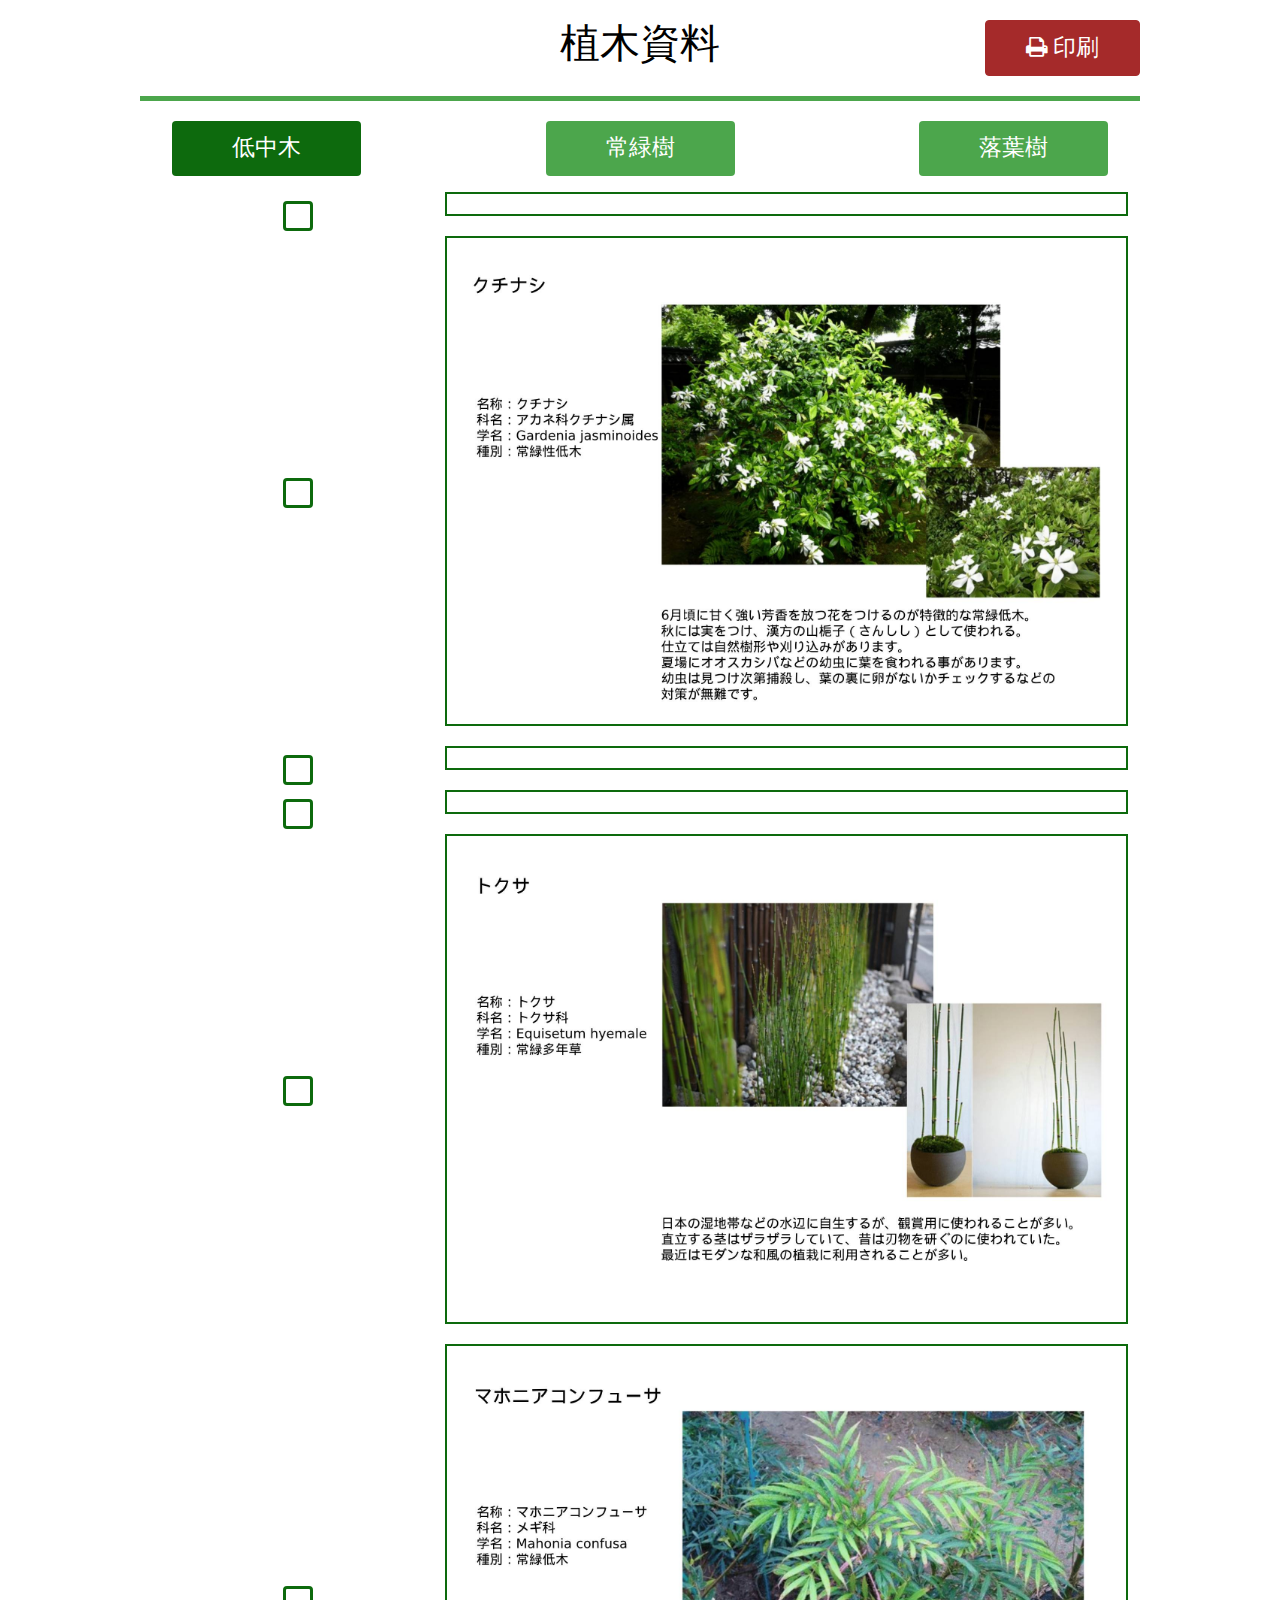
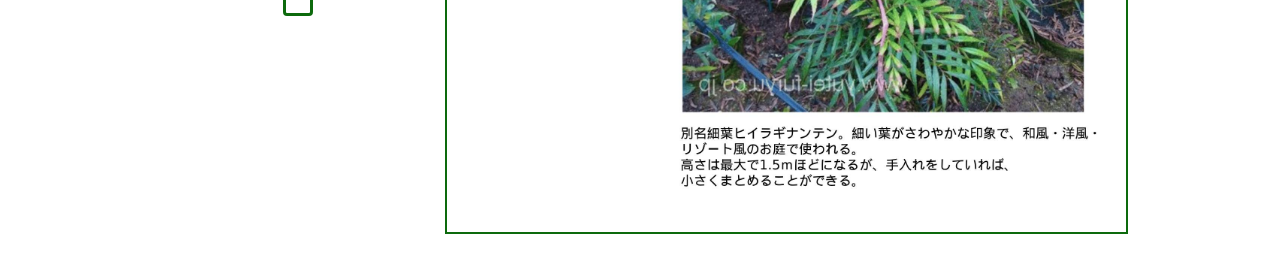
==== index.html @ 14c41dad "update" ====
<!DOCTYPE html>
<html lang="en">

<head>
    <meta charset="UTF-8">
    <meta http-equiv="X-UA-Compatible" content="IE=edge">
    <meta name="viewport" content="width=device-width, initial-scale=1.0">
    <title>Document</title>
    <link rel="stylesheet" href="./css/bootstrap.min.css">
    <link rel="stylesheet" href="./css/bootstrap.min.css.map">
    <link rel="stylesheet" href="./css/font-awesome/css/font-awesome.min.css">
    <link rel="stylesheet" href="./css/style.css">
    <link rel="stylesheet" href="./css/responsive.css">
</head>

<body>


    <header id="header">
        <div class="container">
            <div></div>
            <h1>植木資料</h1>
            <div class="wrap-button">
                <button class="btn btn-print"><i class="fa fa-print" aria-hidden="true"></i>
                    印刷</button>
            </div>

        </div>
    </header>
    <main id="main">
        <div class="container">
            <ul class="nav nav-pills mb-3" id="pills-tab" role="tablist">
                <li class="nav-item" role="presentation">
                    <button class="nav-link active" id="pills-home-tab" data-bs-toggle="pill" data-bs-target="#pills-home"
                        type="button" role="tab" aria-controls="pills-home" aria-selected="true">低中木</button>
                </li>
                <li class="nav-item" role="presentation">
                    <button class="nav-link" id="pills-profile-tab" data-bs-toggle="pill" data-bs-target="#pills-profile"
                        type="button" role="tab" aria-controls="pills-profile" aria-selected="false">常緑樹</button>
                </li>
                <li class="nav-item" role="presentation">
                    <button class="nav-link" id="pills-contact-tab" data-bs-toggle="pill" data-bs-target="#pills-contact"
                        type="button" role="tab" aria-controls="pills-contact" aria-selected="false">落葉樹</button>
                </li>
            </ul>
            <div class="tab-content" id="pills-tabContent">
                <div class="tab-pane fade show active" id="pills-home" role="tabpanel" aria-labelledby="pills-home-tab">
                    <div class="item-print">
                        <div class="checkbox-print">
                            <input class="form-check-input" type="checkbox" value="" id="">
                        </div>
                        <img src="./images/1/1.アジサイ・アナベル.jpg" alt="">
                    </div>
                    <div class="item-print">
                        <div class="checkbox-print">
                            <input class="form-check-input" type="checkbox" value="" id="">
                        </div>
                        <img src="./images/1/2.クチナシ.jpg" alt="">
                    </div>
                    <div class="item-print">
                        <div class="checkbox-print">
                            <input class="form-check-input" type="checkbox" value="" id="">
                        </div>
                        <img src="./images/1/3.タマシダ.jpg" alt="">
                    </div>
                    <div class="item-print">
                        <div class="checkbox-print">
                            <input class="form-check-input" type="checkbox" value="" id="">
                        </div>
                        <img src="./images/1/4.ドウダンツツジ.jpg" alt="">
                    </div>
                    <div class="item-print">
                        <div class="checkbox-print">
                            <input class="form-check-input" type="checkbox" value="" id="">
                        </div>
                        <img src="./images/1/5.トクサ.jpg" alt="">
                    </div>
                    <div class="item-print">
                        <div class="checkbox-print">
                            <input class="form-check-input" type="checkbox" value="" id="">
                        </div>
                        <img src="./images/1/6.マホニアコンフューサ.jpg" alt="">
                    </div>
                </div>
                <div class="tab-pane fade" id="pills-profile" role="tabpanel" aria-labelledby="pills-profile-tab">
                    <div class="item-print">
                        <div class="checkbox-print">
                            <input class="form-check-input" type="checkbox" value="" id="">
                        </div>
                        <img src="./images/2/1.イチゴノキ.jpg" alt="">
                    </div>
                    <div class="item-print">
                        <div class="checkbox-print">
                            <input class="form-check-input" type="checkbox" value="" id="">
                        </div>
                        <img src="./images/2/2.オリーブ.jpg" alt="">
                    </div>
                    <div class="item-print">
                        <div class="checkbox-print">
                            <input class="form-check-input" type="checkbox" value="" id="">
                        </div>
                        <img src="./images/2/3.カクレミノ.jpg" alt="">
                    </div>
                    <div class="item-print">
                        <div class="checkbox-print">
                            <input class="form-check-input" type="checkbox" value="" id="">
                        </div>
                        <img src="./images/2/4.カラタネオガタマ.jpg" alt="">
                    </div>
                    <div class="item-print">
                        <div class="checkbox-print">
                            <input class="form-check-input" type="checkbox" value="" id="">
                        </div>
                        <img src="./images/2/5.ギンバイカ.jpg" alt="">
                    </div>
                    <div class="item-print">
                        <div class="checkbox-print">
                            <input class="form-check-input" type="checkbox" value="" id="">
                        </div>
                        <img src="./images/2/6.キンモクセイ.jpg" alt="">
                    </div>
                    <div class="item-print">
                        <div class="checkbox-print">
                            <input class="form-check-input" type="checkbox" value="" id="">
                        </div>
                        <img src="./images/2/7.シマトネリコ.jpg" alt="">
                    </div>
                    <div class="item-print">
                        <div class="checkbox-print">
                            <input class="form-check-input" type="checkbox" value="" id="">
                        </div>
                        <img src="./images/2/8.シラカシ.jpg" alt="">
                    </div>
                    <div class="item-print">
                        <div class="checkbox-print">
                            <input class="form-check-input" type="checkbox" value="" id="">
                        </div>
                        <img src="./images/2/9.シルバープリペット.jpg" alt="">
                    </div>
                    <div class="item-print">
                        <div class="checkbox-print">
                            <input class="form-check-input" type="checkbox" value="" id="">
                        </div>
                        <img src="./images/2/10.ソヨゴ.jpg" alt="">
                    </div>
                    <div class="item-print">
                        <div class="checkbox-print">
                            <input class="form-check-input" type="checkbox" value="" id="">
                        </div>
                        <img src="./images/2/11.トキワマンサク.jpg" alt="">
                    </div>
                    <div class="item-print">
                        <div class="checkbox-print">
                            <input class="form-check-input" type="checkbox" value="" id="">
                        </div>
                        <img src="./images/2/12.ドドナエア.jpg" alt="">
                    </div>
                    <div class="item-print">
                        <div class="checkbox-print">
                            <input class="form-check-input" type="checkbox" value="" id="">
                        </div>
                        <img src="./images/2/13.フェイジョア.jpg" alt="">
                    </div>
                    <div class="item-print">
                        <div class="checkbox-print">
                            <input class="form-check-input" type="checkbox" value="" id="">
                        </div>
                        <img src="./images/2/14.ブラシノキ.jpg" alt="">
                    </div>
                    <div class="item-print">
                        <div class="checkbox-print">
                            <input class="form-check-input" type="checkbox" value="" id="">
                        </div>
                        <img src="./images/2/15.ヤマモモ.jpg" alt="">
                    </div>
                    <div class="item-print">
                        <div class="checkbox-print">
                            <input class="form-check-input" type="checkbox" value="" id="">
                        </div>
                        <img src="./images/2/16.ユーカリ.jpg" alt="">
                    </div>
                    <div class="item-print">
                        <div class="checkbox-print">
                            <input class="form-check-input" type="checkbox" value="" id="">
                        </div>
                        <img src="./images/2/17.大名竹.jpg" alt="">
                    </div>
                    <div class="item-print">
                        <div class="checkbox-print">
                            <input class="form-check-input" type="checkbox" value="" id="">
                        </div>
                        <img src="./images/2/18.常緑ヤマボウシ.jpg" alt="">
                    </div>
                </div>
                <div class="tab-pane fade" id="pills-contact" role="tabpanel" aria-labelledby="pills-contact-tab">
                    <div class="item-print">
                        <div class="checkbox-print">
                            <input class="form-check-input" type="checkbox" value="" id="">
                        </div>
                        <img src="./images/3/1.アオダモ.jpg" alt="">
                    </div>
                    <div class="item-print">
                        <div class="checkbox-print">
                            <input class="form-check-input" type="checkbox" value="" id="">
                        </div>
                        <img src="./images/3/2.アオハダ.jpg" alt="">
                    </div>
                    <div class="item-print">
                        <div class="checkbox-print">
                            <input class="form-check-input" type="checkbox" value="" id="">
                        </div>
                        <img src="./images/3/3.エゴノキ.jpg" alt="">
                    </div>
                    <div class="item-print">
                        <div class="checkbox-print">
                            <input class="form-check-input" type="checkbox" value="" id="">
                        </div>
                        <img src="./images/3/4.コハウチワカエデ.jpg" alt="">
                    </div>
                    <div class="item-print">
                        <div class="checkbox-print">
                            <input class="form-check-input" type="checkbox" value="" id="">
                        </div>
                        <img src="./images/3/5.サルスベリ.jpg" alt="">
                    </div>
                    <div class="item-print">
                        <div class="checkbox-print">
                            <input class="form-check-input" type="checkbox" value="" id="">
                        </div>
                        <img src="./images/3/6.ジューンベリー.jpg" alt="">
                    </div>
                    <div class="item-print">
                        <div class="checkbox-print">
                            <input class="form-check-input" type="checkbox" value="" id="">
                        </div>
                        <img src="./images/3/7.ハウチワカエデ.jpg" alt="">
                    </div>
                    <div class="item-print">
                        <div class="checkbox-print">
                            <input class="form-check-input" type="checkbox" value="" id="">
                        </div>
                        <img src="./images/3/8.ハナミズキ.jpg" alt="">
                    </div>
                    <div class="item-print">
                        <div class="checkbox-print">
                            <input class="form-check-input" type="checkbox" value="" id="">
                        </div>
                        <img src="./images/3/9.ヒメシャラ.jpg" alt="">
                    </div>
                    <div class="item-print">
                        <div class="checkbox-print">
                            <input class="form-check-input" type="checkbox" value="" id="">
                        </div>
                        <img src="./images/3/10.モミジ.jpg" alt="">
                    </div>
                </div>
            </div>
        </div>
    </main>


    <script src="./js/jquery-3.7.1.min.js"></script>
    <script src="./js/bootstrap.min.js"></script>
    <script src="./js/bootstrap.min.js.map"></script>
    <script src="./js/html2pdf.bundle.min.js"></script>
    <script src="./js/script.js"></script>
</body>

</html>
---- css/style.css ----
@font-face {
    font-family: NotoSans;
    src: url('./font/NotoSansJP-Regular.ttf');
}

@font-face {
    font-family: NotoSansBold;
    src: url('./font/NotoSansJP-Bold.ttf') ;
}



h3{font-family: NotoSansBold;}
/* defautl */
*{margin: 0; padding: 0;}
*,*::before, *::after{box-sizing: border-box;}
*:hover{transition: all .4s;}
.table td, .table th{vertical-align: middle}
p{margin-bottom: 0;}
a{color:var(--color-text); transition: all .4s; text-decoration: none;}
ul{list-style: none; margin-bottom: 0; }
img{max-width: 100%; }
body{
    position: relative;
    font-size: 16px;
    color: black;
    font-family: NotoSans;
    scroll-behavior: smooth;
    background-color: white;
    overflow-x: hidden;
}

#header{position: sticky ; top: 0; background-color: white;}
#header .container{border-bottom: 5px solid #008000b3; padding: 20px 0; position: relative;}
#header h1{text-align: center;}
#header .wrap-button{position: absolute; height: 100%; right: 0; top: 0; display: flex; align-items: center;}
#header button{font-size: 23px; background-color: brown; color:  white; padding: 10px 40px; border: 1px solid brown;  }
#header button:hover{background-color: white; color: brown;}

ul.nav{display: flex; justify-content: space-between; align-items: center; margin: 20px 20px;}
ul.nav li button{background-color: #008000b3 !important; padding: 10px 60px; font-size: 23px ; color: white;}
ul.nav li button:hover{color: white; background-color: #0d6a0d !important;}
.nav-pills .nav-link.active, .nav-pills .show>.nav-link{background-color: #0d6a0d !important;}

.item-print{display: flex; align-items: center; justify-content: space-between;}
.item-print .checkbox-print{width: 30%; text-align: center;}
.item-print .checkbox-print input{height: 30px; width: 30px; border: 3px solid #0d6a0d;}
.form-check-input:checked{background-color: #0d6a0d;}
.item-print img{border: 2px solid #0d6a0d; padding: 10px; width: 70%; margin-bottom: 20px;}

 .a4 .block:first-child{border-right: 2px solid grey; border-bottom: 2px solid grey;}
 .a4 .block:nth-child(2){border-bottom: 2px solid grey;}
 .a4 .block:nth-child(3){border-right: 2px solid grey;}
---- css/responsive.css ----
@media (min-width: 1200px) {
  .container, .container-lg, .container-md, .container-sm, .container-xl {
      max-width: 1000px;
  }
}
@media (max-width: 576px) {
    body{
        letter-spacing: 0px;
        font-size: 16px;
        /* background: url('../images/bg_mobile.png');
        background-size: contain;
    background-position-y: -10px;
    background-repeat: repeat-y; */
    }
    br.mobile{display: block;}
    #newsletter input{width: 80%;}
    .main-button{width: 75%; margin-top: 50px;}
    #header .logo{width: 40%; margin: 20px;}
    .menu{display: flex; align-items: center; margin-right: 20px;}
    .menu-pc{padding:  0 50px;}
    .menu-pc div > ul{padding-left: 0px;}
    .showmenu-pc{display: none;}
    .showmenu-mobile{display: block;}
    .vision-mobile{display: block;}
    .vision-pc{display: none;}
    #banner h1::before{width: 20px; height: 18px; left: -30px;}
    #banner h1::after{width: 20px; height: 18px; right: -30px; bottom: -5px;}
    #banner h1{font-size: 28px;}
    #banner .sub-title{font-size: 14px;}
    #banner h1 img:first-child{margin-top: -25px;}
    #banner h1 img:last-child{margin-bottom: -10px;}        
    .css-container{padding: 60px 20px; border-bottom: none; position: relative;}
    .css-container::before{content: ""; height: 1px; background-color: black; width: 80%; position: absolute; bottom: 0; left: calc(10%);}
    .css-container.has-title{padding: 55px 20px 60px 20px;}
    #description{ line-height: unset; font-size: 18px;}
    #description .css-container{padding: 60px 50px;}
    #description br{display: none;}
    .group-title{margin-bottom: 50px;}
    .group-title h3{font-size: 35px;}
    #news .new-item .content-new{display: flex; flex-direction: column;  width: 85%;}
    #news .list-new{padding: 0 ; }
    #service .list-service{margin-top: 0; margin-bottom: 50px;}
    #service .list-service .item-service  .img{width: 100%;}
    #service .list-service .item-service .content{width: 100%;}
    #service .list-service .item-service .img img{width: 100%;}
    #service .list-service .item-service{
        flex-direction: column-reverse;
    }
    #philosophy .our-mission .title-absolute{top: -55px;}
    #philosophy .our-mission .title-absolute h3{font-size: 20px;}
    #service .list-service .item-service .content{padding: 25px 20px;}
    #service .list-service .item-service:nth-child(2){
        flex-direction: column;
    }
    #service .list-service .item-service:first-child .content::before{
        top: -58px;
        left: 40px;
        border-left: 20px solid transparent;
      border-right: 20px solid transparent;
      border-bottom: 40px solid #F39C83;
    }
    #service .list-service .item-service:nth-child(2) .content::before{
        top: -58px;
        left: calc(50% - 20px);
        border-left: 20px solid transparent;
      border-right: 20px solid transparent;
      border-bottom: 40px solid #8ECBDA;
    }

    #service .list-service .item-service:nth-child(3) .content::before{
        top: -58px;
        right: 40px;
        left: unset;
        border-left: 20px solid transparent;
      border-right: 20px solid transparent;
      border-bottom: 40px solid #9999BD;
    }
    #service .list-service .item-service .content h4{font-size: 23px;}

    footer{padding: 50px 0 25px 0;}
    #news .new-item{margin-bottom: 20px;}
    #news .new-item .content-new p{font-size: 100%;}
    #news .new-item .content-new p:last-child{font-size: 17px;}
    #case-study .list-studies{justify-content: center;}
    #case-study .list-studies img{width: 31%;}
    #contact .content{margin-bottom: 50px; font-size: 19px;}
    #contact .css-container::before{display: none;}
    #philosophy .our-mission{margin: 50px 0; padding: 50px 0 30px 0;}
    footer p{margin-top: 50px; font-size: 13px;}
    footer img{margin-bottom: 20px;}
    footer a{font-size: 16px;}
    .effect{top: 0; height: 100%;}
    .effect .effect-item{height: 100vh;}
    .effect .effect-item img:first-child{top: 12%; height: 290px; width: 18%; left: -13px;}
    .effect .effect-item img:last-child{top: 11%; height: 350px; width: 22%;}
    .effect .effect-item img:nth-child(2){top: 32%;height: 320px; width: 25%; left: 15%;}
    .effect .effect-item img:nth-child(4) {top: 34%; height: 330px; width: 25%; right: 15%;}
    .effect .effect-item img:nth-child(3){top: 56%;height: 210px; width:  18%}
    .main-button{font-size: 17px;}
    #contact .main-button{width: 80%; font-size: 21px;}
    #philosophy .our-mission p{font-size: 19px;}
    #philosophy .our-mission p:last-child{font-size: 17px; margin-top: 15px;}
    #philosophy .content p:first-child{margin-bottom: 19px;}
    #philosophy .content p{text-align: justify; font-size: 19px;}
    #service .content p{font-size: 19px; line-height: 30px;}
    #newsletter input{font-size: 18px;}
    #service .content.text-center p{text-align: justify;}
    #service .content.text-center p br{display: none}
    .close-showmenu-mobile{
      display: block;
      position: absolute;
      top: 9px;
      right: 20px;
    }
    .closemenu-pc{display: none;}
    .div-menu{width: 100%;}
    .menu-pc .div-menu > ul > li{display: none; transform: translateX(-100%);}
    .menu-pc.show .div-menu > ul > li:nth-child(1){
      animation: fadeInLeft 0.3s ease 0.3s 1 forwards;
  }
  .menu-pc.show .div-menu > ul > li:nth-child(2){
      animation: fadeInLeft 0.3s ease 0.35s 1 forwards;
  }
  .menu-pc.show .div-menu > ul > li:nth-child(3){
      animation: fadeInLeft 0.3s ease 0.4s 1 forwards;
  }
  .menu-pc.show .div-menu > ul > li:nth-child(4){
      animation: fadeInLeft 0.3s ease 0.45s 1 forwards;
  }
  .menu-pc.show .div-menu > ul > li:nth-child(5){
      animation: fadeInLeft 0.3s ease 0.5s 1 forwards;
  }
  .menu-pc.show .div-menu > ul > li:nth-child(6){
    animation: fadeInLeft 0.3s ease 0.55s 1 forwards;
  }
  .menu-pc.show .div-menu > ul > li:nth-child(7){
      animation: fadeInLeft 0.3s ease 0.6s 1 forwards;
  }
  .menu-pc.show .div-menu > ul > li:nth-child(8){
    animation: fadeInLeft 0.3s ease 0.65s 1 forwards;
}
  
    
}
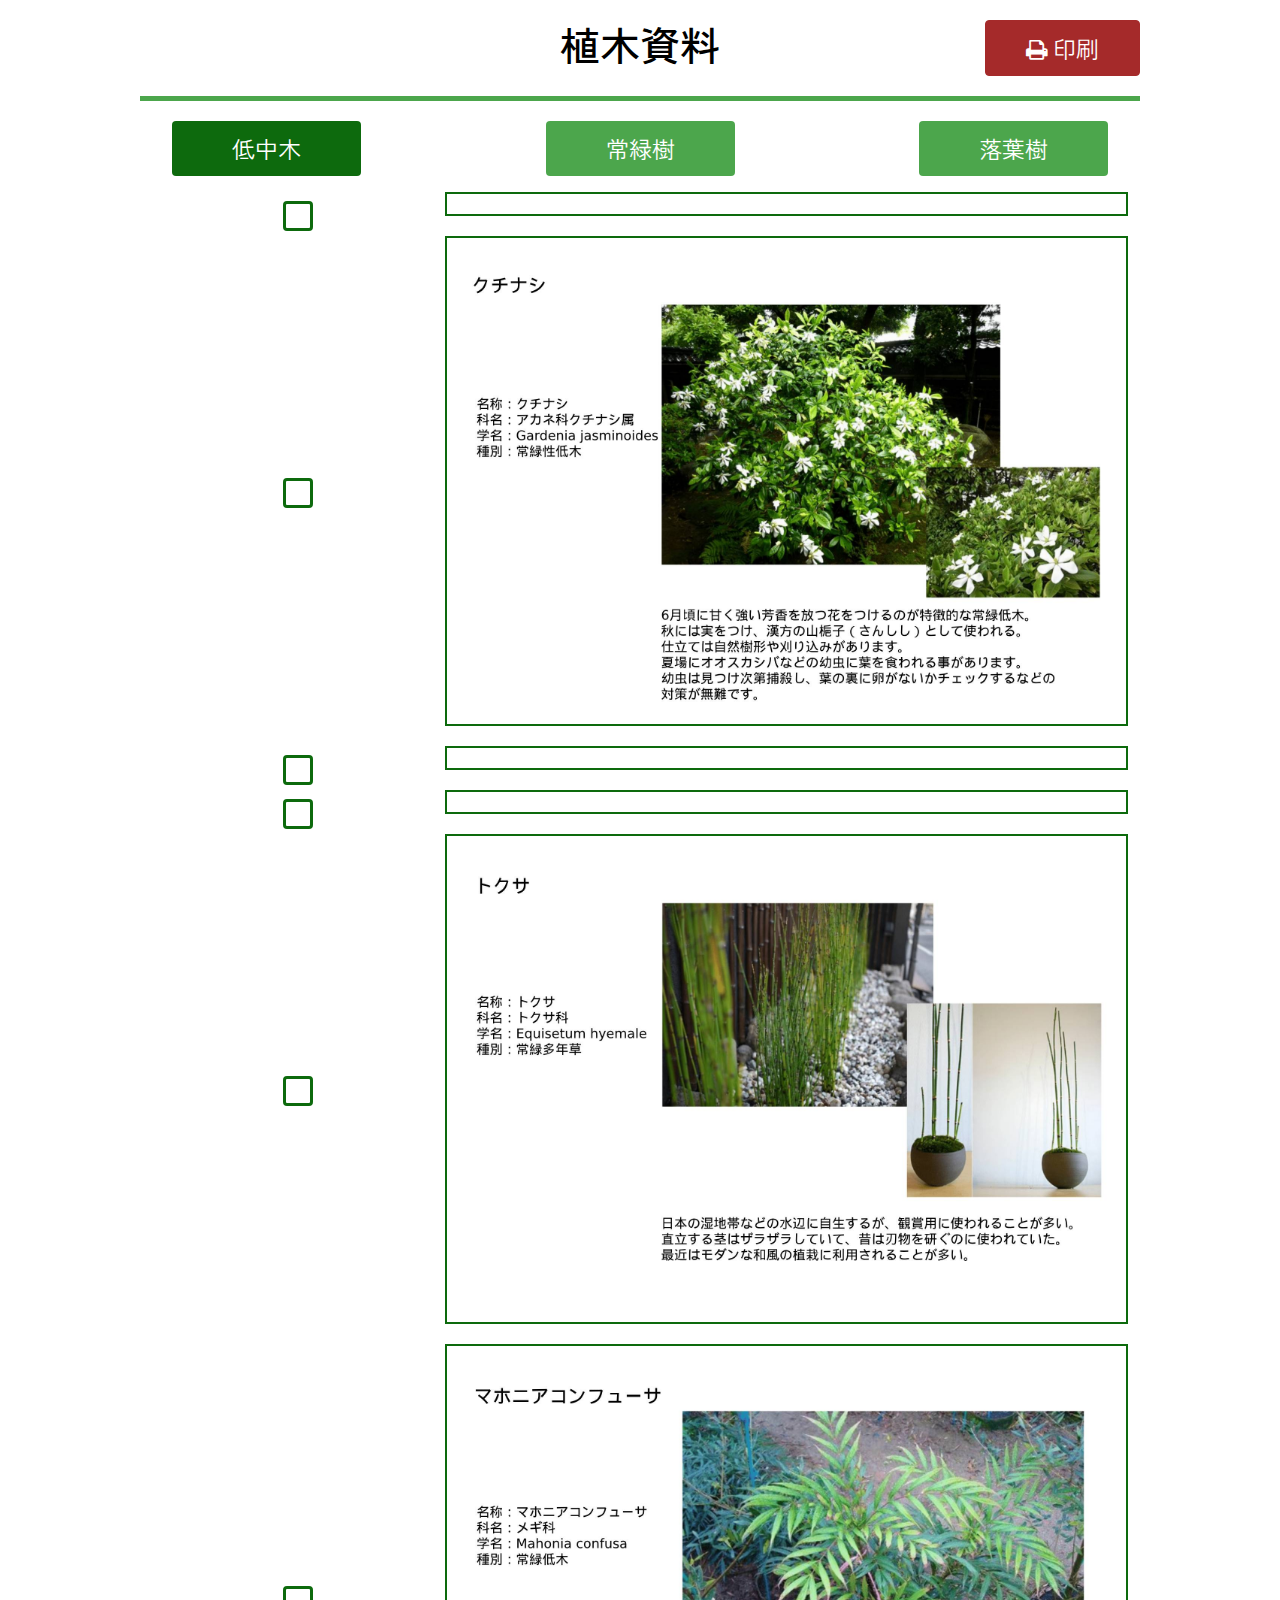
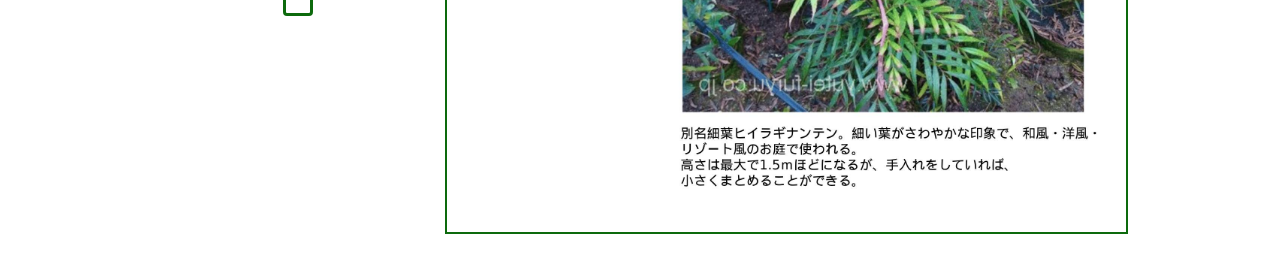
==== commit fb3b3d62: "update" ====
--- a/index.html
+++ b/index.html
@@ -6,6 +6,9 @@
     <meta http-equiv="X-UA-Compatible" content="IE=edge">
     <meta name="viewport" content="width=device-width, initial-scale=1.0">
     <title>Document</title>
+    <link rel="preconnect" href="https://fonts.googleapis.com">
+    <link rel="preconnect" href="https://fonts.gstatic.com" crossorigin>
+    <link href="https://fonts.googleapis.com/css2?family=Zen+Kaku+Gothic+New&display=swap" rel="stylesheet">
     <link rel="stylesheet" href="./css/bootstrap.min.css">
     <link rel="stylesheet" href="./css/bootstrap.min.css.map">
     <link rel="stylesheet" href="./css/font-awesome/css/font-awesome.min.css">
--- a/css/style.css
+++ b/css/style.css
@@ -1,17 +1,7 @@
-
-@font-face {
-    font-family: NotoSans;
-    src: url('./font/NotoSansJP-Regular.ttf');
-}
-
-@font-face {
-    font-family: NotoSansBold;
-    src: url('./font/NotoSansJP-Bold.ttf') ;
-}
 
 
 
-h3{font-family: NotoSansBold;}
+h3{font-family: "Zen Kaku Gothic New"; font-weight: bold}
 /* defautl */
 *{margin: 0; padding: 0;}
 *,*::before, *::after{box-sizing: border-box;}
@@ -25,7 +15,7 @@
     position: relative;
     font-size: 16px;
     color: black;
-    font-family: NotoSans;
+    font-family: "Zen Kaku Gothic New";
     scroll-behavior: smooth;
     background-color: white;
     overflow-x: hidden;
@@ -49,7 +39,10 @@
 .form-check-input:checked{background-color: #0d6a0d;}
 .item-print img{border: 2px solid #0d6a0d; padding: 10px; width: 70%; margin-bottom: 20px;}
 
- .a4 .block:first-child{border-right: 2px solid grey; border-bottom: 2px solid grey;}
- .a4 .block:nth-child(2){border-bottom: 2px solid grey;}
- .a4 .block:nth-child(3){border-right: 2px solid grey;}
+.a4.portrait .block:first-child, .a4.portrait .block:nth-child(3){border-right: 2px solid grey; border-bottom: 2px solid grey;}
+.a4.portrait .block:nth-child(2), .a4.portrait .block:nth-child(4){border-bottom: 2px solid grey;}
+.a4.portrait .block:nth-child(5){border-right: 2px solid grey;}
 
+.a4.landscape .block:first-child, .a4.landscape .block:nth-child(2){border-right: 2px solid grey; border-bottom: 2px solid grey;}
+.a4.landscape .block:nth-child(3){border-bottom: 2px solid grey;}
+.a4.landscape .block:nth-child(4),.a4.landscape .block:nth-child(5){border-right: 2px solid grey}
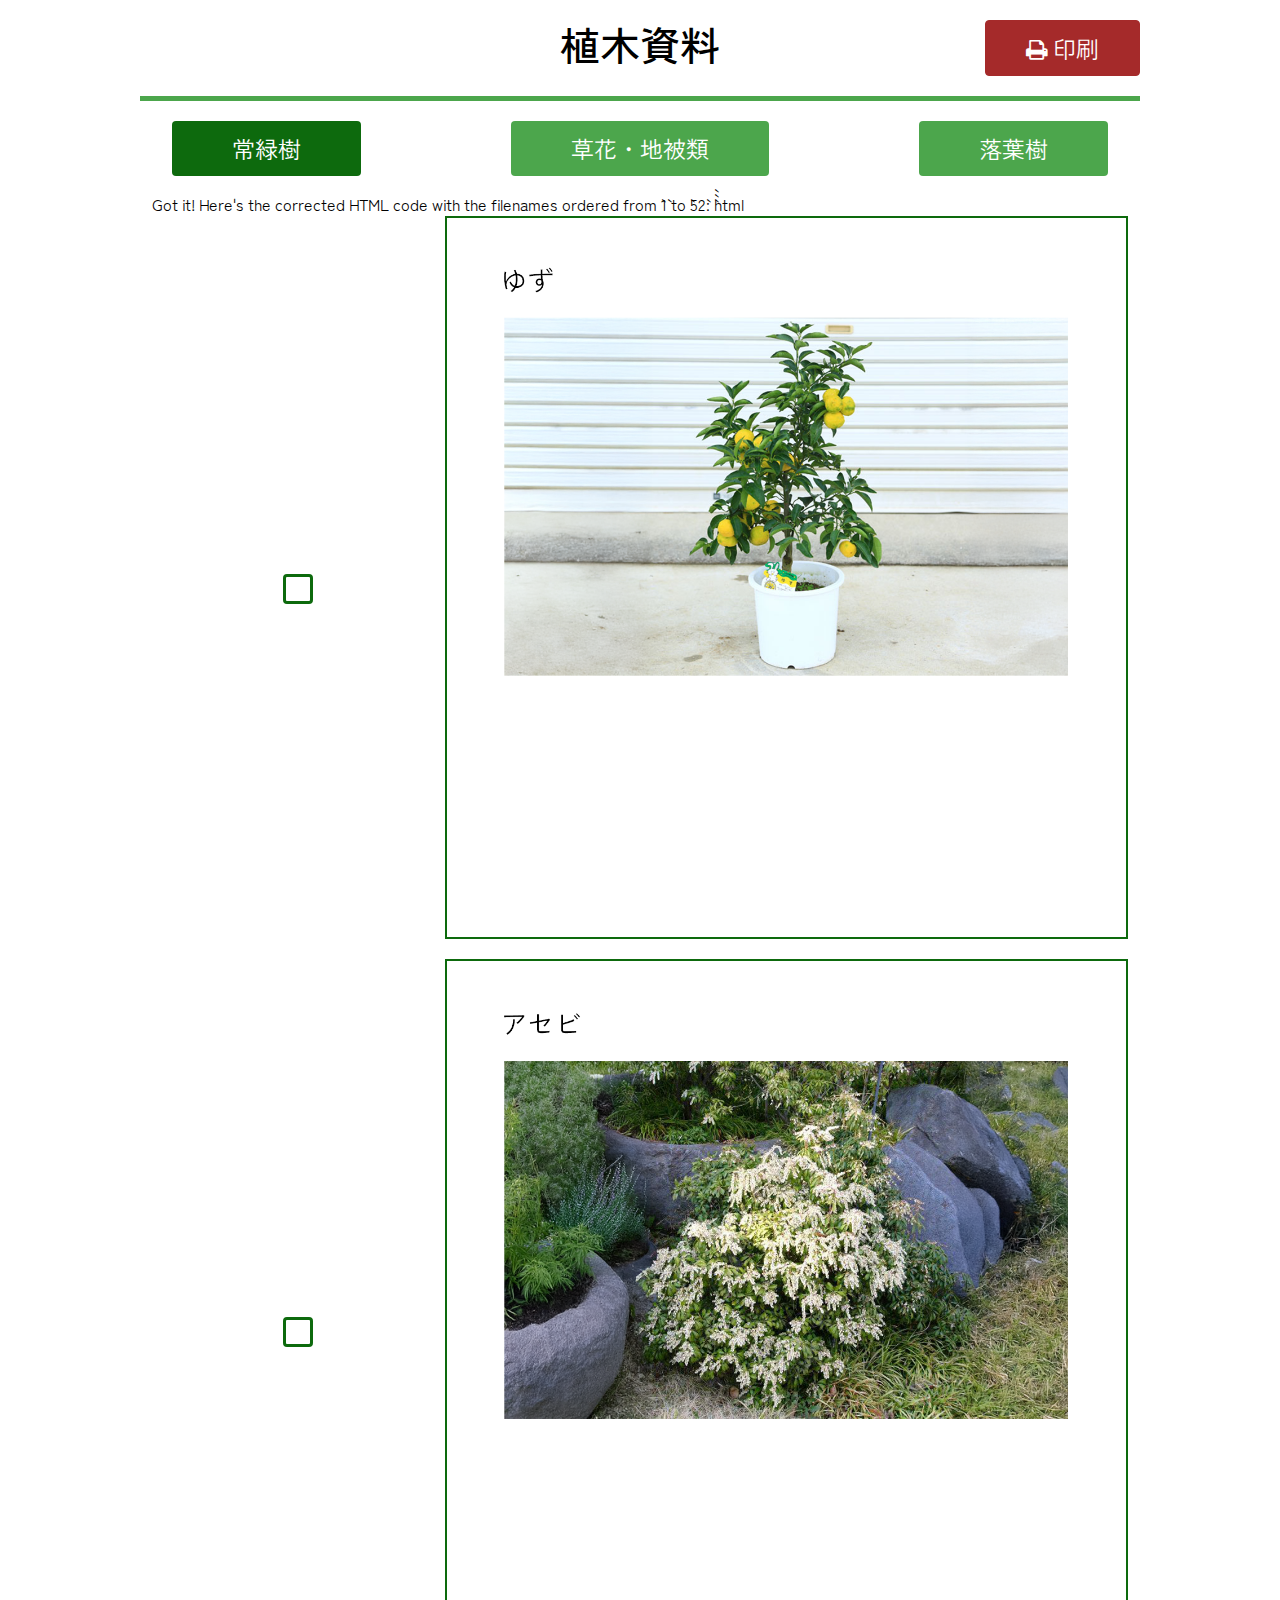
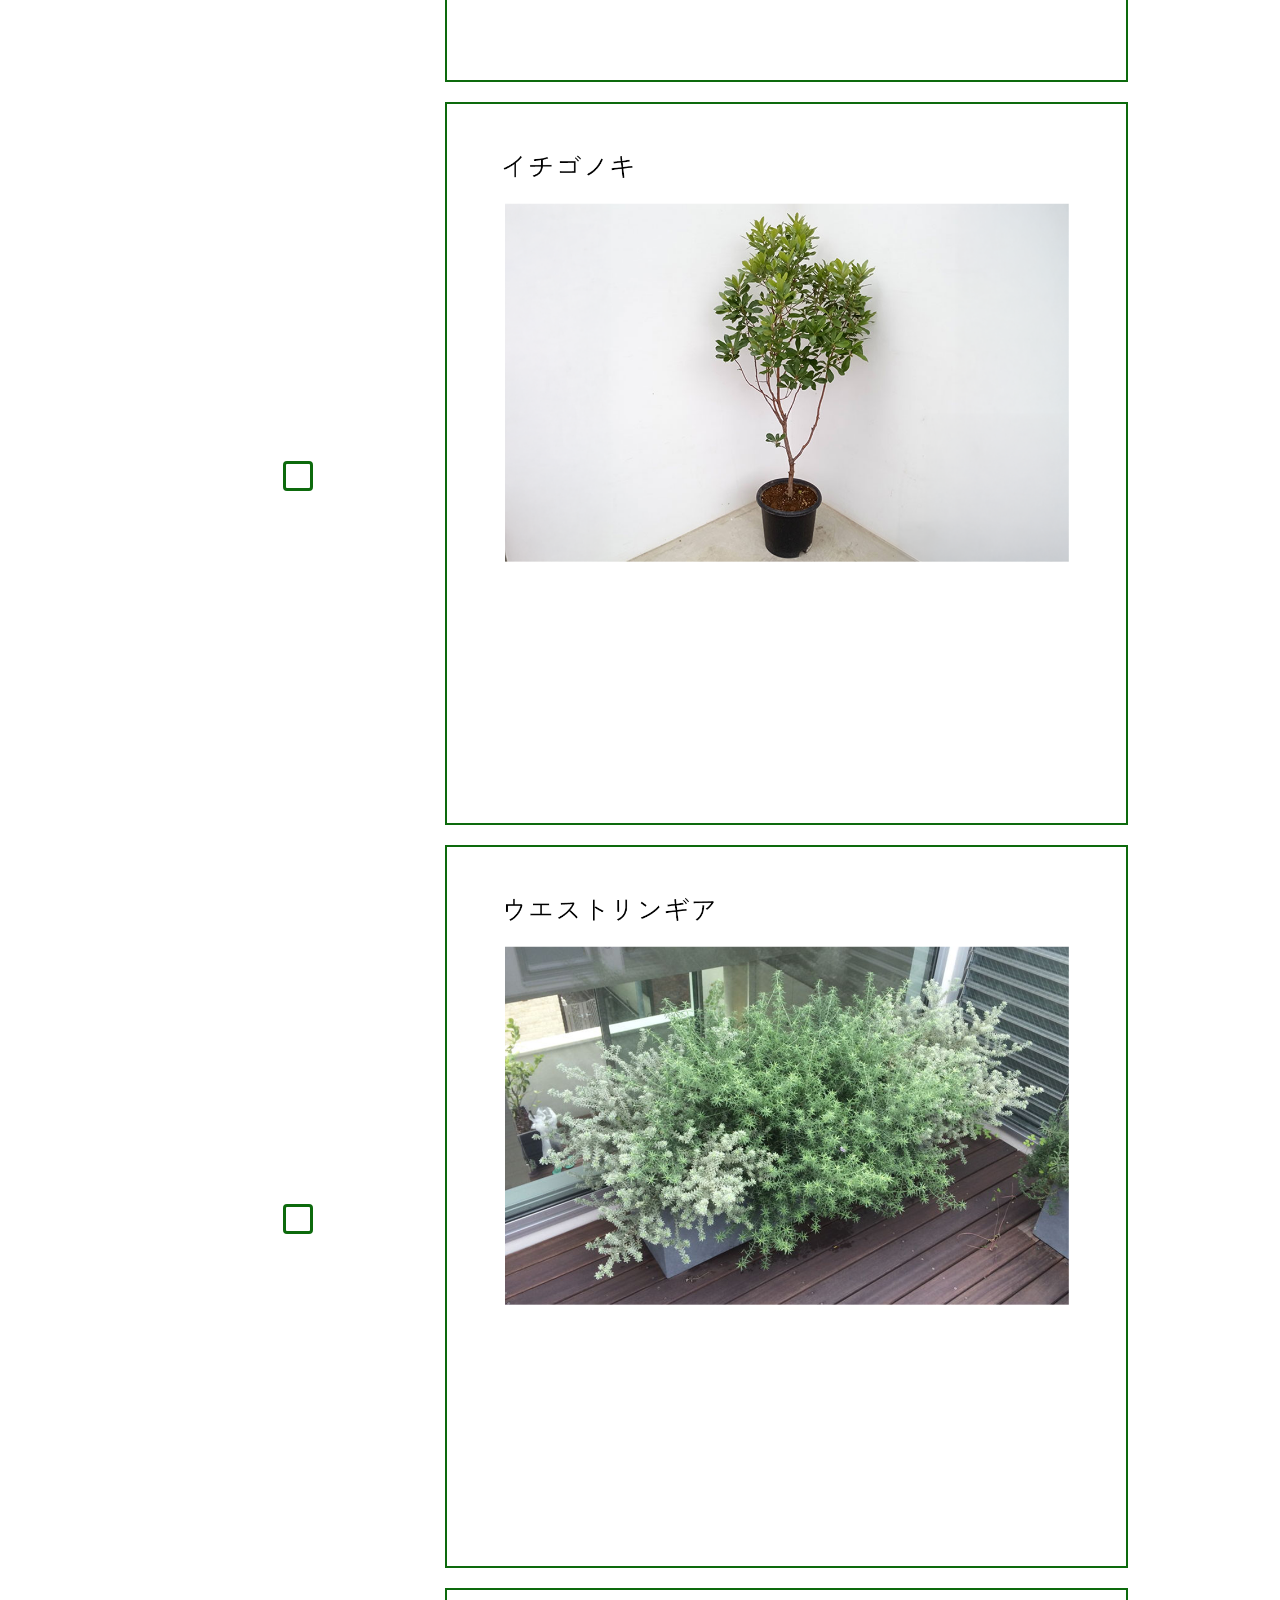
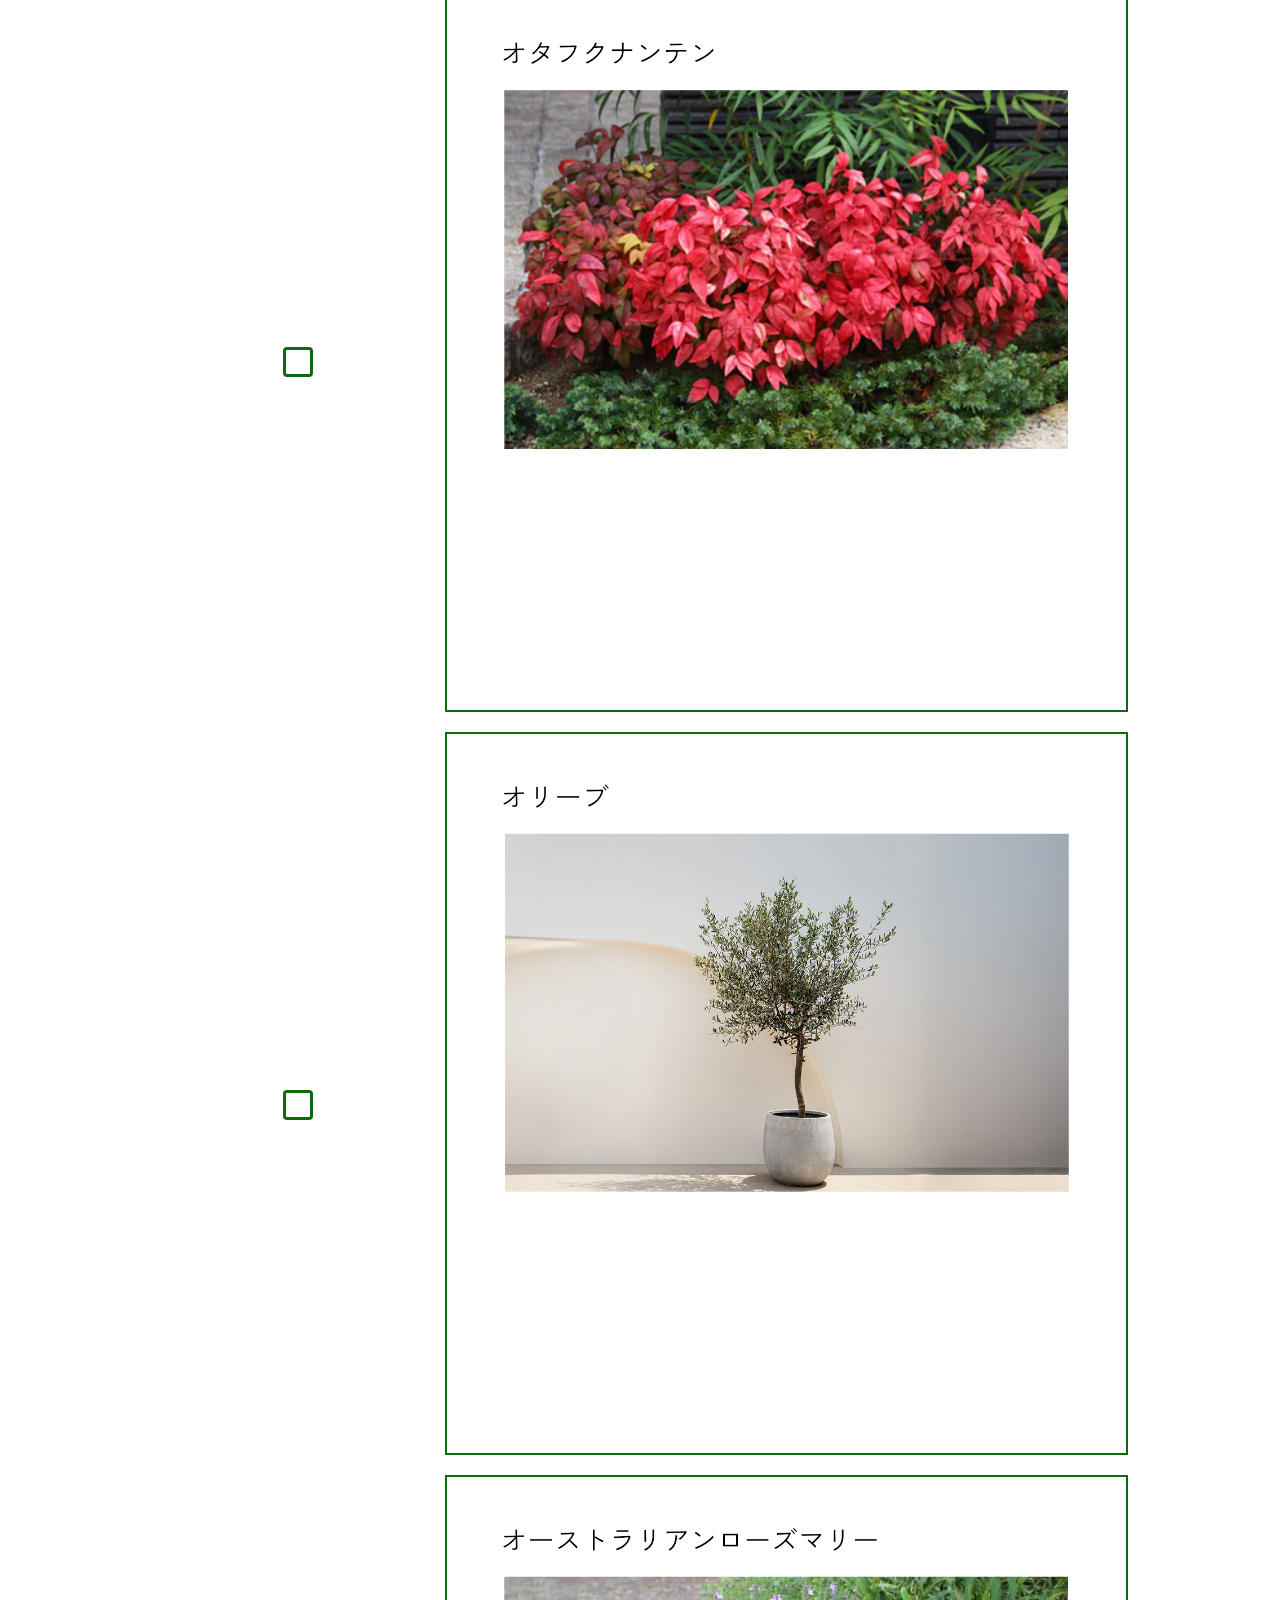
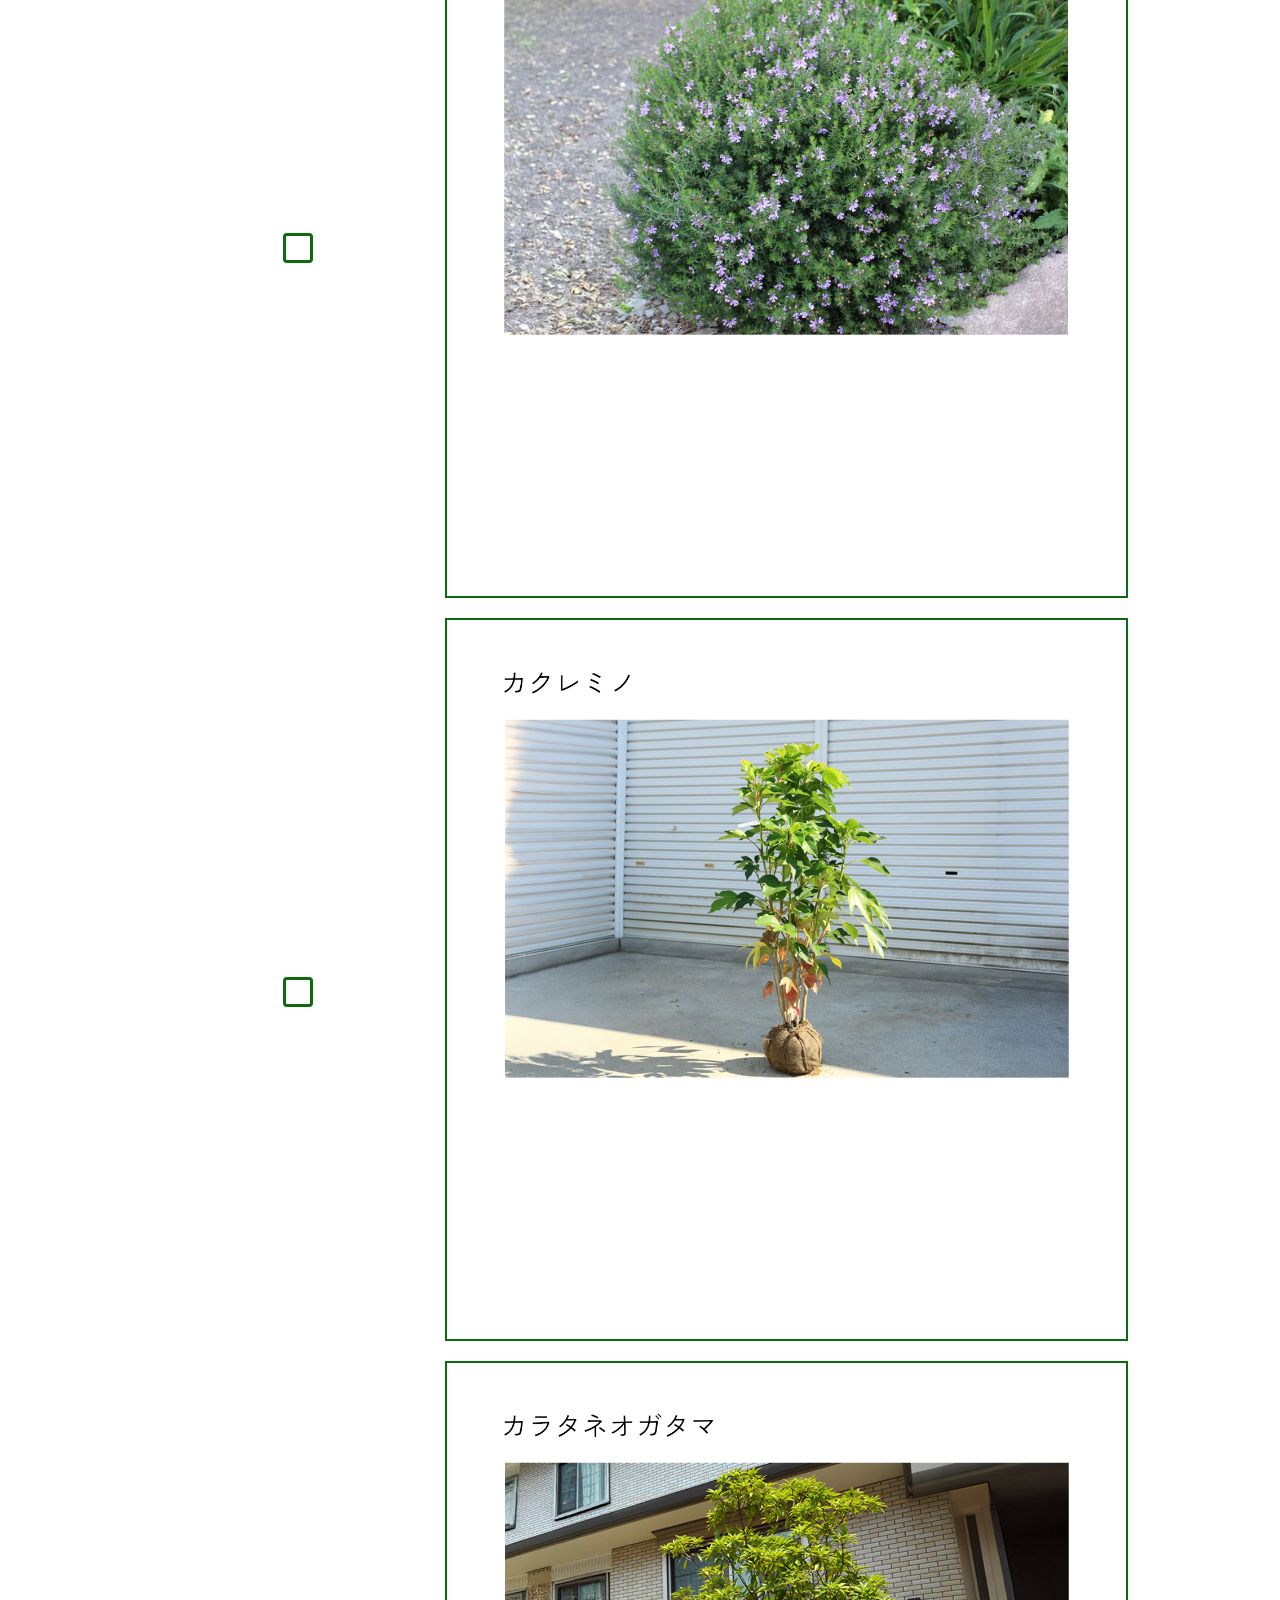
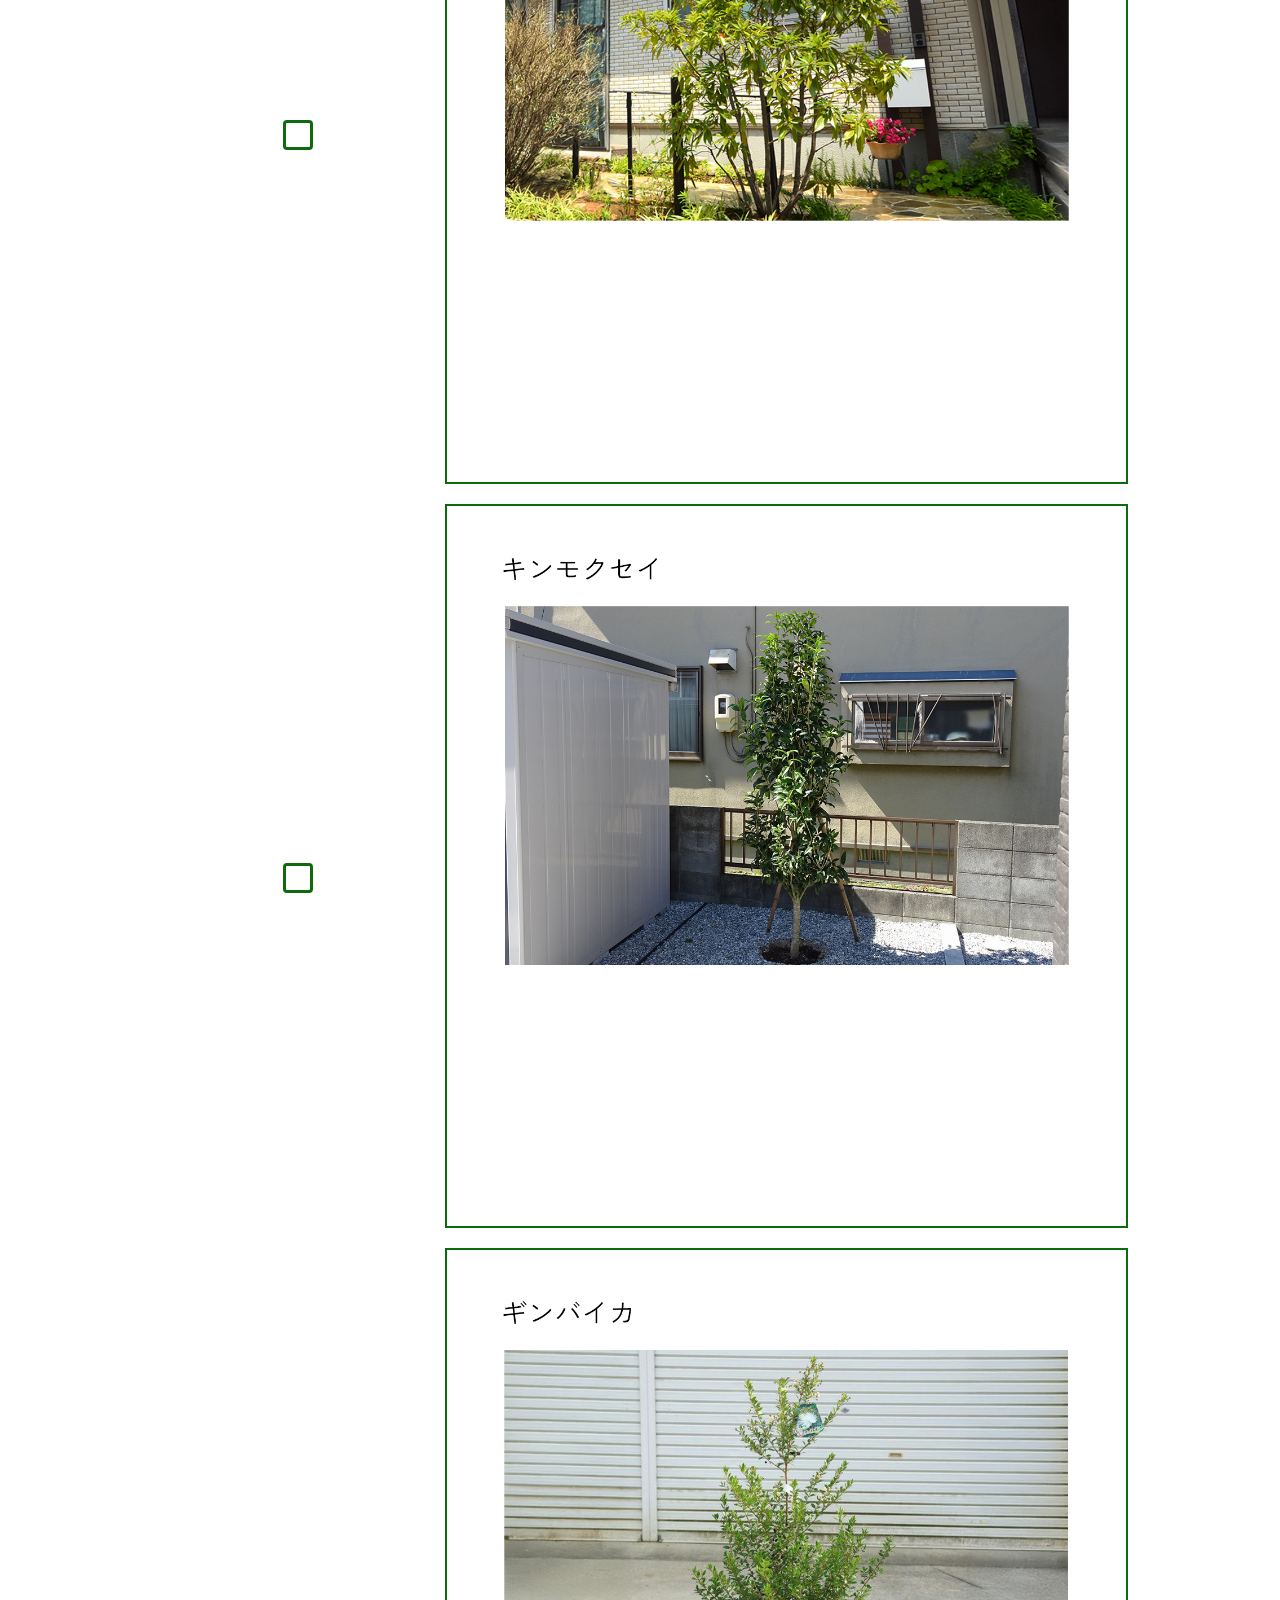
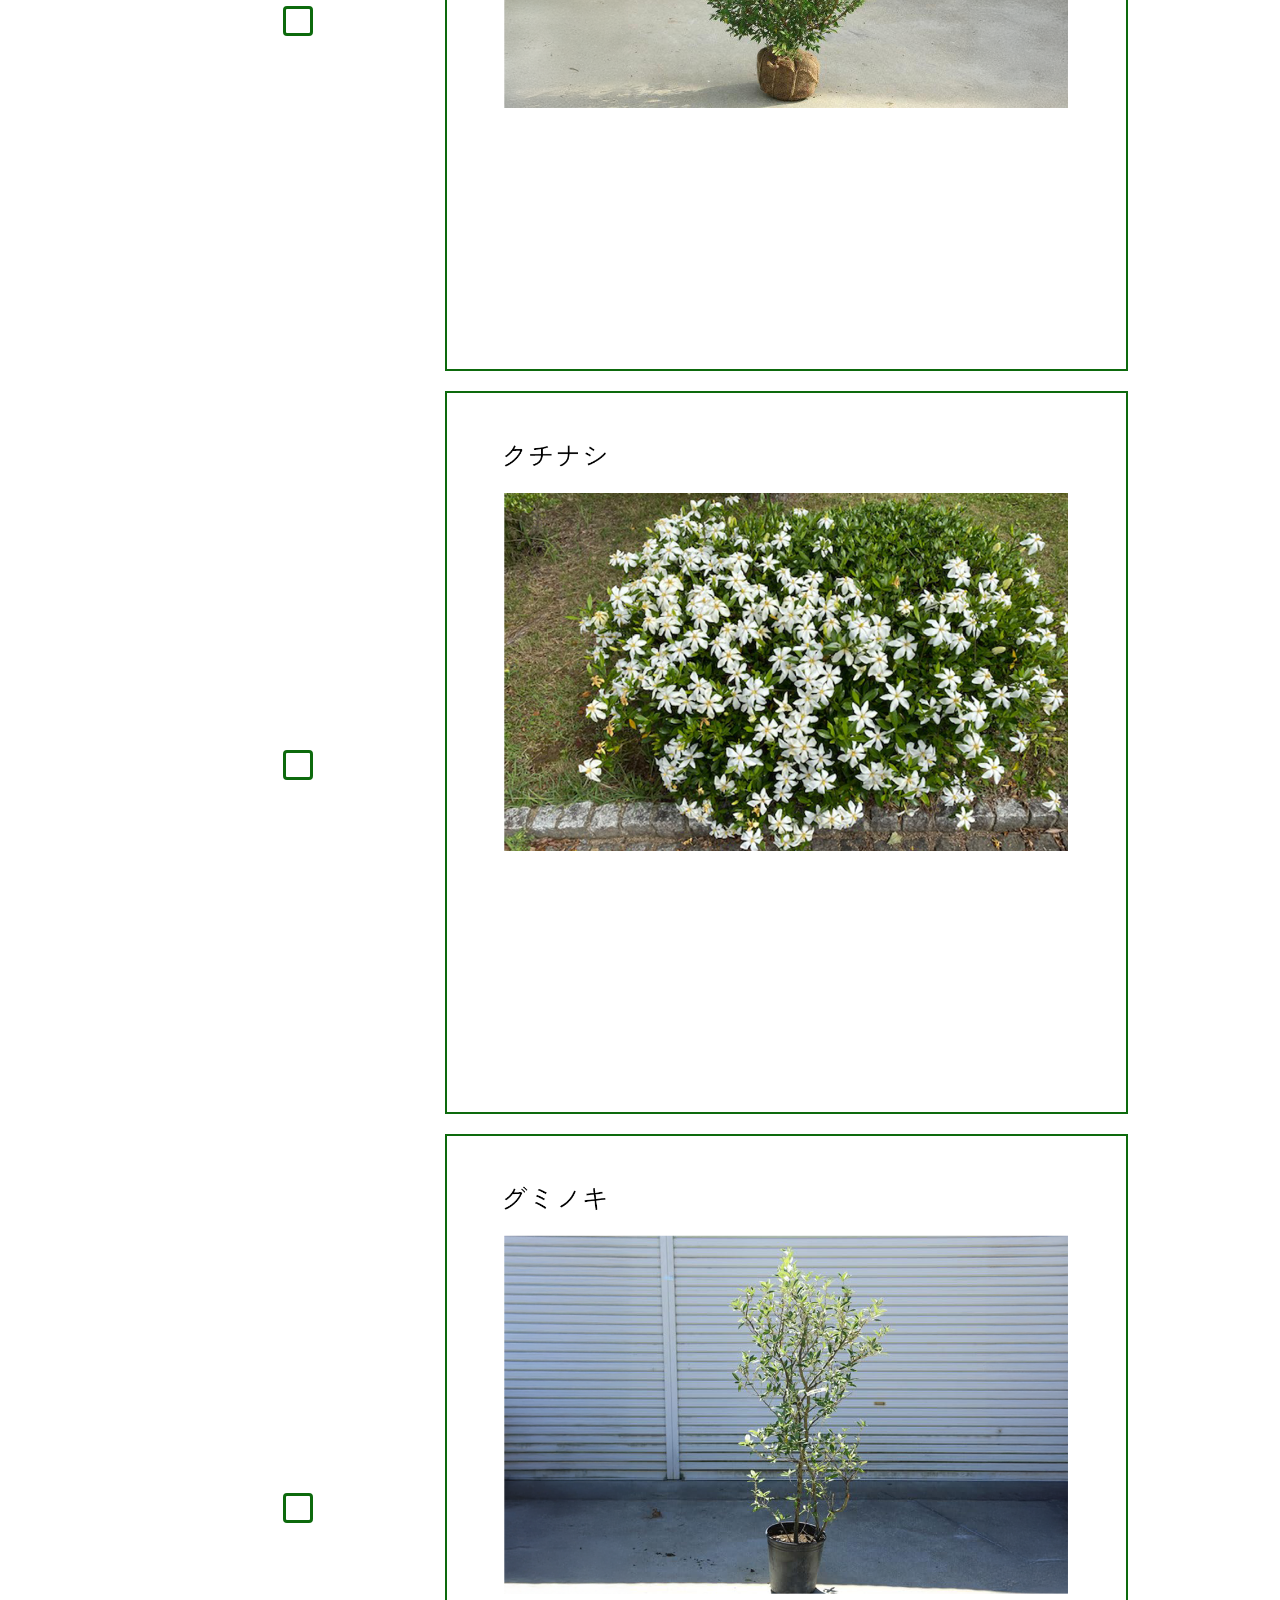
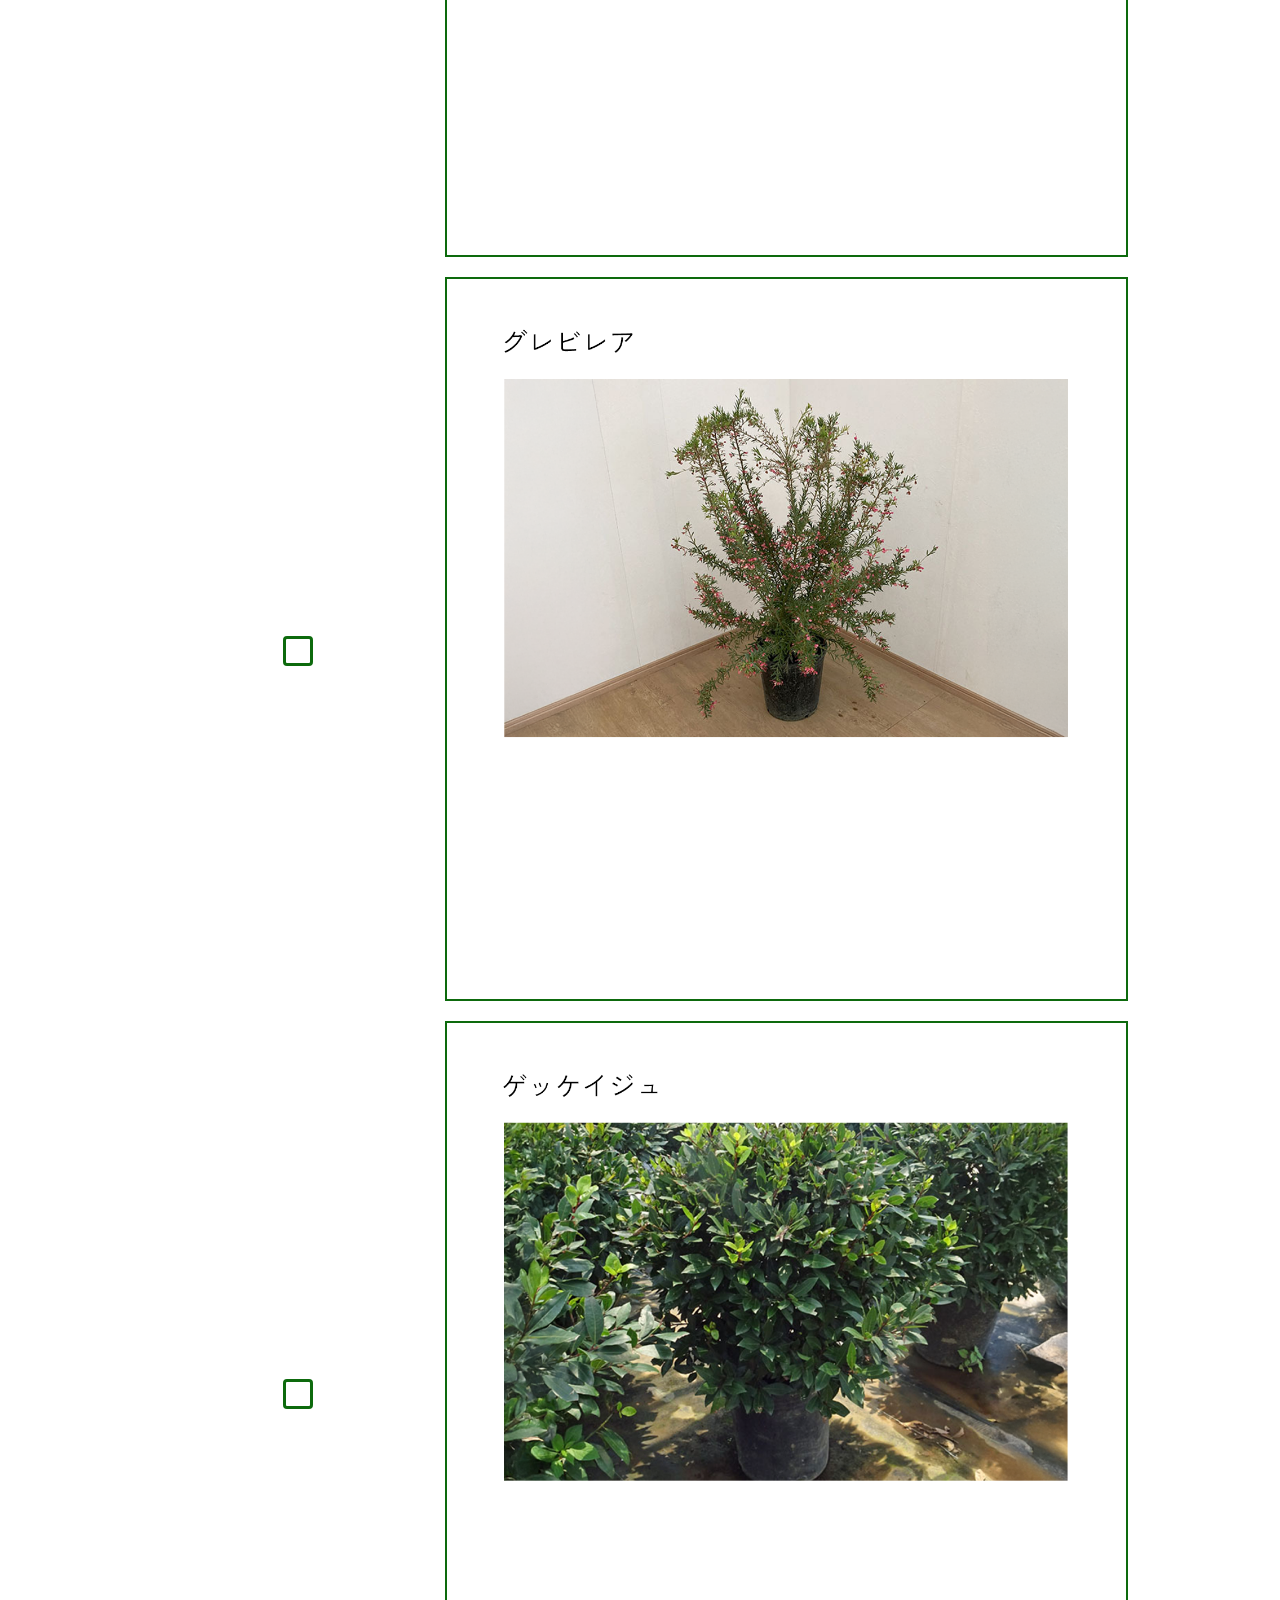
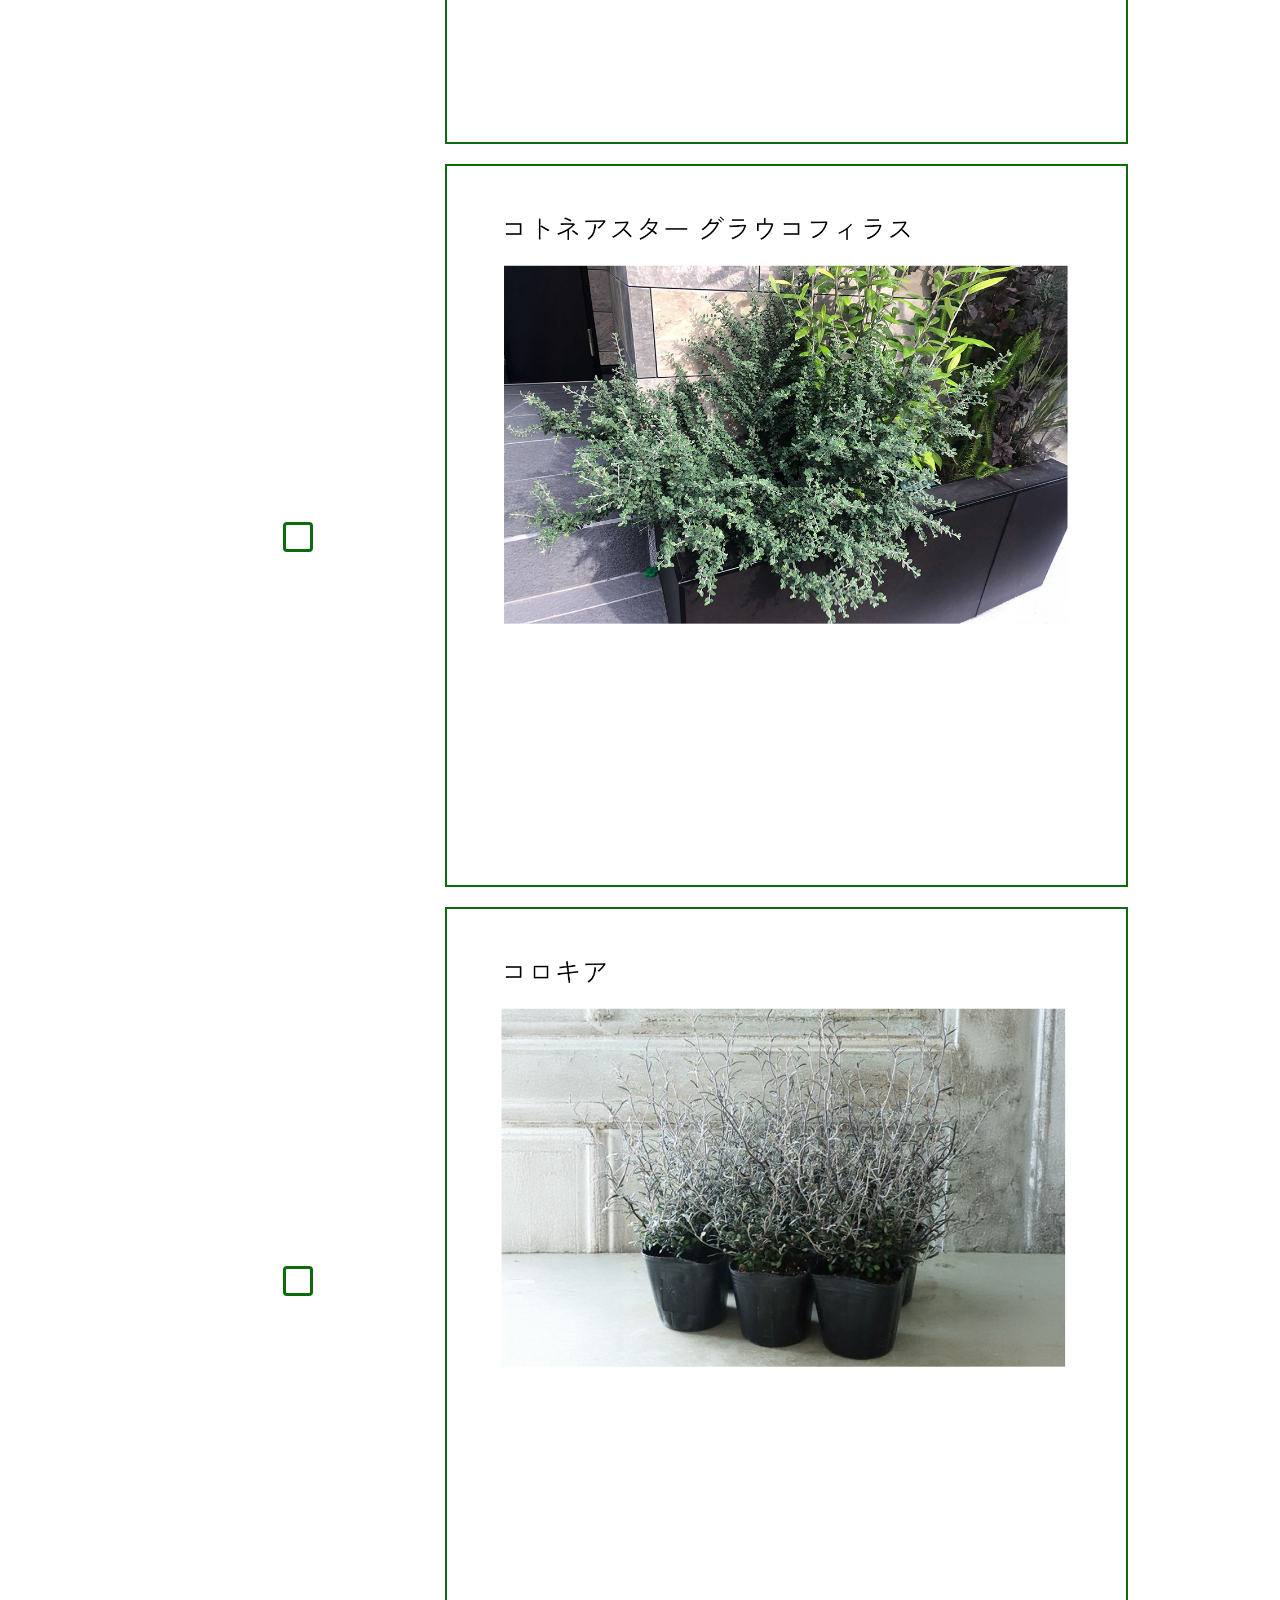
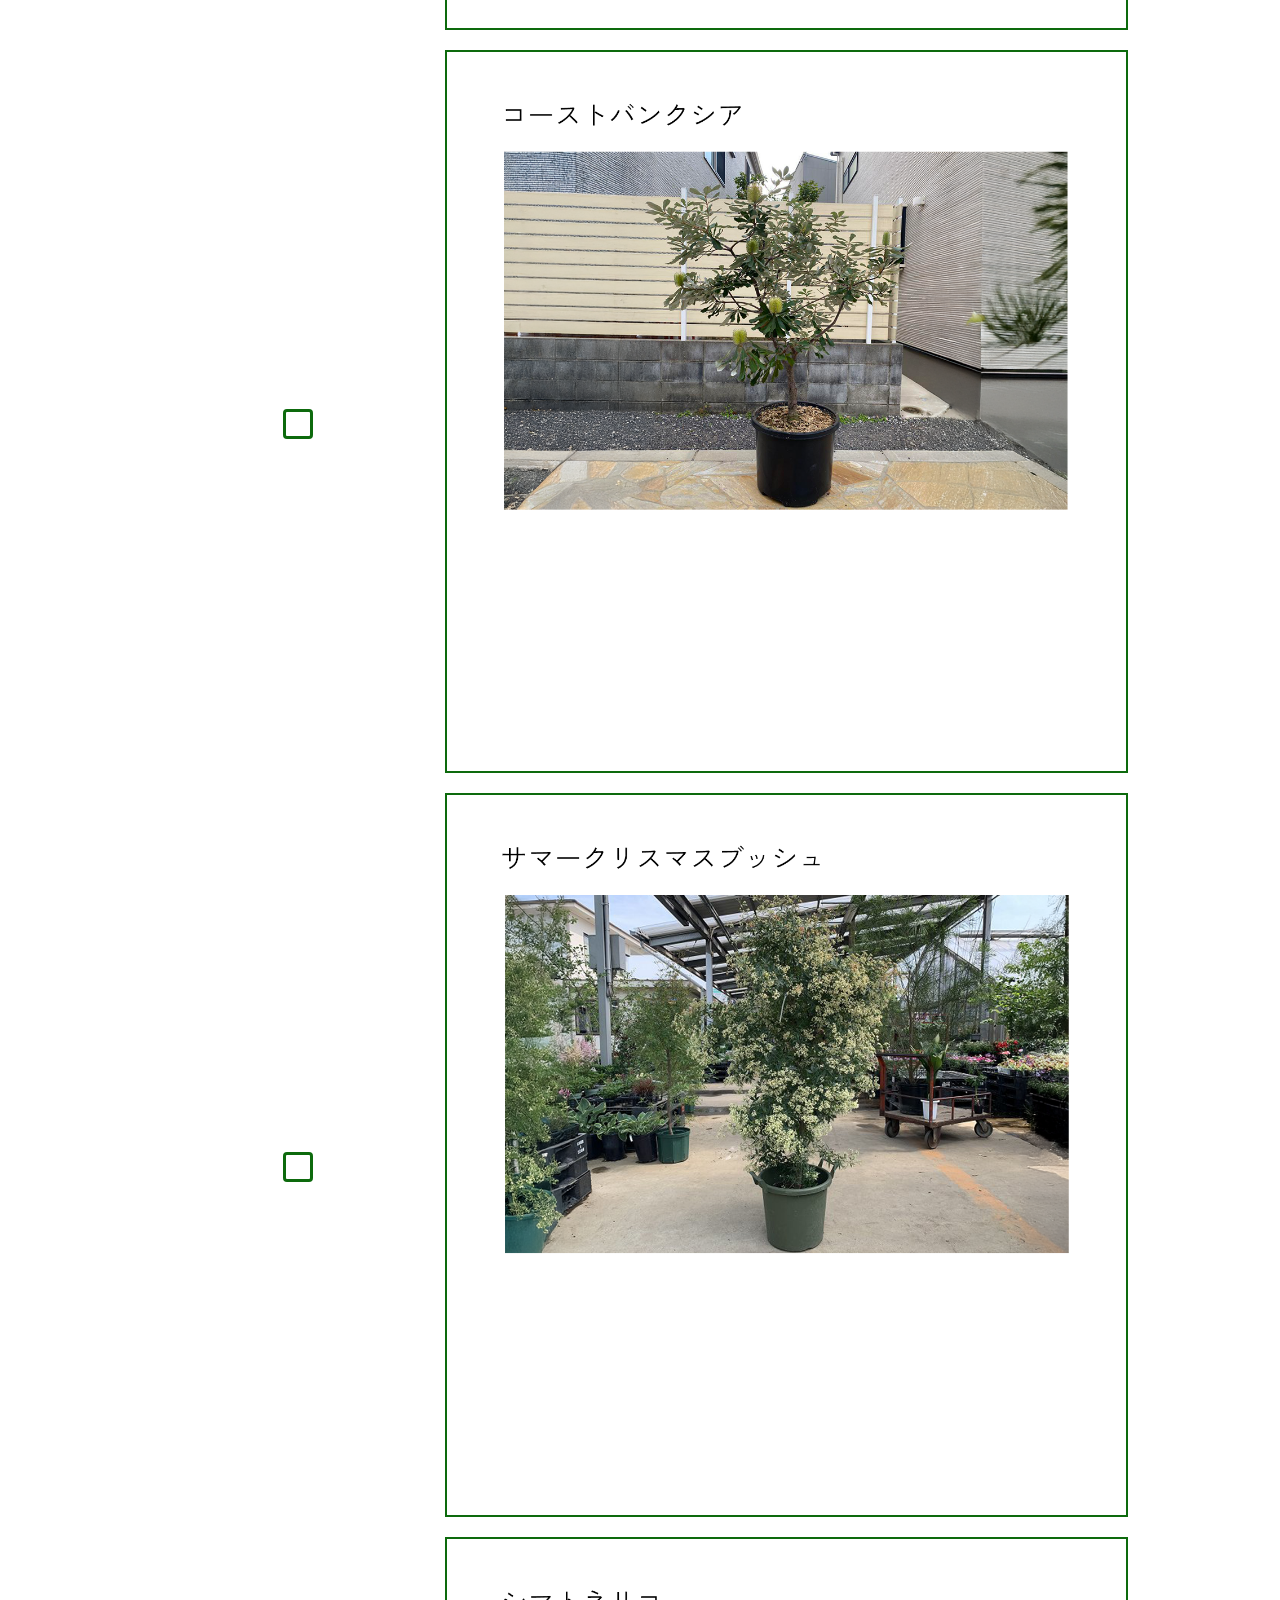
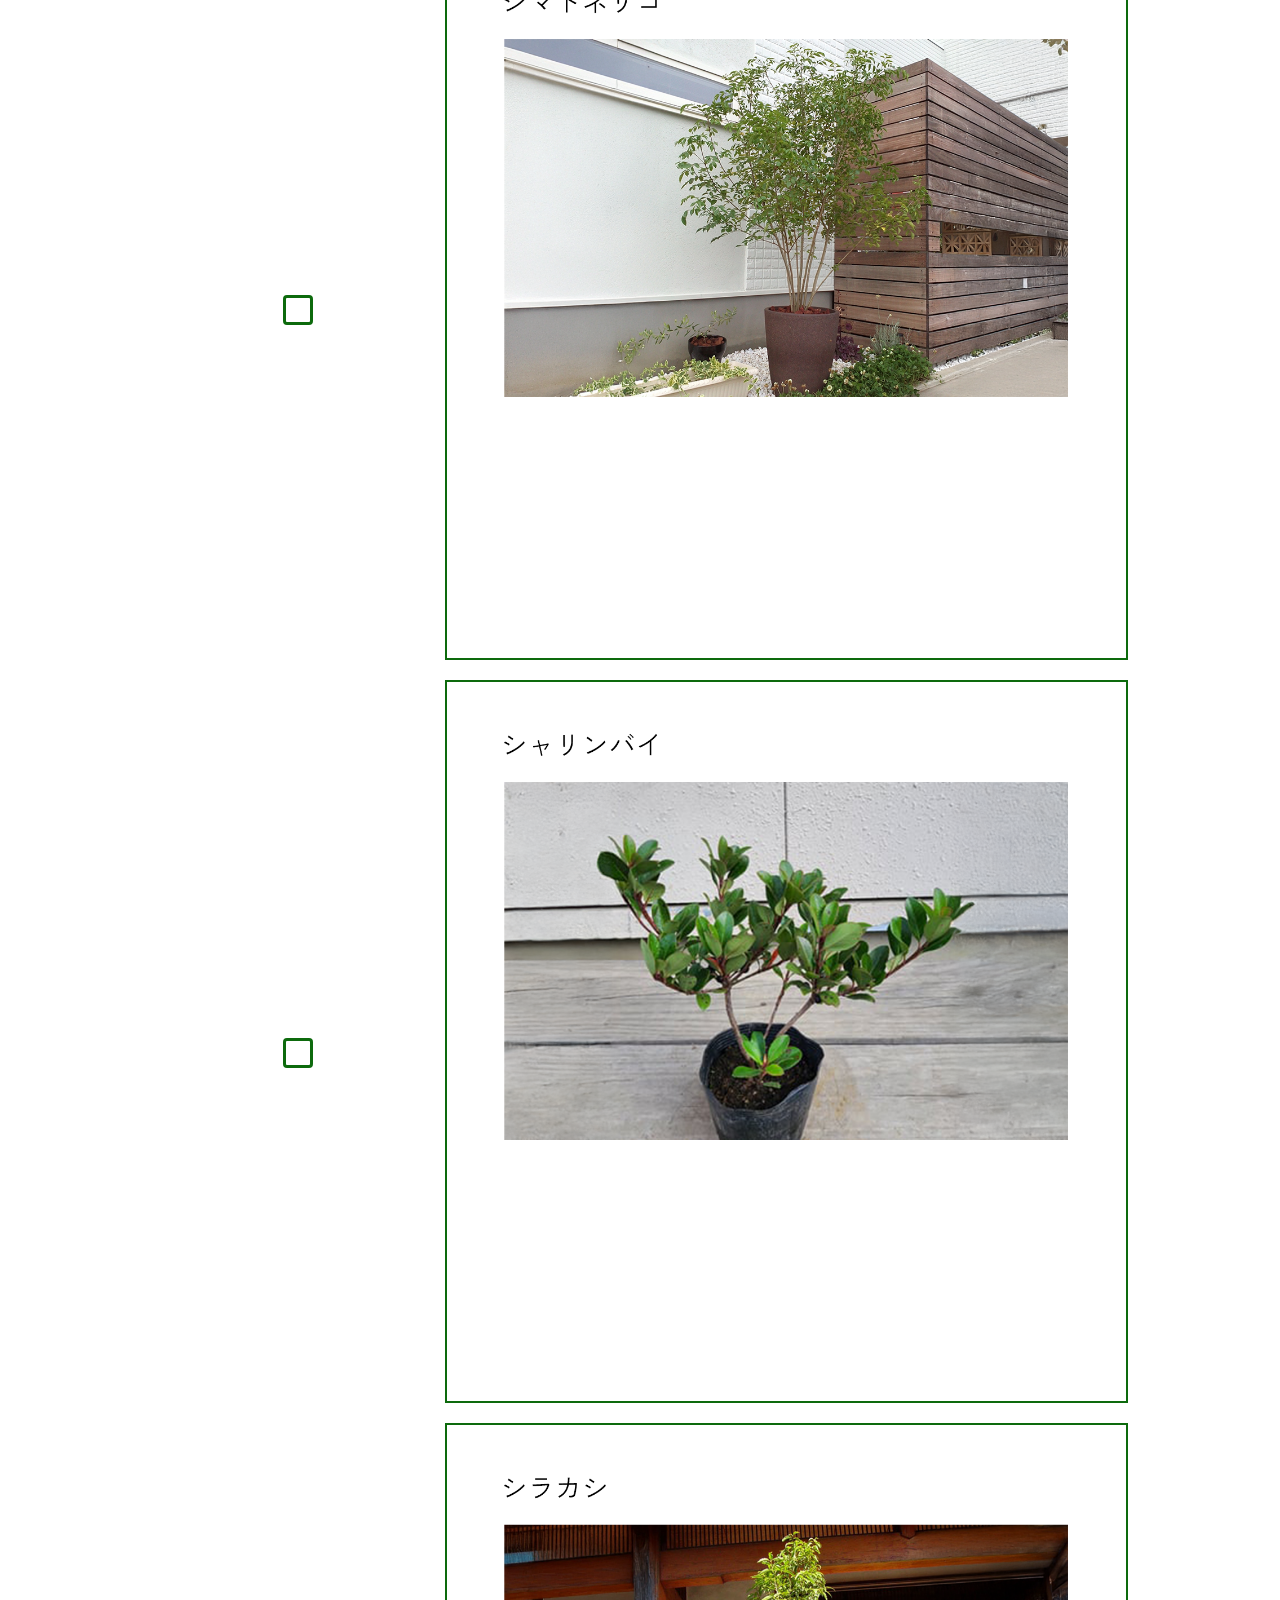
==== commit 4623b2a4: "update" ====
--- a/index.html
+++ b/index.html
@@ -35,11 +35,11 @@
             <ul class="nav nav-pills mb-3" id="pills-tab" role="tablist">
                 <li class="nav-item" role="presentation">
                     <button class="nav-link active" id="pills-home-tab" data-bs-toggle="pill" data-bs-target="#pills-home"
-                        type="button" role="tab" aria-controls="pills-home" aria-selected="true">低中木</button>
+                        type="button" role="tab" aria-controls="pills-home" aria-selected="true">常緑樹</button>
                 </li>
                 <li class="nav-item" role="presentation">
                     <button class="nav-link" id="pills-profile-tab" data-bs-toggle="pill" data-bs-target="#pills-profile"
-                        type="button" role="tab" aria-controls="pills-profile" aria-selected="false">常緑樹</button>
+                        type="button" role="tab" aria-controls="pills-profile" aria-selected="false">草花・地被類</button>
                 </li>
                 <li class="nav-item" role="presentation">
                     <button class="nav-link" id="pills-contact-tab" data-bs-toggle="pill" data-bs-target="#pills-contact"
@@ -48,41 +48,322 @@
             </ul>
             <div class="tab-content" id="pills-tabContent">
                 <div class="tab-pane fade show active" id="pills-home" role="tabpanel" aria-labelledby="pills-home-tab">
-                    <div class="item-print">
-                        <div class="checkbox-print">
-                            <input class="form-check-input" type="checkbox" value="" id="">
-                        </div>
-                        <img src="./images/1/1.アジサイ・アナベル.jpg" alt="">
-                    </div>
-                    <div class="item-print">
-                        <div class="checkbox-print">
-                            <input class="form-check-input" type="checkbox" value="" id="">
-                        </div>
-                        <img src="./images/1/2.クチナシ.jpg" alt="">
-                    </div>
-                    <div class="item-print">
-                        <div class="checkbox-print">
-                            <input class="form-check-input" type="checkbox" value="" id="">
-                        </div>
-                        <img src="./images/1/3.タマシダ.jpg" alt="">
-                    </div>
-                    <div class="item-print">
-                        <div class="checkbox-print">
-                            <input class="form-check-input" type="checkbox" value="" id="">
-                        </div>
-                        <img src="./images/1/4.ドウダンツツジ.jpg" alt="">
-                    </div>
-                    <div class="item-print">
-                        <div class="checkbox-print">
-                            <input class="form-check-input" type="checkbox" value="" id="">
-                        </div>
-                        <img src="./images/1/5.トクサ.jpg" alt="">
-                    </div>
-                    <div class="item-print">
-                        <div class="checkbox-print">
-                            <input class="form-check-input" type="checkbox" value="" id="">
-                        </div>
-                        <img src="./images/1/6.マホニアコンフューサ.jpg" alt="">
+                    Got it! Here's the corrected HTML code with the filenames ordered from `1` to `52`:
+
+                    ```html
+                    <div class="item-print">
+                        <div class="checkbox-print">
+                            <input class="form-check-input" type="checkbox" value="" id="">
+                        </div>
+                        <img src="./images/1/1_ゆず.png" alt="">
+                    </div>
+                    <div class="item-print">
+                        <div class="checkbox-print">
+                            <input class="form-check-input" type="checkbox" value="" id="">
+                        </div>
+                        <img src="./images/1/2_アセビ_.png" alt="">
+                    </div>
+                    <div class="item-print">
+                        <div class="checkbox-print">
+                            <input class="form-check-input" type="checkbox" value="" id="">
+                        </div>
+                        <img src="./images/1/3_イチゴノキ.png" alt="">
+                    </div>
+                    <div class="item-print">
+                        <div class="checkbox-print">
+                            <input class="form-check-input" type="checkbox" value="" id="">
+                        </div>
+                        <img src="./images/1/4_ウエストリンギア.png" alt="">
+                    </div>
+                    <div class="item-print">
+                        <div class="checkbox-print">
+                            <input class="form-check-input" type="checkbox" value="" id="">
+                        </div>
+                        <img src="./images/1/5_オタフクナンテン.png" alt="">
+                    </div>
+                    <div class="item-print">
+                        <div class="checkbox-print">
+                            <input class="form-check-input" type="checkbox" value="" id="">
+                        </div>
+                        <img src="./images/1/6_オリーブ.png" alt="">
+                    </div>
+                    <div class="item-print">
+                        <div class="checkbox-print">
+                            <input class="form-check-input" type="checkbox" value="" id="">
+                        </div>
+                        <img src="./images/1/7_オーストラリアンローズマリー.png" alt="">
+                    </div>
+                    <div class="item-print">
+                        <div class="checkbox-print">
+                            <input class="form-check-input" type="checkbox" value="" id="">
+                        </div>
+                        <img src="./images/1/8_カクレミノ.png" alt="">
+                    </div>
+                    <div class="item-print">
+                        <div class="checkbox-print">
+                            <input class="form-check-input" type="checkbox" value="" id="">
+                        </div>
+                        <img src="./images/1/9_カラタネオガタマ.png" alt="">
+                    </div>
+                    <div class="item-print">
+                        <div class="checkbox-print">
+                            <input class="form-check-input" type="checkbox" value="" id="">
+                        </div>
+                        <img src="./images/1/10_キンモクセイ.png" alt="">
+                    </div>
+                    <div class="item-print">
+                        <div class="checkbox-print">
+                            <input class="form-check-input" type="checkbox" value="" id="">
+                        </div>
+                        <img src="./images/1/11_ギンバイカ_.png" alt="">
+                    </div>
+                    <div class="item-print">
+                        <div class="checkbox-print">
+                            <input class="form-check-input" type="checkbox" value="" id="">
+                        </div>
+                        <img src="./images/1/12_クチナシ.png" alt="">
+                    </div>
+                    <div class="item-print">
+                        <div class="checkbox-print">
+                            <input class="form-check-input" type="checkbox" value="" id="">
+                        </div>
+                        <img src="./images/1/13_グミノキ.png" alt="">
+                    </div>
+                    <div class="item-print">
+                        <div class="checkbox-print">
+                            <input class="form-check-input" type="checkbox" value="" id="">
+                        </div>
+                        <img src="./images/1/14_グレビレア.png" alt="">
+                    </div>
+                    <div class="item-print">
+                        <div class="checkbox-print">
+                            <input class="form-check-input" type="checkbox" value="" id="">
+                        </div>
+                        <img src="./images/1/15_ゲッケイジュ.png" alt="">
+                    </div>
+                    <div class="item-print">
+                        <div class="checkbox-print">
+                            <input class="form-check-input" type="checkbox" value="" id="">
+                        </div>
+                        <img src="./images/1/16_コトネアスター グラウコフィラス.png" alt="">
+                    </div>
+                    <div class="item-print">
+                        <div class="checkbox-print">
+                            <input class="form-check-input" type="checkbox" value="" id="">
+                        </div>
+                        <img src="./images/1/17_コロキア.png" alt="">
+                    </div>
+                    <div class="item-print">
+                        <div class="checkbox-print">
+                            <input class="form-check-input" type="checkbox" value="" id="">
+                        </div>
+                        <img src="./images/1/18_コーストバンクシア.png" alt="">
+                    </div>
+                    <div class="item-print">
+                        <div class="checkbox-print">
+                            <input class="form-check-input" type="checkbox" value="" id="">
+                        </div>
+                        <img src="./images/1/19_サマークリスマスブッシュ.png" alt="">
+                    </div>
+                    <div class="item-print">
+                        <div class="checkbox-print">
+                            <input class="form-check-input" type="checkbox" value="" id="">
+                        </div>
+                        <img src="./images/1/20_シマトネリコ.png" alt="">
+                    </div>
+                    <div class="item-print">
+                        <div class="checkbox-print">
+                            <input class="form-check-input" type="checkbox" value="" id="">
+                        </div>
+                        <img src="./images/1/21_シャリンバイ.png" alt="">
+                    </div>
+                    <div class="item-print">
+                        <div class="checkbox-print">
+                            <input class="form-check-input" type="checkbox" value="" id="">
+                        </div>
+                        <img src="./images/1/22_シラカシ.png" alt="">
+                    </div>
+                    <div class="item-print">
+                        <div class="checkbox-print">
+                            <input class="form-check-input" type="checkbox" value="" id="">
+                        </div>
+                        <img src="./images/1/23_シルバーティーツリー.png" alt="">
+                    </div>
+                    <div class="item-print">
+                        <div class="checkbox-print">
+                            <input class="form-check-input" type="checkbox" value="" id="">
+                        </div>
+                        <img src="./images/1/24_シルバープリペット.png" alt="">
+                    </div>
+                    <div class="item-print">
+                        <div class="checkbox-print">
+                            <input class="form-check-input" type="checkbox" value="" id="">
+                        </div>
+                        <img src="./images/1/25_ジャカランダ.png" alt="">
+                    </div>
+                    <div class="item-print">
+                        <div class="checkbox-print">
+                            <input class="form-check-input" type="checkbox" value="" id="">
+                        </div>
+                        <img src="./images/1/26_ソヨゴl.png" alt="">
+                    </div>
+                    <div class="item-print">
+                        <div class="checkbox-print">
+                            <input class="form-check-input" type="checkbox" value="" id="">
+                        </div>
+                        <img src="./images/1/27_トキワエゴノキ.png" alt="">
+                    </div>
+                    <div class="item-print">
+                        <div class="checkbox-print">
+                            <input class="form-check-input" type="checkbox" value="" id="">
+                        </div>
+                        <img src="./images/1/28_トキワマンサク.png" alt="">
+                    </div>
+                    <div class="item-print">
+                        <div class="checkbox-print">
+                            <input class="form-check-input" type="checkbox" value="" id="">
+                        </div>
+                        <img src="./images/1/29_トキワモミジ.png" alt="">
+                    </div>
+                    <div class="item-print">
+                        <div class="checkbox-print">
+                            <input class="form-check-input" type="checkbox" value="" id="">
+                        </div>
+                        <img src="./images/1/30_トベラ.png" alt="">
+                    </div>
+                    <div class="item-print">
+                        <div class="checkbox-print">
+                            <input class="form-check-input" type="checkbox" value="" id="">
+                        </div>
+                        <img src="./images/1/31_ドドナエア.png" alt="">
+                    </div>
+                    <div class="item-print">
+                        <div class="checkbox-print">
+                            <input class="form-check-input" type="checkbox" value="" id="">
+                        </div>
+                        <img src="./images/1/32_ナンテン.png" alt="">
+                    </div>
+                    <div class="item-print">
+                        <div class="checkbox-print">
+                            <input class="form-check-input" type="checkbox" value="" id="">
+                        </div>
+                        <img src="./images/1/33_ハイノキ.png" alt="">
+                    </div>
+                    <div class="item-print">
+                        <div class="checkbox-print">
+                            <input class="form-check-input" type="checkbox" value="" id="">
+                        </div>
+                        <img src="./images/1/34_ヒメユズリハ.png" alt="">
+                    </div>
+                    <div class="item-print">
+                        <div class="checkbox-print">
+                            <input class="form-check-input" type="checkbox" value="" id="">
+                        </div>
+                        <img src
+
+                                     ="./images/1/35_フィリフェラオーレア.png" alt="">
+                    </div>
+                    <div class="item-print">
+                        <div class="checkbox-print">
+                            <input class="form-check-input" type="checkbox" value="" id="">
+                        </div>
+                        <img src="./images/1/36_フェイジョア.png" alt="">
+                    </div>
+                    <div class="item-print">
+                        <div class="checkbox-print">
+                            <input class="form-check-input" type="checkbox" value="" id="">
+                        </div>
+                        <img src="./images/1/37_ブラシノキ.png" alt="">
+                    </div>
+                    <div class="item-print">
+                        <div class="checkbox-print">
+                            <input class="form-check-input" type="checkbox" value="" id="">
+                        </div>
+                        <img src="./images/1/38_ブルーパシフィック.png" alt="">
+                    </div>
+                    <div class="item-print">
+                        <div class="checkbox-print">
+                            <input class="form-check-input" type="checkbox" value="" id="">
+                        </div>
+                        <img src="./images/1/39_マホニアコンフューサ.png" alt="">
+                    </div>
+                    <div class="item-print">
+                        <div class="checkbox-print">
+                            <input class="form-check-input" type="checkbox" value="" id="">
+                        </div>
+                        <img src="./images/1/40_マルバシャリンバイ.png" alt="">
+                    </div>
+                    <div class="item-print">
+                        <div class="checkbox-print">
+                            <input class="form-check-input" type="checkbox" value="" id="">
+                        </div>
+                        <img src="./images/1/41_マルバノキ.png" alt="">
+                    </div>
+                    <div class="item-print">
+                        <div class="checkbox-print">
+                            <input class="form-check-input" type="checkbox" value="" id="">
+                        </div>
+                        <img src="./images/1/42_マンリョウ.png" alt="">
+                    </div>
+                    <div class="item-print">
+                        <div class="checkbox-print">
+                            <input class="form-check-input" type="checkbox" value="" id="">
+                        </div>
+                        <img src="./images/1/43_ミモザ.png" alt="">
+                    </div>
+                    <div class="item-print">
+                        <div class="checkbox-print">
+                            <input class="form-check-input" type="checkbox" value="" id="">
+                        </div>
+                        <img src="./images/1/44_メラレウカ.png" alt="">
+                    </div>
+                    <div class="item-print">
+                        <div class="checkbox-print">
+                            <input class="form-check-input" type="checkbox" value="" id="">
+                        </div>
+                        <img src="./images/1/45_ヤマモモ.png" alt="">
+                    </div>
+                    <div class="item-print">
+                        <div class="checkbox-print">
+                            <input class="form-check-input" type="checkbox" value="" id="">
+                        </div>
+                        <img src="./images/1/46_ユーカリ.png" alt="">
+                    </div>
+                    <div class="item-print">
+                        <div class="checkbox-print">
+                            <input class="form-check-input" type="checkbox" value="" id="">
+                        </div>
+                        <img src="./images/1/47_ライム.png" alt="">
+                    </div>
+                    <div class="item-print">
+                        <div class="checkbox-print">
+                            <input class="form-check-input" type="checkbox" value="" id="">
+                        </div>
+                        <img src="./images/1/48_レプトスペリマム_.png" alt="">
+                    </div>
+                    <div class="item-print">
+                        <div class="checkbox-print">
+                            <input class="form-check-input" type="checkbox" value="" id="">
+                        </div>
+                        <img src="./images/1/49_レモン.png" alt="">
+                    </div>
+                    <div class="item-print">
+                        <div class="checkbox-print">
+                            <input class="form-check-input" type="checkbox" value="" id="">
+                        </div>
+                        <img src="./images/1/50_ローズマリー.png" alt="">
+                    </div>
+                    <div class="item-print">
+                        <div class="checkbox-print">
+                            <input class="form-check-input" type="checkbox" value="" id="">
+                        </div>
+                        <img src="./images/1/51_大名竹.png" alt="">
+                    </div>
+                    <div class="item-print">
+                        <div class="checkbox-print">
+                            <input class="form-check-input" type="checkbox" value="" id="">
+                        </div>
+                        <img src="./images/1/52_常緑ヤマボウシ_.png" alt="">
                     </div>
                 </div>
                 <div class="tab-pane fade" id="pills-profile" role="tabpanel" aria-labelledby="pills-profile-tab">
@@ -90,109 +371,133 @@
                         <div class="checkbox-print">
                             <input class="form-check-input" type="checkbox" value="" id="">
                         </div>
-                        <img src="./images/2/1.イチゴノキ.jpg" alt="">
-                    </div>
-                    <div class="item-print">
-                        <div class="checkbox-print">
-                            <input class="form-check-input" type="checkbox" value="" id="">
-                        </div>
-                        <img src="./images/2/2.オリーブ.jpg" alt="">
-                    </div>
-                    <div class="item-print">
-                        <div class="checkbox-print">
-                            <input class="form-check-input" type="checkbox" value="" id="">
-                        </div>
-                        <img src="./images/2/3.カクレミノ.jpg" alt="">
-                    </div>
-                    <div class="item-print">
-                        <div class="checkbox-print">
-                            <input class="form-check-input" type="checkbox" value="" id="">
-                        </div>
-                        <img src="./images/2/4.カラタネオガタマ.jpg" alt="">
-                    </div>
-                    <div class="item-print">
-                        <div class="checkbox-print">
-                            <input class="form-check-input" type="checkbox" value="" id="">
-                        </div>
-                        <img src="./images/2/5.ギンバイカ.jpg" alt="">
-                    </div>
-                    <div class="item-print">
-                        <div class="checkbox-print">
-                            <input class="form-check-input" type="checkbox" value="" id="">
-                        </div>
-                        <img src="./images/2/6.キンモクセイ.jpg" alt="">
-                    </div>
-                    <div class="item-print">
-                        <div class="checkbox-print">
-                            <input class="form-check-input" type="checkbox" value="" id="">
-                        </div>
-                        <img src="./images/2/7.シマトネリコ.jpg" alt="">
-                    </div>
-                    <div class="item-print">
-                        <div class="checkbox-print">
-                            <input class="form-check-input" type="checkbox" value="" id="">
-                        </div>
-                        <img src="./images/2/8.シラカシ.jpg" alt="">
-                    </div>
-                    <div class="item-print">
-                        <div class="checkbox-print">
-                            <input class="form-check-input" type="checkbox" value="" id="">
-                        </div>
-                        <img src="./images/2/9.シルバープリペット.jpg" alt="">
-                    </div>
-                    <div class="item-print">
-                        <div class="checkbox-print">
-                            <input class="form-check-input" type="checkbox" value="" id="">
-                        </div>
-                        <img src="./images/2/10.ソヨゴ.jpg" alt="">
-                    </div>
-                    <div class="item-print">
-                        <div class="checkbox-print">
-                            <input class="form-check-input" type="checkbox" value="" id="">
-                        </div>
-                        <img src="./images/2/11.トキワマンサク.jpg" alt="">
-                    </div>
-                    <div class="item-print">
-                        <div class="checkbox-print">
-                            <input class="form-check-input" type="checkbox" value="" id="">
-                        </div>
-                        <img src="./images/2/12.ドドナエア.jpg" alt="">
-                    </div>
-                    <div class="item-print">
-                        <div class="checkbox-print">
-                            <input class="form-check-input" type="checkbox" value="" id="">
-                        </div>
-                        <img src="./images/2/13.フェイジョア.jpg" alt="">
-                    </div>
-                    <div class="item-print">
-                        <div class="checkbox-print">
-                            <input class="form-check-input" type="checkbox" value="" id="">
-                        </div>
-                        <img src="./images/2/14.ブラシノキ.jpg" alt="">
-                    </div>
-                    <div class="item-print">
-                        <div class="checkbox-print">
-                            <input class="form-check-input" type="checkbox" value="" id="">
-                        </div>
-                        <img src="./images/2/15.ヤマモモ.jpg" alt="">
-                    </div>
-                    <div class="item-print">
-                        <div class="checkbox-print">
-                            <input class="form-check-input" type="checkbox" value="" id="">
-                        </div>
-                        <img src="./images/2/16.ユーカリ.jpg" alt="">
-                    </div>
-                    <div class="item-print">
-                        <div class="checkbox-print">
-                            <input class="form-check-input" type="checkbox" value="" id="">
-                        </div>
-                        <img src="./images/2/17.大名竹.jpg" alt="">
-                    </div>
-                    <div class="item-print">
-                        <div class="checkbox-print">
-                            <input class="form-check-input" type="checkbox" value="" id="">
-                        </div>
-                        <img src="./images/2/18.常緑ヤマボウシ.jpg" alt="">
+                        <img src="./images/2/1_アジサイ・アナベル.png" alt="">
+                    </div>
+                    <div class="item-print">
+                        <div class="checkbox-print">
+                            <input class="form-check-input" type="checkbox" value="" id="">
+                        </div>
+                        <img src="./images/2/2_アジュガ.png" alt="">
+                    </div>
+                    <div class="item-print">
+                        <div class="checkbox-print">
+                            <input class="form-check-input" type="checkbox" value="" id="">
+                        </div>
+                        <img src="./images/2/3_アジュガシルバー_.png" alt="">
+                    </div>
+                    <div class="item-print">
+                        <div class="checkbox-print">
+                            <input class="form-check-input" type="checkbox" value="" id="">
+                        </div>
+                        <img src="./images/2/4_キチジョウソウ.png" alt="">
+                    </div>
+                    <div class="item-print">
+                        <div class="checkbox-print">
+                            <input class="form-check-input" type="checkbox" value="" id="">
+                        </div>
+                        <img src="./images/2/5_ギボウシ.png" alt="">
+                    </div>
+                    <div class="item-print">
+                        <div class="checkbox-print">
+                            <input class="form-check-input" type="checkbox" value="" id="">
+                        </div>
+                        <img src="./images/2/6_グレビレア_.png" alt="">
+                    </div>
+                    <div class="item-print">
+                        <div class="checkbox-print">
+                            <input class="form-check-input" type="checkbox" value="" id="">
+                        </div>
+                        <img src="./images/2/7_コクリュウ.png" alt="">
+                    </div>
+                    <div class="item-print">
+                        <div class="checkbox-print">
+                            <input class="form-check-input" type="checkbox" value="" id="">
+                        </div>
+                        <img src="./images/2/8_タイム_.png" alt="">
+                    </div>
+                    <div class="item-print">
+                        <div class="checkbox-print">
+                            <input class="form-check-input" type="checkbox" value="" id="">
+                        </div>
+                        <img src="./images/2/9_タマシダ.png" alt="">
+                    </div>
+                    <div class="item-print">
+                        <div class="checkbox-print">
+                            <input class="form-check-input" type="checkbox" value="" id="">
+                        </div>
+                        <img src="./images/2/10_タマリュウ.png" alt="">
+                    </div>
+                    <div class="item-print">
+                        <div class="checkbox-print">
+                            <input class="form-check-input" type="checkbox" value="" id="">
+                        </div>
+                        <img src="./images/2/11_ダイカンドラシルバーフォール.png" alt="">
+                    </div>
+                    <div class="item-print">
+                        <div class="checkbox-print">
+                            <input class="form-check-input" type="checkbox" value="" id="">
+                        </div>
+                        <img src="./images/2/12_ツルニチニチソウ.png" alt="">
+                    </div>
+                    <div class="item-print">
+                        <div class="checkbox-print">
+                            <input class="form-check-input" type="checkbox" value="" id="">
+                        </div>
+                        <img src="./images/2/13_ツワブキ.png" alt="">
+                    </div>
+                    <div class="item-print">
+                        <div class="checkbox-print">
+                            <input class="form-check-input" type="checkbox" value="" id="">
+                        </div>
+                        <img src="./images/2/14_トクサ.png" alt="">
+                    </div>
+                    <div class="item-print">
+                        <div class="checkbox-print">
+                            <input class="form-check-input" type="checkbox" value="" id="">
+                        </div>
+                        <img src="./images/2/15_ドウダンツツジ.png" alt="">
+                    </div>
+                    <div class="item-print">
+                        <div class="checkbox-print">
+                            <input class="form-check-input" type="checkbox" value="" id="">
+                        </div>
+                        <img src="./images/2/16_ノシラン.png" alt="">
+                    </div>
+                    <div class="item-print">
+                        <div class="checkbox-print">
+                            <input class="form-check-input" type="checkbox" value="" id="">
+                        </div>
+                        <img src="./images/2/17_ハツユキカズラ_.png" alt="">
+                    </div>
+                    <div class="item-print">
+                        <div class="checkbox-print">
+                            <input class="form-check-input" type="checkbox" value="" id="">
+                        </div>
+                        <img src="./images/2/18_フウチソウ.png" alt="">
+                    </div>
+                    <div class="item-print">
+                        <div class="checkbox-print">
+                            <input class="form-check-input" type="checkbox" value="" id="">
+                        </div>
+                        <img src="./images/2/19_フッキソウ_.png" alt="">
+                    </div>
+                    <div class="item-print">
+                        <div class="checkbox-print">
+                            <input class="form-check-input" type="checkbox" value="" id="">
+                        </div>
+                        <img src="./images/2/20_フレンチラベンダー.png" alt="">
+                    </div>
+                    <div class="item-print">
+                        <div class="checkbox-print">
+                            <input class="form-check-input" type="checkbox" value="" id="">
+                        </div>
+                        <img src="./images/2/21_ベロニカ.png" alt="">
+                    </div>
+                    <div class="item-print">
+                        <div class="checkbox-print">
+                            <input class="form-check-input" type="checkbox" value="" id="">
+                        </div>
+                        <img src="./images/2/22_ヤブラン.png" alt="">
                     </div>
                 </div>
                 <div class="tab-pane fade" id="pills-contact" role="tabpanel" aria-labelledby="pills-contact-tab">
@@ -200,61 +505,157 @@
                         <div class="checkbox-print">
                             <input class="form-check-input" type="checkbox" value="" id="">
                         </div>
-                        <img src="./images/3/1.アオダモ.jpg" alt="">
-                    </div>
-                    <div class="item-print">
-                        <div class="checkbox-print">
-                            <input class="form-check-input" type="checkbox" value="" id="">
-                        </div>
-                        <img src="./images/3/2.アオハダ.jpg" alt="">
-                    </div>
-                    <div class="item-print">
-                        <div class="checkbox-print">
-                            <input class="form-check-input" type="checkbox" value="" id="">
-                        </div>
-                        <img src="./images/3/3.エゴノキ.jpg" alt="">
-                    </div>
-                    <div class="item-print">
-                        <div class="checkbox-print">
-                            <input class="form-check-input" type="checkbox" value="" id="">
-                        </div>
-                        <img src="./images/3/4.コハウチワカエデ.jpg" alt="">
-                    </div>
-                    <div class="item-print">
-                        <div class="checkbox-print">
-                            <input class="form-check-input" type="checkbox" value="" id="">
-                        </div>
-                        <img src="./images/3/5.サルスベリ.jpg" alt="">
-                    </div>
-                    <div class="item-print">
-                        <div class="checkbox-print">
-                            <input class="form-check-input" type="checkbox" value="" id="">
-                        </div>
-                        <img src="./images/3/6.ジューンベリー.jpg" alt="">
-                    </div>
-                    <div class="item-print">
-                        <div class="checkbox-print">
-                            <input class="form-check-input" type="checkbox" value="" id="">
-                        </div>
-                        <img src="./images/3/7.ハウチワカエデ.jpg" alt="">
-                    </div>
-                    <div class="item-print">
-                        <div class="checkbox-print">
-                            <input class="form-check-input" type="checkbox" value="" id="">
-                        </div>
-                        <img src="./images/3/8.ハナミズキ.jpg" alt="">
-                    </div>
-                    <div class="item-print">
-                        <div class="checkbox-print">
-                            <input class="form-check-input" type="checkbox" value="" id="">
-                        </div>
-                        <img src="./images/3/9.ヒメシャラ.jpg" alt="">
-                    </div>
-                    <div class="item-print">
-                        <div class="checkbox-print">
-                            <input class="form-check-input" type="checkbox" value="" id="">
-                        </div>
-                        <img src="./images/3/10.モミジ.jpg" alt="">
+                        <img src="./images/3/1_アオダモ.png" alt="">
+                    </div>
+                    <div class="item-print">
+                        <div class="checkbox-print">
+                            <input class="form-check-input" type="checkbox" value="" id="">
+                        </div>
+                        <img src="./images/3/2_アオハダ.png" alt="">
+                    </div>
+                    <div class="item-print">
+                        <div class="checkbox-print">
+                            <input class="form-check-input" type="checkbox" value="" id="">
+                        </div>
+                        <img src="./images/3/3_イチヂク.png" alt="">
+                    </div>
+                    <div class="item-print">
+                        <div class="checkbox-print">
+                            <input class="form-check-input" type="checkbox" value="" id="">
+                        </div>
+                        <img src="./images/3/4_イヌコリヤナギ.png" alt="">
+                    </div>
+                    <div class="item-print">
+                        <div class="checkbox-print">
+                            <input class="form-check-input" type="checkbox" value="" id="">
+                        </div>
+                        <img src="./images/3/5_エゴノキ.png" alt="">
+                    </div>
+                    <div class="item-print">
+                        <div class="checkbox-print">
+                            <input class="form-check-input" type="checkbox" value="" id="">
+                        </div>
+                        <img src="./images/3/6_オミナエシ.png" alt="">
+                    </div>
+                    <div class="item-print">
+                        <div class="checkbox-print">
+                            <input class="form-check-input" type="checkbox" value="" id="">
+                        </div>
+                        <img src="./images/3/7_カツラ.png" alt="">
+                    </div>
+                    <div class="item-print">
+                        <div class="checkbox-print">
+                            <input class="form-check-input" type="checkbox" value="" id="">
+                        </div>
+                        <img src="./images/3/8_クロモジ.png" alt="">
+                    </div>
+                    <div class="item-print">
+                        <div class="checkbox-print">
+                            <input class="form-check-input" type="checkbox" value="" id="">
+                        </div>
+                        <img src="./images/3/9_コデマリ.png" alt="">
+                    </div>
+                    <div class="item-print">
+                        <div class="checkbox-print">
+                            <input class="form-check-input" type="checkbox" value="" id="">
+                        </div>
+                        <img src="./images/3/10_コハウチワカエデ.png" alt="">
+                    </div>
+                    <div class="item-print">
+                        <div class="checkbox-print">
+                            <input class="form-check-input" type="checkbox" value="" id="">
+                        </div>
+                        <img src="./images/3/11_サルスベリ.png" alt="">
+                    </div>
+                    <div class="item-print">
+                        <div class="checkbox-print">
+                            <input class="form-check-input" type="checkbox" value="" id="">
+                        </div>
+                        <img src="./images/3/12_シロモジ_.png" alt="">
+                    </div>
+                    <div class="item-print">
+                        <div class="checkbox-print">
+                            <input class="form-check-input" type="checkbox" value="" id="">
+                        </div>
+                        <img src="./images/3/13_ジューンベリー_.png" alt="">
+                    </div>
+                    <div class="item-print">
+                        <div class="checkbox-print">
+                            <input class="form-check-input" type="checkbox" value="" id="">
+                        </div>
+                        <img src="./images/3/14_スモークツリー.png" alt="">
+                    </div>
+                    <div class="item-print">
+                        <div class="checkbox-print">
+                            <input class="form-check-input" type="checkbox" value="" id="">
+                        </div>
+                        <img src="./images/3/15_ドウダンツツジ.png" alt="">
+                    </div>
+                    <div class="item-print">
+                        <div class="checkbox-print">
+                            <input class="form-check-input" type="checkbox" value="" id="">
+                        </div>
+                        <img src="./images/3/16_ナツハゼ.png" alt="">
+                    </div>
+                    <div class="item-print">
+                        <div class="checkbox-print">
+                            <input class="form-check-input" type="checkbox" value="" id="">
+                        </div>
+                        <img src="./images/3/17_ハウチワカエデ.png" alt="">
+                    </div>
+                    <div class="item-print">
+                        <div class="checkbox-print">
+                            <input class="form-check-input" type="checkbox" value="" id="">
+                        </div>
+                        <img src="./images/3/18_ハギ.png" alt="">
+                    </div>
+                    <div class="item-print">
+                        <div class="checkbox-print">
+                            <input class="form-check-input" type="checkbox" value="" id="">
+                        </div>
+                        <img src="./images/3/19_ハナミズキ.png" alt="">
+                    </div>
+                    <div class="item-print">
+                        <div class="checkbox-print">
+                            <input class="form-check-input" type="checkbox" value="" id="">
+                        </div>
+                        <img src="./images/3/20_ヒメシャラ.png" alt="">
+                    </div>
+                    <div class="item-print">
+                        <div class="checkbox-print">
+                            <input class="form-check-input" type="checkbox" value="" id="">
+                        </div>
+                        <img src="./images/3/21_ブルーベリー.png" alt="">
+                    </div>
+                    <div class="item-print">
+                        <div class="checkbox-print">
+                            <input class="form-check-input" type="checkbox" value="" id="">
+                        </div>
+                        <img src="./images/3/22_ミツマタ.png" alt="">
+                    </div>
+                    <div class="item-print">
+                        <div class="checkbox-print">
+                            <input class="form-check-input" type="checkbox" value="" id="">
+                        </div>
+                        <img src="./images/3/23_モミジ_.png" alt="">
+                    </div>
+                    <div class="item-print">
+                        <div class="checkbox-print">
+                            <input class="form-check-input" type="checkbox" value="" id="">
+                        </div>
+                        <img src="./images/3/24_ヤマボウシ.png" alt="">
+                    </div>
+                    <div class="item-print">
+                        <div class="checkbox-print">
+                            <input class="form-check-input" type="checkbox" value="" id="">
+                        </div>
+                        <img src="./images/3/25_ユキヤナギ.png" alt="">
+                    </div>
+                    <div class="item-print">
+                        <div class="checkbox-print">
+                            <input class="form-check-input" type="checkbox" value="" id="">
+                        </div>
+                        <img src="./images/3/26_ユスラウメ_.png" alt="">
                     </div>
                 </div>
             </div>
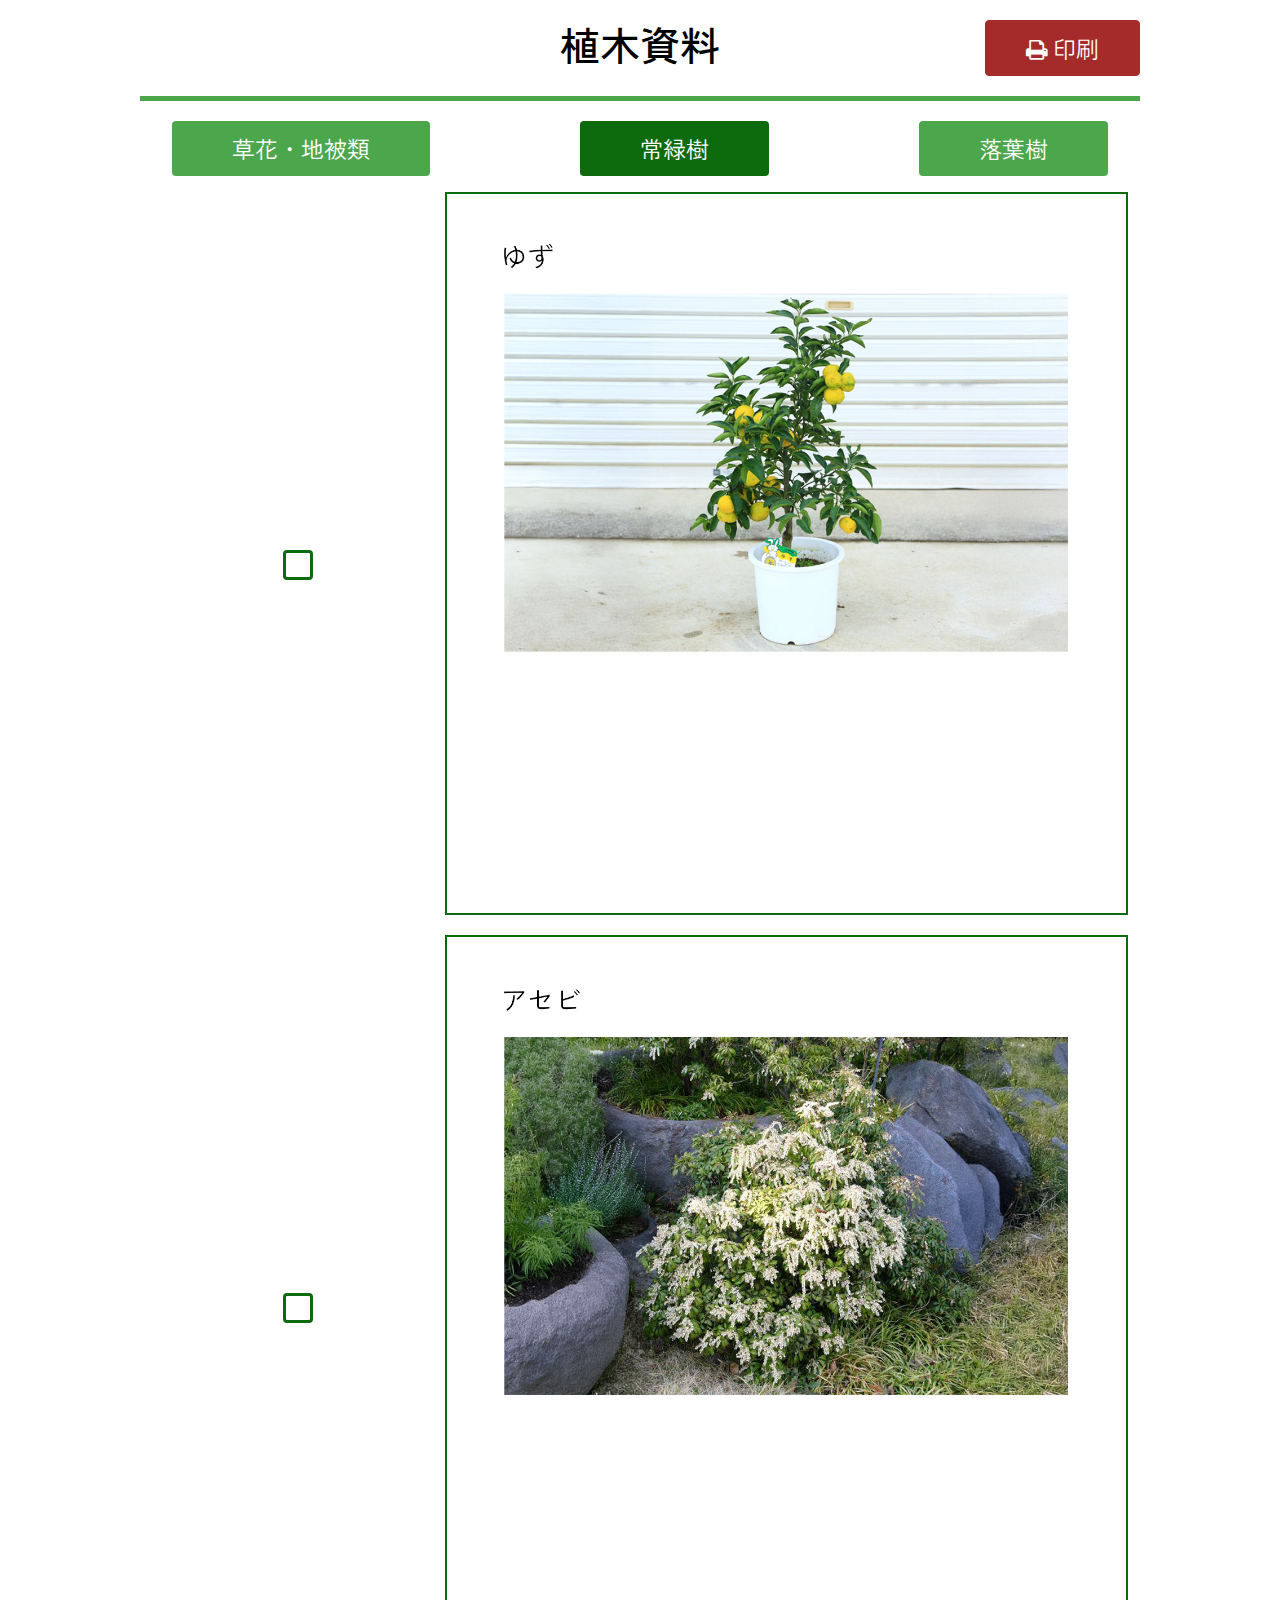
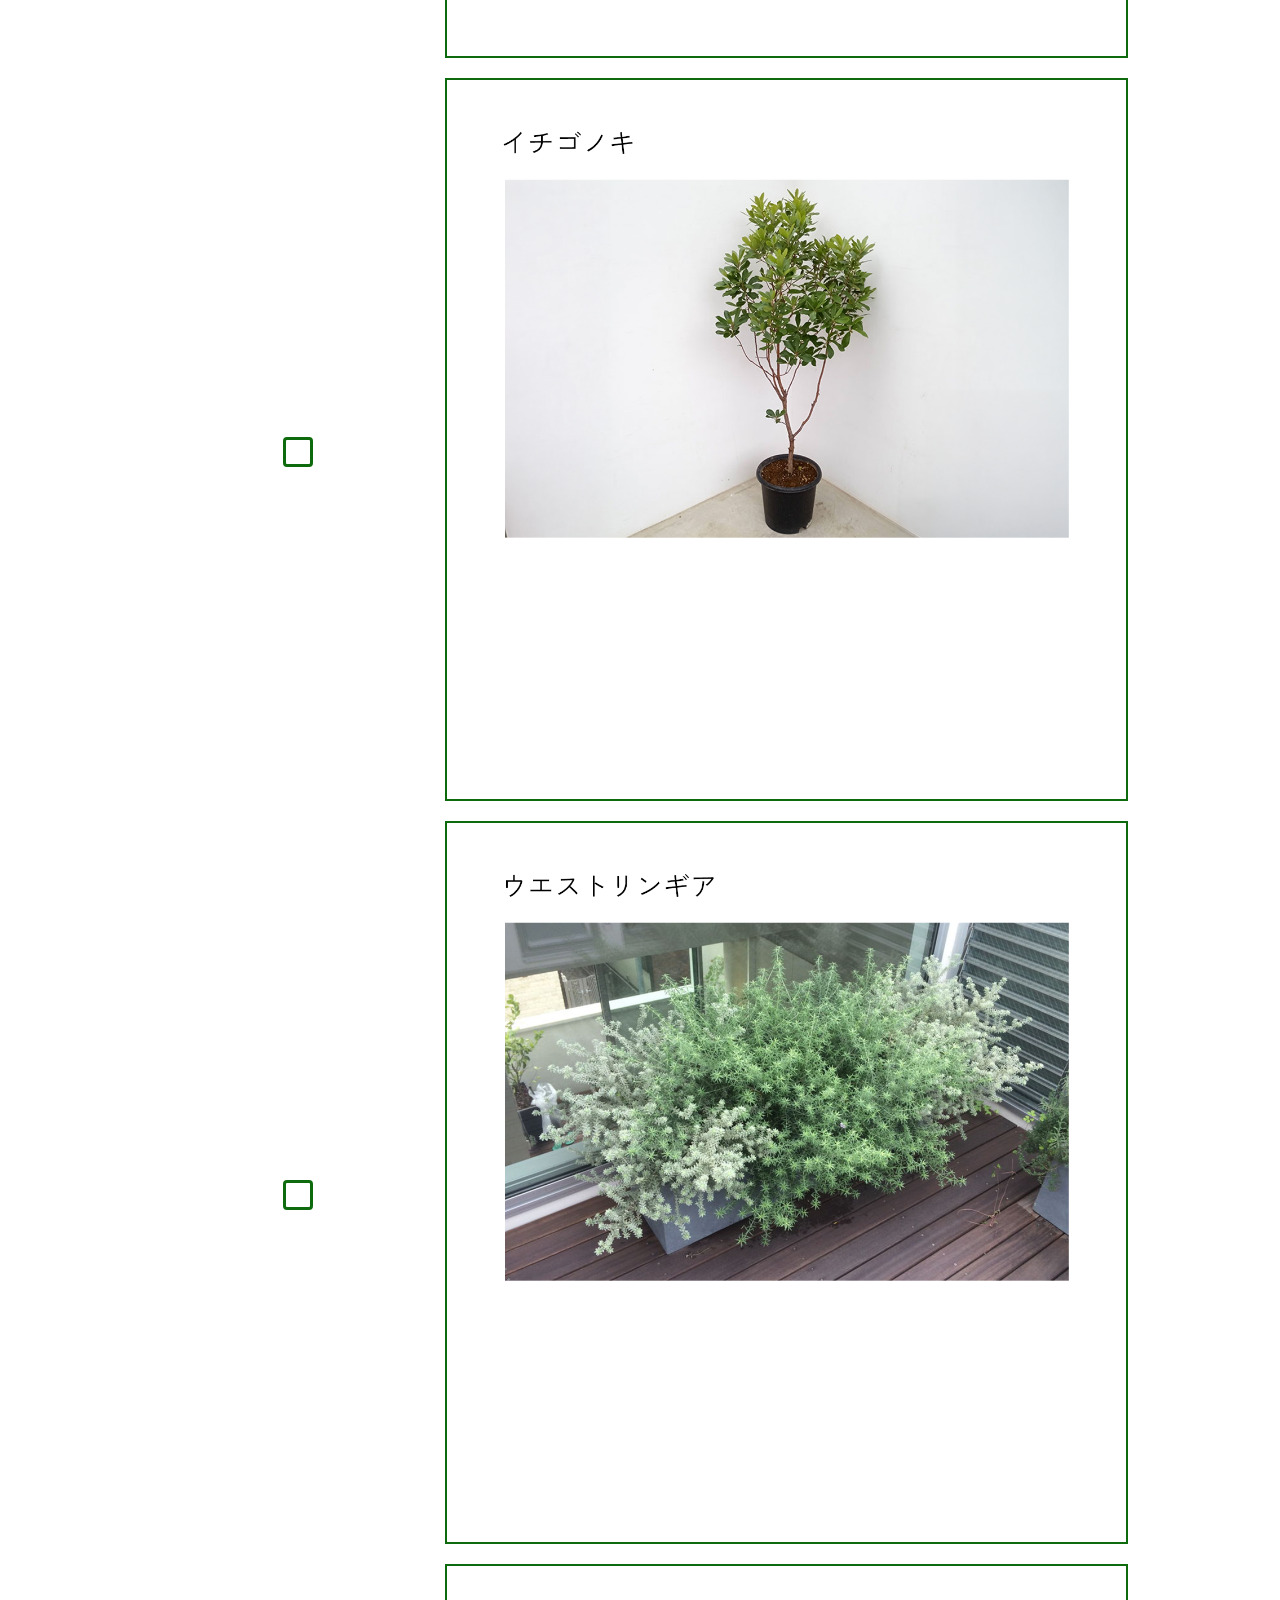
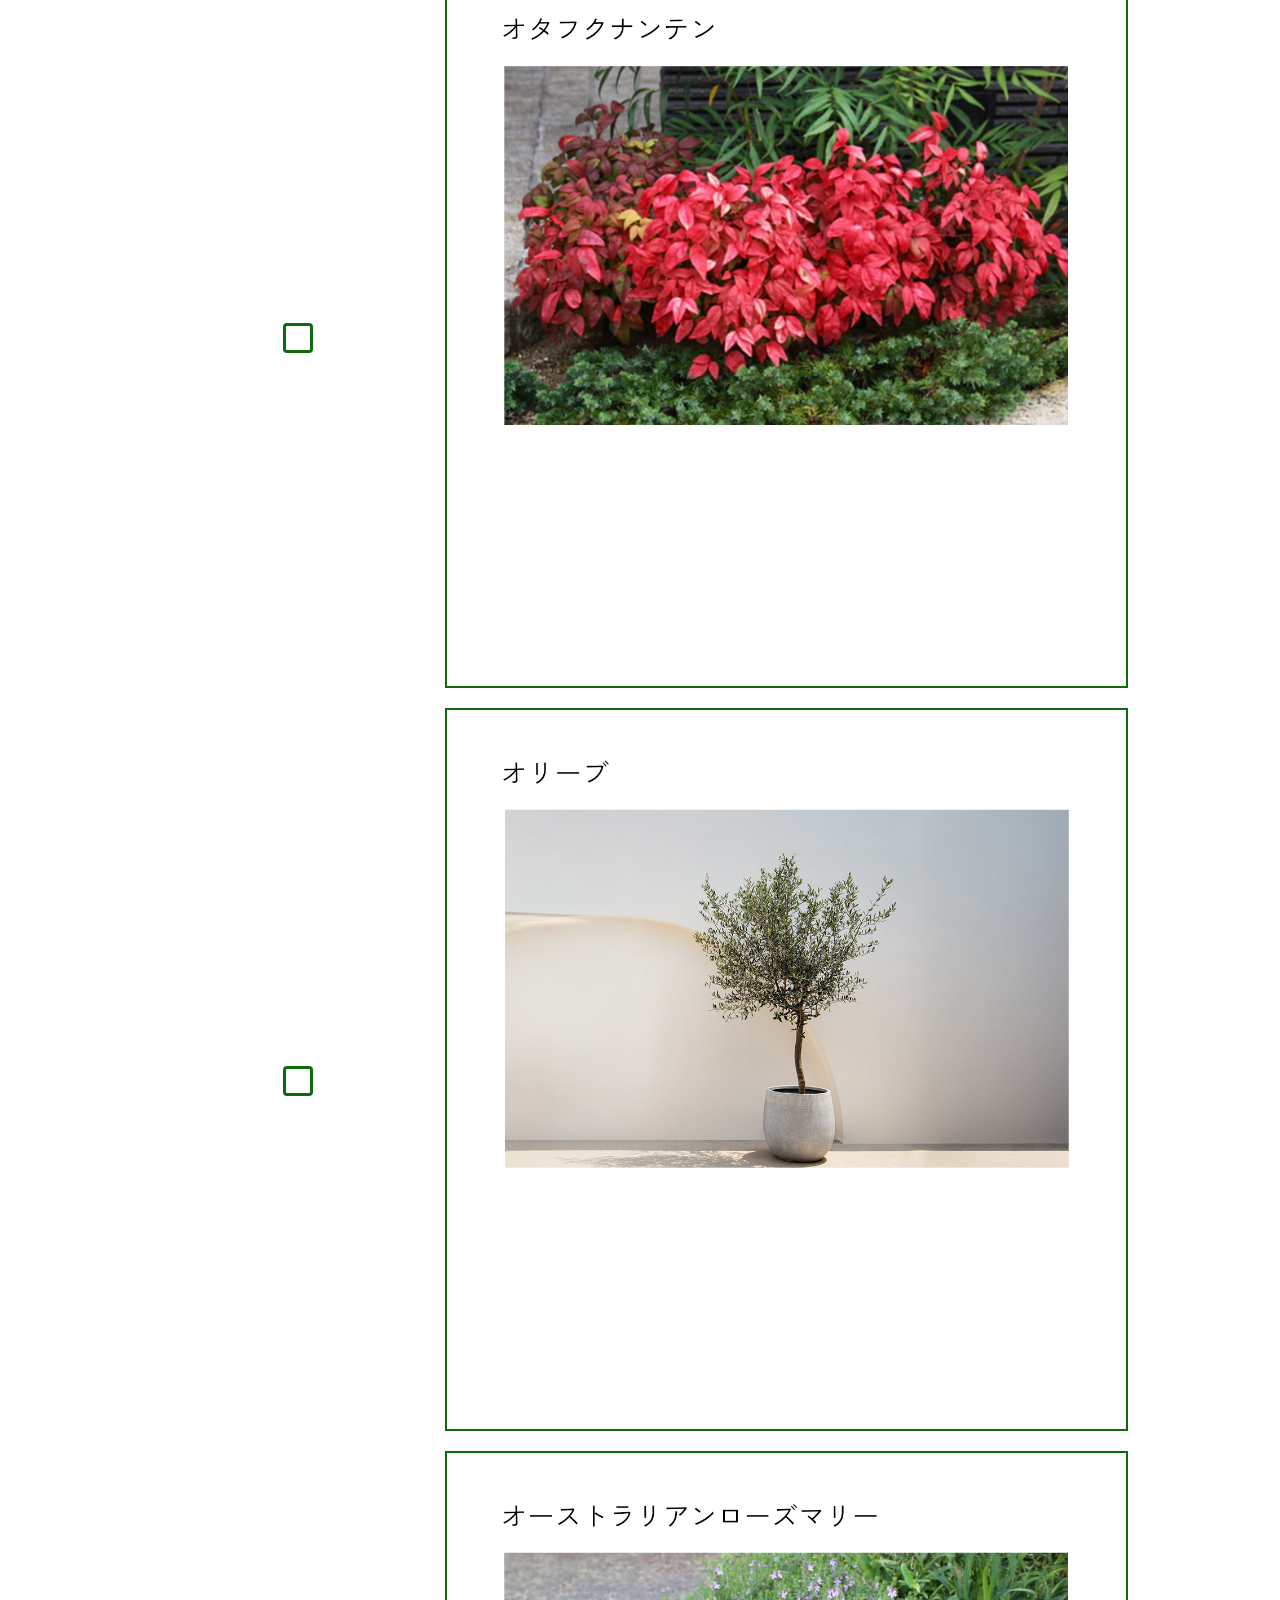
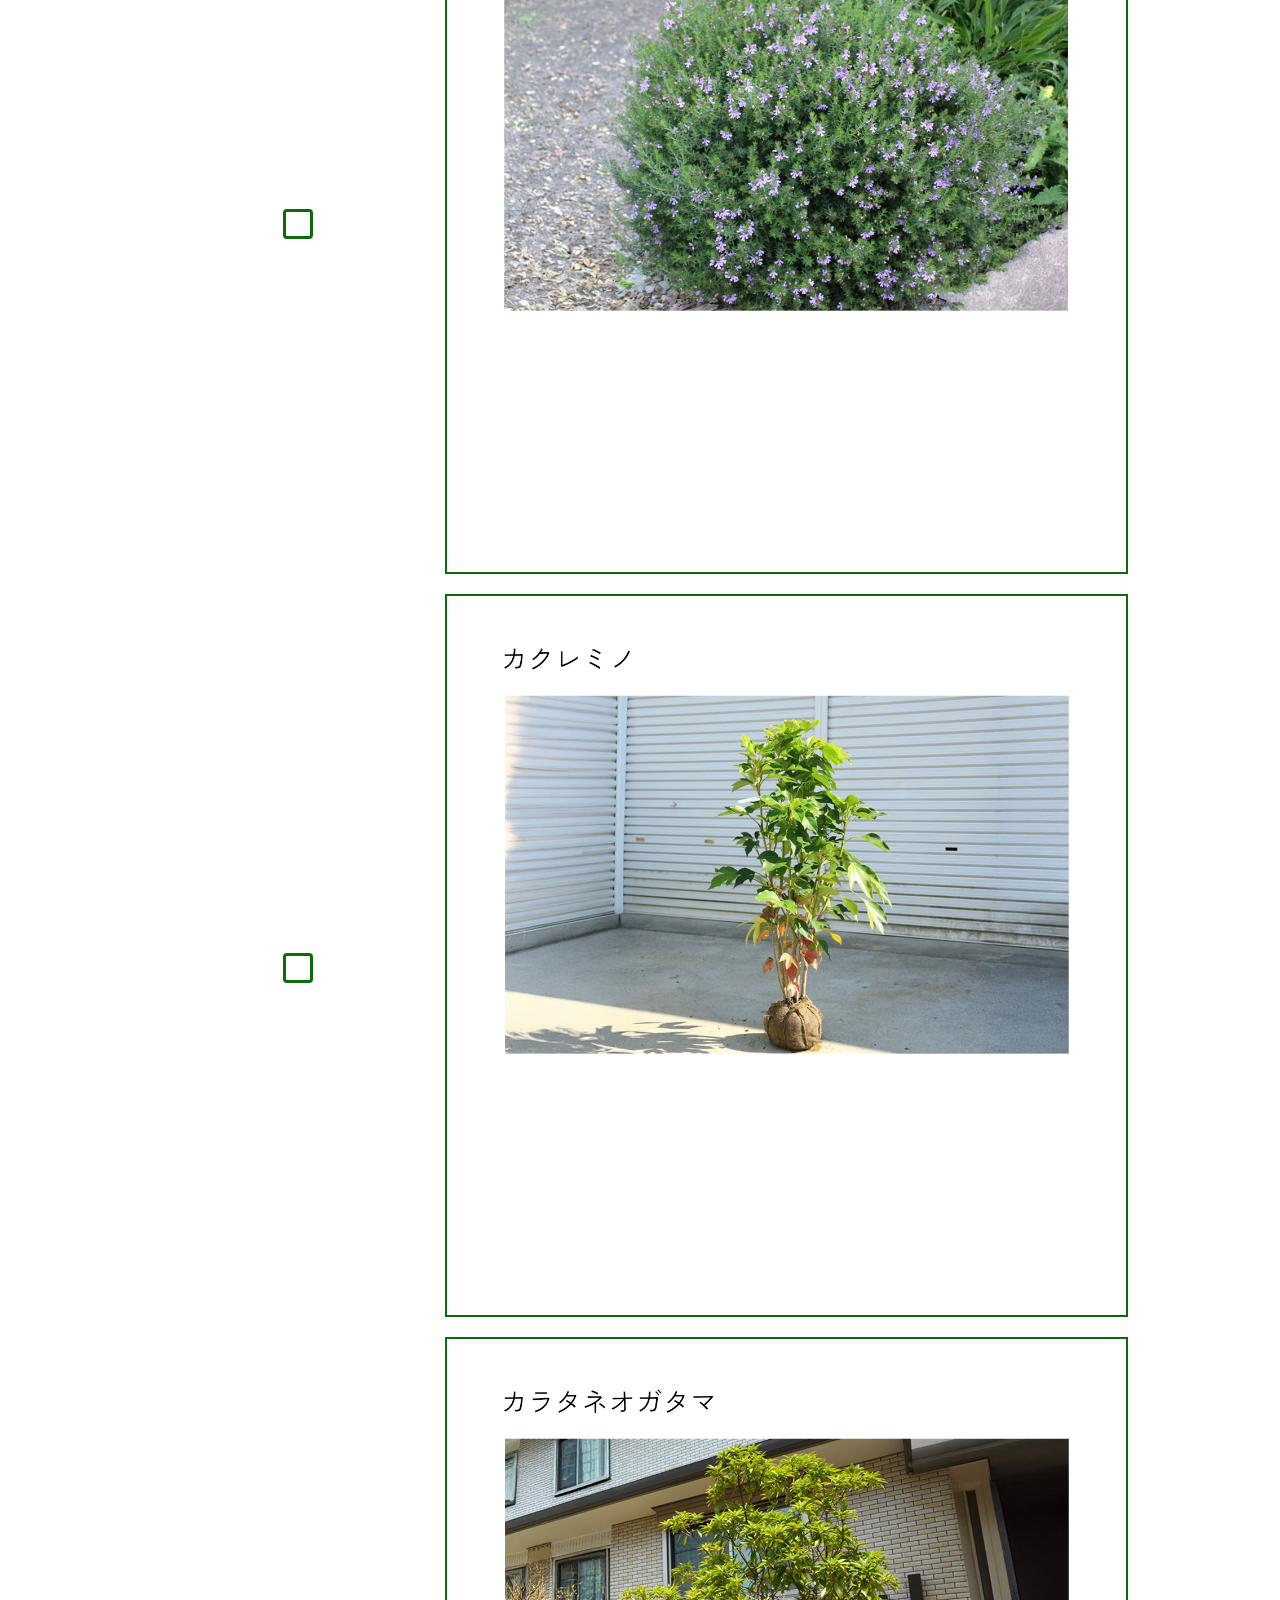
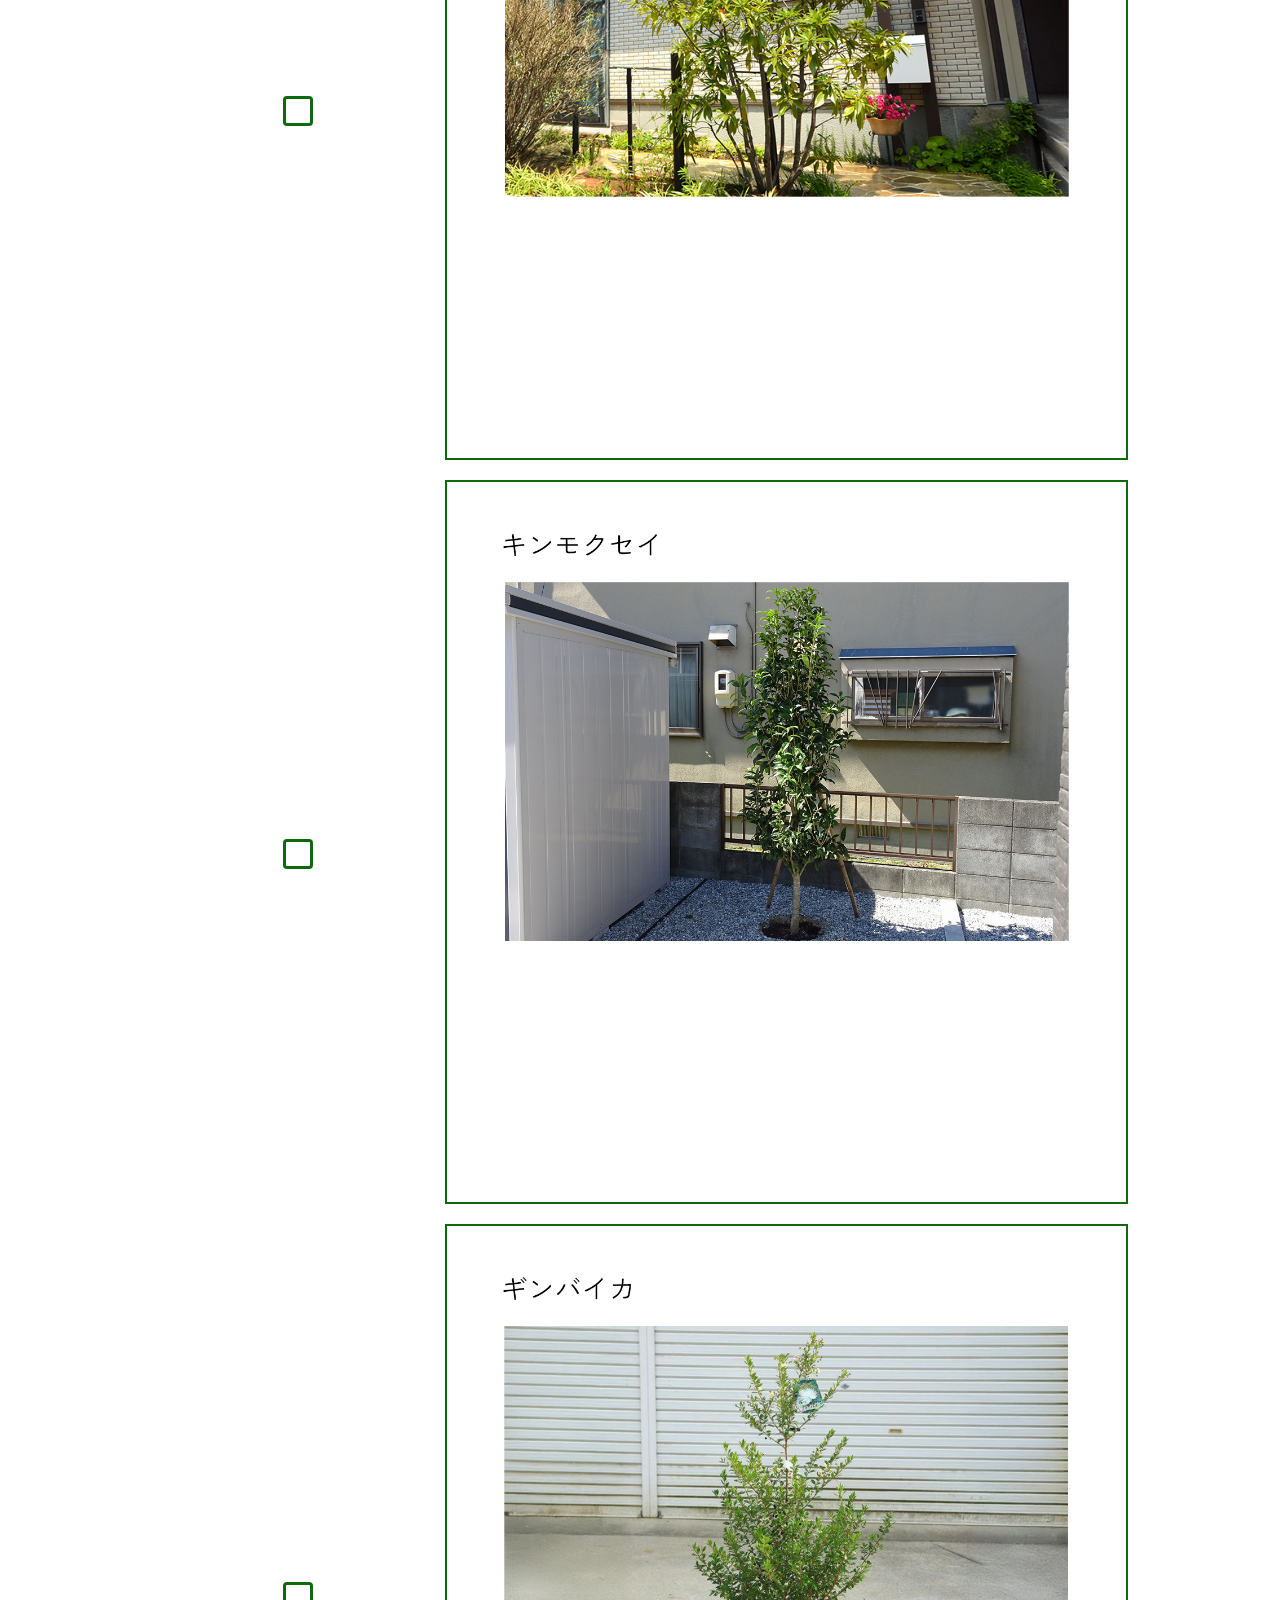
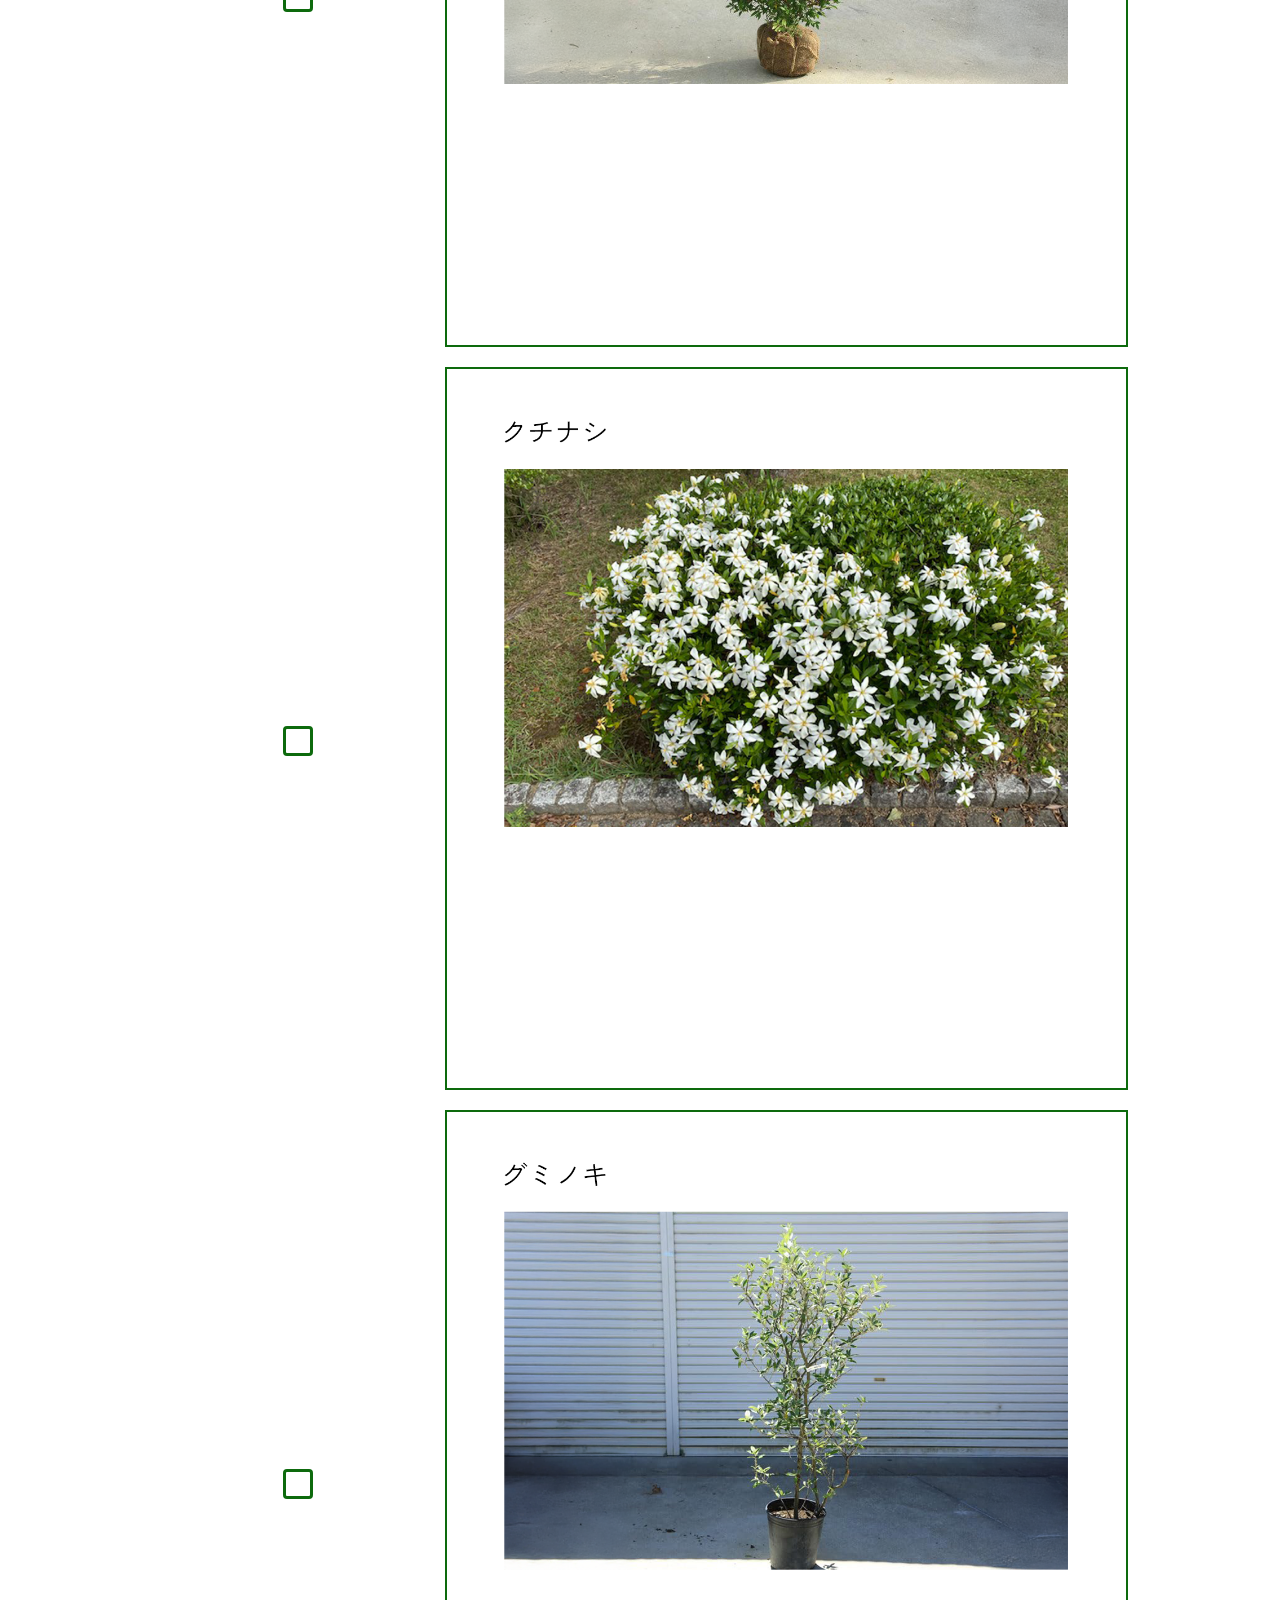
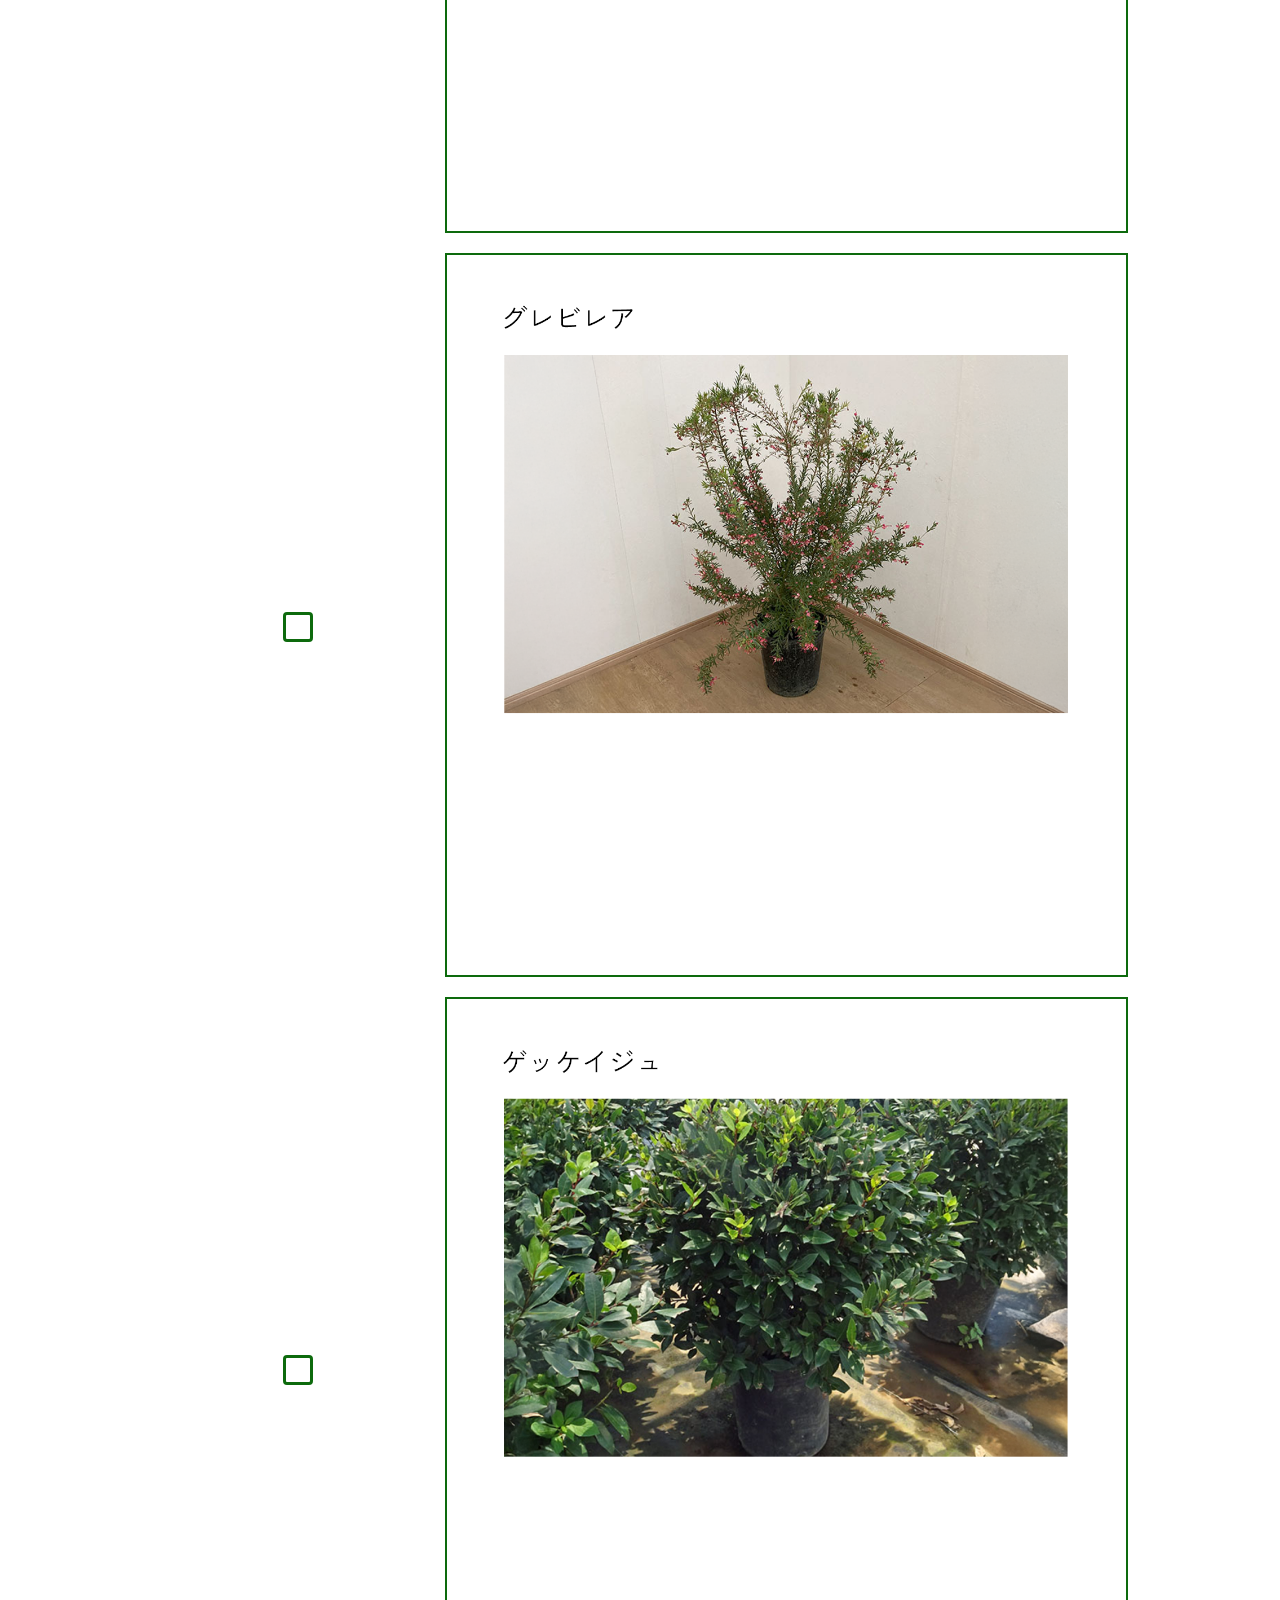
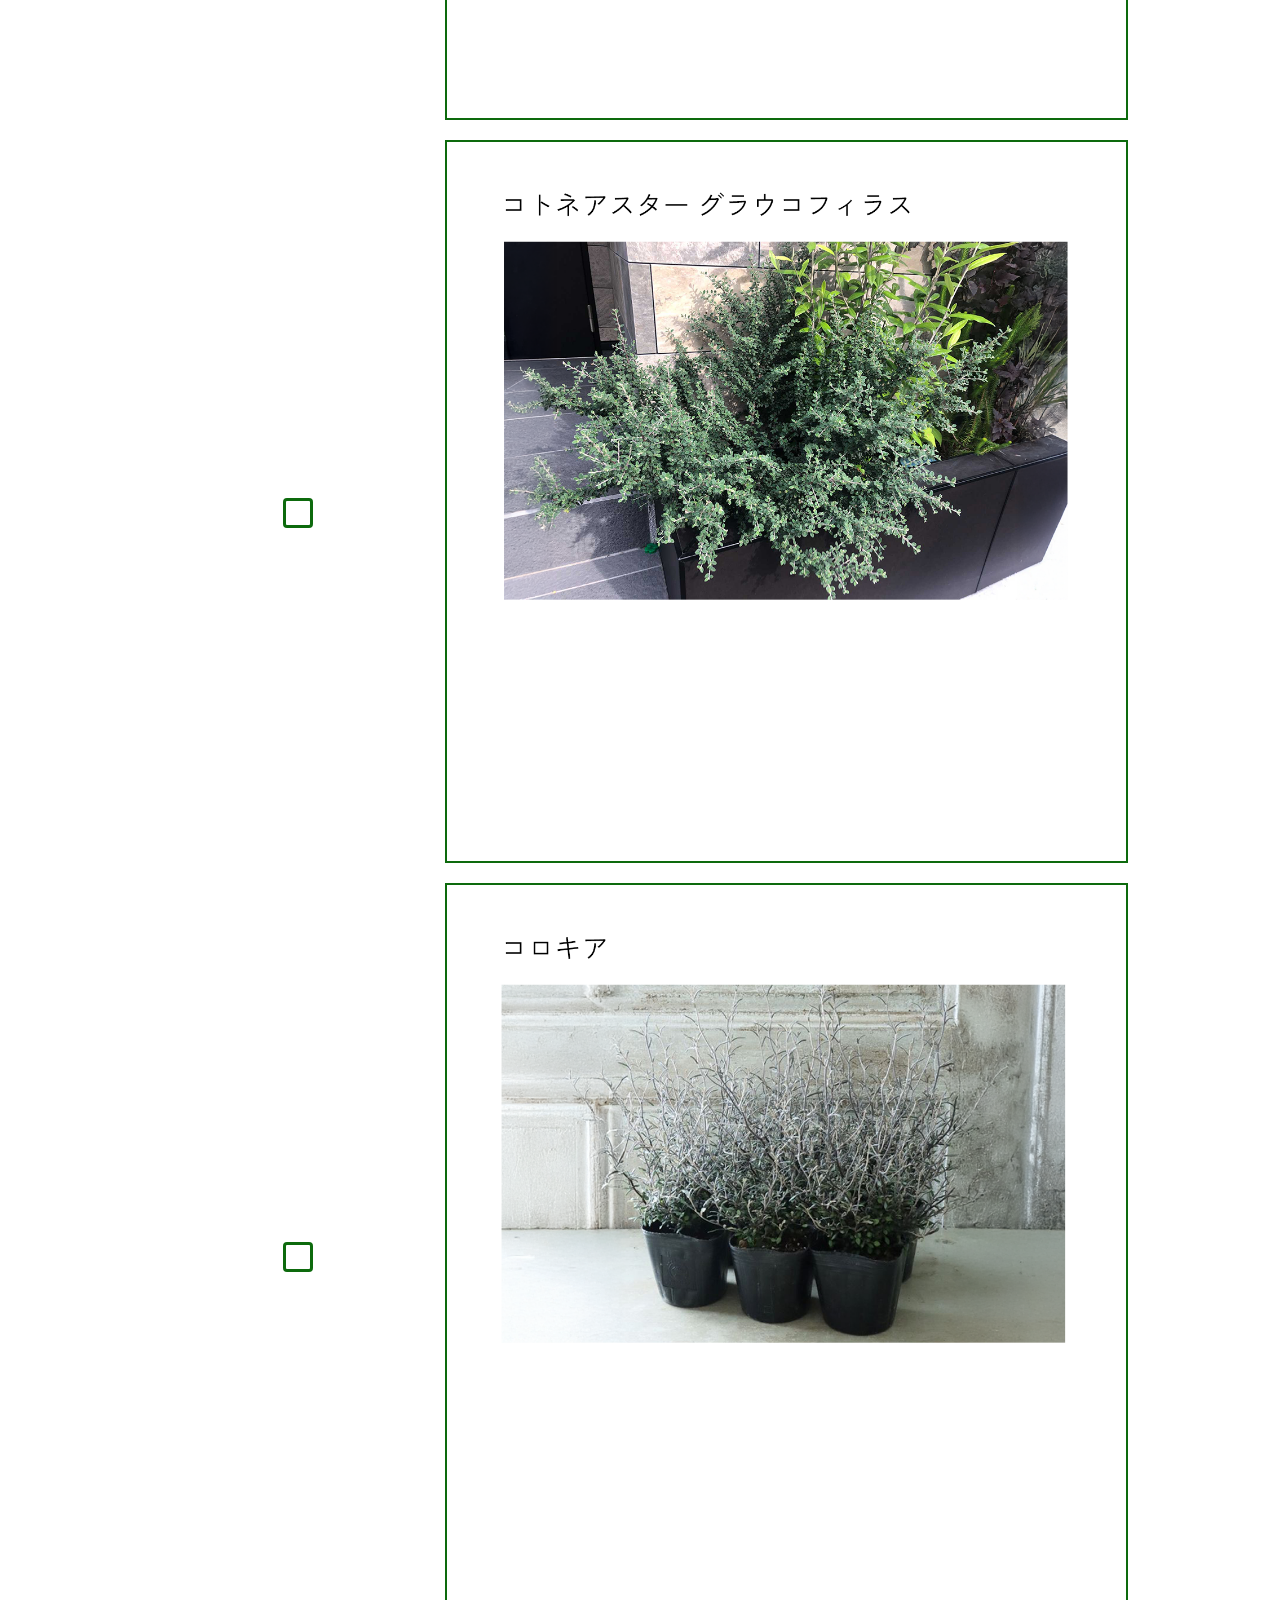
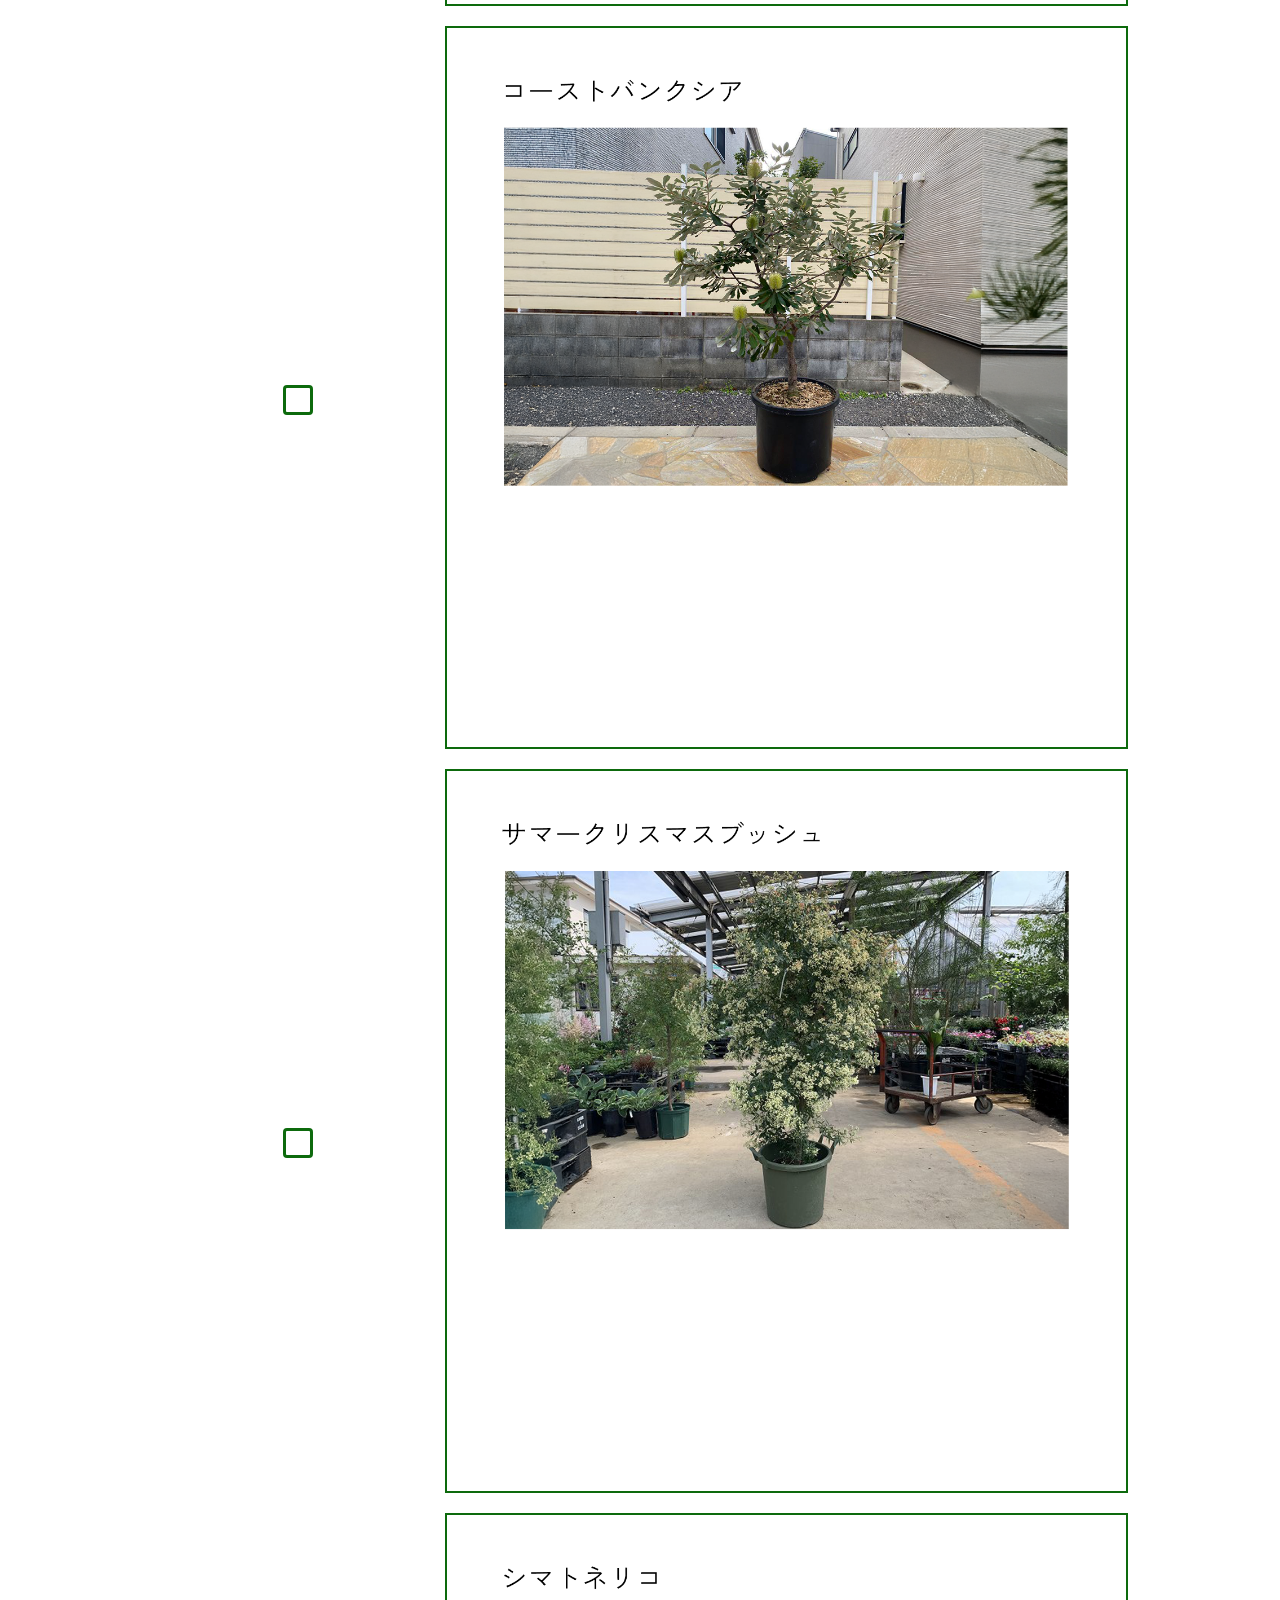
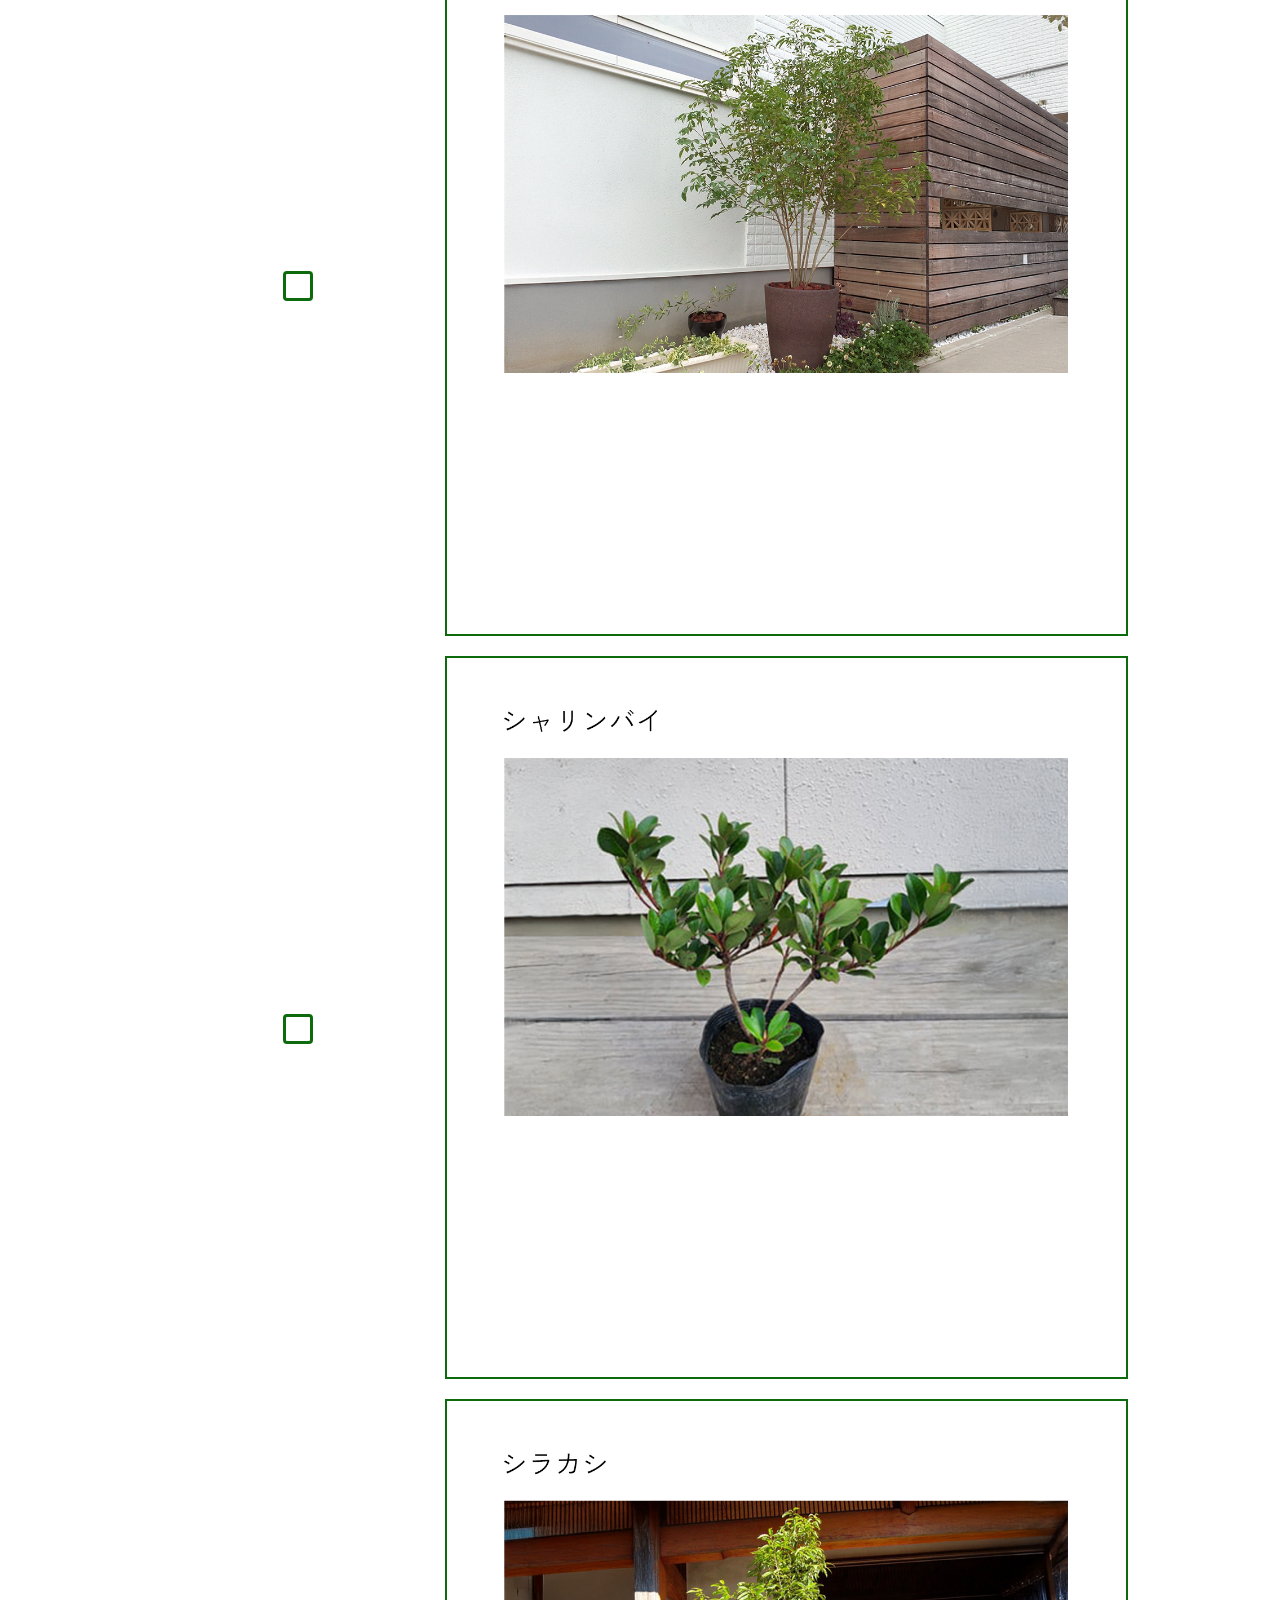
==== commit a9ac6cfc: "update" ====
--- a/index.html
+++ b/index.html
@@ -34,12 +34,12 @@
         <div class="container">
             <ul class="nav nav-pills mb-3" id="pills-tab" role="tablist">
                 <li class="nav-item" role="presentation">
+                    <button class="nav-link" id="pills-profile-tab" data-bs-toggle="pill" data-bs-target="#pills-profile"
+                            type="button" role="tab" aria-controls="pills-profile" aria-selected="false">草花・地被類</button>
+                </li>
+                <li class="nav-item" role="presentation">
                     <button class="nav-link active" id="pills-home-tab" data-bs-toggle="pill" data-bs-target="#pills-home"
                         type="button" role="tab" aria-controls="pills-home" aria-selected="true">常緑樹</button>
-                </li>
-                <li class="nav-item" role="presentation">
-                    <button class="nav-link" id="pills-profile-tab" data-bs-toggle="pill" data-bs-target="#pills-profile"
-                        type="button" role="tab" aria-controls="pills-profile" aria-selected="false">草花・地被類</button>
                 </li>
                 <li class="nav-item" role="presentation">
                     <button class="nav-link" id="pills-contact-tab" data-bs-toggle="pill" data-bs-target="#pills-contact"
@@ -48,216 +48,213 @@
             </ul>
             <div class="tab-content" id="pills-tabContent">
                 <div class="tab-pane fade show active" id="pills-home" role="tabpanel" aria-labelledby="pills-home-tab">
-                    Got it! Here's the corrected HTML code with the filenames ordered from `1` to `52`:
-
-                    ```html
-                    <div class="item-print">
-                        <div class="checkbox-print">
-                            <input class="form-check-input" type="checkbox" value="" id="">
+                    <div class="item-print">
+                        <div class="checkbox-print">
+                            <input class="form-check-input" type="checkbox" value="" >
                         </div>
                         <img src="./images/1/1_ゆず.png" alt="">
                     </div>
                     <div class="item-print">
                         <div class="checkbox-print">
-                            <input class="form-check-input" type="checkbox" value="" id="">
+                            <input class="form-check-input" type="checkbox" value="" >
                         </div>
                         <img src="./images/1/2_アセビ_.png" alt="">
                     </div>
                     <div class="item-print">
                         <div class="checkbox-print">
-                            <input class="form-check-input" type="checkbox" value="" id="">
+                            <input class="form-check-input" type="checkbox" value="" >
                         </div>
                         <img src="./images/1/3_イチゴノキ.png" alt="">
                     </div>
                     <div class="item-print">
                         <div class="checkbox-print">
-                            <input class="form-check-input" type="checkbox" value="" id="">
+                            <input class="form-check-input" type="checkbox" value="" >
                         </div>
                         <img src="./images/1/4_ウエストリンギア.png" alt="">
                     </div>
                     <div class="item-print">
                         <div class="checkbox-print">
-                            <input class="form-check-input" type="checkbox" value="" id="">
+                            <input class="form-check-input" type="checkbox" value="" >
                         </div>
                         <img src="./images/1/5_オタフクナンテン.png" alt="">
                     </div>
                     <div class="item-print">
                         <div class="checkbox-print">
-                            <input class="form-check-input" type="checkbox" value="" id="">
+                            <input class="form-check-input" type="checkbox" value="" >
                         </div>
                         <img src="./images/1/6_オリーブ.png" alt="">
                     </div>
                     <div class="item-print">
                         <div class="checkbox-print">
-                            <input class="form-check-input" type="checkbox" value="" id="">
+                            <input class="form-check-input" type="checkbox" value="" >
                         </div>
                         <img src="./images/1/7_オーストラリアンローズマリー.png" alt="">
                     </div>
                     <div class="item-print">
                         <div class="checkbox-print">
-                            <input class="form-check-input" type="checkbox" value="" id="">
+                            <input class="form-check-input" type="checkbox" value="" >
                         </div>
                         <img src="./images/1/8_カクレミノ.png" alt="">
                     </div>
                     <div class="item-print">
                         <div class="checkbox-print">
-                            <input class="form-check-input" type="checkbox" value="" id="">
+                            <input class="form-check-input" type="checkbox" value="" >
                         </div>
                         <img src="./images/1/9_カラタネオガタマ.png" alt="">
                     </div>
                     <div class="item-print">
                         <div class="checkbox-print">
-                            <input class="form-check-input" type="checkbox" value="" id="">
+                            <input class="form-check-input" type="checkbox" value="" >
                         </div>
                         <img src="./images/1/10_キンモクセイ.png" alt="">
                     </div>
                     <div class="item-print">
                         <div class="checkbox-print">
-                            <input class="form-check-input" type="checkbox" value="" id="">
+                            <input class="form-check-input" type="checkbox" value="" >
                         </div>
                         <img src="./images/1/11_ギンバイカ_.png" alt="">
                     </div>
                     <div class="item-print">
                         <div class="checkbox-print">
-                            <input class="form-check-input" type="checkbox" value="" id="">
+                            <input class="form-check-input" type="checkbox" value="" >
                         </div>
                         <img src="./images/1/12_クチナシ.png" alt="">
                     </div>
                     <div class="item-print">
                         <div class="checkbox-print">
-                            <input class="form-check-input" type="checkbox" value="" id="">
+                            <input class="form-check-input" type="checkbox" value="" >
                         </div>
                         <img src="./images/1/13_グミノキ.png" alt="">
                     </div>
                     <div class="item-print">
                         <div class="checkbox-print">
-                            <input class="form-check-input" type="checkbox" value="" id="">
+                            <input class="form-check-input" type="checkbox" value="" >
                         </div>
                         <img src="./images/1/14_グレビレア.png" alt="">
                     </div>
                     <div class="item-print">
                         <div class="checkbox-print">
-                            <input class="form-check-input" type="checkbox" value="" id="">
+                            <input class="form-check-input" type="checkbox" value="" >
                         </div>
                         <img src="./images/1/15_ゲッケイジュ.png" alt="">
                     </div>
                     <div class="item-print">
                         <div class="checkbox-print">
-                            <input class="form-check-input" type="checkbox" value="" id="">
+                            <input class="form-check-input" type="checkbox" value="" >
                         </div>
                         <img src="./images/1/16_コトネアスター グラウコフィラス.png" alt="">
                     </div>
                     <div class="item-print">
                         <div class="checkbox-print">
-                            <input class="form-check-input" type="checkbox" value="" id="">
+                            <input class="form-check-input" type="checkbox" value="" >
                         </div>
                         <img src="./images/1/17_コロキア.png" alt="">
                     </div>
                     <div class="item-print">
                         <div class="checkbox-print">
-                            <input class="form-check-input" type="checkbox" value="" id="">
+                            <input class="form-check-input" type="checkbox" value="" >
                         </div>
                         <img src="./images/1/18_コーストバンクシア.png" alt="">
                     </div>
                     <div class="item-print">
                         <div class="checkbox-print">
-                            <input class="form-check-input" type="checkbox" value="" id="">
+                            <input class="form-check-input" type="checkbox" value="" >
                         </div>
                         <img src="./images/1/19_サマークリスマスブッシュ.png" alt="">
                     </div>
                     <div class="item-print">
                         <div class="checkbox-print">
-                            <input class="form-check-input" type="checkbox" value="" id="">
+                            <input class="form-check-input" type="checkbox" value="" >
                         </div>
                         <img src="./images/1/20_シマトネリコ.png" alt="">
                     </div>
                     <div class="item-print">
                         <div class="checkbox-print">
-                            <input class="form-check-input" type="checkbox" value="" id="">
+                            <input class="form-check-input" type="checkbox" value="" >
                         </div>
                         <img src="./images/1/21_シャリンバイ.png" alt="">
                     </div>
                     <div class="item-print">
                         <div class="checkbox-print">
-                            <input class="form-check-input" type="checkbox" value="" id="">
+                            <input class="form-check-input" type="checkbox" value="" >
                         </div>
                         <img src="./images/1/22_シラカシ.png" alt="">
                     </div>
                     <div class="item-print">
                         <div class="checkbox-print">
-                            <input class="form-check-input" type="checkbox" value="" id="">
+                            <input class="form-check-input" type="checkbox" value="" >
                         </div>
                         <img src="./images/1/23_シルバーティーツリー.png" alt="">
                     </div>
                     <div class="item-print">
                         <div class="checkbox-print">
-                            <input class="form-check-input" type="checkbox" value="" id="">
+                            <input class="form-check-input" type="checkbox" value="" >
                         </div>
                         <img src="./images/1/24_シルバープリペット.png" alt="">
                     </div>
                     <div class="item-print">
                         <div class="checkbox-print">
-                            <input class="form-check-input" type="checkbox" value="" id="">
+                            <input class="form-check-input" type="checkbox" value="" >
                         </div>
                         <img src="./images/1/25_ジャカランダ.png" alt="">
                     </div>
                     <div class="item-print">
                         <div class="checkbox-print">
-                            <input class="form-check-input" type="checkbox" value="" id="">
+                            <input class="form-check-input" type="checkbox" value="" >
                         </div>
                         <img src="./images/1/26_ソヨゴl.png" alt="">
                     </div>
                     <div class="item-print">
                         <div class="checkbox-print">
-                            <input class="form-check-input" type="checkbox" value="" id="">
+                            <input class="form-check-input" type="checkbox" value="" >
                         </div>
                         <img src="./images/1/27_トキワエゴノキ.png" alt="">
                     </div>
                     <div class="item-print">
                         <div class="checkbox-print">
-                            <input class="form-check-input" type="checkbox" value="" id="">
+                            <input class="form-check-input" type="checkbox" value="" >
                         </div>
                         <img src="./images/1/28_トキワマンサク.png" alt="">
                     </div>
                     <div class="item-print">
                         <div class="checkbox-print">
-                            <input class="form-check-input" type="checkbox" value="" id="">
+                            <input class="form-check-input" type="checkbox" value="" >
                         </div>
                         <img src="./images/1/29_トキワモミジ.png" alt="">
                     </div>
                     <div class="item-print">
                         <div class="checkbox-print">
-                            <input class="form-check-input" type="checkbox" value="" id="">
+                            <input class="form-check-input" type="checkbox" value="" >
                         </div>
                         <img src="./images/1/30_トベラ.png" alt="">
                     </div>
                     <div class="item-print">
                         <div class="checkbox-print">
-                            <input class="form-check-input" type="checkbox" value="" id="">
+                            <input class="form-check-input" type="checkbox" value="" >
                         </div>
                         <img src="./images/1/31_ドドナエア.png" alt="">
                     </div>
                     <div class="item-print">
                         <div class="checkbox-print">
-                            <input class="form-check-input" type="checkbox" value="" id="">
+                            <input class="form-check-input" type="checkbox" value="" >
                         </div>
                         <img src="./images/1/32_ナンテン.png" alt="">
                     </div>
                     <div class="item-print">
                         <div class="checkbox-print">
-                            <input class="form-check-input" type="checkbox" value="" id="">
+                            <input class="form-check-input" type="checkbox" value="" >
                         </div>
                         <img src="./images/1/33_ハイノキ.png" alt="">
                     </div>
                     <div class="item-print">
                         <div class="checkbox-print">
-                            <input class="form-check-input" type="checkbox" value="" id="">
+                            <input class="form-check-input" type="checkbox" value="" >
                         </div>
                         <img src="./images/1/34_ヒメユズリハ.png" alt="">
                     </div>
                     <div class="item-print">
                         <div class="checkbox-print">
-                            <input class="form-check-input" type="checkbox" value="" id="">
+                            <input class="form-check-input" type="checkbox" value="" >
                         </div>
                         <img src
 
@@ -265,103 +262,103 @@
                     </div>
                     <div class="item-print">
                         <div class="checkbox-print">
-                            <input class="form-check-input" type="checkbox" value="" id="">
+                            <input class="form-check-input" type="checkbox" value="" >
                         </div>
                         <img src="./images/1/36_フェイジョア.png" alt="">
                     </div>
                     <div class="item-print">
                         <div class="checkbox-print">
-                            <input class="form-check-input" type="checkbox" value="" id="">
+                            <input class="form-check-input" type="checkbox" value="" >
                         </div>
                         <img src="./images/1/37_ブラシノキ.png" alt="">
                     </div>
                     <div class="item-print">
                         <div class="checkbox-print">
-                            <input class="form-check-input" type="checkbox" value="" id="">
+                            <input class="form-check-input" type="checkbox" value="" >
                         </div>
                         <img src="./images/1/38_ブルーパシフィック.png" alt="">
                     </div>
                     <div class="item-print">
                         <div class="checkbox-print">
-                            <input class="form-check-input" type="checkbox" value="" id="">
+                            <input class="form-check-input" type="checkbox" value="" >
                         </div>
                         <img src="./images/1/39_マホニアコンフューサ.png" alt="">
                     </div>
                     <div class="item-print">
                         <div class="checkbox-print">
-                            <input class="form-check-input" type="checkbox" value="" id="">
+                            <input class="form-check-input" type="checkbox" value="" >
                         </div>
                         <img src="./images/1/40_マルバシャリンバイ.png" alt="">
                     </div>
                     <div class="item-print">
                         <div class="checkbox-print">
-                            <input class="form-check-input" type="checkbox" value="" id="">
+                            <input class="form-check-input" type="checkbox" value="" >
                         </div>
                         <img src="./images/1/41_マルバノキ.png" alt="">
                     </div>
                     <div class="item-print">
                         <div class="checkbox-print">
-                            <input class="form-check-input" type="checkbox" value="" id="">
+                            <input class="form-check-input" type="checkbox" value="" >
                         </div>
                         <img src="./images/1/42_マンリョウ.png" alt="">
                     </div>
                     <div class="item-print">
                         <div class="checkbox-print">
-                            <input class="form-check-input" type="checkbox" value="" id="">
+                            <input class="form-check-input" type="checkbox" value="" >
                         </div>
                         <img src="./images/1/43_ミモザ.png" alt="">
                     </div>
                     <div class="item-print">
                         <div class="checkbox-print">
-                            <input class="form-check-input" type="checkbox" value="" id="">
+                            <input class="form-check-input" type="checkbox" value="" >
                         </div>
                         <img src="./images/1/44_メラレウカ.png" alt="">
                     </div>
                     <div class="item-print">
                         <div class="checkbox-print">
-                            <input class="form-check-input" type="checkbox" value="" id="">
+                            <input class="form-check-input" type="checkbox" value="" >
                         </div>
                         <img src="./images/1/45_ヤマモモ.png" alt="">
                     </div>
                     <div class="item-print">
                         <div class="checkbox-print">
-                            <input class="form-check-input" type="checkbox" value="" id="">
+                            <input class="form-check-input" type="checkbox" value="" >
                         </div>
                         <img src="./images/1/46_ユーカリ.png" alt="">
                     </div>
                     <div class="item-print">
                         <div class="checkbox-print">
-                            <input class="form-check-input" type="checkbox" value="" id="">
+                            <input class="form-check-input" type="checkbox" value="" >
                         </div>
                         <img src="./images/1/47_ライム.png" alt="">
                     </div>
                     <div class="item-print">
                         <div class="checkbox-print">
-                            <input class="form-check-input" type="checkbox" value="" id="">
+                            <input class="form-check-input" type="checkbox" value="" >
                         </div>
                         <img src="./images/1/48_レプトスペリマム_.png" alt="">
                     </div>
                     <div class="item-print">
                         <div class="checkbox-print">
-                            <input class="form-check-input" type="checkbox" value="" id="">
+                            <input class="form-check-input" type="checkbox" value="" >
                         </div>
                         <img src="./images/1/49_レモン.png" alt="">
                     </div>
                     <div class="item-print">
                         <div class="checkbox-print">
-                            <input class="form-check-input" type="checkbox" value="" id="">
+                            <input class="form-check-input" type="checkbox" value="" >
                         </div>
                         <img src="./images/1/50_ローズマリー.png" alt="">
                     </div>
                     <div class="item-print">
                         <div class="checkbox-print">
-                            <input class="form-check-input" type="checkbox" value="" id="">
+                            <input class="form-check-input" type="checkbox" value="" >
                         </div>
                         <img src="./images/1/51_大名竹.png" alt="">
                     </div>
                     <div class="item-print">
                         <div class="checkbox-print">
-                            <input class="form-check-input" type="checkbox" value="" id="">
+                            <input class="form-check-input" type="checkbox" value="" >
                         </div>
                         <img src="./images/1/52_常緑ヤマボウシ_.png" alt="">
                     </div>
@@ -369,133 +366,133 @@
                 <div class="tab-pane fade" id="pills-profile" role="tabpanel" aria-labelledby="pills-profile-tab">
                     <div class="item-print">
                         <div class="checkbox-print">
-                            <input class="form-check-input" type="checkbox" value="" id="">
+                            <input class="form-check-input" type="checkbox" value="" >
                         </div>
                         <img src="./images/2/1_アジサイ・アナベル.png" alt="">
                     </div>
                     <div class="item-print">
                         <div class="checkbox-print">
-                            <input class="form-check-input" type="checkbox" value="" id="">
+                            <input class="form-check-input" type="checkbox" value="" >
                         </div>
                         <img src="./images/2/2_アジュガ.png" alt="">
                     </div>
                     <div class="item-print">
                         <div class="checkbox-print">
-                            <input class="form-check-input" type="checkbox" value="" id="">
+                            <input class="form-check-input" type="checkbox" value="" >
                         </div>
                         <img src="./images/2/3_アジュガシルバー_.png" alt="">
                     </div>
                     <div class="item-print">
                         <div class="checkbox-print">
-                            <input class="form-check-input" type="checkbox" value="" id="">
+                            <input class="form-check-input" type="checkbox" value="" >
                         </div>
                         <img src="./images/2/4_キチジョウソウ.png" alt="">
                     </div>
                     <div class="item-print">
                         <div class="checkbox-print">
-                            <input class="form-check-input" type="checkbox" value="" id="">
+                            <input class="form-check-input" type="checkbox" value="" >
                         </div>
                         <img src="./images/2/5_ギボウシ.png" alt="">
                     </div>
                     <div class="item-print">
                         <div class="checkbox-print">
-                            <input class="form-check-input" type="checkbox" value="" id="">
+                            <input class="form-check-input" type="checkbox" value="" >
                         </div>
                         <img src="./images/2/6_グレビレア_.png" alt="">
                     </div>
                     <div class="item-print">
                         <div class="checkbox-print">
-                            <input class="form-check-input" type="checkbox" value="" id="">
+                            <input class="form-check-input" type="checkbox" value="" >
                         </div>
                         <img src="./images/2/7_コクリュウ.png" alt="">
                     </div>
                     <div class="item-print">
                         <div class="checkbox-print">
-                            <input class="form-check-input" type="checkbox" value="" id="">
+                            <input class="form-check-input" type="checkbox" value="" >
                         </div>
                         <img src="./images/2/8_タイム_.png" alt="">
                     </div>
                     <div class="item-print">
                         <div class="checkbox-print">
-                            <input class="form-check-input" type="checkbox" value="" id="">
+                            <input class="form-check-input" type="checkbox" value="" >
                         </div>
                         <img src="./images/2/9_タマシダ.png" alt="">
                     </div>
                     <div class="item-print">
                         <div class="checkbox-print">
-                            <input class="form-check-input" type="checkbox" value="" id="">
+                            <input class="form-check-input" type="checkbox" value="" >
                         </div>
                         <img src="./images/2/10_タマリュウ.png" alt="">
                     </div>
                     <div class="item-print">
                         <div class="checkbox-print">
-                            <input class="form-check-input" type="checkbox" value="" id="">
+                            <input class="form-check-input" type="checkbox" value="" >
                         </div>
                         <img src="./images/2/11_ダイカンドラシルバーフォール.png" alt="">
                     </div>
                     <div class="item-print">
                         <div class="checkbox-print">
-                            <input class="form-check-input" type="checkbox" value="" id="">
+                            <input class="form-check-input" type="checkbox" value="" >
                         </div>
                         <img src="./images/2/12_ツルニチニチソウ.png" alt="">
                     </div>
                     <div class="item-print">
                         <div class="checkbox-print">
-                            <input class="form-check-input" type="checkbox" value="" id="">
+                            <input class="form-check-input" type="checkbox" value="" >
                         </div>
                         <img src="./images/2/13_ツワブキ.png" alt="">
                     </div>
                     <div class="item-print">
                         <div class="checkbox-print">
-                            <input class="form-check-input" type="checkbox" value="" id="">
+                            <input class="form-check-input" type="checkbox" value="" >
                         </div>
                         <img src="./images/2/14_トクサ.png" alt="">
                     </div>
                     <div class="item-print">
                         <div class="checkbox-print">
-                            <input class="form-check-input" type="checkbox" value="" id="">
+                            <input class="form-check-input" type="checkbox" value="" >
                         </div>
                         <img src="./images/2/15_ドウダンツツジ.png" alt="">
                     </div>
                     <div class="item-print">
                         <div class="checkbox-print">
-                            <input class="form-check-input" type="checkbox" value="" id="">
+                            <input class="form-check-input" type="checkbox" value="" >
                         </div>
                         <img src="./images/2/16_ノシラン.png" alt="">
                     </div>
                     <div class="item-print">
                         <div class="checkbox-print">
-                            <input class="form-check-input" type="checkbox" value="" id="">
+                            <input class="form-check-input" type="checkbox" value="" >
                         </div>
                         <img src="./images/2/17_ハツユキカズラ_.png" alt="">
                     </div>
                     <div class="item-print">
                         <div class="checkbox-print">
-                            <input class="form-check-input" type="checkbox" value="" id="">
+                            <input class="form-check-input" type="checkbox" value="" >
                         </div>
                         <img src="./images/2/18_フウチソウ.png" alt="">
                     </div>
                     <div class="item-print">
                         <div class="checkbox-print">
-                            <input class="form-check-input" type="checkbox" value="" id="">
+                            <input class="form-check-input" type="checkbox" value="" >
                         </div>
                         <img src="./images/2/19_フッキソウ_.png" alt="">
                     </div>
                     <div class="item-print">
                         <div class="checkbox-print">
-                            <input class="form-check-input" type="checkbox" value="" id="">
+                            <input class="form-check-input" type="checkbox" value="" >
                         </div>
                         <img src="./images/2/20_フレンチラベンダー.png" alt="">
                     </div>
                     <div class="item-print">
                         <div class="checkbox-print">
-                            <input class="form-check-input" type="checkbox" value="" id="">
+                            <input class="form-check-input" type="checkbox" value="" >
                         </div>
                         <img src="./images/2/21_ベロニカ.png" alt="">
                     </div>
                     <div class="item-print">
                         <div class="checkbox-print">
-                            <input class="form-check-input" type="checkbox" value="" id="">
+                            <input class="form-check-input" type="checkbox" value="" >
                         </div>
                         <img src="./images/2/22_ヤブラン.png" alt="">
                     </div>
@@ -503,157 +500,157 @@
                 <div class="tab-pane fade" id="pills-contact" role="tabpanel" aria-labelledby="pills-contact-tab">
                     <div class="item-print">
                         <div class="checkbox-print">
-                            <input class="form-check-input" type="checkbox" value="" id="">
+                            <input class="form-check-input" type="checkbox" value="" >
                         </div>
                         <img src="./images/3/1_アオダモ.png" alt="">
                     </div>
                     <div class="item-print">
                         <div class="checkbox-print">
-                            <input class="form-check-input" type="checkbox" value="" id="">
+                            <input class="form-check-input" type="checkbox" value="" >
                         </div>
                         <img src="./images/3/2_アオハダ.png" alt="">
                     </div>
                     <div class="item-print">
                         <div class="checkbox-print">
-                            <input class="form-check-input" type="checkbox" value="" id="">
+                            <input class="form-check-input" type="checkbox" value="" >
                         </div>
                         <img src="./images/3/3_イチヂク.png" alt="">
                     </div>
                     <div class="item-print">
                         <div class="checkbox-print">
-                            <input class="form-check-input" type="checkbox" value="" id="">
+                            <input class="form-check-input" type="checkbox" value="" >
                         </div>
                         <img src="./images/3/4_イヌコリヤナギ.png" alt="">
                     </div>
                     <div class="item-print">
                         <div class="checkbox-print">
-                            <input class="form-check-input" type="checkbox" value="" id="">
+                            <input class="form-check-input" type="checkbox" value="" >
                         </div>
                         <img src="./images/3/5_エゴノキ.png" alt="">
                     </div>
                     <div class="item-print">
                         <div class="checkbox-print">
-                            <input class="form-check-input" type="checkbox" value="" id="">
+                            <input class="form-check-input" type="checkbox" value="" >
                         </div>
                         <img src="./images/3/6_オミナエシ.png" alt="">
                     </div>
                     <div class="item-print">
                         <div class="checkbox-print">
-                            <input class="form-check-input" type="checkbox" value="" id="">
+                            <input class="form-check-input" type="checkbox" value="" >
                         </div>
                         <img src="./images/3/7_カツラ.png" alt="">
                     </div>
                     <div class="item-print">
                         <div class="checkbox-print">
-                            <input class="form-check-input" type="checkbox" value="" id="">
+                            <input class="form-check-input" type="checkbox" value="" >
                         </div>
                         <img src="./images/3/8_クロモジ.png" alt="">
                     </div>
                     <div class="item-print">
                         <div class="checkbox-print">
-                            <input class="form-check-input" type="checkbox" value="" id="">
+                            <input class="form-check-input" type="checkbox" value="" >
                         </div>
                         <img src="./images/3/9_コデマリ.png" alt="">
                     </div>
                     <div class="item-print">
                         <div class="checkbox-print">
-                            <input class="form-check-input" type="checkbox" value="" id="">
+                            <input class="form-check-input" type="checkbox" value="" >
                         </div>
                         <img src="./images/3/10_コハウチワカエデ.png" alt="">
                     </div>
                     <div class="item-print">
                         <div class="checkbox-print">
-                            <input class="form-check-input" type="checkbox" value="" id="">
+                            <input class="form-check-input" type="checkbox" value="" >
                         </div>
                         <img src="./images/3/11_サルスベリ.png" alt="">
                     </div>
                     <div class="item-print">
                         <div class="checkbox-print">
-                            <input class="form-check-input" type="checkbox" value="" id="">
+                            <input class="form-check-input" type="checkbox" value="" >
                         </div>
                         <img src="./images/3/12_シロモジ_.png" alt="">
                     </div>
                     <div class="item-print">
                         <div class="checkbox-print">
-                            <input class="form-check-input" type="checkbox" value="" id="">
+                            <input class="form-check-input" type="checkbox" value="" >
                         </div>
                         <img src="./images/3/13_ジューンベリー_.png" alt="">
                     </div>
                     <div class="item-print">
                         <div class="checkbox-print">
-                            <input class="form-check-input" type="checkbox" value="" id="">
+                            <input class="form-check-input" type="checkbox" value="" >
                         </div>
                         <img src="./images/3/14_スモークツリー.png" alt="">
                     </div>
                     <div class="item-print">
                         <div class="checkbox-print">
-                            <input class="form-check-input" type="checkbox" value="" id="">
+                            <input class="form-check-input" type="checkbox" value="" >
                         </div>
                         <img src="./images/3/15_ドウダンツツジ.png" alt="">
                     </div>
                     <div class="item-print">
                         <div class="checkbox-print">
-                            <input class="form-check-input" type="checkbox" value="" id="">
+                            <input class="form-check-input" type="checkbox" value="" >
                         </div>
                         <img src="./images/3/16_ナツハゼ.png" alt="">
                     </div>
                     <div class="item-print">
                         <div class="checkbox-print">
-                            <input class="form-check-input" type="checkbox" value="" id="">
+                            <input class="form-check-input" type="checkbox" value="" >
                         </div>
                         <img src="./images/3/17_ハウチワカエデ.png" alt="">
                     </div>
                     <div class="item-print">
                         <div class="checkbox-print">
-                            <input class="form-check-input" type="checkbox" value="" id="">
+                            <input class="form-check-input" type="checkbox" value="" >
                         </div>
                         <img src="./images/3/18_ハギ.png" alt="">
                     </div>
                     <div class="item-print">
                         <div class="checkbox-print">
-                            <input class="form-check-input" type="checkbox" value="" id="">
+                            <input class="form-check-input" type="checkbox" value="" >
                         </div>
                         <img src="./images/3/19_ハナミズキ.png" alt="">
                     </div>
                     <div class="item-print">
                         <div class="checkbox-print">
-                            <input class="form-check-input" type="checkbox" value="" id="">
+                            <input class="form-check-input" type="checkbox" value="" >
                         </div>
                         <img src="./images/3/20_ヒメシャラ.png" alt="">
                     </div>
                     <div class="item-print">
                         <div class="checkbox-print">
-                            <input class="form-check-input" type="checkbox" value="" id="">
+                            <input class="form-check-input" type="checkbox" value="" >
                         </div>
                         <img src="./images/3/21_ブルーベリー.png" alt="">
                     </div>
                     <div class="item-print">
                         <div class="checkbox-print">
-                            <input class="form-check-input" type="checkbox" value="" id="">
+                            <input class="form-check-input" type="checkbox" value="" >
                         </div>
                         <img src="./images/3/22_ミツマタ.png" alt="">
                     </div>
                     <div class="item-print">
                         <div class="checkbox-print">
-                            <input class="form-check-input" type="checkbox" value="" id="">
+                            <input class="form-check-input" type="checkbox" value="" >
                         </div>
                         <img src="./images/3/23_モミジ_.png" alt="">
                     </div>
                     <div class="item-print">
                         <div class="checkbox-print">
-                            <input class="form-check-input" type="checkbox" value="" id="">
+                            <input class="form-check-input" type="checkbox" value="" >
                         </div>
                         <img src="./images/3/24_ヤマボウシ.png" alt="">
                     </div>
                     <div class="item-print">
                         <div class="checkbox-print">
-                            <input class="form-check-input" type="checkbox" value="" id="">
+                            <input class="form-check-input" type="checkbox" value="" >
                         </div>
                         <img src="./images/3/25_ユキヤナギ.png" alt="">
                     </div>
                     <div class="item-print">
                         <div class="checkbox-print">
-                            <input class="form-check-input" type="checkbox" value="" id="">
+                            <input class="form-check-input" type="checkbox" value="" >
                         </div>
                         <img src="./images/3/26_ユスラウメ_.png" alt="">
                     </div>
--- a/css/style.css
+++ b/css/style.css
@@ -39,10 +39,10 @@
 .form-check-input:checked{background-color: #0d6a0d;}
 .item-print img{border: 2px solid #0d6a0d; padding: 10px; width: 70%; margin-bottom: 20px;}
 
-.a4.portrait .block:first-child, .a4.portrait .block:nth-child(3){border-right: 2px solid grey; border-bottom: 2px solid grey;}
-.a4.portrait .block:nth-child(2), .a4.portrait .block:nth-child(4){border-bottom: 2px solid grey;}
-.a4.portrait .block:nth-child(5){border-right: 2px solid grey;}
+/*.a4.portrait .block:first-child, .a4.portrait .block:nth-child(3){border-right: 2px solid grey; border-bottom: 2px solid grey;}*/
+/*.a4.portrait .block:nth-child(2), .a4.portrait .block:nth-child(4){border-bottom: 2px solid grey;}*/
+/*.a4.portrait .block:nth-child(5){border-right: 2px solid grey;}*/
 
-.a4.landscape .block:first-child, .a4.landscape .block:nth-child(2){border-right: 2px solid grey; border-bottom: 2px solid grey;}
-.a4.landscape .block:nth-child(3){border-bottom: 2px solid grey;}
-.a4.landscape .block:nth-child(4),.a4.landscape .block:nth-child(5){border-right: 2px solid grey}
+/*.a4.landscape .block:first-child, .a4.landscape .block:nth-child(2){border-right: 2px solid grey; border-bottom: 2px solid grey;}*/
+/*.a4.landscape .block:nth-child(3){border-bottom: 2px solid grey;}*/
+/*.a4.landscape .block:nth-child(4),.a4.landscape .block:nth-child(5){border-right: 2px solid grey}*/
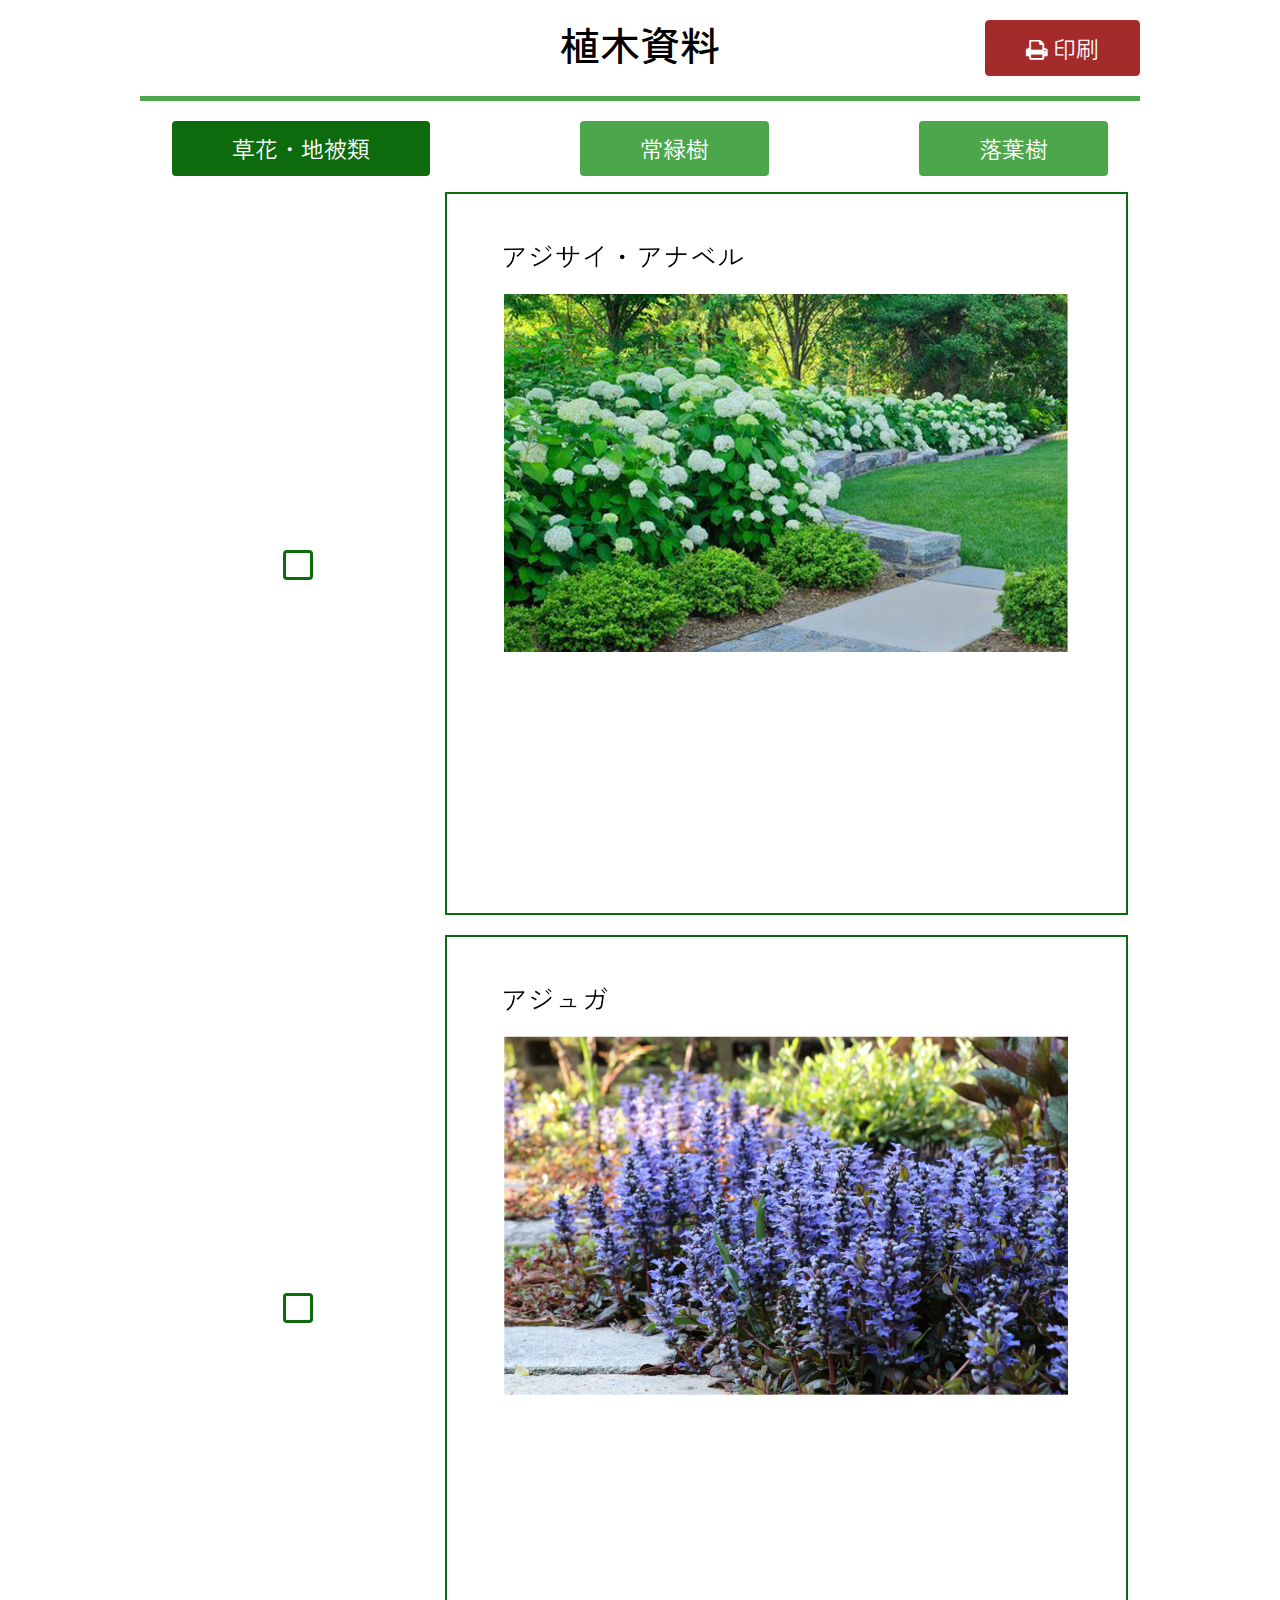
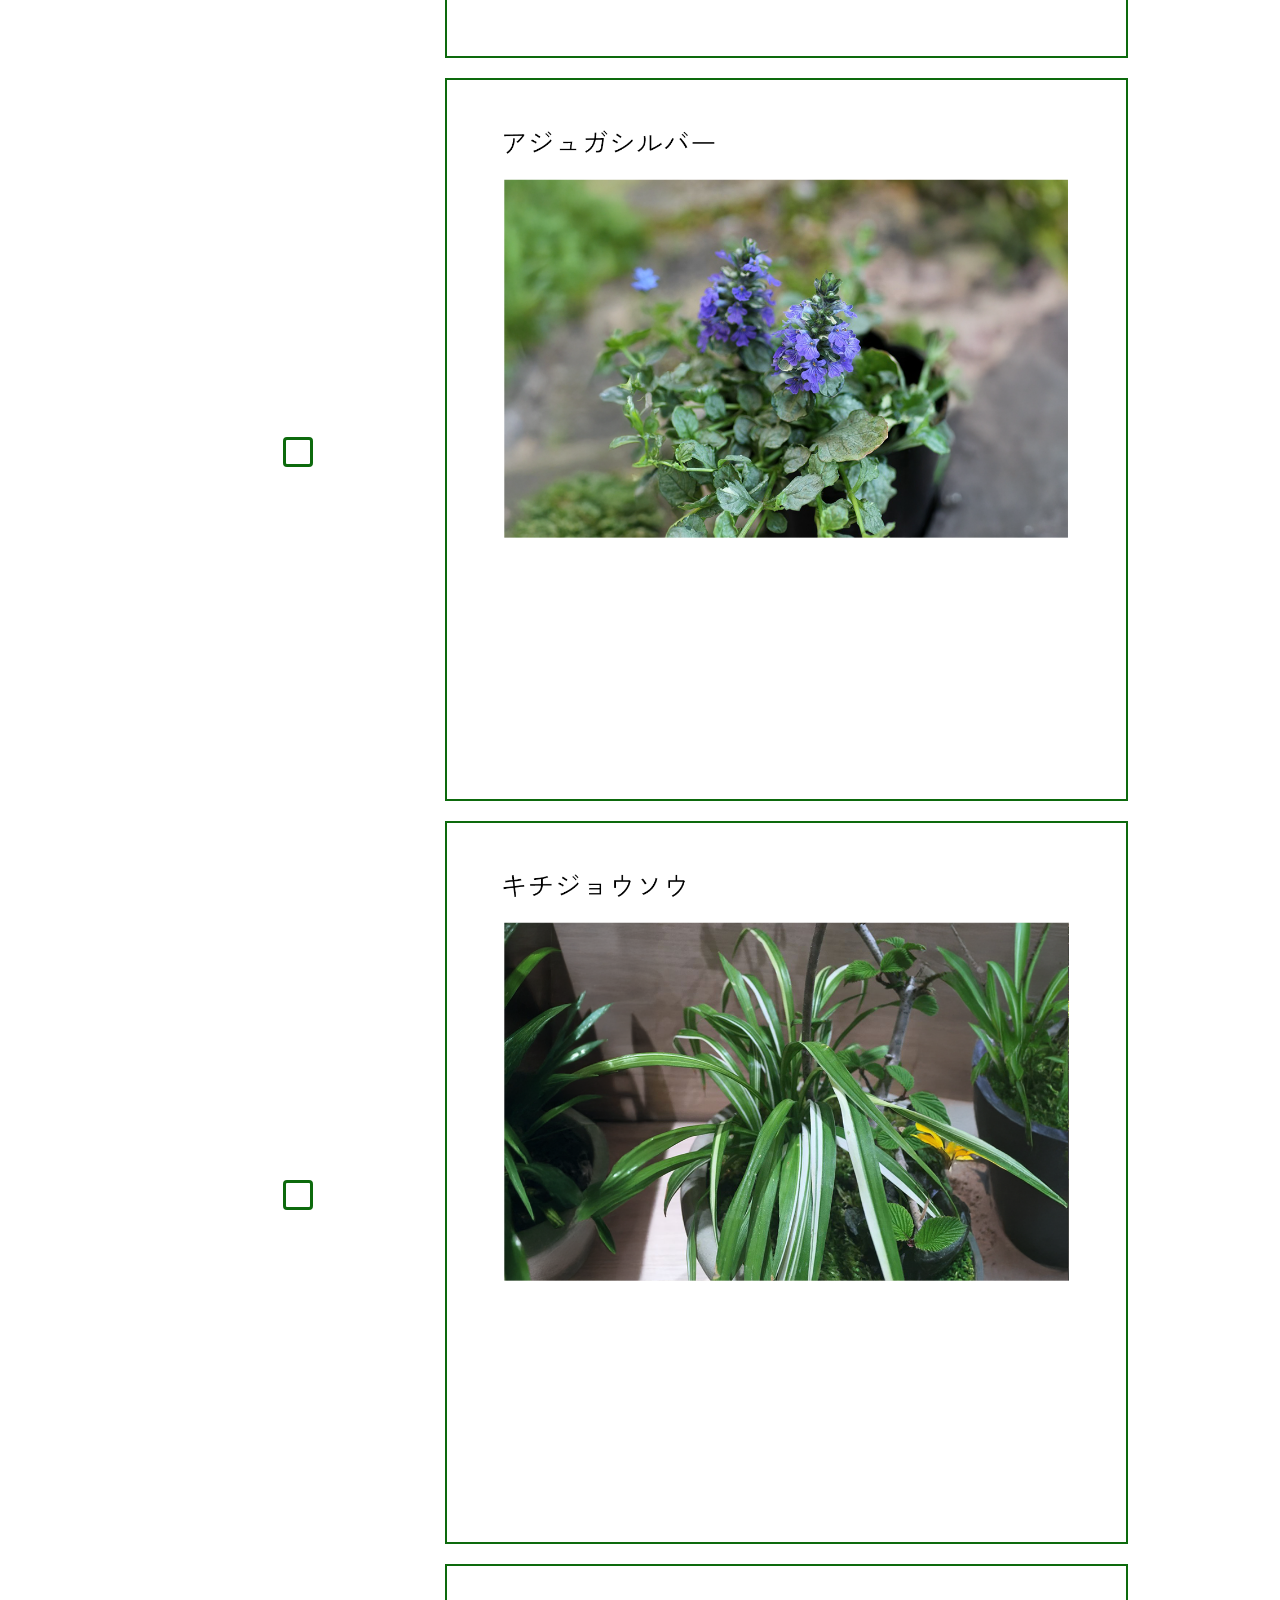
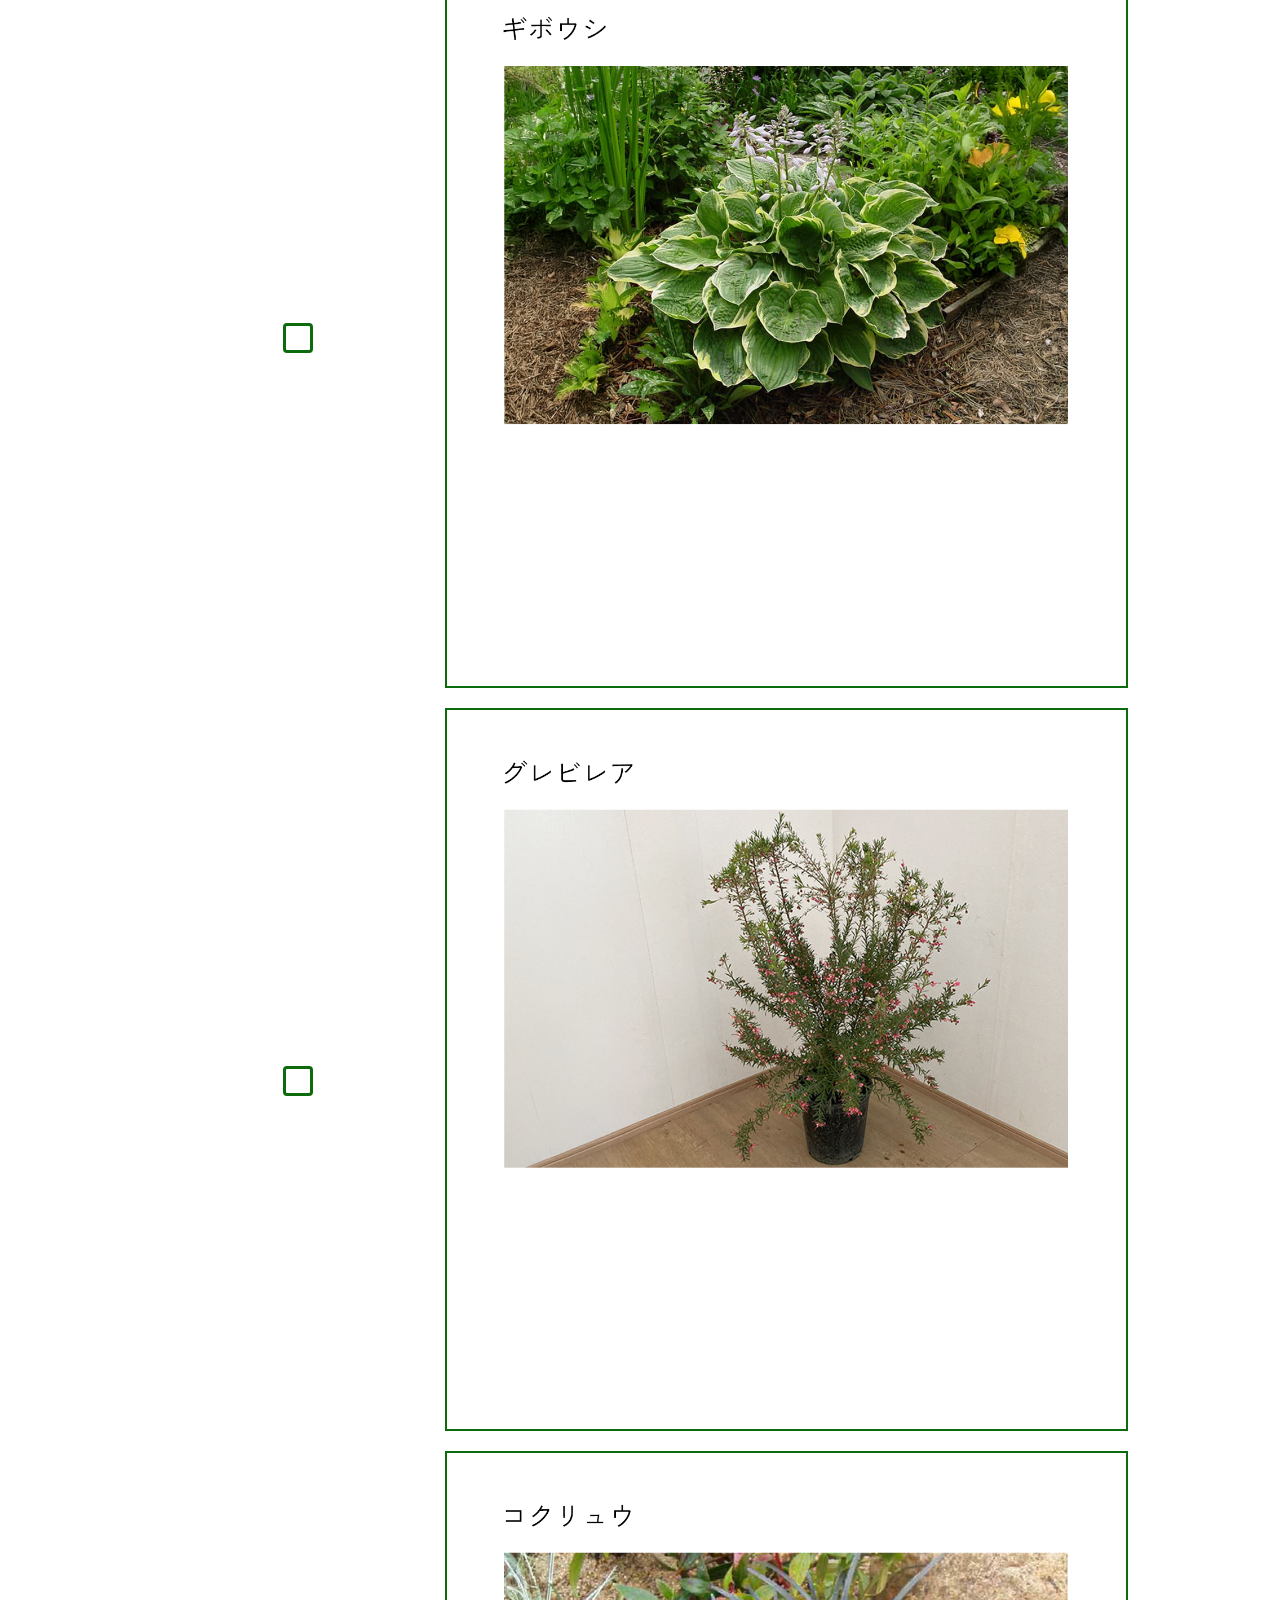
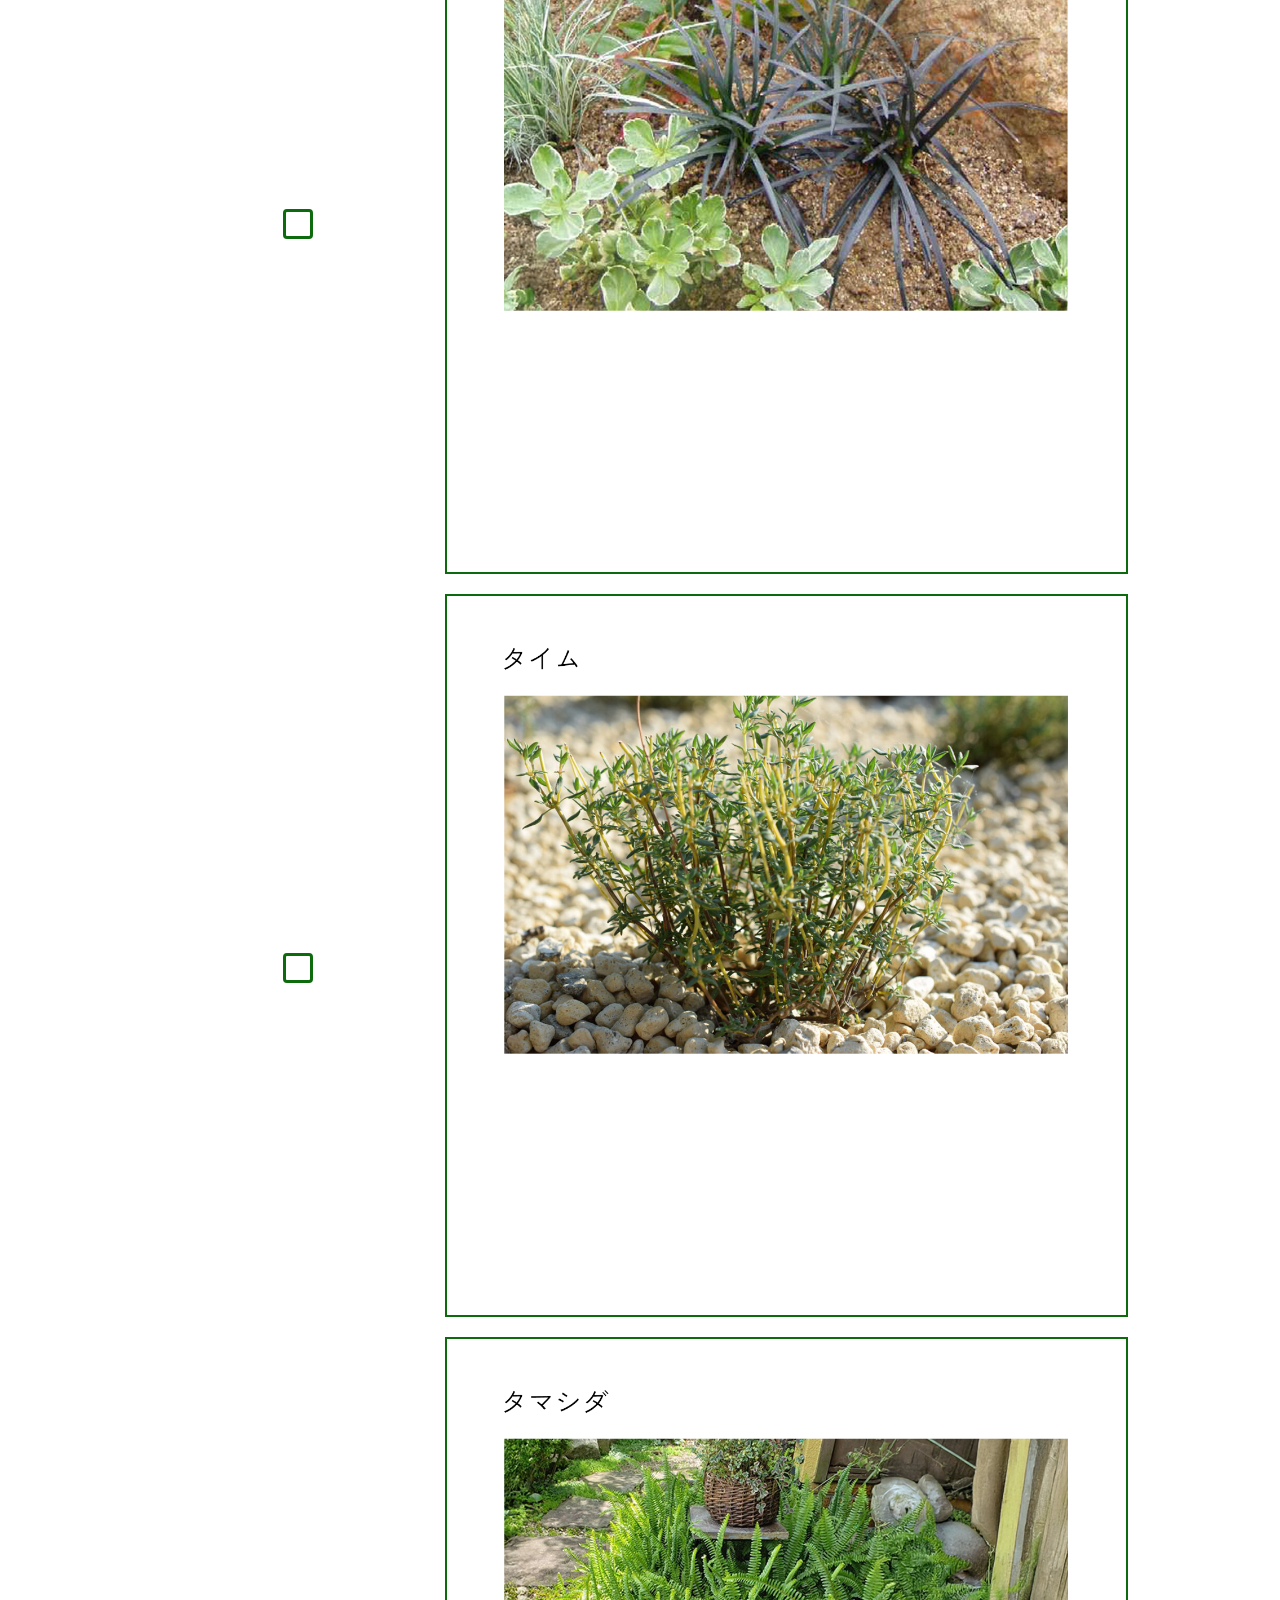
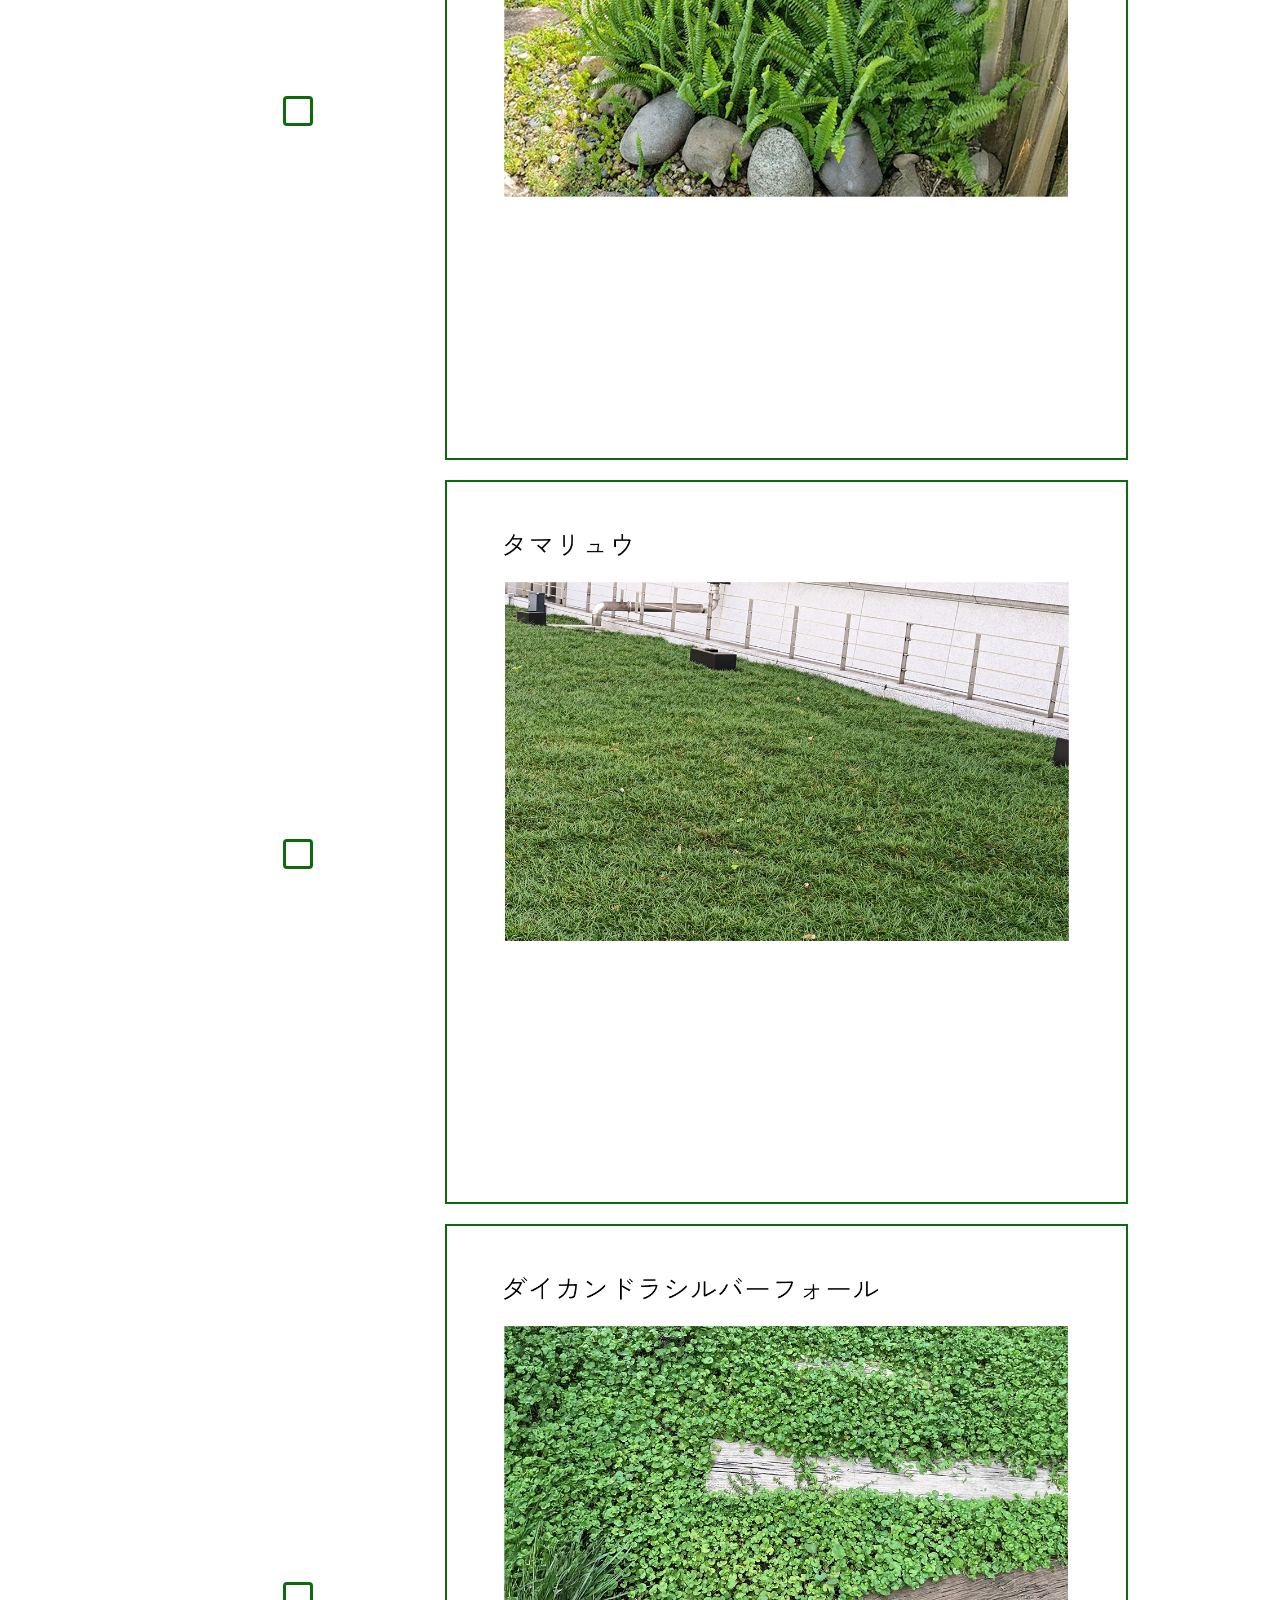
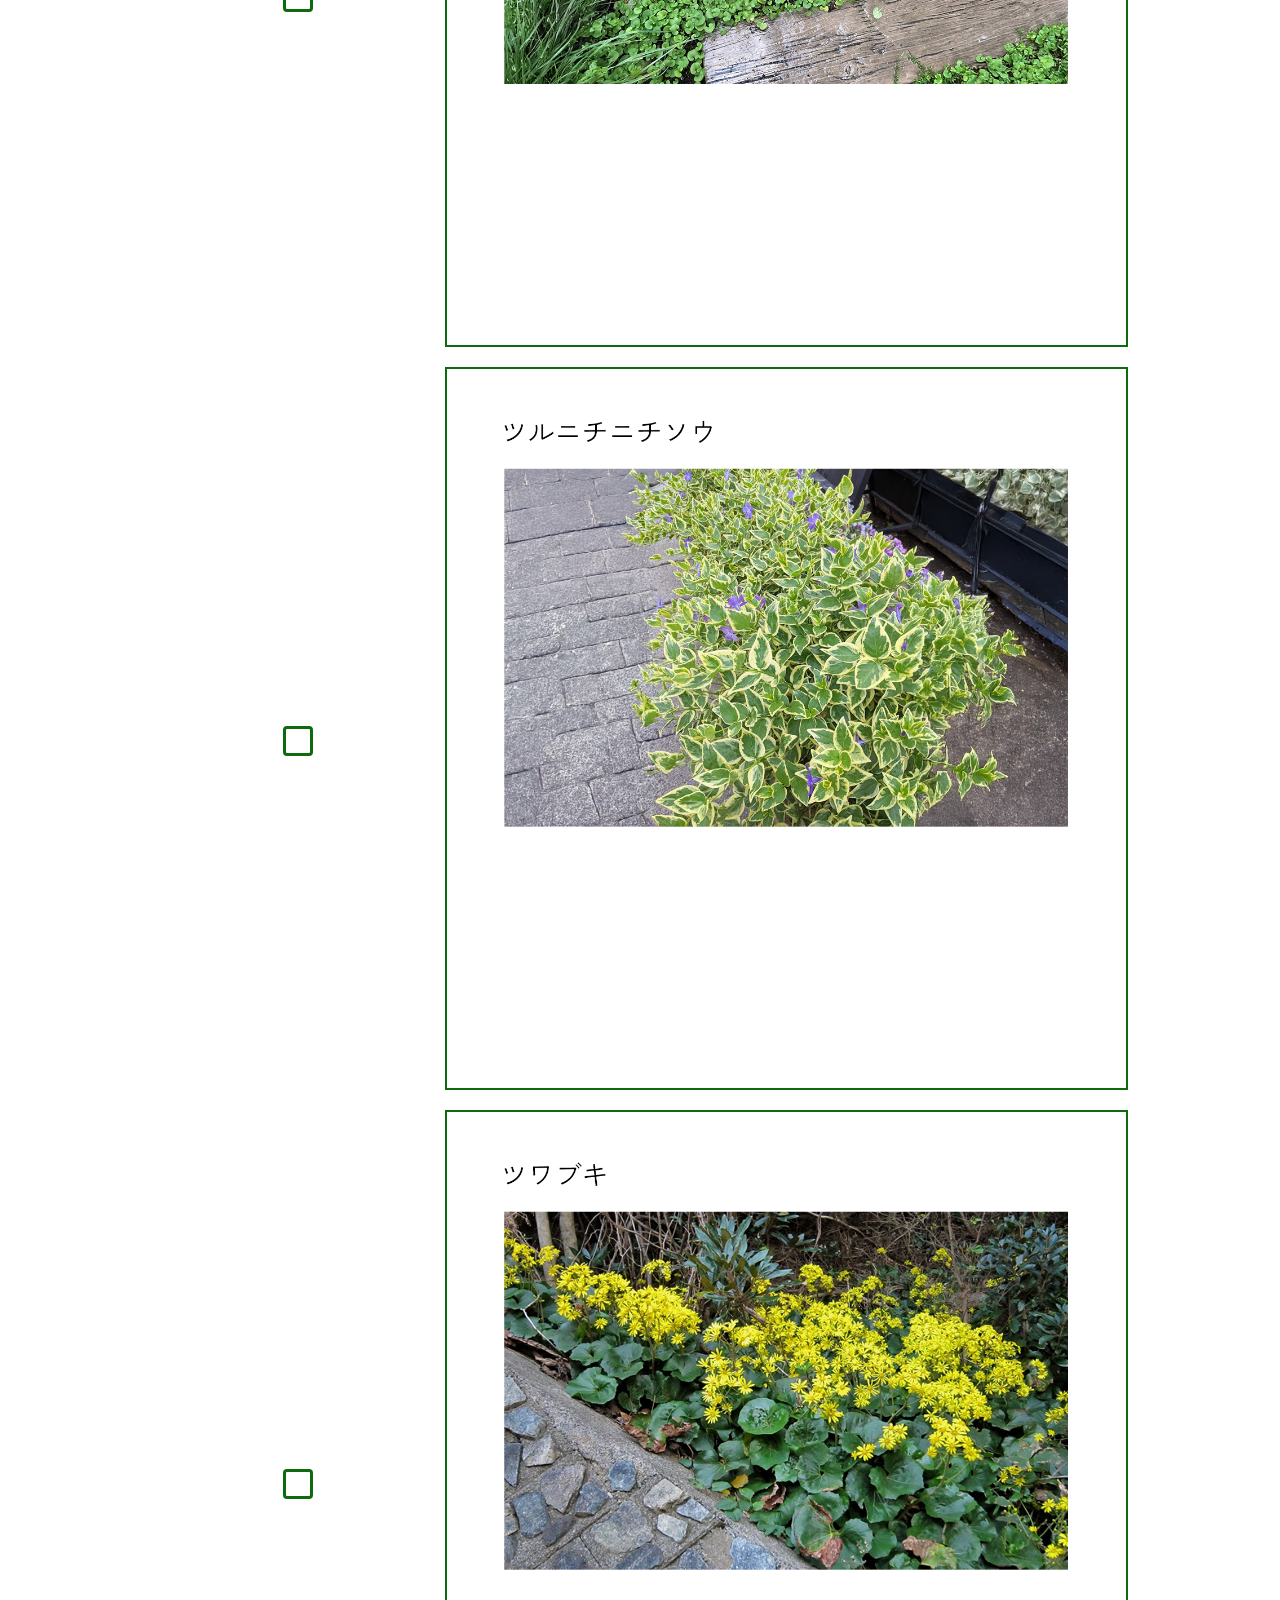
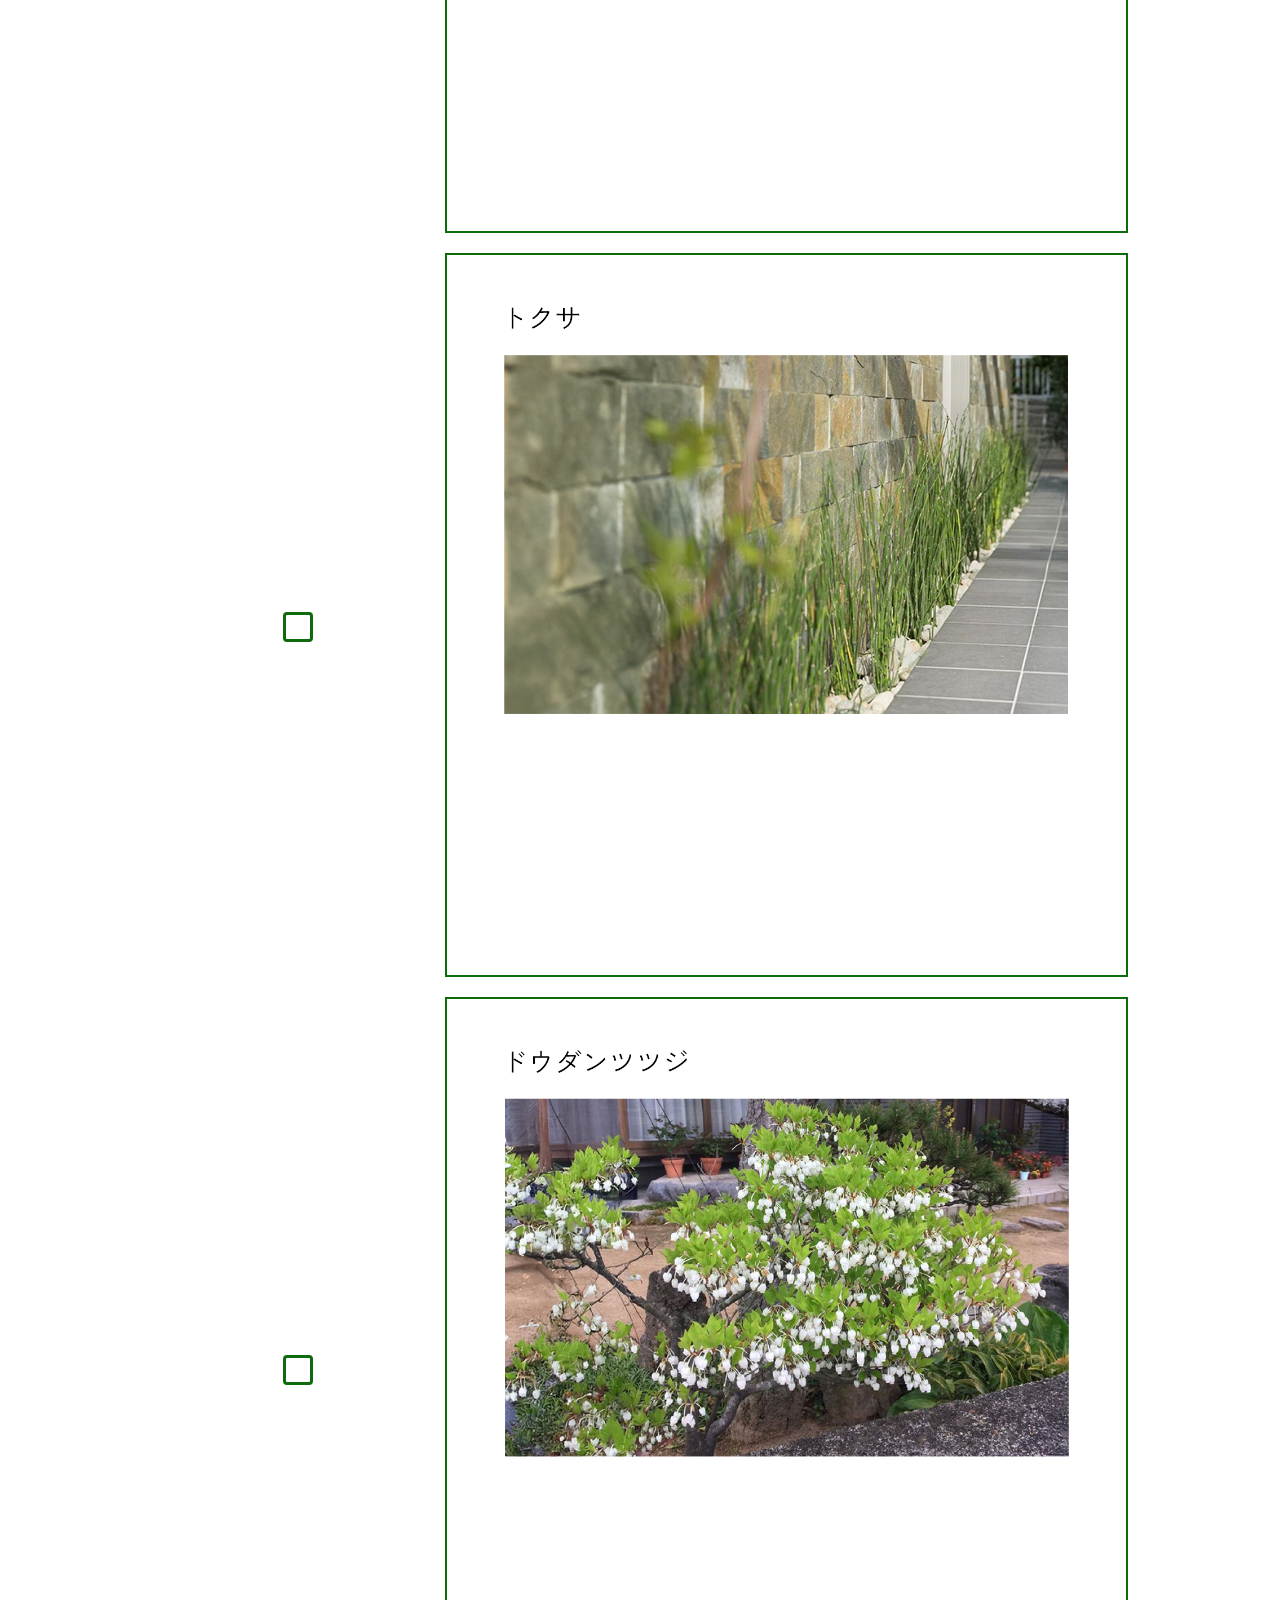
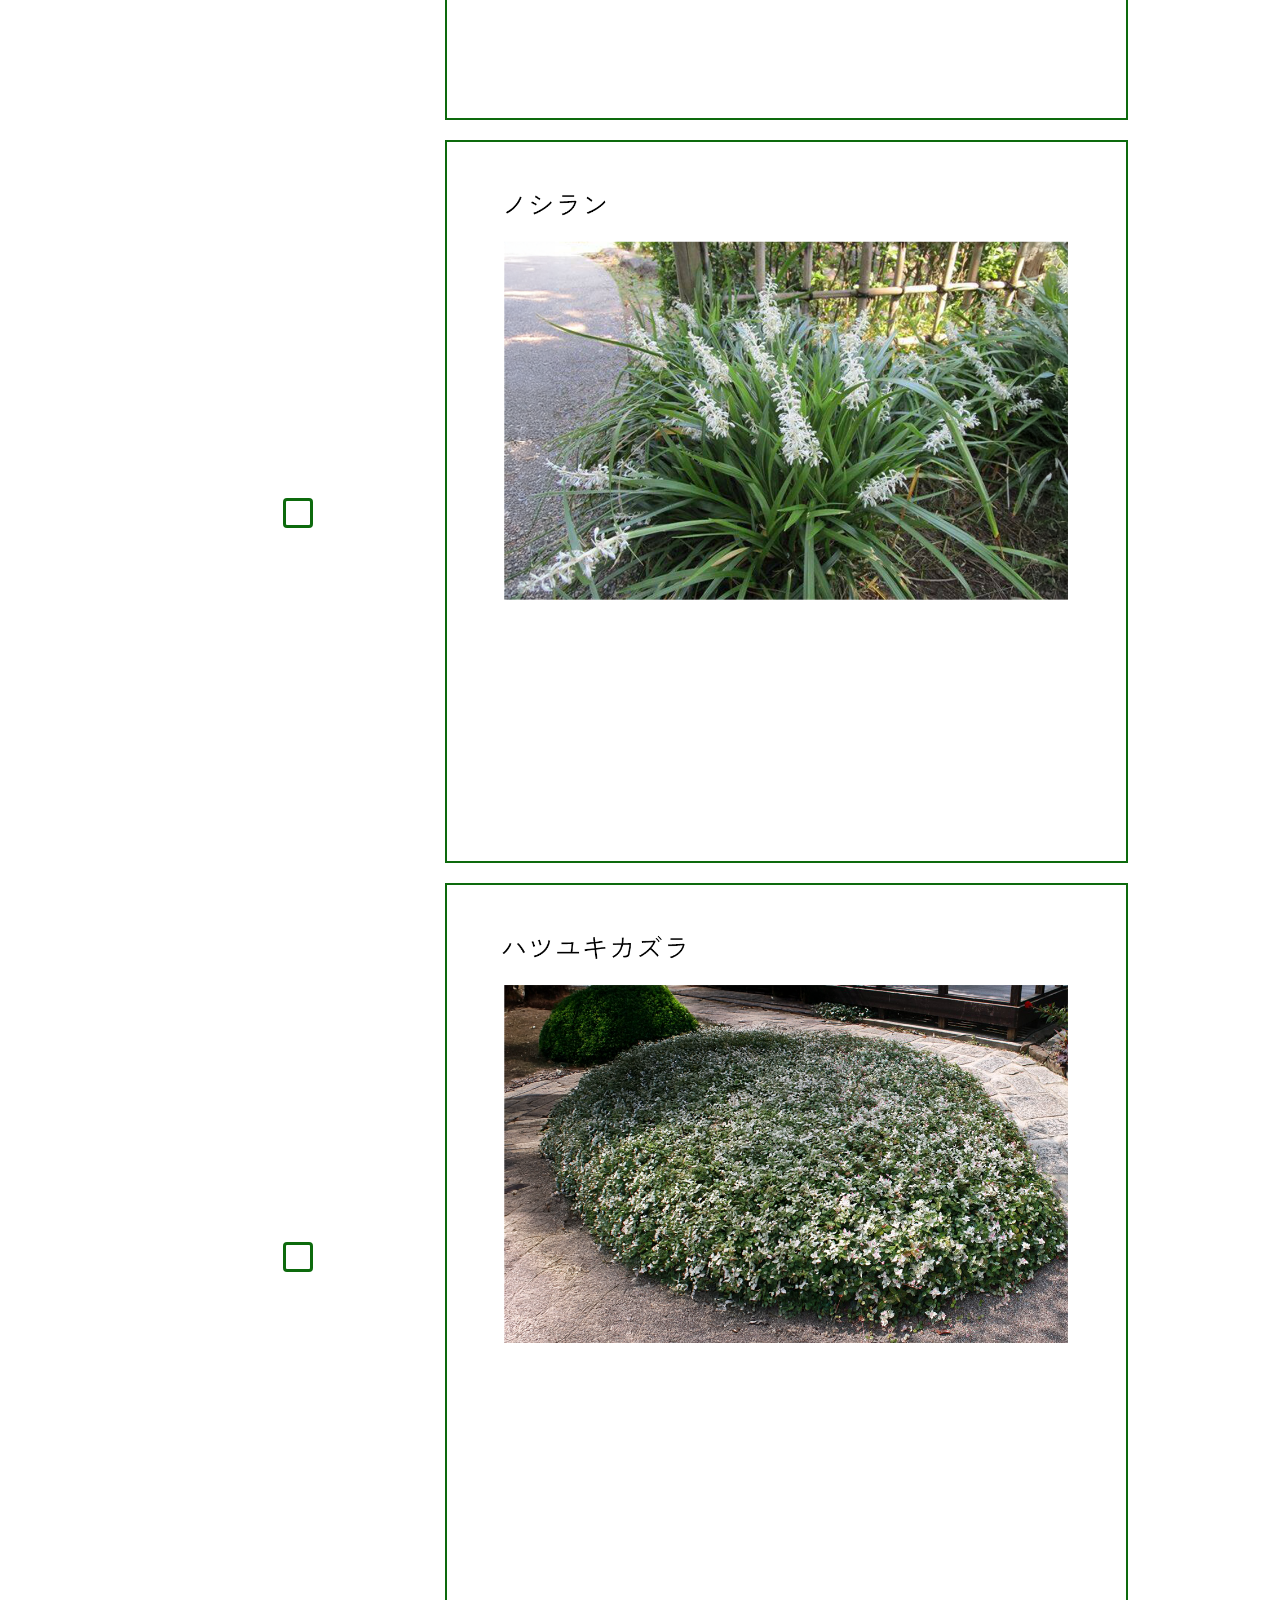
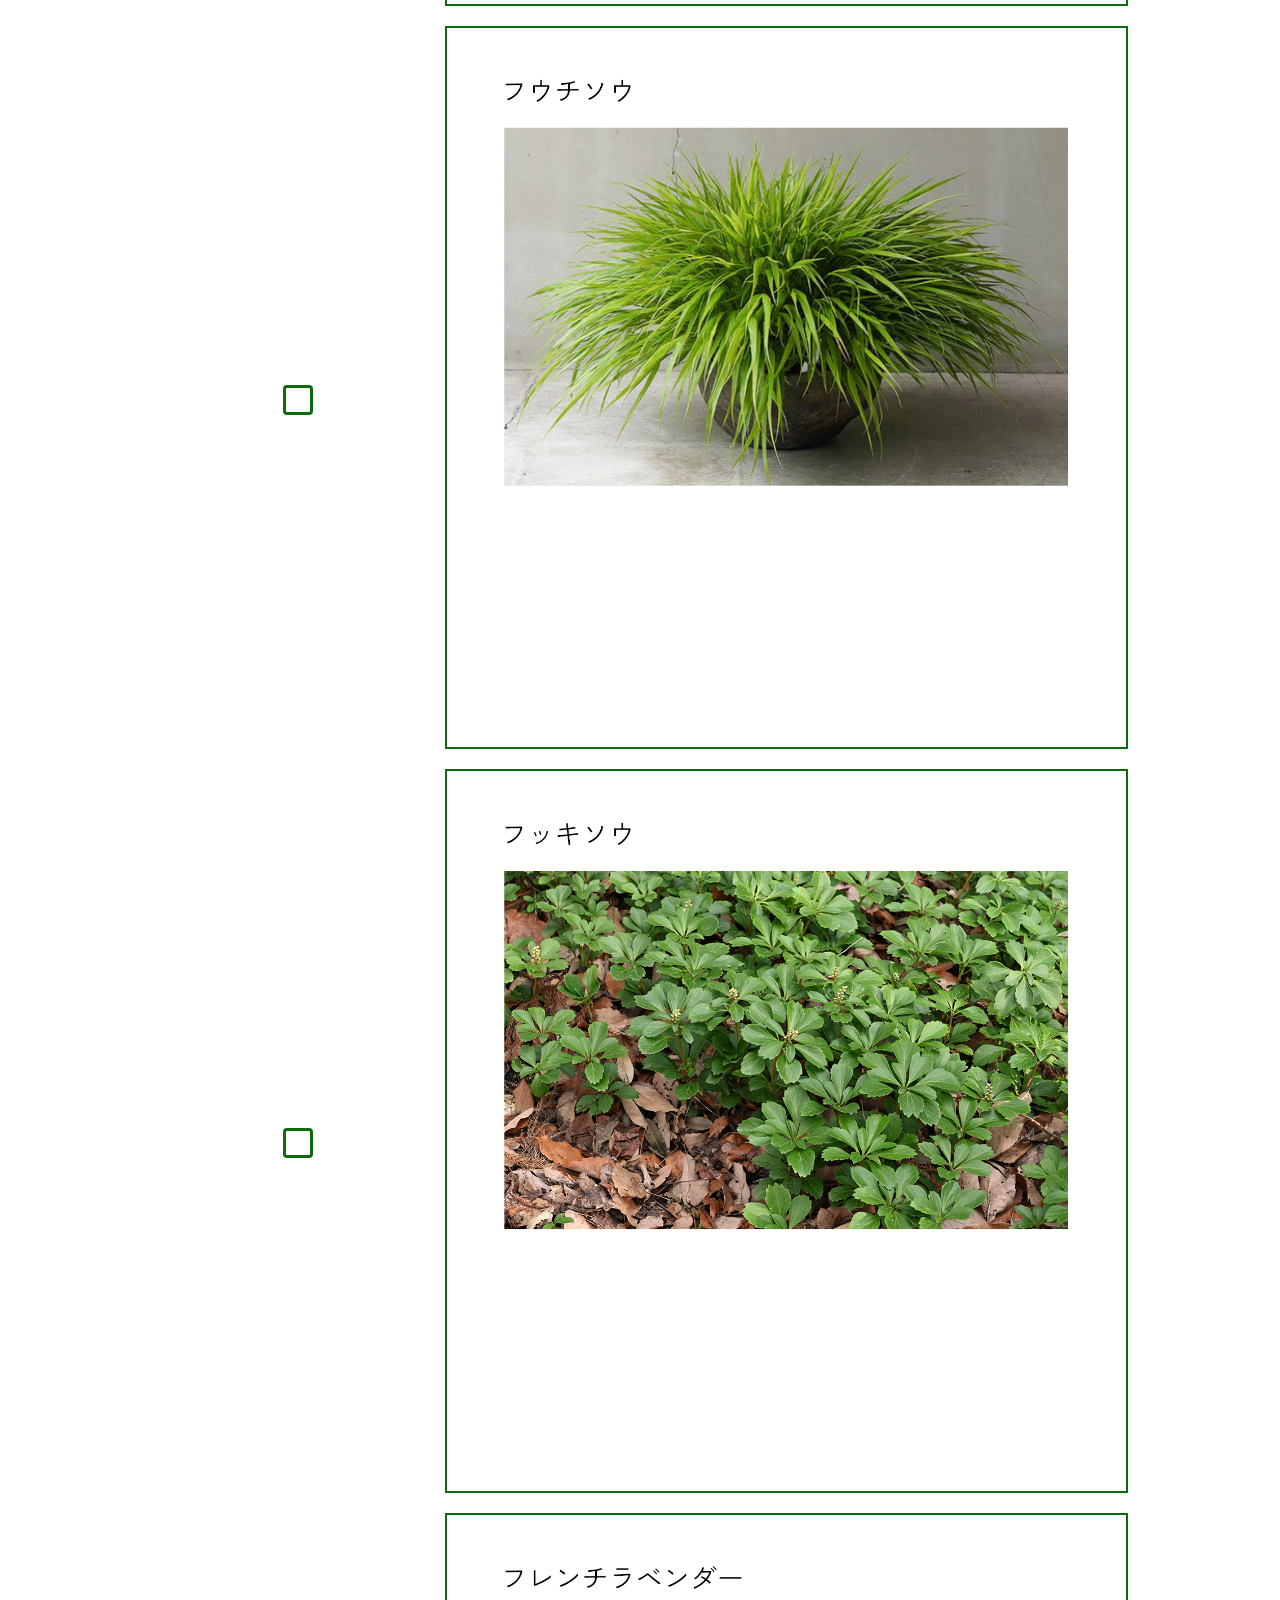
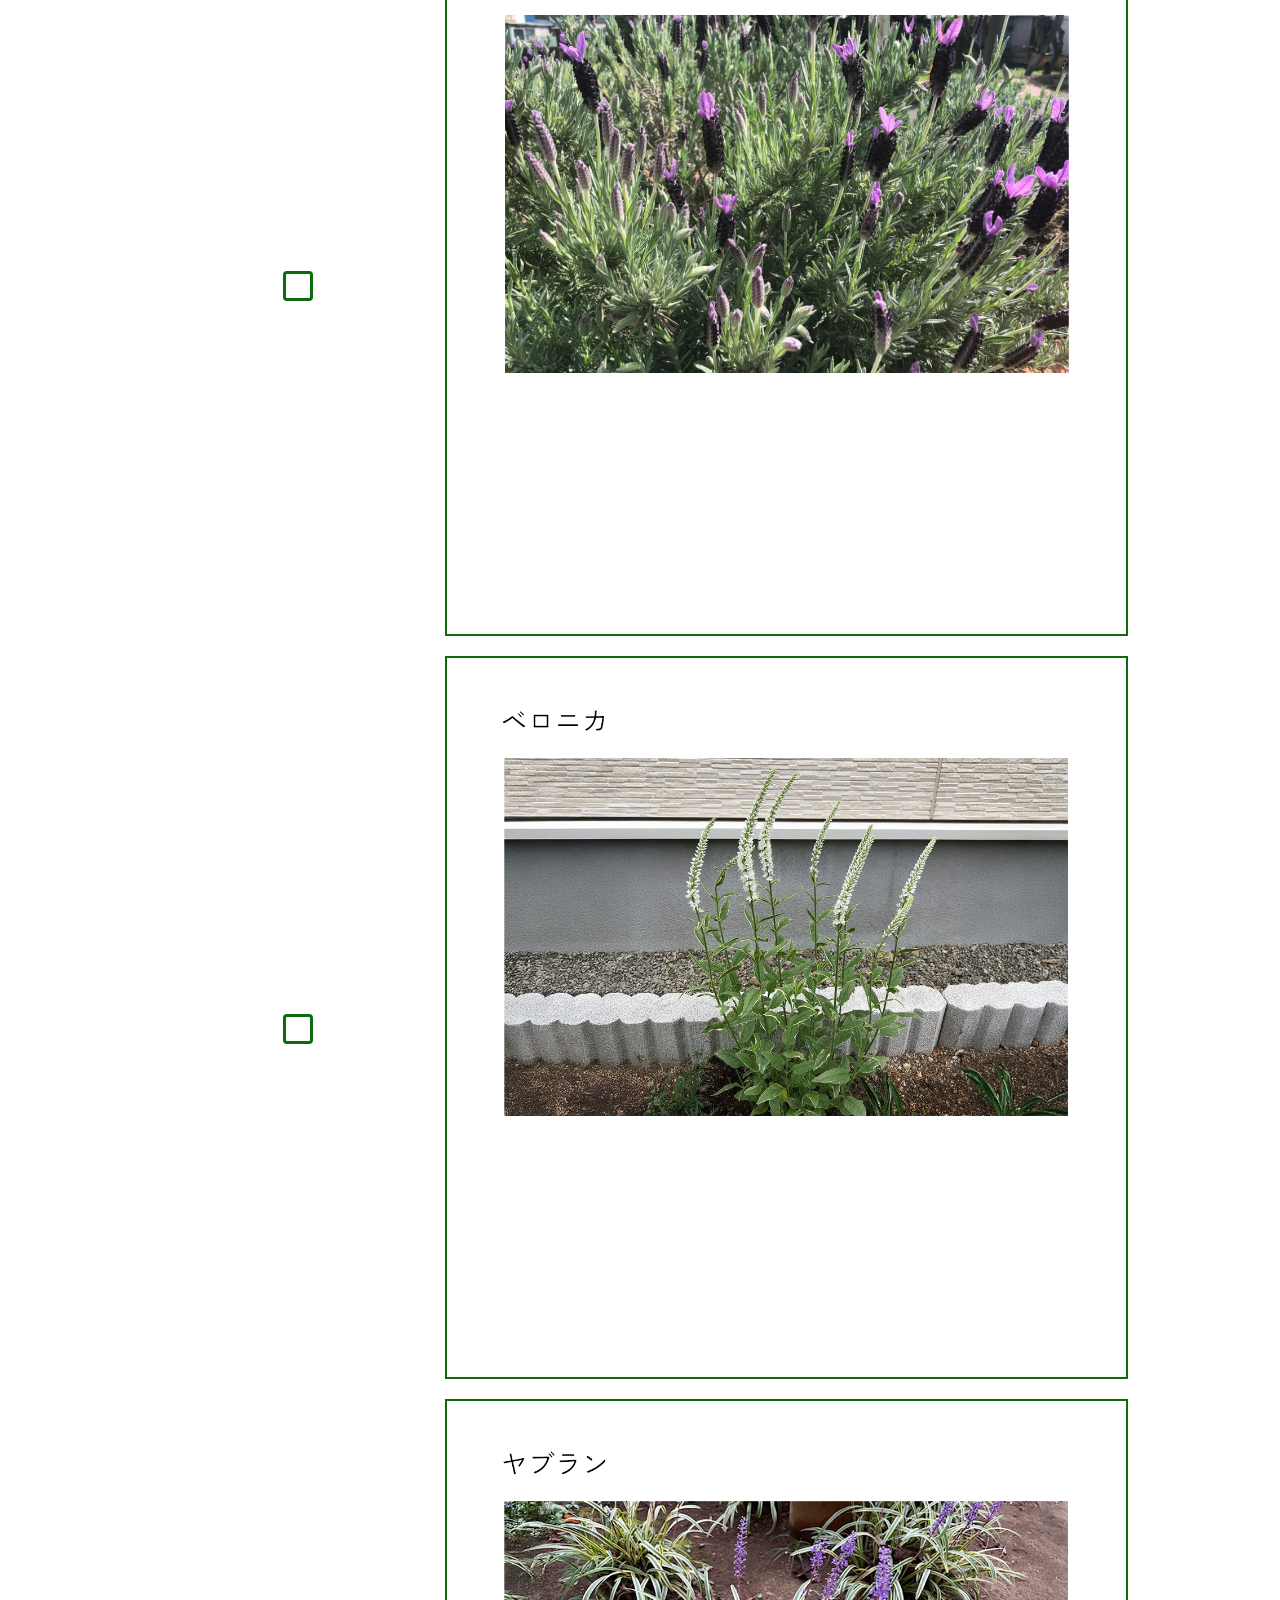
==== commit 7496afee: "update" ====
--- a/index.html
+++ b/index.html
@@ -34,11 +34,11 @@
         <div class="container">
             <ul class="nav nav-pills mb-3" id="pills-tab" role="tablist">
                 <li class="nav-item" role="presentation">
-                    <button class="nav-link" id="pills-profile-tab" data-bs-toggle="pill" data-bs-target="#pills-profile"
+                    <button class="nav-link active" id="pills-profile-tab" data-bs-toggle="pill" data-bs-target="#pills-profile"
                             type="button" role="tab" aria-controls="pills-profile" aria-selected="false">草花・地被類</button>
                 </li>
                 <li class="nav-item" role="presentation">
-                    <button class="nav-link active" id="pills-home-tab" data-bs-toggle="pill" data-bs-target="#pills-home"
+                    <button class="nav-link " id="pills-home-tab" data-bs-toggle="pill" data-bs-target="#pills-home"
                         type="button" role="tab" aria-controls="pills-home" aria-selected="true">常緑樹</button>
                 </li>
                 <li class="nav-item" role="presentation">
@@ -47,7 +47,7 @@
                 </li>
             </ul>
             <div class="tab-content" id="pills-tabContent">
-                <div class="tab-pane fade show active" id="pills-home" role="tabpanel" aria-labelledby="pills-home-tab">
+                <div class="tab-pane fade  " id="pills-home" role="tabpanel" aria-labelledby="pills-home-tab">
                     <div class="item-print">
                         <div class="checkbox-print">
                             <input class="form-check-input" type="checkbox" value="" >
@@ -363,7 +363,7 @@
                         <img src="./images/1/52_常緑ヤマボウシ_.png" alt="">
                     </div>
                 </div>
-                <div class="tab-pane fade" id="pills-profile" role="tabpanel" aria-labelledby="pills-profile-tab">
+                <div class="tab-pane fade show active" id="pills-profile" role="tabpanel" aria-labelledby="pills-profile-tab">
                     <div class="item-print">
                         <div class="checkbox-print">
                             <input class="form-check-input" type="checkbox" value="" >
--- a/css/style.css
+++ b/css/style.css
@@ -41,7 +41,7 @@
 
 /*.a4.portrait .block:first-child, .a4.portrait .block:nth-child(3){border-right: 2px solid grey; border-bottom: 2px solid grey;}*/
 /*.a4.portrait .block:nth-child(2), .a4.portrait .block:nth-child(4){border-bottom: 2px solid grey;}*/
-/*.a4.portrait .block:nth-child(5){border-right: 2px solid grey;}*/
+/*.a4.portrait {border-bottom: 2px solid grey;}*/
 
 /*.a4.landscape .block:first-child, .a4.landscape .block:nth-child(2){border-right: 2px solid grey; border-bottom: 2px solid grey;}*/
 /*.a4.landscape .block:nth-child(3){border-bottom: 2px solid grey;}*/
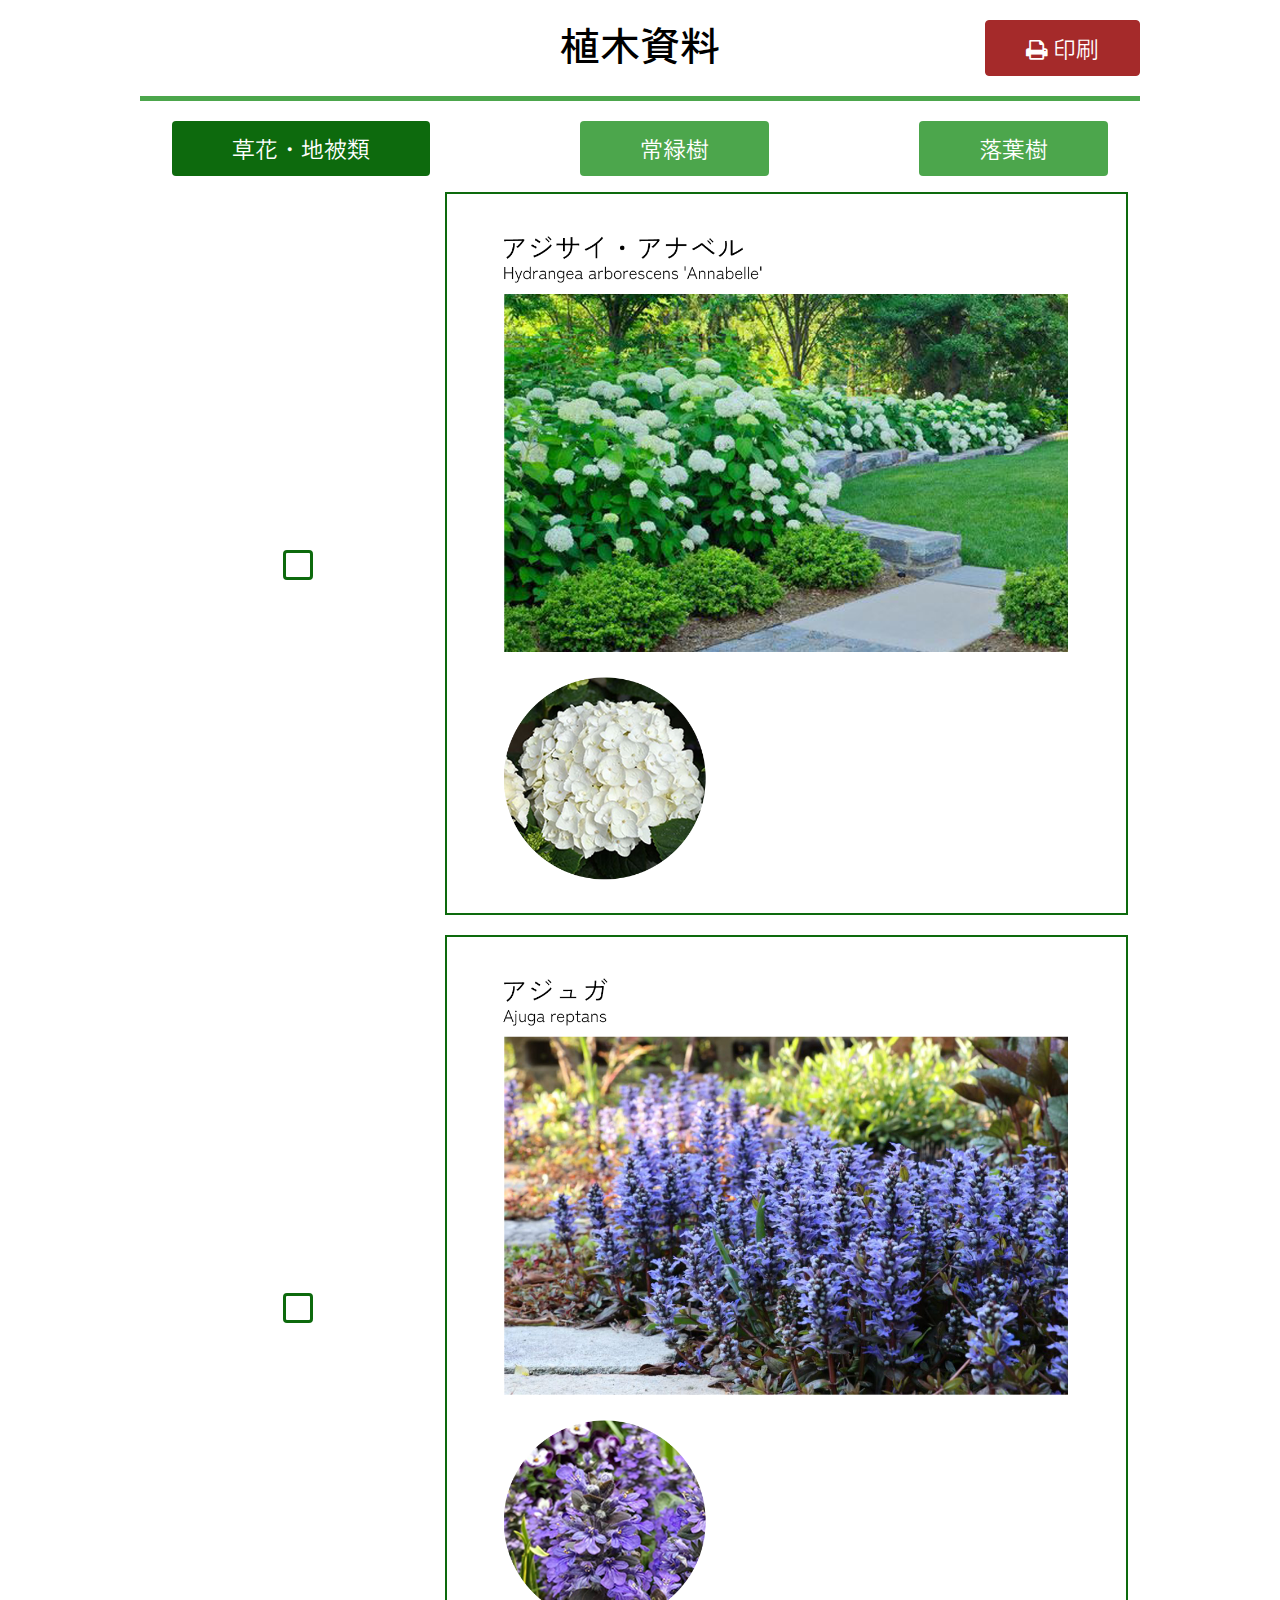
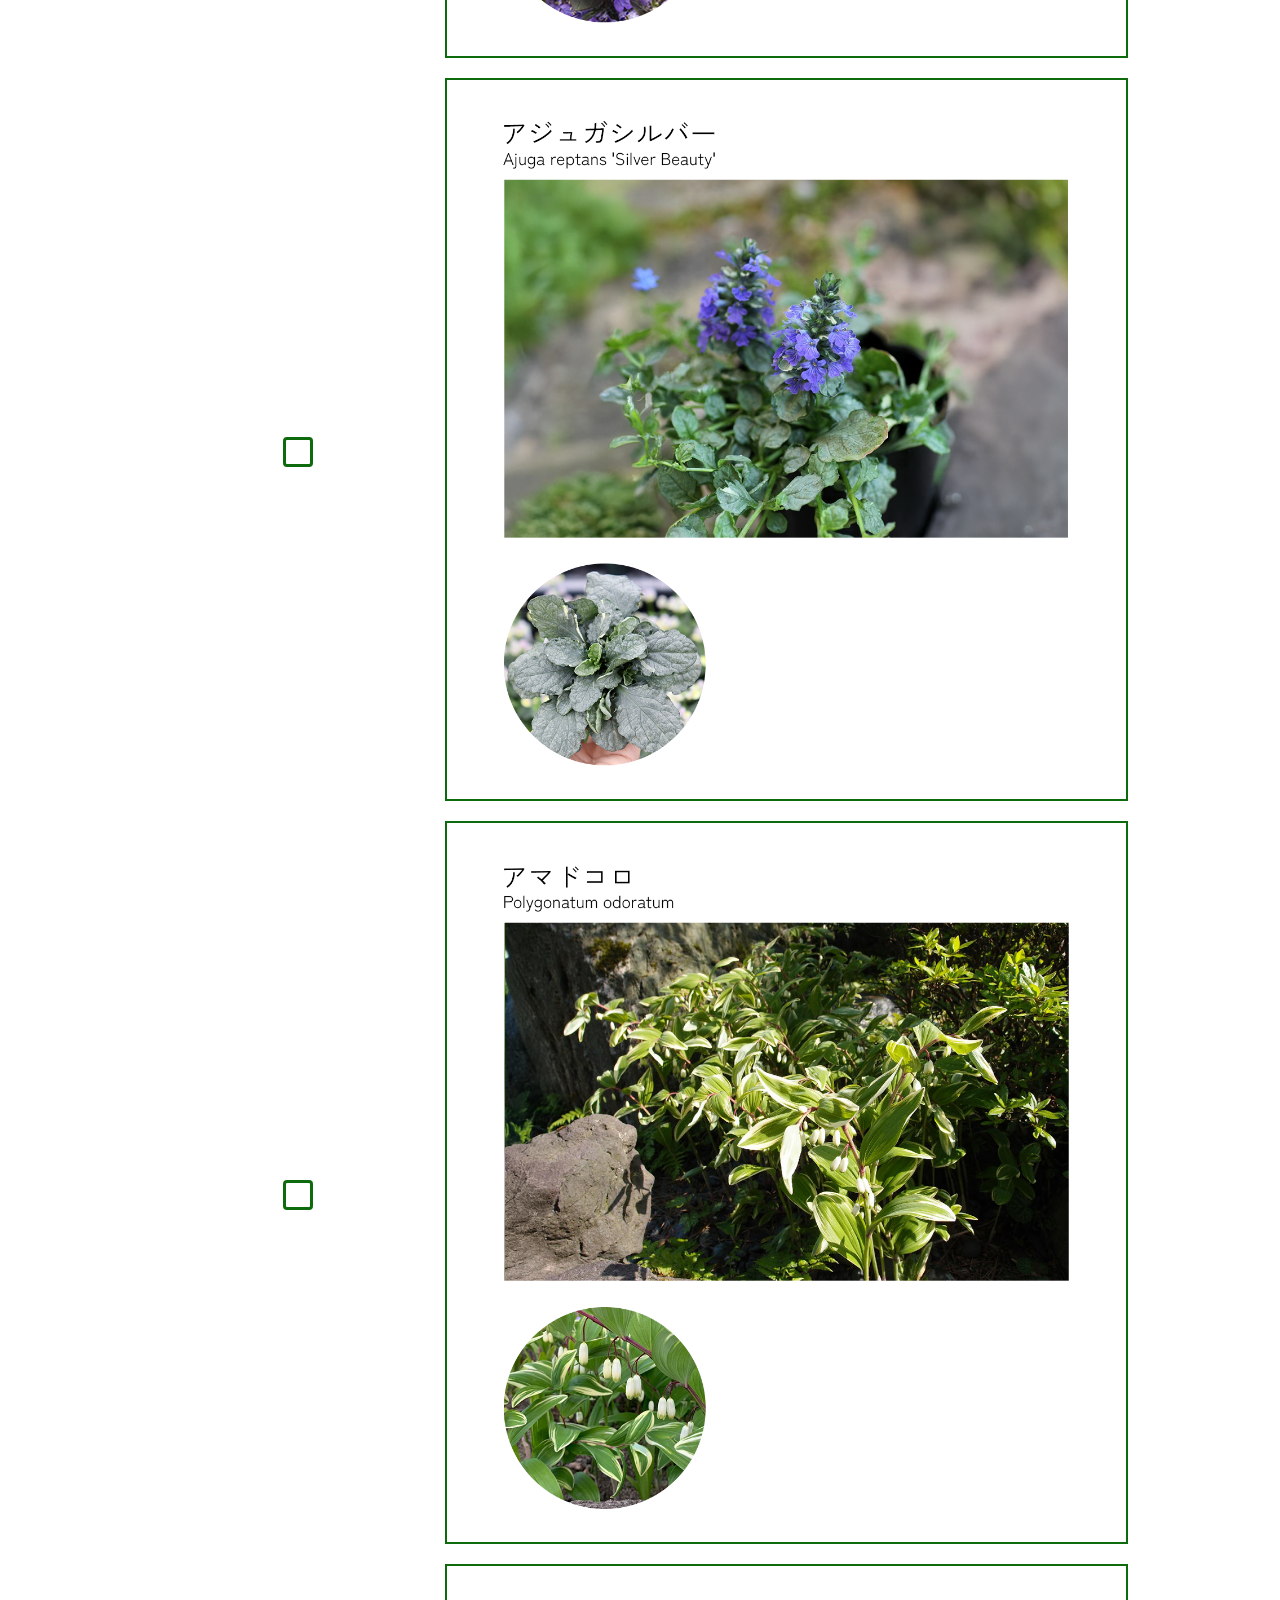
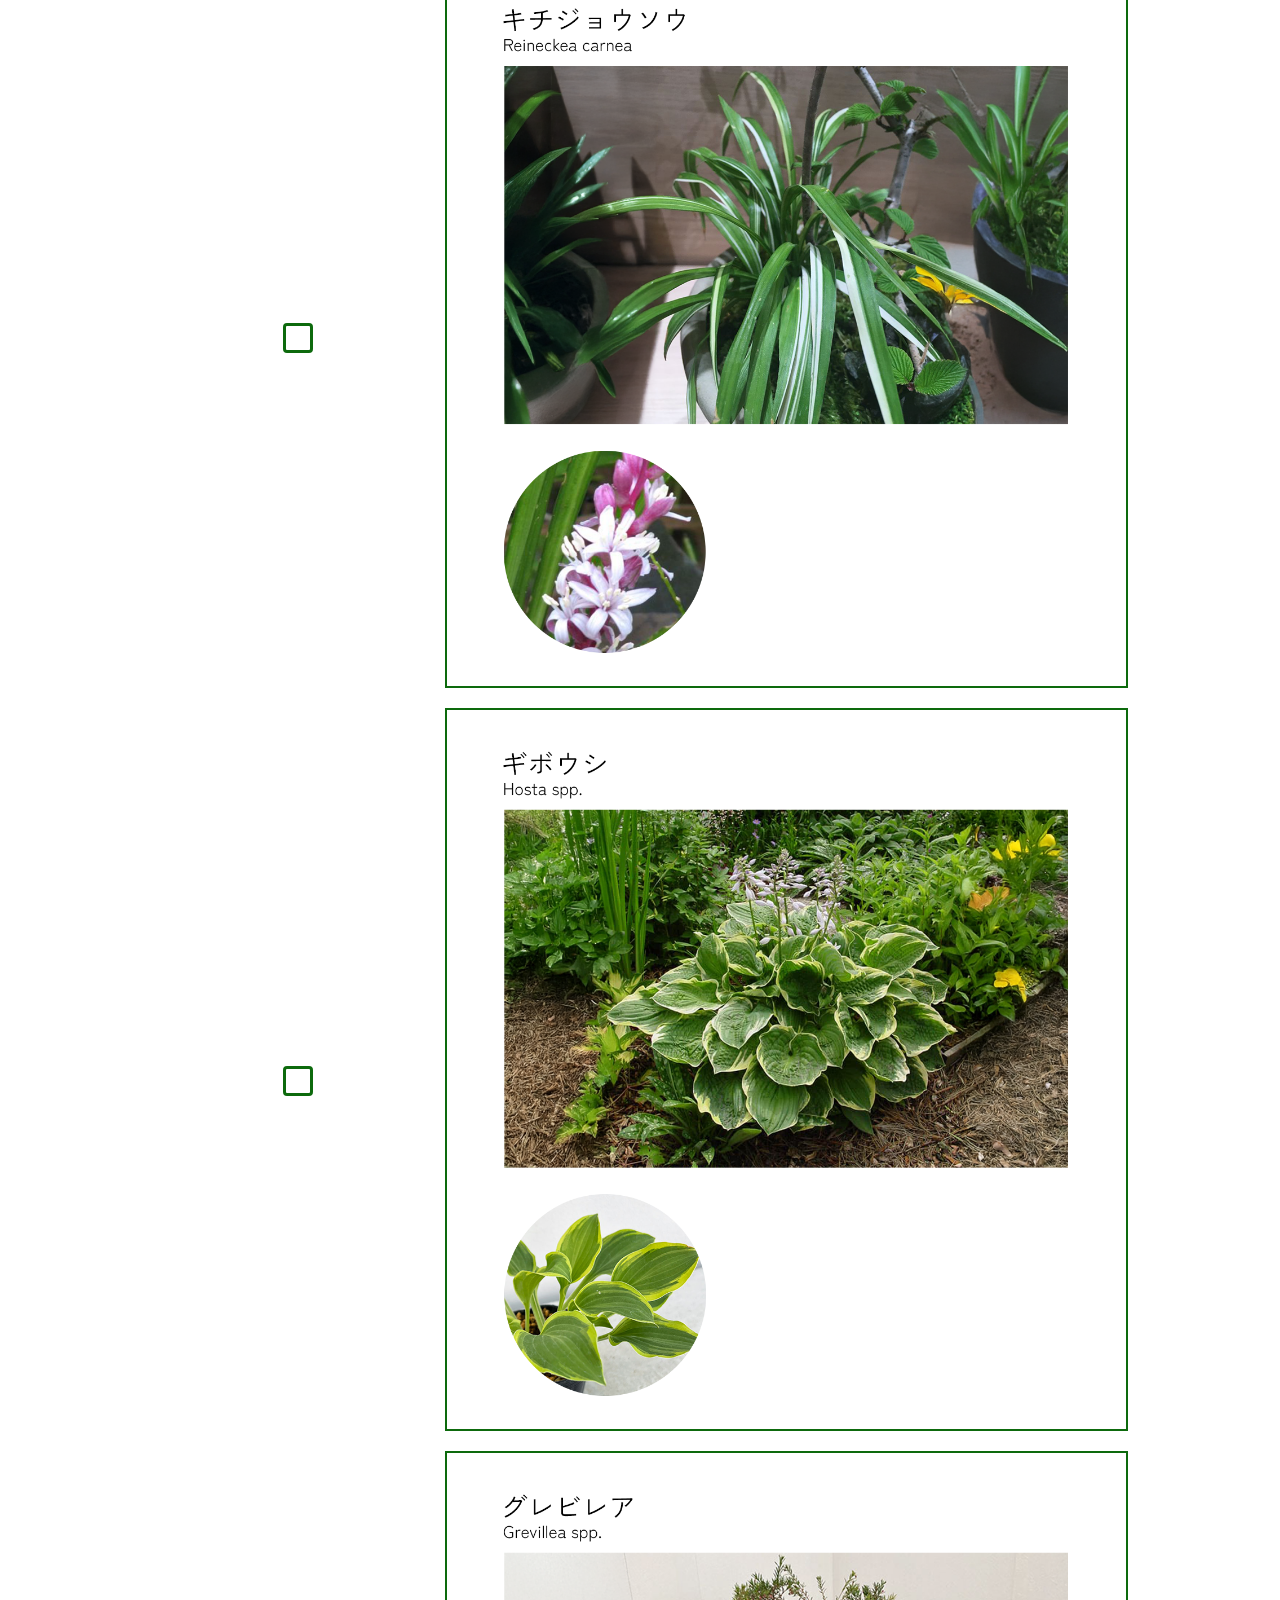
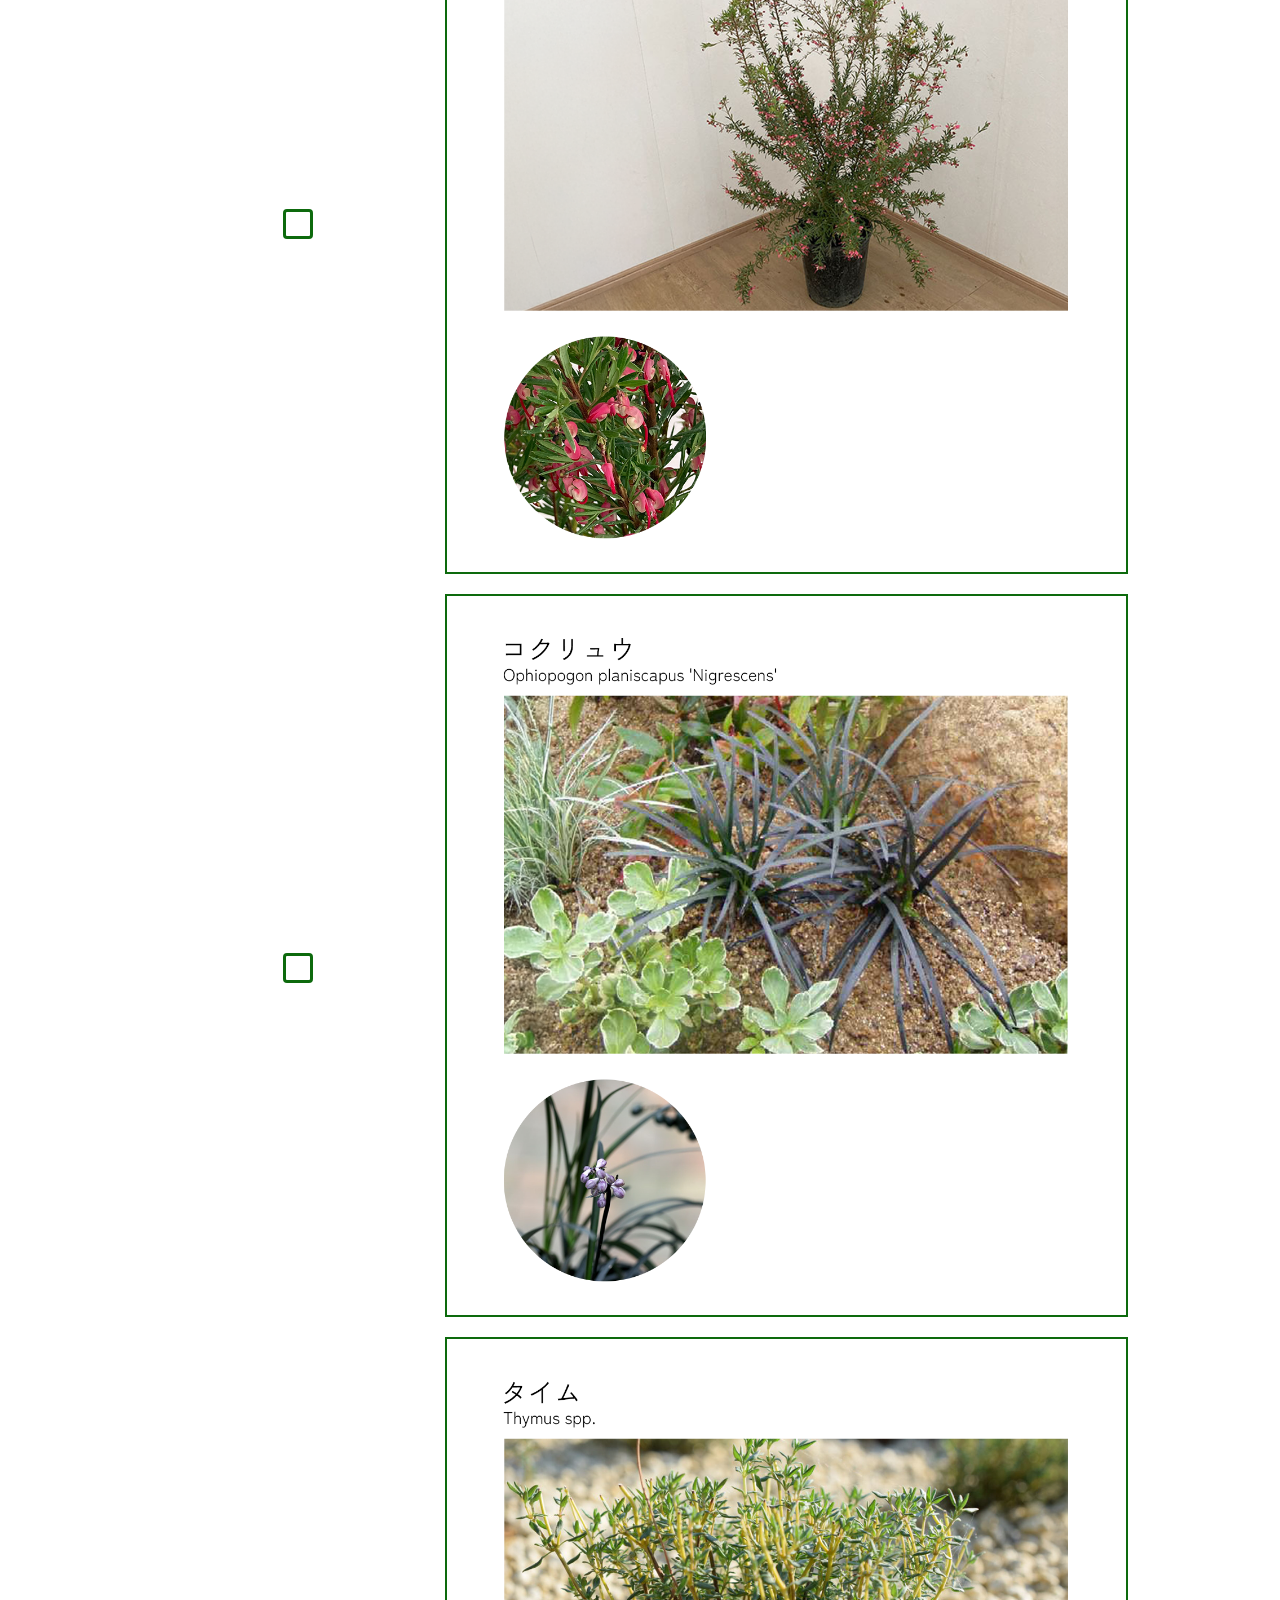
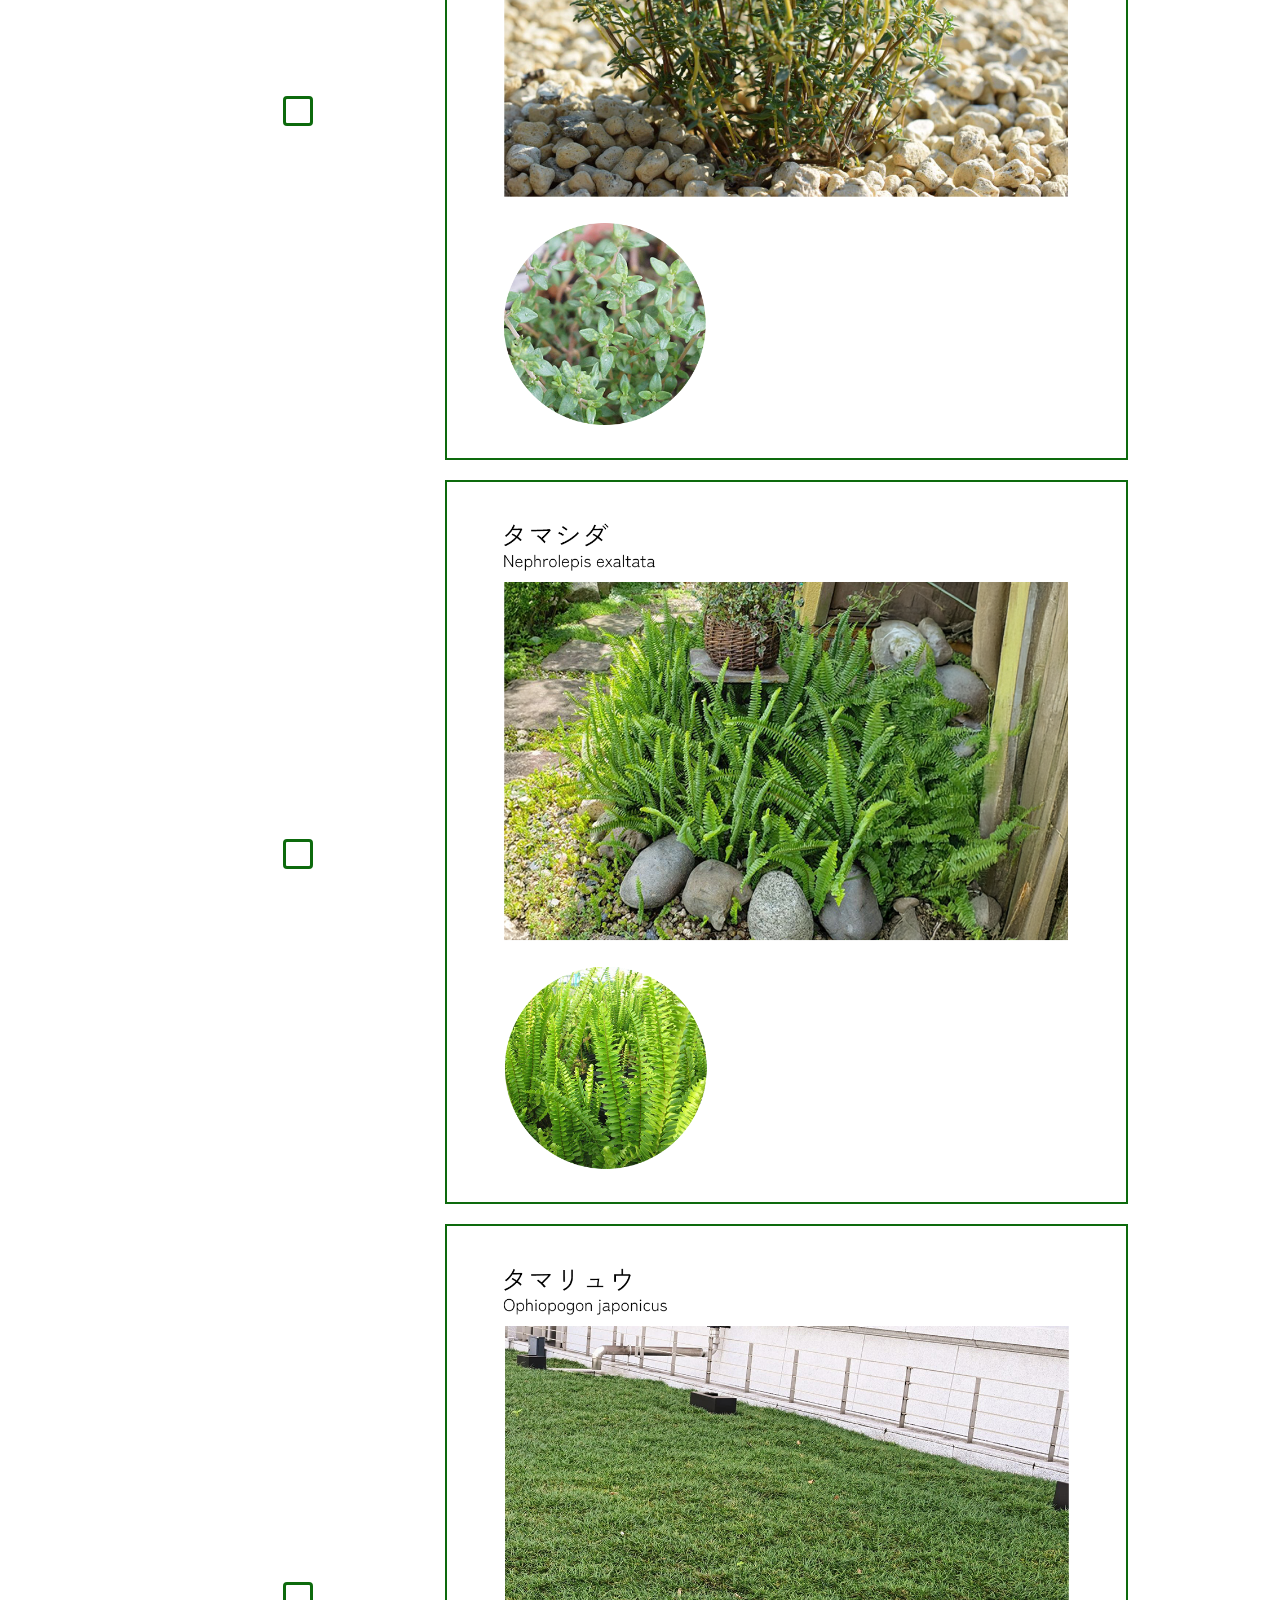
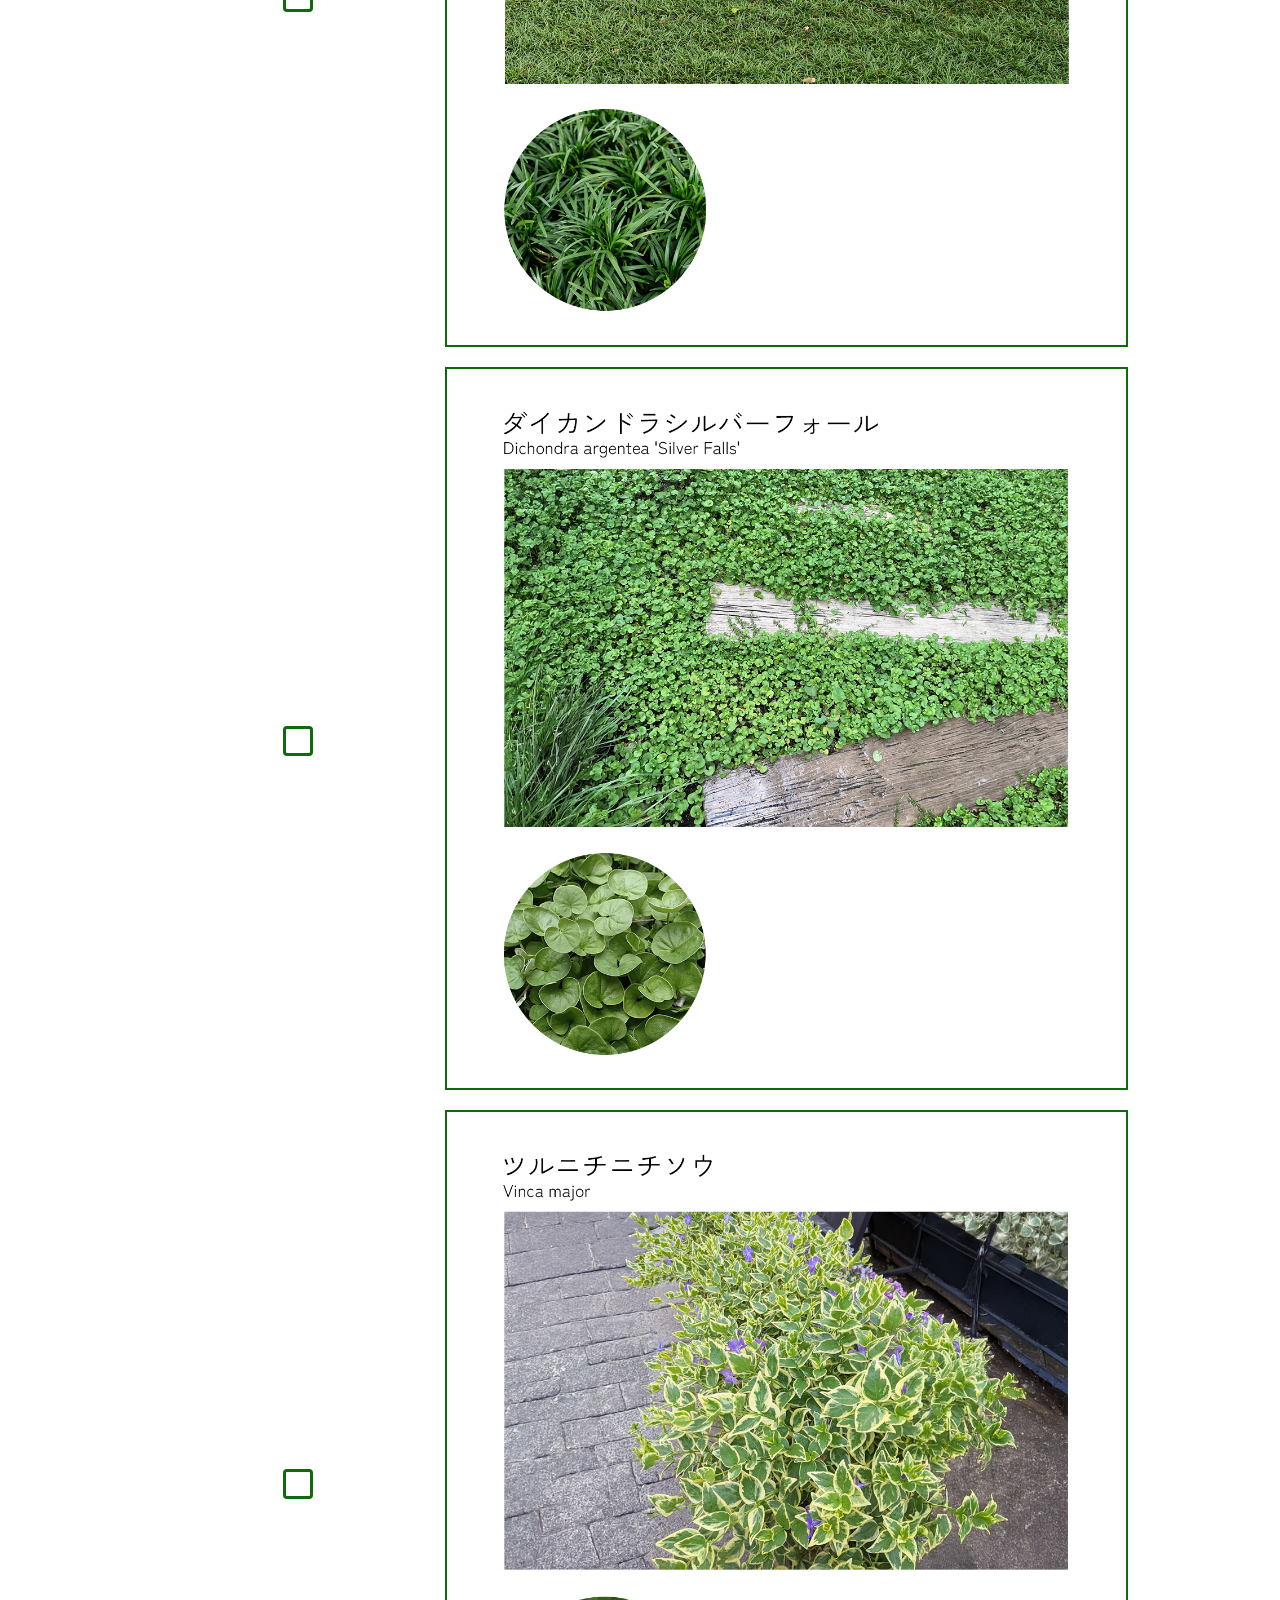
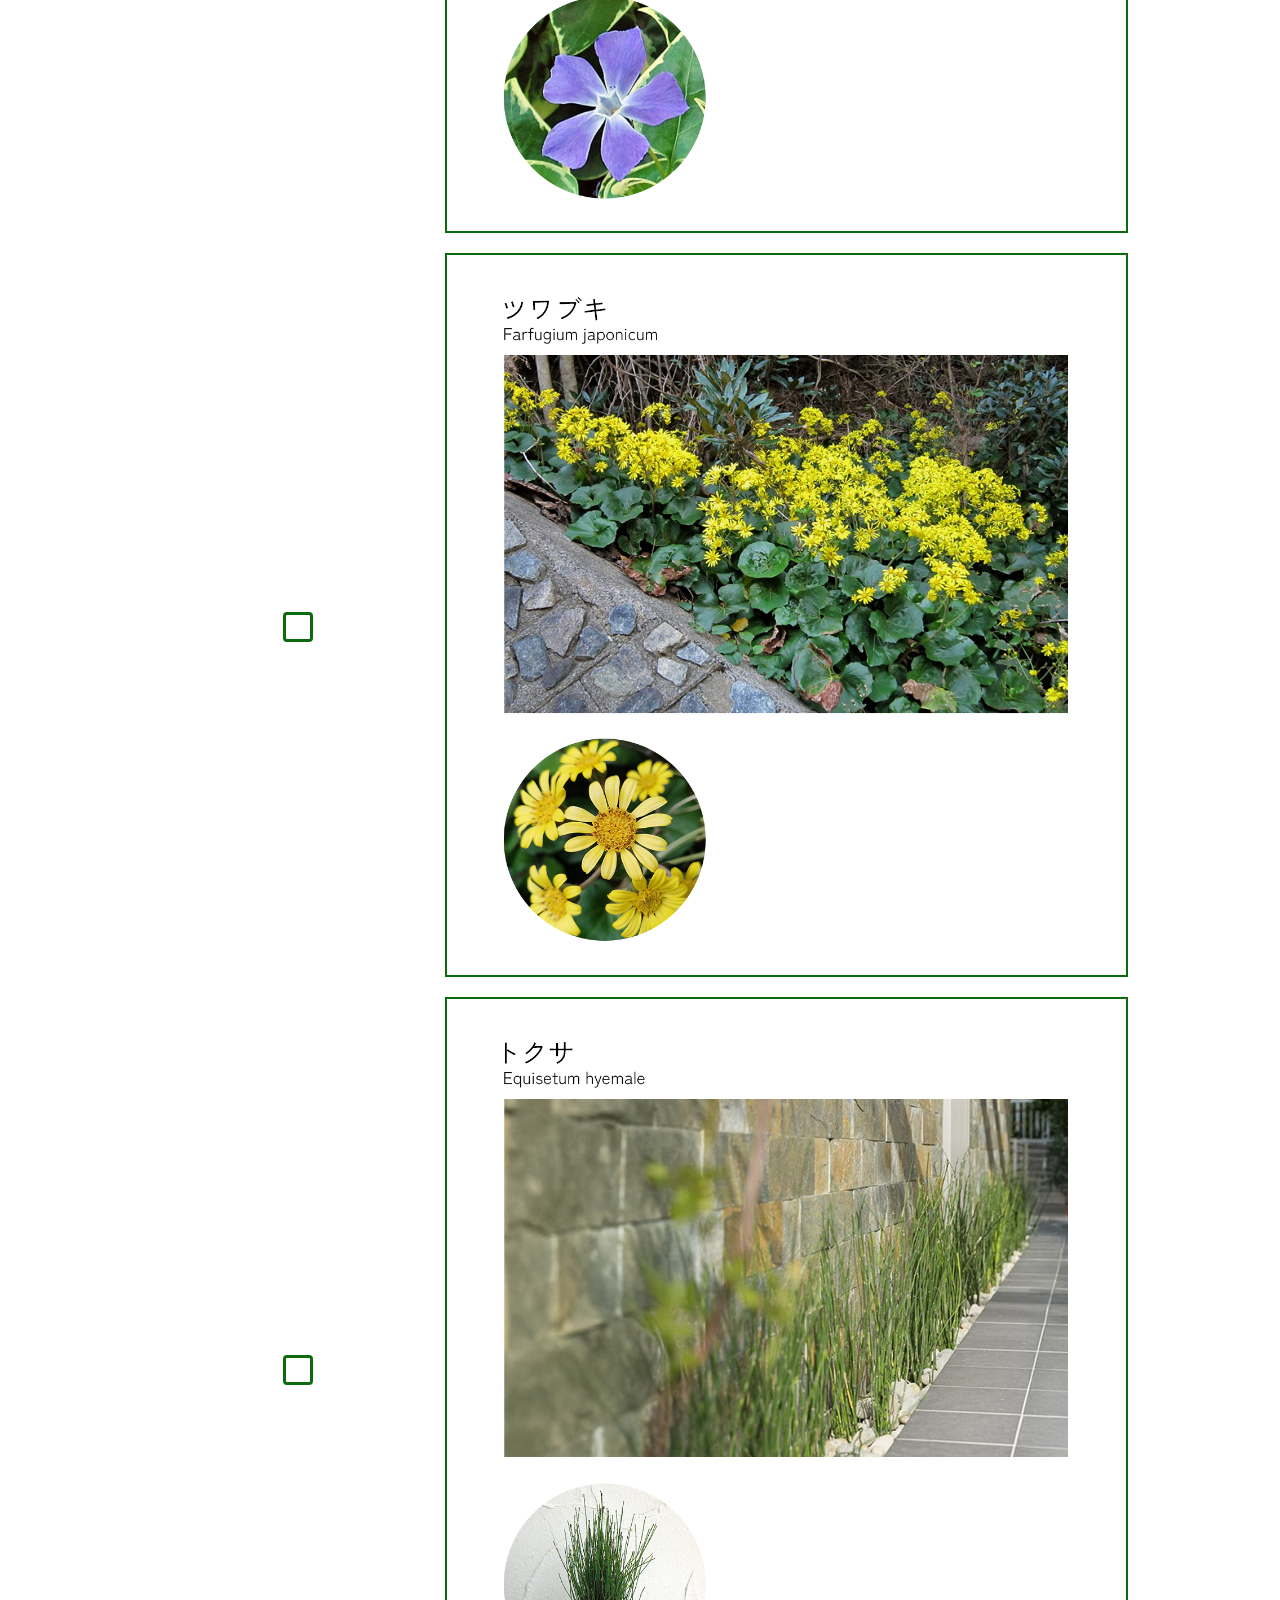
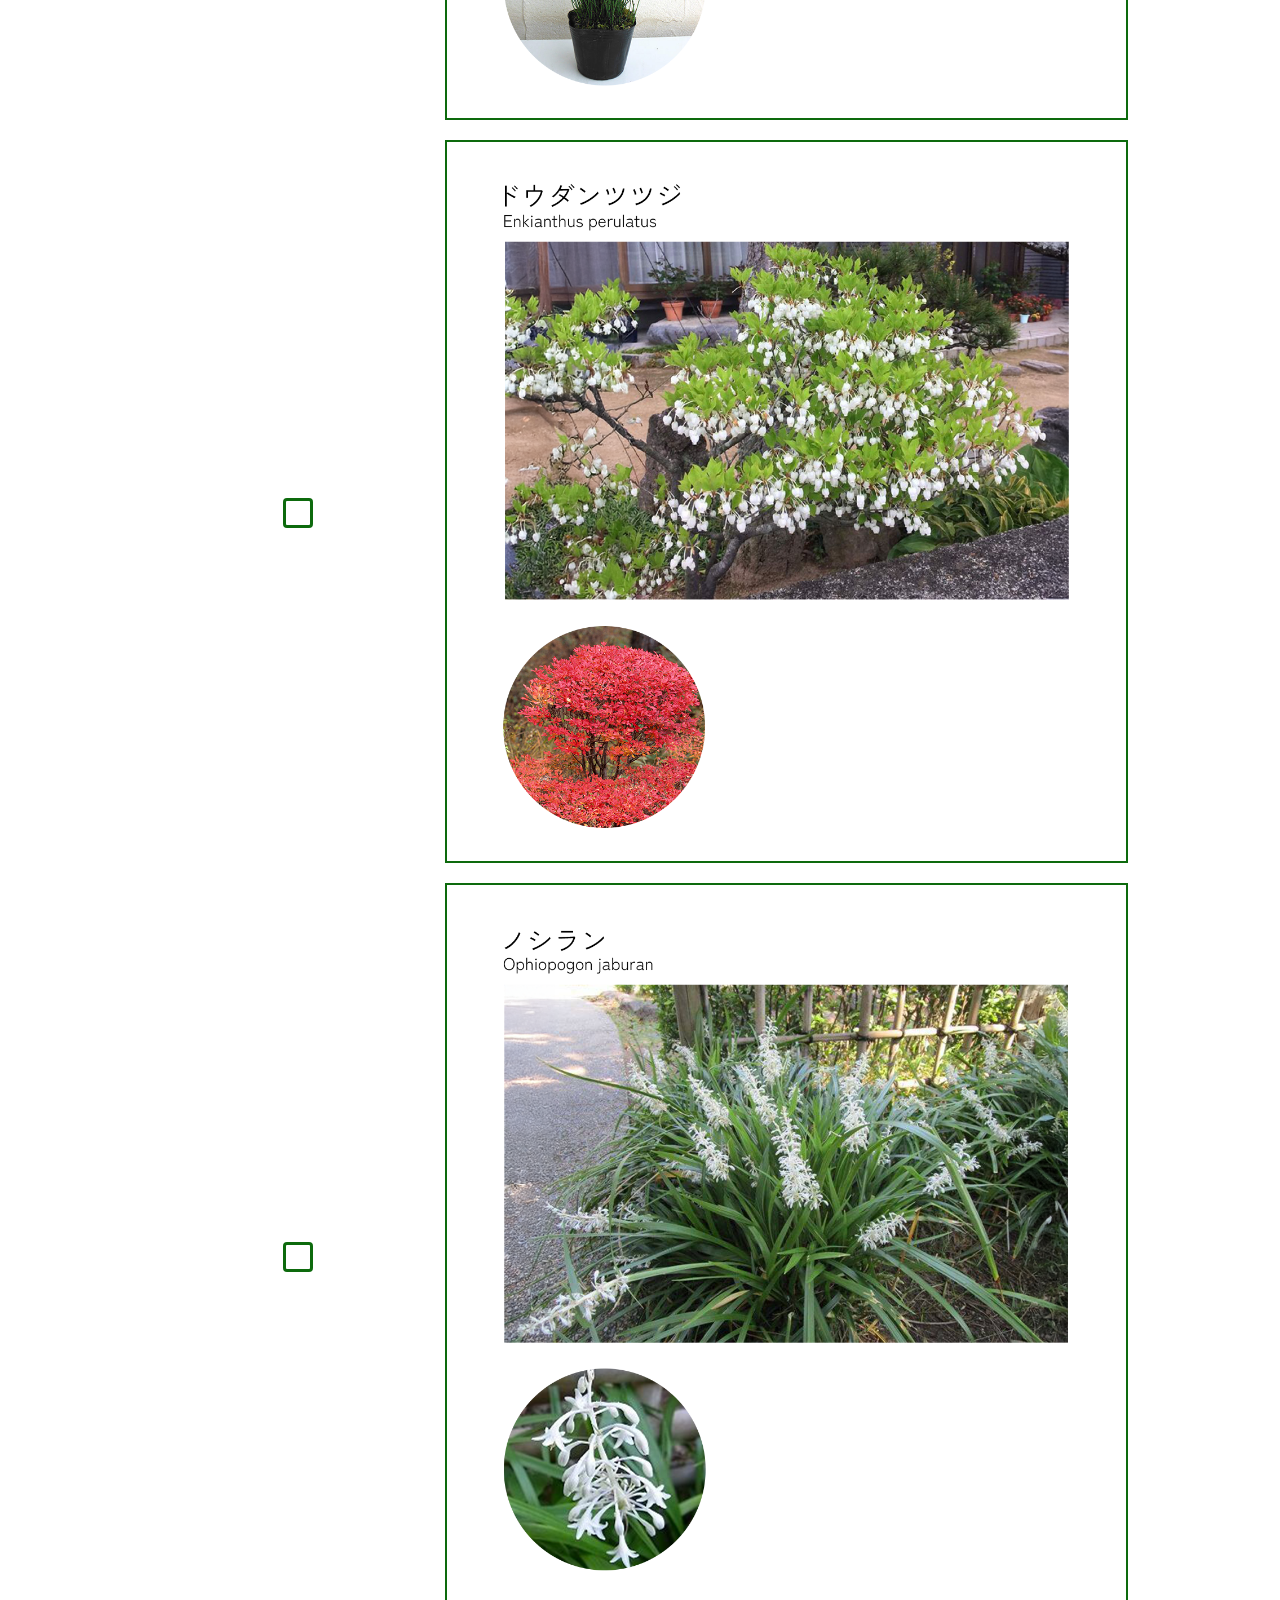
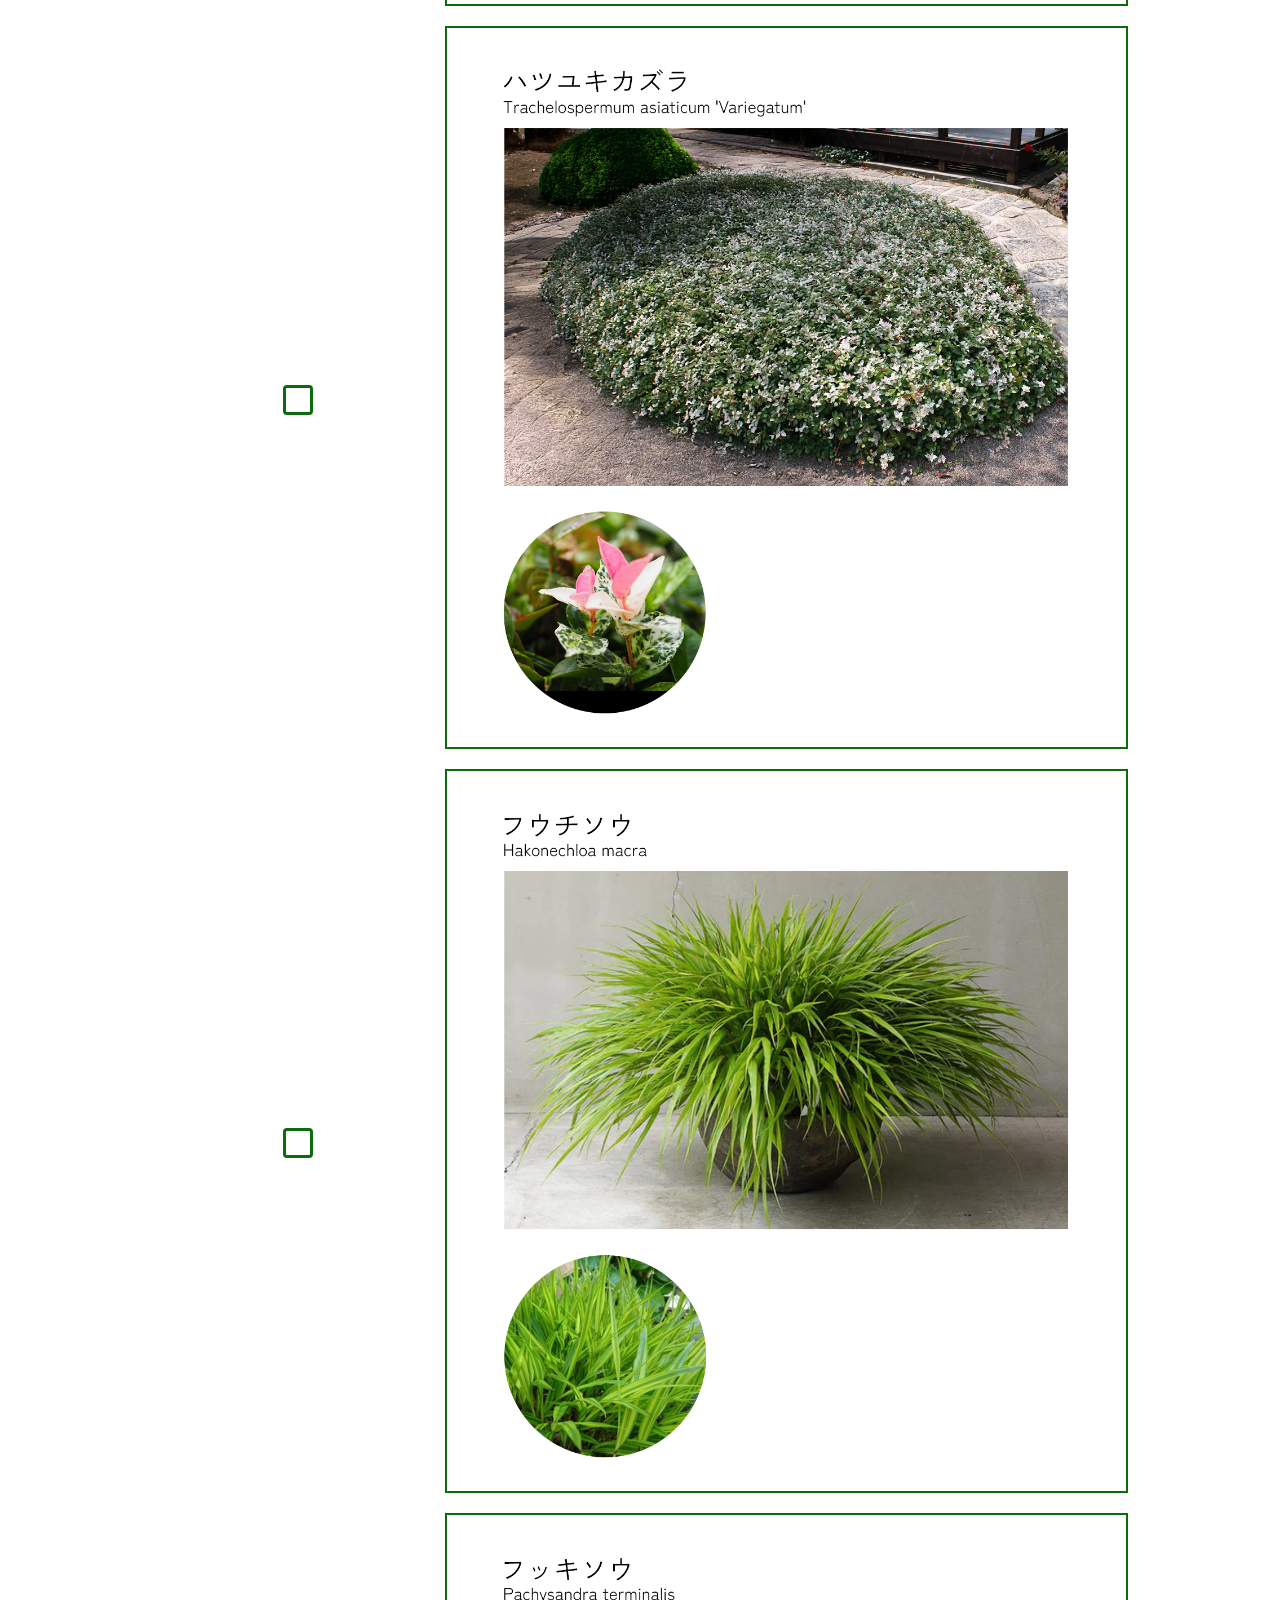
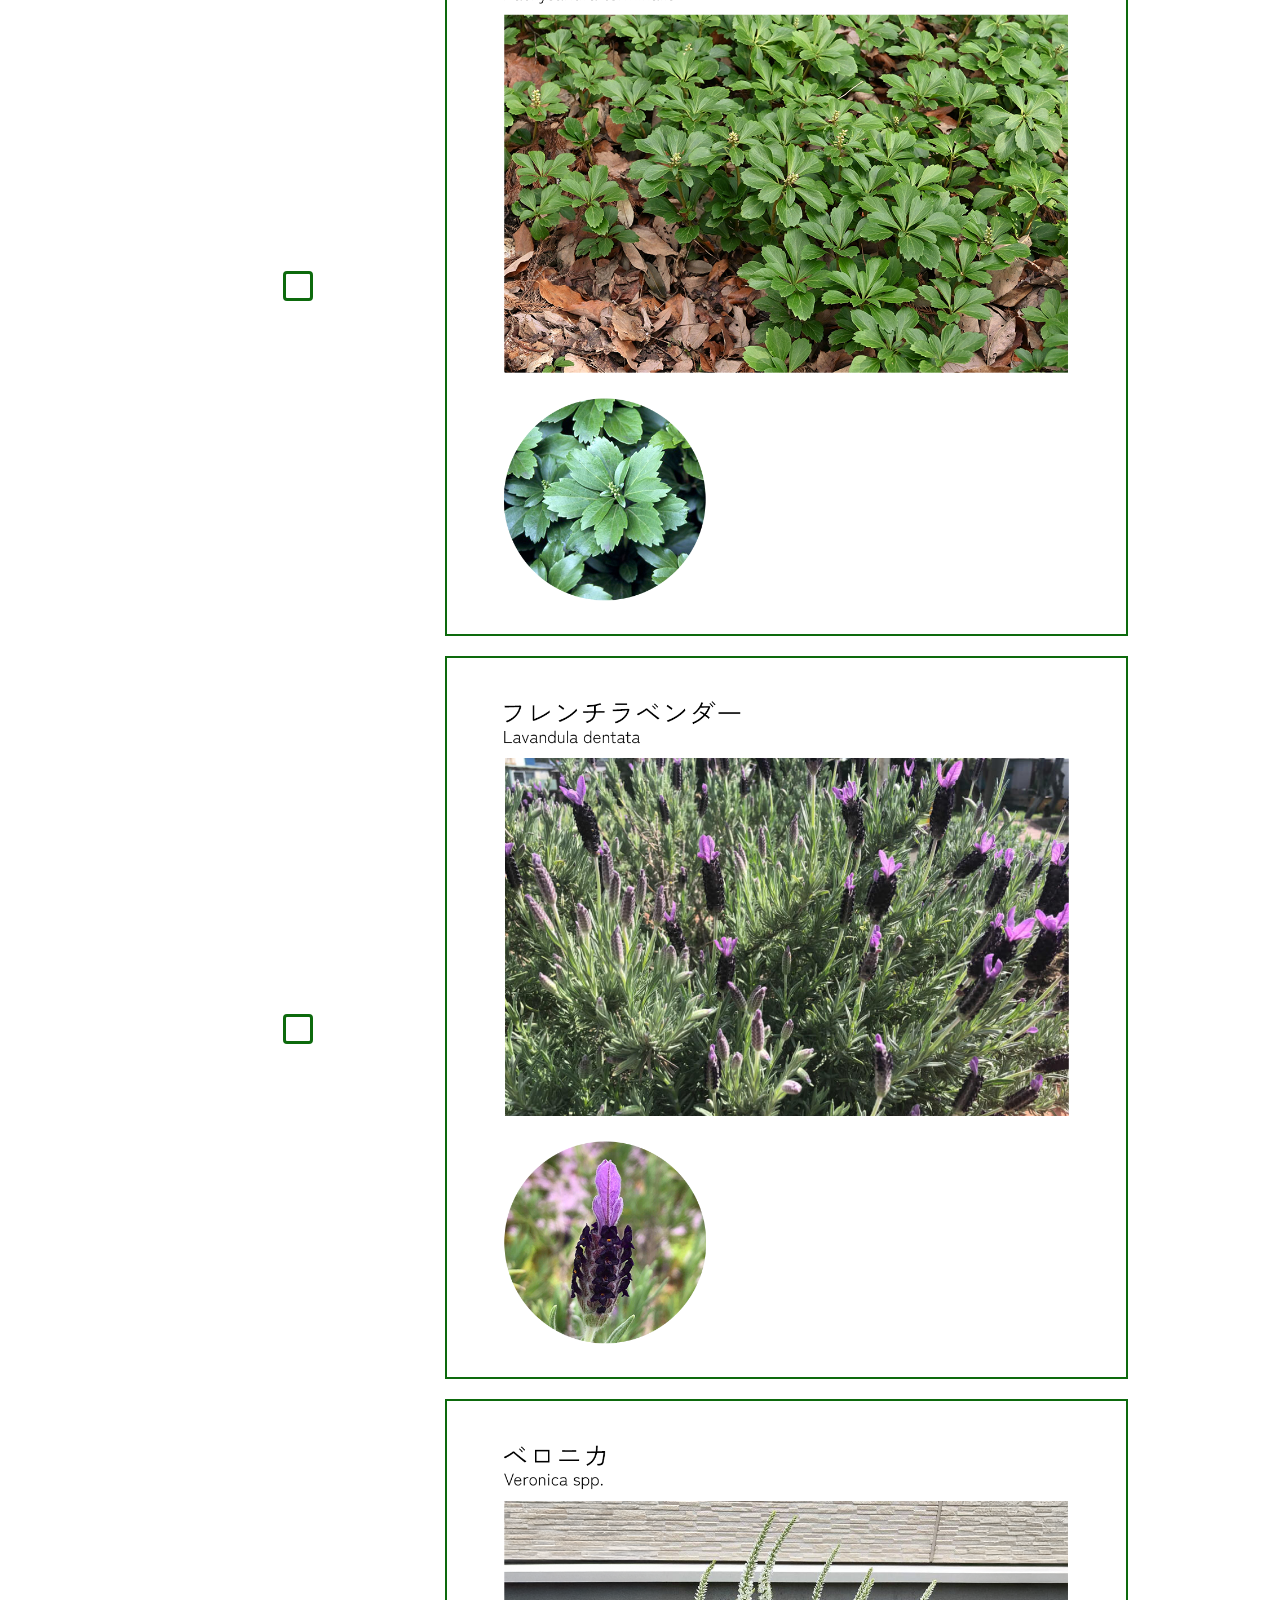
==== commit e3836c5c: "update" ====
--- a/index.html
+++ b/index.html
@@ -19,652 +19,657 @@
 <body>
 
 
-    <header id="header">
-        <div class="container">
-            <div></div>
-            <h1>植木資料</h1>
-            <div class="wrap-button">
-                <button class="btn btn-print"><i class="fa fa-print" aria-hidden="true"></i>
-                    印刷</button>
+<header id="header">
+    <div class="container">
+        <div></div>
+        <h1>植木資料</h1>
+        <div class="wrap-button">
+            <button class="btn btn-print"><i class="fa fa-print" aria-hidden="true"></i>
+                印刷</button>
+        </div>
+
+    </div>
+</header>
+<main id="main">
+    <div class="container">
+        <ul class="nav nav-pills mb-3" id="pills-tab" role="tablist">
+            <li class="nav-item" role="presentation">
+                <button class="nav-link active" id="pills-profile-tab" data-bs-toggle="pill" data-bs-target="#pills-profile"
+                        type="button" role="tab" aria-controls="pills-profile" aria-selected="false">草花・地被類</button>
+            </li>
+            <li class="nav-item" role="presentation">
+                <button class="nav-link " id="pills-home-tab" data-bs-toggle="pill" data-bs-target="#pills-home"
+                        type="button" role="tab" aria-controls="pills-home" aria-selected="true">常緑樹</button>
+            </li>
+            <li class="nav-item" role="presentation">
+                <button class="nav-link" id="pills-contact-tab" data-bs-toggle="pill" data-bs-target="#pills-contact"
+                        type="button" role="tab" aria-controls="pills-contact" aria-selected="false">落葉樹</button>
+            </li>
+        </ul>
+        <div class="tab-content" id="pills-tabContent">
+            <div class="tab-pane fade  " id="pills-home" role="tabpanel" aria-labelledby="pills-home-tab">
+                <div class="item-print">
+                    <div class="checkbox-print">
+                        <input class="form-check-input" type="checkbox" value="" >
+                    </div>
+                    <img src="./images/1/1_アセビ_.png" alt="">
+                </div>
+                <div class="item-print">
+                    <div class="checkbox-print">
+                        <input class="form-check-input" type="checkbox" value="" >
+                    </div>
+                    <img src="./images/1/2_イチゴノキ.png" alt="">
+                </div>
+                <div class="item-print">
+                    <div class="checkbox-print">
+                        <input class="form-check-input" type="checkbox" value="" >
+                    </div>
+                    <img src="./images/1/3_ウエストリンギア.png" alt="">
+                </div>
+                <div class="item-print">
+                    <div class="checkbox-print">
+                        <input class="form-check-input" type="checkbox" value="" >
+                    </div>
+                    <img src="./images/1/4_オタフクナンテン.png" alt="">
+                </div>
+                <div class="item-print">
+                    <div class="checkbox-print">
+                        <input class="form-check-input" type="checkbox" value="" >
+                    </div>
+                    <img src="./images/1/5_オリーブ.png" alt="">
+                </div>
+                <div class="item-print">
+                    <div class="checkbox-print">
+                        <input class="form-check-input" type="checkbox" value="" >
+                    </div>
+                    <img src="./images/1/6_オーストラリアンローズマリー.png" alt="">
+                </div>
+                <div class="item-print">
+                    <div class="checkbox-print">
+                        <input class="form-check-input" type="checkbox" value="" >
+                    </div>
+                    <img src="./images/1/7_カクレミノ.png" alt="">
+                </div>
+                <div class="item-print">
+                    <div class="checkbox-print">
+                        <input class="form-check-input" type="checkbox" value="" >
+                    </div>
+                    <img src="./images/1/8_カラタネオガタマ.png" alt="">
+                </div>
+                <div class="item-print">
+                    <div class="checkbox-print">
+                        <input class="form-check-input" type="checkbox" value="" >
+                    </div>
+                    <img src="./images/1/9_キンモクセイ.png" alt="">
+                </div>
+                <div class="item-print">
+                    <div class="checkbox-print">
+                        <input class="form-check-input" type="checkbox" value="" >
+                    </div>
+                    <img src="./images/1/10_ギンバイカ_.png" alt="">
+                </div>
+                <div class="item-print">
+                    <div class="checkbox-print">
+                        <input class="form-check-input" type="checkbox" value="" >
+                    </div>
+                    <img src="./images/1/11_クチナシ.png" alt="">
+                </div>
+                <div class="item-print">
+                    <div class="checkbox-print">
+                        <input class="form-check-input" type="checkbox" value="" >
+                    </div>
+                    <img src="./images/12_グミノキ.png" alt="">
+                </div>
+                <div class="item-print">
+                    <div class="checkbox-print">
+                        <input class="form-check-input" type="checkbox" value="" >
+                    </div>
+                    <img src="./images/1/13_グレビレア.png" alt="">
+                </div>
+                <div class="item-print">
+                    <div class="checkbox-print">
+                        <input class="form-check-input" type="checkbox" value="" >
+                    </div>
+                    <img src="./images/1/14_ゲッケイジュ.png" alt="">
+                </div>
+                <div class="item-print">
+                    <div class="checkbox-print">
+                        <input class="form-check-input" type="checkbox" value="" >
+                    </div>
+                    <img src="./images/1/15_コトネアスター グラウコフィラス.png" alt="">
+                </div>
+                <div class="item-print">
+                    <div class="checkbox-print">
+                        <input class="form-check-input" type="checkbox" value="" >
+                    </div>
+                    <img src="./images/1/16_コロキア.png" alt="">
+                </div>
+                <div class="item-print">
+                    <div class="checkbox-print">
+                        <input class="form-check-input" type="checkbox" value="" >
+                    </div>
+                    <img src="./images/1/17_コーストバンクシア.png" alt="">
+                </div>
+                <div class="item-print">
+                    <div class="checkbox-print">
+                        <input class="form-check-input" type="checkbox" value="" >
+                    </div>
+                    <img src="./images/1/18_サマークリスマスブッシュ.png" alt="">
+                </div>
+                <div class="item-print">
+                    <div class="checkbox-print">
+                        <input class="form-check-input" type="checkbox" value="" >
+                    </div>
+                    <img src="./images/1/19_シマトネリコ.png" alt="">
+                </div>
+                <div class="item-print">
+                    <div class="checkbox-print">
+                        <input class="form-check-input" type="checkbox" value="" >
+                    </div>
+                    <img src="./images/1/20_シャリンバイ.png" alt="">
+                </div>
+                <div class="item-print">
+                    <div class="checkbox-print">
+                        <input class="form-check-input" type="checkbox" value="" >
+                    </div>
+                    <img src="./images/1/21_シラカシ.png" alt="">
+                </div>
+                <div class="item-print">
+                    <div class="checkbox-print">
+                        <input class="form-check-input" type="checkbox" value="" >
+                    </div>
+                    <img src="./images/1/22_シルバーティーツリー.png" alt="">
+                </div>
+                <div class="item-print">
+                    <div class="checkbox-print">
+                        <input class="form-check-input" type="checkbox" value="" >
+                    </div>
+                    <img src="./images/1/23_シルバープリペット.png" alt="">
+                </div>
+                <div class="item-print">
+                    <div class="checkbox-print">
+                        <input class="form-check-input" type="checkbox" value="" >
+                    </div>
+                    <img src="./images/1/24_ジャカランダ.png" alt="">
+                </div>
+                <div class="item-print">
+                    <div class="checkbox-print">
+                        <input class="form-check-input" type="checkbox" value="" >
+                    </div>
+                    <img src="./images/1/25_ソヨゴ.png" alt="">
+                </div>
+                <div class="item-print">
+                    <div class="checkbox-print">
+                        <input class="form-check-input" type="checkbox" value="" >
+                    </div>
+                    <img src="./images/1/26_トキワエゴノキ.png" alt="">
+                </div>
+                <div class="item-print">
+                    <div class="checkbox-print">
+                        <input class="form-check-input" type="checkbox" value="" >
+                    </div>
+                    <img src="./images/1/27_トキワマンサク.png" alt="">
+                </div>
+                <div class="item-print">
+                    <div class="checkbox-print">
+                        <input class="form-check-input" type="checkbox" value="" >
+                    </div>
+                    <img src="./images/1/28_トキワモミジ.png" alt="">
+                </div>
+                <div class="item-print">
+                    <div class="checkbox-print">
+                        <input class="form-check-input" type="checkbox" value="" >
+                    </div>
+                    <img src="./images/1/29_トベラ.png" alt="">
+                </div>
+                <div class="item-print">
+                    <div class="checkbox-print">
+                        <input class="form-check-input" type="checkbox" value="" >
+                    </div>
+                    <img src="./images/1/30_ドドナエア.png" alt="">
+                </div>
+                <div class="item-print">
+                    <div class="checkbox-print">
+                        <input class="form-check-input" type="checkbox" value="" >
+                    </div>
+                    <img src="./images/1/31_ナンテン.png" alt="">
+                </div>
+                <div class="item-print">
+                    <div class="checkbox-print">
+                        <input class="form-check-input" type="checkbox" value="" >
+                    </div>
+                    <img src="./images/1/32_ハイノキ.png" alt="">
+                </div>
+                <div class="item-print">
+                    <div class="checkbox-print">
+                        <input class="form-check-input" type="checkbox" value="" >
+                    </div>
+                    <img src="./images/1/33_ヒメユズリハ.png" alt="">
+                </div>
+                <div class="item-print">
+                    <div class="checkbox-print">
+                        <input class="form-check-input" type="checkbox" value="" >
+                    </div>
+                    <img src="./images/1/34_フィリフェラオーレア.png" alt="">
+                </div>
+                <div class="item-print">
+                    <div class="checkbox-print">
+                        <input class="form-check-input" type="checkbox" value="" >
+                    </div>
+                    <img src="./images/1/35_フェイジョア.png" alt="">
+                </div>
+                <div class="item-print">
+                    <div class="checkbox-print">
+                        <input class="form-check-input" type="checkbox" value="" >
+                    </div>
+                    <img src="./images/1/36_ブラシノキ.png" alt="">
+                </div>
+                <div class="item-print">
+                    <div class="checkbox-print">
+                        <input class="form-check-input" type="checkbox" value="" >
+                    </div>
+                    <img src="./images/1/37_ブルーパシフィック.png" alt="">
+                </div>
+                <div class="item-print">
+                    <div class="checkbox-print">
+                        <input class="form-check-input" type="checkbox" value="" >
+                    </div>
+                    <img src="./images/1/38_マホニアコンフューサ.png" alt="">
+                </div>
+                <div class="item-print">
+                    <div class="checkbox-print">
+                        <input class="form-check-input" type="checkbox" value="" >
+                    </div>
+                    <img src="./images/1/39_マルバシャリンバイ.png" alt="">
+                </div>
+                <div class="item-print">
+                    <div class="checkbox-print">
+                        <input class="form-check-input" type="checkbox" value="" >
+                    </div>
+                    <img src="./images/1/40_マルバノキ.png" alt="">
+                </div>
+                <div class="item-print">
+                    <div class="checkbox-print">
+                        <input class="form-check-input" type="checkbox" value="" >
+                    </div>
+                    <img src="./images/1/41_マンリョウ.png" alt="">
+                </div>
+                <div class="item-print">
+                    <div class="checkbox-print">
+                        <input class="form-check-input" type="checkbox" value="" >
+                    </div>
+                    <img src="./images/1/42_ミモザ.png" alt="">
+                </div>
+                <div class="item-print">
+                    <div class="checkbox-print">
+                        <input class="form-check-input" type="checkbox" value="" >
+                    </div>
+                    <img src="./images/1/43_メラレウカ.png" alt="">
+                </div>
+                <div class="item-print">
+                    <div class="checkbox-print">
+                        <input class="form-check-input" type="checkbox" value="" >
+                    </div>
+                    <img src="./images/1/44_ヤマモモ.png" alt="">
+                </div>
+                <div class="item-print">
+                    <div class="checkbox-print">
+                        <input class="form-check-input" type="checkbox" value="" >
+                    </div>
+                    <img src="./images/1/45_ユーカリ.png" alt="">
+                </div>
+                <div class="item-print">
+                    <div class="checkbox-print">
+                        <input class="form-check-input" type="checkbox" value="" >
+                    </div>
+                    <img src="./images/1/46_ゆず.png" alt="">
+                </div>
+                <div class="item-print">
+                    <div class="checkbox-print">
+                        <input class="form-check-input" type="checkbox" value="" >
+                    </div>
+                    <img src="./images/1/47_ライム.png" alt="">
+                </div>
+                <div class="item-print">
+                    <div class="checkbox-print">
+                        <input class="form-check-input" type="checkbox" value="" >
+                    </div>
+                    <img src="./images/1/48_レプトスペリマム_.png" alt="">
+                </div>
+                <div class="item-print">
+                    <div class="checkbox-print">
+                        <input class="form-check-input" type="checkbox" value="" >
+                    </div>
+                    <img src="./images/1/49_レモン.png" alt="">
+                </div>
+                <div class="item-print">
+                    <div class="checkbox-print">
+                        <input class="form-check-input" type="checkbox" value="" >
+                    </div>
+                    <img src="./images/1/50_ローズマリー.png" alt="">
+                </div>
+                <div class="item-print">
+                    <div class="checkbox-print">
+                        <input class="form-check-input" type="checkbox" value="" >
+                    </div>
+                    <img src="./images/1/51_大名竹.png" alt="">
+                </div>
+                <div class="item-print">
+                    <div class="checkbox-print">
+                        <input class="form-check-input" type="checkbox" value="" >
+                    </div>
+                    <img src="./images/1/52_常緑ヤマボウシ_.png" alt="">
+                </div>
             </div>
-
-        </div>
-    </header>
-    <main id="main">
-        <div class="container">
-            <ul class="nav nav-pills mb-3" id="pills-tab" role="tablist">
-                <li class="nav-item" role="presentation">
-                    <button class="nav-link active" id="pills-profile-tab" data-bs-toggle="pill" data-bs-target="#pills-profile"
-                            type="button" role="tab" aria-controls="pills-profile" aria-selected="false">草花・地被類</button>
-                </li>
-                <li class="nav-item" role="presentation">
-                    <button class="nav-link " id="pills-home-tab" data-bs-toggle="pill" data-bs-target="#pills-home"
-                        type="button" role="tab" aria-controls="pills-home" aria-selected="true">常緑樹</button>
-                </li>
-                <li class="nav-item" role="presentation">
-                    <button class="nav-link" id="pills-contact-tab" data-bs-toggle="pill" data-bs-target="#pills-contact"
-                        type="button" role="tab" aria-controls="pills-contact" aria-selected="false">落葉樹</button>
-                </li>
-            </ul>
-            <div class="tab-content" id="pills-tabContent">
-                <div class="tab-pane fade  " id="pills-home" role="tabpanel" aria-labelledby="pills-home-tab">
-                    <div class="item-print">
-                        <div class="checkbox-print">
-                            <input class="form-check-input" type="checkbox" value="" >
-                        </div>
-                        <img src="./images/1/1_ゆず.png" alt="">
-                    </div>
-                    <div class="item-print">
-                        <div class="checkbox-print">
-                            <input class="form-check-input" type="checkbox" value="" >
-                        </div>
-                        <img src="./images/1/2_アセビ_.png" alt="">
-                    </div>
-                    <div class="item-print">
-                        <div class="checkbox-print">
-                            <input class="form-check-input" type="checkbox" value="" >
-                        </div>
-                        <img src="./images/1/3_イチゴノキ.png" alt="">
-                    </div>
-                    <div class="item-print">
-                        <div class="checkbox-print">
-                            <input class="form-check-input" type="checkbox" value="" >
-                        </div>
-                        <img src="./images/1/4_ウエストリンギア.png" alt="">
-                    </div>
-                    <div class="item-print">
-                        <div class="checkbox-print">
-                            <input class="form-check-input" type="checkbox" value="" >
-                        </div>
-                        <img src="./images/1/5_オタフクナンテン.png" alt="">
-                    </div>
-                    <div class="item-print">
-                        <div class="checkbox-print">
-                            <input class="form-check-input" type="checkbox" value="" >
-                        </div>
-                        <img src="./images/1/6_オリーブ.png" alt="">
-                    </div>
-                    <div class="item-print">
-                        <div class="checkbox-print">
-                            <input class="form-check-input" type="checkbox" value="" >
-                        </div>
-                        <img src="./images/1/7_オーストラリアンローズマリー.png" alt="">
-                    </div>
-                    <div class="item-print">
-                        <div class="checkbox-print">
-                            <input class="form-check-input" type="checkbox" value="" >
-                        </div>
-                        <img src="./images/1/8_カクレミノ.png" alt="">
-                    </div>
-                    <div class="item-print">
-                        <div class="checkbox-print">
-                            <input class="form-check-input" type="checkbox" value="" >
-                        </div>
-                        <img src="./images/1/9_カラタネオガタマ.png" alt="">
-                    </div>
-                    <div class="item-print">
-                        <div class="checkbox-print">
-                            <input class="form-check-input" type="checkbox" value="" >
-                        </div>
-                        <img src="./images/1/10_キンモクセイ.png" alt="">
-                    </div>
-                    <div class="item-print">
-                        <div class="checkbox-print">
-                            <input class="form-check-input" type="checkbox" value="" >
-                        </div>
-                        <img src="./images/1/11_ギンバイカ_.png" alt="">
-                    </div>
-                    <div class="item-print">
-                        <div class="checkbox-print">
-                            <input class="form-check-input" type="checkbox" value="" >
-                        </div>
-                        <img src="./images/1/12_クチナシ.png" alt="">
-                    </div>
-                    <div class="item-print">
-                        <div class="checkbox-print">
-                            <input class="form-check-input" type="checkbox" value="" >
-                        </div>
-                        <img src="./images/1/13_グミノキ.png" alt="">
-                    </div>
-                    <div class="item-print">
-                        <div class="checkbox-print">
-                            <input class="form-check-input" type="checkbox" value="" >
-                        </div>
-                        <img src="./images/1/14_グレビレア.png" alt="">
-                    </div>
-                    <div class="item-print">
-                        <div class="checkbox-print">
-                            <input class="form-check-input" type="checkbox" value="" >
-                        </div>
-                        <img src="./images/1/15_ゲッケイジュ.png" alt="">
-                    </div>
-                    <div class="item-print">
-                        <div class="checkbox-print">
-                            <input class="form-check-input" type="checkbox" value="" >
-                        </div>
-                        <img src="./images/1/16_コトネアスター グラウコフィラス.png" alt="">
-                    </div>
-                    <div class="item-print">
-                        <div class="checkbox-print">
-                            <input class="form-check-input" type="checkbox" value="" >
-                        </div>
-                        <img src="./images/1/17_コロキア.png" alt="">
-                    </div>
-                    <div class="item-print">
-                        <div class="checkbox-print">
-                            <input class="form-check-input" type="checkbox" value="" >
-                        </div>
-                        <img src="./images/1/18_コーストバンクシア.png" alt="">
-                    </div>
-                    <div class="item-print">
-                        <div class="checkbox-print">
-                            <input class="form-check-input" type="checkbox" value="" >
-                        </div>
-                        <img src="./images/1/19_サマークリスマスブッシュ.png" alt="">
-                    </div>
-                    <div class="item-print">
-                        <div class="checkbox-print">
-                            <input class="form-check-input" type="checkbox" value="" >
-                        </div>
-                        <img src="./images/1/20_シマトネリコ.png" alt="">
-                    </div>
-                    <div class="item-print">
-                        <div class="checkbox-print">
-                            <input class="form-check-input" type="checkbox" value="" >
-                        </div>
-                        <img src="./images/1/21_シャリンバイ.png" alt="">
-                    </div>
-                    <div class="item-print">
-                        <div class="checkbox-print">
-                            <input class="form-check-input" type="checkbox" value="" >
-                        </div>
-                        <img src="./images/1/22_シラカシ.png" alt="">
-                    </div>
-                    <div class="item-print">
-                        <div class="checkbox-print">
-                            <input class="form-check-input" type="checkbox" value="" >
-                        </div>
-                        <img src="./images/1/23_シルバーティーツリー.png" alt="">
-                    </div>
-                    <div class="item-print">
-                        <div class="checkbox-print">
-                            <input class="form-check-input" type="checkbox" value="" >
-                        </div>
-                        <img src="./images/1/24_シルバープリペット.png" alt="">
-                    </div>
-                    <div class="item-print">
-                        <div class="checkbox-print">
-                            <input class="form-check-input" type="checkbox" value="" >
-                        </div>
-                        <img src="./images/1/25_ジャカランダ.png" alt="">
-                    </div>
-                    <div class="item-print">
-                        <div class="checkbox-print">
-                            <input class="form-check-input" type="checkbox" value="" >
-                        </div>
-                        <img src="./images/1/26_ソヨゴl.png" alt="">
-                    </div>
-                    <div class="item-print">
-                        <div class="checkbox-print">
-                            <input class="form-check-input" type="checkbox" value="" >
-                        </div>
-                        <img src="./images/1/27_トキワエゴノキ.png" alt="">
-                    </div>
-                    <div class="item-print">
-                        <div class="checkbox-print">
-                            <input class="form-check-input" type="checkbox" value="" >
-                        </div>
-                        <img src="./images/1/28_トキワマンサク.png" alt="">
-                    </div>
-                    <div class="item-print">
-                        <div class="checkbox-print">
-                            <input class="form-check-input" type="checkbox" value="" >
-                        </div>
-                        <img src="./images/1/29_トキワモミジ.png" alt="">
-                    </div>
-                    <div class="item-print">
-                        <div class="checkbox-print">
-                            <input class="form-check-input" type="checkbox" value="" >
-                        </div>
-                        <img src="./images/1/30_トベラ.png" alt="">
-                    </div>
-                    <div class="item-print">
-                        <div class="checkbox-print">
-                            <input class="form-check-input" type="checkbox" value="" >
-                        </div>
-                        <img src="./images/1/31_ドドナエア.png" alt="">
-                    </div>
-                    <div class="item-print">
-                        <div class="checkbox-print">
-                            <input class="form-check-input" type="checkbox" value="" >
-                        </div>
-                        <img src="./images/1/32_ナンテン.png" alt="">
-                    </div>
-                    <div class="item-print">
-                        <div class="checkbox-print">
-                            <input class="form-check-input" type="checkbox" value="" >
-                        </div>
-                        <img src="./images/1/33_ハイノキ.png" alt="">
-                    </div>
-                    <div class="item-print">
-                        <div class="checkbox-print">
-                            <input class="form-check-input" type="checkbox" value="" >
-                        </div>
-                        <img src="./images/1/34_ヒメユズリハ.png" alt="">
-                    </div>
-                    <div class="item-print">
-                        <div class="checkbox-print">
-                            <input class="form-check-input" type="checkbox" value="" >
-                        </div>
-                        <img src
-
-                                     ="./images/1/35_フィリフェラオーレア.png" alt="">
-                    </div>
-                    <div class="item-print">
-                        <div class="checkbox-print">
-                            <input class="form-check-input" type="checkbox" value="" >
-                        </div>
-                        <img src="./images/1/36_フェイジョア.png" alt="">
-                    </div>
-                    <div class="item-print">
-                        <div class="checkbox-print">
-                            <input class="form-check-input" type="checkbox" value="" >
-                        </div>
-                        <img src="./images/1/37_ブラシノキ.png" alt="">
-                    </div>
-                    <div class="item-print">
-                        <div class="checkbox-print">
-                            <input class="form-check-input" type="checkbox" value="" >
-                        </div>
-                        <img src="./images/1/38_ブルーパシフィック.png" alt="">
-                    </div>
-                    <div class="item-print">
-                        <div class="checkbox-print">
-                            <input class="form-check-input" type="checkbox" value="" >
-                        </div>
-                        <img src="./images/1/39_マホニアコンフューサ.png" alt="">
-                    </div>
-                    <div class="item-print">
-                        <div class="checkbox-print">
-                            <input class="form-check-input" type="checkbox" value="" >
-                        </div>
-                        <img src="./images/1/40_マルバシャリンバイ.png" alt="">
-                    </div>
-                    <div class="item-print">
-                        <div class="checkbox-print">
-                            <input class="form-check-input" type="checkbox" value="" >
-                        </div>
-                        <img src="./images/1/41_マルバノキ.png" alt="">
-                    </div>
-                    <div class="item-print">
-                        <div class="checkbox-print">
-                            <input class="form-check-input" type="checkbox" value="" >
-                        </div>
-                        <img src="./images/1/42_マンリョウ.png" alt="">
-                    </div>
-                    <div class="item-print">
-                        <div class="checkbox-print">
-                            <input class="form-check-input" type="checkbox" value="" >
-                        </div>
-                        <img src="./images/1/43_ミモザ.png" alt="">
-                    </div>
-                    <div class="item-print">
-                        <div class="checkbox-print">
-                            <input class="form-check-input" type="checkbox" value="" >
-                        </div>
-                        <img src="./images/1/44_メラレウカ.png" alt="">
-                    </div>
-                    <div class="item-print">
-                        <div class="checkbox-print">
-                            <input class="form-check-input" type="checkbox" value="" >
-                        </div>
-                        <img src="./images/1/45_ヤマモモ.png" alt="">
-                    </div>
-                    <div class="item-print">
-                        <div class="checkbox-print">
-                            <input class="form-check-input" type="checkbox" value="" >
-                        </div>
-                        <img src="./images/1/46_ユーカリ.png" alt="">
-                    </div>
-                    <div class="item-print">
-                        <div class="checkbox-print">
-                            <input class="form-check-input" type="checkbox" value="" >
-                        </div>
-                        <img src="./images/1/47_ライム.png" alt="">
-                    </div>
-                    <div class="item-print">
-                        <div class="checkbox-print">
-                            <input class="form-check-input" type="checkbox" value="" >
-                        </div>
-                        <img src="./images/1/48_レプトスペリマム_.png" alt="">
-                    </div>
-                    <div class="item-print">
-                        <div class="checkbox-print">
-                            <input class="form-check-input" type="checkbox" value="" >
-                        </div>
-                        <img src="./images/1/49_レモン.png" alt="">
-                    </div>
-                    <div class="item-print">
-                        <div class="checkbox-print">
-                            <input class="form-check-input" type="checkbox" value="" >
-                        </div>
-                        <img src="./images/1/50_ローズマリー.png" alt="">
-                    </div>
-                    <div class="item-print">
-                        <div class="checkbox-print">
-                            <input class="form-check-input" type="checkbox" value="" >
-                        </div>
-                        <img src="./images/1/51_大名竹.png" alt="">
-                    </div>
-                    <div class="item-print">
-                        <div class="checkbox-print">
-                            <input class="form-check-input" type="checkbox" value="" >
-                        </div>
-                        <img src="./images/1/52_常緑ヤマボウシ_.png" alt="">
-                    </div>
-                </div>
-                <div class="tab-pane fade show active" id="pills-profile" role="tabpanel" aria-labelledby="pills-profile-tab">
-                    <div class="item-print">
-                        <div class="checkbox-print">
-                            <input class="form-check-input" type="checkbox" value="" >
-                        </div>
-                        <img src="./images/2/1_アジサイ・アナベル.png" alt="">
-                    </div>
-                    <div class="item-print">
-                        <div class="checkbox-print">
-                            <input class="form-check-input" type="checkbox" value="" >
-                        </div>
-                        <img src="./images/2/2_アジュガ.png" alt="">
-                    </div>
-                    <div class="item-print">
-                        <div class="checkbox-print">
-                            <input class="form-check-input" type="checkbox" value="" >
-                        </div>
-                        <img src="./images/2/3_アジュガシルバー_.png" alt="">
-                    </div>
-                    <div class="item-print">
-                        <div class="checkbox-print">
-                            <input class="form-check-input" type="checkbox" value="" >
-                        </div>
-                        <img src="./images/2/4_キチジョウソウ.png" alt="">
-                    </div>
-                    <div class="item-print">
-                        <div class="checkbox-print">
-                            <input class="form-check-input" type="checkbox" value="" >
-                        </div>
-                        <img src="./images/2/5_ギボウシ.png" alt="">
-                    </div>
-                    <div class="item-print">
-                        <div class="checkbox-print">
-                            <input class="form-check-input" type="checkbox" value="" >
-                        </div>
-                        <img src="./images/2/6_グレビレア_.png" alt="">
-                    </div>
-                    <div class="item-print">
-                        <div class="checkbox-print">
-                            <input class="form-check-input" type="checkbox" value="" >
-                        </div>
-                        <img src="./images/2/7_コクリュウ.png" alt="">
-                    </div>
-                    <div class="item-print">
-                        <div class="checkbox-print">
-                            <input class="form-check-input" type="checkbox" value="" >
-                        </div>
-                        <img src="./images/2/8_タイム_.png" alt="">
-                    </div>
-                    <div class="item-print">
-                        <div class="checkbox-print">
-                            <input class="form-check-input" type="checkbox" value="" >
-                        </div>
-                        <img src="./images/2/9_タマシダ.png" alt="">
-                    </div>
-                    <div class="item-print">
-                        <div class="checkbox-print">
-                            <input class="form-check-input" type="checkbox" value="" >
-                        </div>
-                        <img src="./images/2/10_タマリュウ.png" alt="">
-                    </div>
-                    <div class="item-print">
-                        <div class="checkbox-print">
-                            <input class="form-check-input" type="checkbox" value="" >
-                        </div>
-                        <img src="./images/2/11_ダイカンドラシルバーフォール.png" alt="">
-                    </div>
-                    <div class="item-print">
-                        <div class="checkbox-print">
-                            <input class="form-check-input" type="checkbox" value="" >
-                        </div>
-                        <img src="./images/2/12_ツルニチニチソウ.png" alt="">
-                    </div>
-                    <div class="item-print">
-                        <div class="checkbox-print">
-                            <input class="form-check-input" type="checkbox" value="" >
-                        </div>
-                        <img src="./images/2/13_ツワブキ.png" alt="">
-                    </div>
-                    <div class="item-print">
-                        <div class="checkbox-print">
-                            <input class="form-check-input" type="checkbox" value="" >
-                        </div>
-                        <img src="./images/2/14_トクサ.png" alt="">
-                    </div>
-                    <div class="item-print">
-                        <div class="checkbox-print">
-                            <input class="form-check-input" type="checkbox" value="" >
-                        </div>
-                        <img src="./images/2/15_ドウダンツツジ.png" alt="">
-                    </div>
-                    <div class="item-print">
-                        <div class="checkbox-print">
-                            <input class="form-check-input" type="checkbox" value="" >
-                        </div>
-                        <img src="./images/2/16_ノシラン.png" alt="">
-                    </div>
-                    <div class="item-print">
-                        <div class="checkbox-print">
-                            <input class="form-check-input" type="checkbox" value="" >
-                        </div>
-                        <img src="./images/2/17_ハツユキカズラ_.png" alt="">
-                    </div>
-                    <div class="item-print">
-                        <div class="checkbox-print">
-                            <input class="form-check-input" type="checkbox" value="" >
-                        </div>
-                        <img src="./images/2/18_フウチソウ.png" alt="">
-                    </div>
-                    <div class="item-print">
-                        <div class="checkbox-print">
-                            <input class="form-check-input" type="checkbox" value="" >
-                        </div>
-                        <img src="./images/2/19_フッキソウ_.png" alt="">
-                    </div>
-                    <div class="item-print">
-                        <div class="checkbox-print">
-                            <input class="form-check-input" type="checkbox" value="" >
-                        </div>
-                        <img src="./images/2/20_フレンチラベンダー.png" alt="">
-                    </div>
-                    <div class="item-print">
-                        <div class="checkbox-print">
-                            <input class="form-check-input" type="checkbox" value="" >
-                        </div>
-                        <img src="./images/2/21_ベロニカ.png" alt="">
-                    </div>
-                    <div class="item-print">
-                        <div class="checkbox-print">
-                            <input class="form-check-input" type="checkbox" value="" >
-                        </div>
-                        <img src="./images/2/22_ヤブラン.png" alt="">
-                    </div>
-                </div>
-                <div class="tab-pane fade" id="pills-contact" role="tabpanel" aria-labelledby="pills-contact-tab">
-                    <div class="item-print">
-                        <div class="checkbox-print">
-                            <input class="form-check-input" type="checkbox" value="" >
-                        </div>
-                        <img src="./images/3/1_アオダモ.png" alt="">
-                    </div>
-                    <div class="item-print">
-                        <div class="checkbox-print">
-                            <input class="form-check-input" type="checkbox" value="" >
-                        </div>
-                        <img src="./images/3/2_アオハダ.png" alt="">
-                    </div>
-                    <div class="item-print">
-                        <div class="checkbox-print">
-                            <input class="form-check-input" type="checkbox" value="" >
-                        </div>
-                        <img src="./images/3/3_イチヂク.png" alt="">
-                    </div>
-                    <div class="item-print">
-                        <div class="checkbox-print">
-                            <input class="form-check-input" type="checkbox" value="" >
-                        </div>
-                        <img src="./images/3/4_イヌコリヤナギ.png" alt="">
-                    </div>
-                    <div class="item-print">
-                        <div class="checkbox-print">
-                            <input class="form-check-input" type="checkbox" value="" >
-                        </div>
-                        <img src="./images/3/5_エゴノキ.png" alt="">
-                    </div>
-                    <div class="item-print">
-                        <div class="checkbox-print">
-                            <input class="form-check-input" type="checkbox" value="" >
-                        </div>
-                        <img src="./images/3/6_オミナエシ.png" alt="">
-                    </div>
-                    <div class="item-print">
-                        <div class="checkbox-print">
-                            <input class="form-check-input" type="checkbox" value="" >
-                        </div>
-                        <img src="./images/3/7_カツラ.png" alt="">
-                    </div>
-                    <div class="item-print">
-                        <div class="checkbox-print">
-                            <input class="form-check-input" type="checkbox" value="" >
-                        </div>
-                        <img src="./images/3/8_クロモジ.png" alt="">
-                    </div>
-                    <div class="item-print">
-                        <div class="checkbox-print">
-                            <input class="form-check-input" type="checkbox" value="" >
-                        </div>
-                        <img src="./images/3/9_コデマリ.png" alt="">
-                    </div>
-                    <div class="item-print">
-                        <div class="checkbox-print">
-                            <input class="form-check-input" type="checkbox" value="" >
-                        </div>
-                        <img src="./images/3/10_コハウチワカエデ.png" alt="">
-                    </div>
-                    <div class="item-print">
-                        <div class="checkbox-print">
-                            <input class="form-check-input" type="checkbox" value="" >
-                        </div>
-                        <img src="./images/3/11_サルスベリ.png" alt="">
-                    </div>
-                    <div class="item-print">
-                        <div class="checkbox-print">
-                            <input class="form-check-input" type="checkbox" value="" >
-                        </div>
-                        <img src="./images/3/12_シロモジ_.png" alt="">
-                    </div>
-                    <div class="item-print">
-                        <div class="checkbox-print">
-                            <input class="form-check-input" type="checkbox" value="" >
-                        </div>
-                        <img src="./images/3/13_ジューンベリー_.png" alt="">
-                    </div>
-                    <div class="item-print">
-                        <div class="checkbox-print">
-                            <input class="form-check-input" type="checkbox" value="" >
-                        </div>
-                        <img src="./images/3/14_スモークツリー.png" alt="">
-                    </div>
-                    <div class="item-print">
-                        <div class="checkbox-print">
-                            <input class="form-check-input" type="checkbox" value="" >
-                        </div>
-                        <img src="./images/3/15_ドウダンツツジ.png" alt="">
-                    </div>
-                    <div class="item-print">
-                        <div class="checkbox-print">
-                            <input class="form-check-input" type="checkbox" value="" >
-                        </div>
-                        <img src="./images/3/16_ナツハゼ.png" alt="">
-                    </div>
-                    <div class="item-print">
-                        <div class="checkbox-print">
-                            <input class="form-check-input" type="checkbox" value="" >
-                        </div>
-                        <img src="./images/3/17_ハウチワカエデ.png" alt="">
-                    </div>
-                    <div class="item-print">
-                        <div class="checkbox-print">
-                            <input class="form-check-input" type="checkbox" value="" >
-                        </div>
-                        <img src="./images/3/18_ハギ.png" alt="">
-                    </div>
-                    <div class="item-print">
-                        <div class="checkbox-print">
-                            <input class="form-check-input" type="checkbox" value="" >
-                        </div>
-                        <img src="./images/3/19_ハナミズキ.png" alt="">
-                    </div>
-                    <div class="item-print">
-                        <div class="checkbox-print">
-                            <input class="form-check-input" type="checkbox" value="" >
-                        </div>
-                        <img src="./images/3/20_ヒメシャラ.png" alt="">
-                    </div>
-                    <div class="item-print">
-                        <div class="checkbox-print">
-                            <input class="form-check-input" type="checkbox" value="" >
-                        </div>
-                        <img src="./images/3/21_ブルーベリー.png" alt="">
-                    </div>
-                    <div class="item-print">
-                        <div class="checkbox-print">
-                            <input class="form-check-input" type="checkbox" value="" >
-                        </div>
-                        <img src="./images/3/22_ミツマタ.png" alt="">
-                    </div>
-                    <div class="item-print">
-                        <div class="checkbox-print">
-                            <input class="form-check-input" type="checkbox" value="" >
-                        </div>
-                        <img src="./images/3/23_モミジ_.png" alt="">
-                    </div>
-                    <div class="item-print">
-                        <div class="checkbox-print">
-                            <input class="form-check-input" type="checkbox" value="" >
-                        </div>
-                        <img src="./images/3/24_ヤマボウシ.png" alt="">
-                    </div>
-                    <div class="item-print">
-                        <div class="checkbox-print">
-                            <input class="form-check-input" type="checkbox" value="" >
-                        </div>
-                        <img src="./images/3/25_ユキヤナギ.png" alt="">
-                    </div>
-                    <div class="item-print">
-                        <div class="checkbox-print">
-                            <input class="form-check-input" type="checkbox" value="" >
-                        </div>
-                        <img src="./images/3/26_ユスラウメ_.png" alt="">
-                    </div>
+            <div class="tab-pane fade show active" id="pills-profile" role="tabpanel" aria-labelledby="pills-profile-tab">
+                <div class="item-print">
+                    <div class="checkbox-print">
+                        <input class="form-check-input" type="checkbox" value="" >
+                    </div>
+                    <img src="./images/2/1_アジサイ・アナベル.png" alt="">
+                </div>
+                <div class="item-print">
+                    <div class="checkbox-print">
+                        <input class="form-check-input" type="checkbox" value="" >
+                    </div>
+                    <img src="./images/2/2_アジュガ.png" alt="">
+                </div>
+                <div class="item-print">
+                    <div class="checkbox-print">
+                        <input class="form-check-input" type="checkbox" value="" >
+                    </div>
+                    <img src="./images/2/3_アジュガシルバー_.png" alt="">
+                </div>
+                <div class="item-print">
+                    <div class="checkbox-print">
+                        <input class="form-check-input" type="checkbox" value="" >
+                    </div>
+                    <img src="./images/2/4_アマドコロ.png" alt="">
+                </div>
+                <div class="item-print">
+                    <div class="checkbox-print">
+                        <input class="form-check-input" type="checkbox" value="" >
+                    </div>
+                    <img src="./images/2/5_キチジョウソウ.png" alt="">
+                </div>
+                <div class="item-print">
+                    <div class="checkbox-print">
+                        <input class="form-check-input" type="checkbox" value="" >
+                    </div>
+                    <img src="./images/2/6_ギボウシ.png" alt="">
+                </div>
+                <div class="item-print">
+                    <div class="checkbox-print">
+                        <input class="form-check-input" type="checkbox" value="" >
+                    </div>
+                    <img src="./images/2/7_グレビレア_.png" alt="">
+                </div>
+                <div class="item-print">
+                    <div class="checkbox-print">
+                        <input class="form-check-input" type="checkbox" value="" >
+                    </div>
+                    <img src="./images/2/8_コクリュウ.png" alt="">
+                </div>
+                <div class="item-print">
+                    <div class="checkbox-print">
+                        <input class="form-check-input" type="checkbox" value="" >
+                    </div>
+                    <img src="./images/2/9_タイム_.png" alt="">
+                </div>
+                <div class="item-print">
+                    <div class="checkbox-print">
+                        <input class="form-check-input" type="checkbox" value="" >
+                    </div>
+                    <img src="./images/2/10_タマシダ.png" alt="">
+                </div>
+                <div class="item-print">
+                    <div class="checkbox-print">
+                        <input class="form-check-input" type="checkbox" value="" >
+                    </div>
+                    <img src="./images/2/11_タマリュウ.png" alt="">
+                </div>
+                <div class="item-print">
+                    <div class="checkbox-print">
+                        <input class="form-check-input" type="checkbox" value="" >
+                    </div>
+                    <img src="./images/2/12_ダイカンドラシルバーフォール.png" alt="">
+                </div>
+                <div class="item-print">
+                    <div class="checkbox-print">
+                        <input class="form-check-input" type="checkbox" value="" >
+                    </div>
+                    <img src="./images/2/13_ツルニチニチソウ.png" alt="">
+                </div>
+                <div class="item-print">
+                    <div class="checkbox-print">
+                        <input class="form-check-input" type="checkbox" value="" >
+                    </div>
+                    <img src="./images/2/14_ツワブキ.png" alt="">
+                </div>
+                <div class="item-print">
+                    <div class="checkbox-print">
+                        <input class="form-check-input" type="checkbox" value="" >
+                    </div>
+                    <img src="./images/2/15_トクサ.png" alt="">
+                </div>
+                <div class="item-print">
+                    <div class="checkbox-print">
+                        <input class="form-check-input" type="checkbox" value="" >
+                    </div>
+                    <img src="./images/2/16_ドウダンツツジ.png" alt="">
+                </div>
+                <div class="item-print">
+                    <div class="checkbox-print">
+                        <input class="form-check-input" type="checkbox" value="" >
+                    </div>
+                    <img src="./images/2/17_ノシラン.png" alt="">
+                </div>
+                <div class="item-print">
+                    <div class="checkbox-print">
+                        <input class="form-check-input" type="checkbox" value="" >
+                    </div>
+                    <img src="./images/2/18_ハツユキカズラ_.png" alt="">
+                </div>
+                <div class="item-print">
+                    <div class="checkbox-print">
+                        <input class="form-check-input" type="checkbox" value="" >
+                    </div>
+                    <img src="./images/2/19_フウチソウ.png" alt="">
+                </div>
+                <div class="item-print">
+                    <div class="checkbox-print">
+                        <input class="form-check-input" type="checkbox" value="" >
+                    </div>
+                    <img src="./images/2/20_フッキソウ_.png" alt="">
+                </div>
+                <div class="item-print">
+                    <div class="checkbox-print">
+                        <input class="form-check-input" type="checkbox" value="" >
+                    </div>
+                    <img src="./images/2/21_フレンチラベンダー.png" alt="">
+                </div>
+                <div class="item-print">
+                    <div class="checkbox-print">
+                        <input class="form-check-input" type="checkbox" value="" >
+                    </div>
+                    <img src="./images/2/22_ベロニカ.png" alt="">
+                </div>
+                <div class="item-print">
+                    <div class="checkbox-print">
+                        <input class="form-check-input" type="checkbox" value="" >
+                    </div>
+                    <img src="./images/2/23_ヤブラン" alt="">
+                </div>
+            </div>
+            <div class="tab-pane fade" id="pills-contact" role="tabpanel" aria-labelledby="pills-contact-tab">
+                <div class="item-print">
+                    <div class="checkbox-print">
+                        <input class="form-check-input" type="checkbox" value="" >
+                    </div>
+                    <img src="./images/3/1_アオダモ.png" alt="">
+                </div>
+                <div class="item-print">
+                    <div class="checkbox-print">
+                        <input class="form-check-input" type="checkbox" value="" >
+                    </div>
+                    <img src="./images/3/2_アオハダ.png" alt="">
+                </div>
+                <div class="item-print">
+                    <div class="checkbox-print">
+                        <input class="form-check-input" type="checkbox" value="" >
+                    </div>
+                    <img src="./images/3/3_イチヂク.png" alt="">
+                </div>
+                <div class="item-print">
+                    <div class="checkbox-print">
+                        <input class="form-check-input" type="checkbox" value="" >
+                    </div>
+                    <img src="./images/3/4_イヌコリヤナギ.png" alt="">
+                </div>
+                <div class="item-print">
+                    <div class="checkbox-print">
+                        <input class="form-check-input" type="checkbox" value="" >
+                    </div>
+                    <img src="./images/3/5_エゴノキ.png" alt="">
+                </div>
+                <div class="item-print">
+                    <div class="checkbox-print">
+                        <input class="form-check-input" type="checkbox" value="" >
+                    </div>
+                    <img src="./images/3/6_オミナエシ.png" alt="">
+                </div>
+                <div class="item-print">
+                    <div class="checkbox-print">
+                        <input class="form-check-input" type="checkbox" value="" >
+                    </div>
+                    <img src="./images/3/7_カツラ.png" alt="">
+                </div>
+                <div class="item-print">
+                    <div class="checkbox-print">
+                        <input class="form-check-input" type="checkbox" value="" >
+                    </div>
+                    <img src="./images/3/8_クロモジ.png" alt="">
+                </div>
+                <div class="item-print">
+                    <div class="checkbox-print">
+                        <input class="form-check-input" type="checkbox" value="" >
+                    </div>
+                    <img src="./images/3/9_コデマリ.png" alt="">
+                </div>
+                <div class="item-print">
+                    <div class="checkbox-print">
+                        <input class="form-check-input" type="checkbox" value="" >
+                    </div>
+                    <img src="./images/3/10_コハウチワカエデ.png" alt="">
+                </div>
+                <div class="item-print">
+                    <div class="checkbox-print">
+                        <input class="form-check-input" type="checkbox" value="" >
+                    </div>
+                    <img src="./images/3/11_サルスベリ.png" alt="">
+                </div>
+                <div class="item-print">
+                    <div class="checkbox-print">
+                        <input class="form-check-input" type="checkbox" value="" >
+                    </div>
+                    <img src="./images/3/12_シロモジ_.png" alt="">
+                </div>
+                <div class="item-print">
+                    <div class="checkbox-print">
+                        <input class="form-check-input" type="checkbox" value="" >
+                    </div>
+                    <img src="./images/3/13_ジューンベリー_.png" alt="">
+                </div>
+                <div class="item-print">
+                    <div class="checkbox-print">
+                        <input class="form-check-input" type="checkbox" value="" >
+                    </div>
+                    <img src="./images/3/14_スモークツリー.png" alt="">
+                </div>
+                <div class="item-print">
+                    <div class="checkbox-print">
+                        <input class="form-check-input" type="checkbox" value="" >
+                    </div>
+                    <img src="./images/3/15_ドウダンツツジ.png" alt="">
+                </div>
+                <div class="item-print">
+                    <div class="checkbox-print">
+                        <input class="form-check-input" type="checkbox" value="" >
+                    </div>
+                    <img src="./images/3/16_ナツハゼ.png" alt="">
+                </div>
+                <div class="item-print">
+                    <div class="checkbox-print">
+                        <input class="form-check-input" type="checkbox" value="" >
+                    </div>
+                    <img src="./images/3/17_ハウチワカエデ.png" alt="">
+                </div>
+                <div class="item-print">
+                    <div class="checkbox-print">
+                        <input class="form-check-input" type="checkbox" value="" >
+                    </div>
+                    <img src="./images/3/18_ハギ.png" alt="">
+                </div>
+                <div class="item-print">
+                    <div class="checkbox-print">
+                        <input class="form-check-input" type="checkbox" value="" >
+                    </div>
+                    <img src="./images/3/19_ハナミズキ.png" alt="">
+                </div>
+                <div class="item-print">
+                    <div class="checkbox-print">
+                        <input class="form-check-input" type="checkbox" value="" >
+                    </div>
+                    <img src="./images/3/20_ヒメシャラ.png" alt="">
+                </div>
+                <div class="item-print">
+                    <div class="checkbox-print">
+                        <input class="form-check-input" type="checkbox" value="" >
+                    </div>
+                    <img src="./images/3/21_ブルーベリー.png" alt="">
+                </div>
+                <div class="item-print">
+                    <div class="checkbox-print">
+                        <input class="form-check-input" type="checkbox" value="" >
+                    </div>
+                    <img src="./images/3/22_ミツマタ.png" alt="">
+                </div>
+                <div class="item-print">
+                    <div class="checkbox-print">
+                        <input class="form-check-input" type="checkbox" value="" >
+                    </div>
+                    <img src="./images/3/23_モミジ_.png" alt="">
+                </div>
+                <div class="item-print">
+                    <div class="checkbox-print">
+                        <input class="form-check-input" type="checkbox" value="" >
+                    </div>
+                    <img src="./images/3/24_ヤマボウシ.png" alt="">
+                </div>
+                <div class="item-print">
+                    <div class="checkbox-print">
+                        <input class="form-check-input" type="checkbox" value="" >
+                    </div>
+                    <img src="./images/3/25_ユキヤナギ.png" alt="">
+                </div>
+                <div class="item-print">
+                    <div class="checkbox-print">
+                        <input class="form-check-input" type="checkbox" value="" >
+                    </div>
+                    <img src="./images/3/26_ユスラウメ_.png" alt="">
                 </div>
             </div>
         </div>
-    </main>
-
-
-    <script src="./js/jquery-3.7.1.min.js"></script>
-    <script src="./js/bootstrap.min.js"></script>
-    <script src="./js/bootstrap.min.js.map"></script>
-    <script src="./js/html2pdf.bundle.min.js"></script>
-    <script src="./js/script.js"></script>
+    </div>
+</main>
+
+
+<script src="./js/jquery-3.7.1.min.js"></script>
+<script src="./js/bootstrap.min.js"></script>
+<script src="./js/bootstrap.min.js.map"></script>
+<script src="./js/html2pdf.bundle.min.js"></script>
+<script src="https://cdn.jsdelivr.net/npm/sweetalert2@11"></script>
+<script src="./js/script.js"></script>
 </body>
 
 </html>
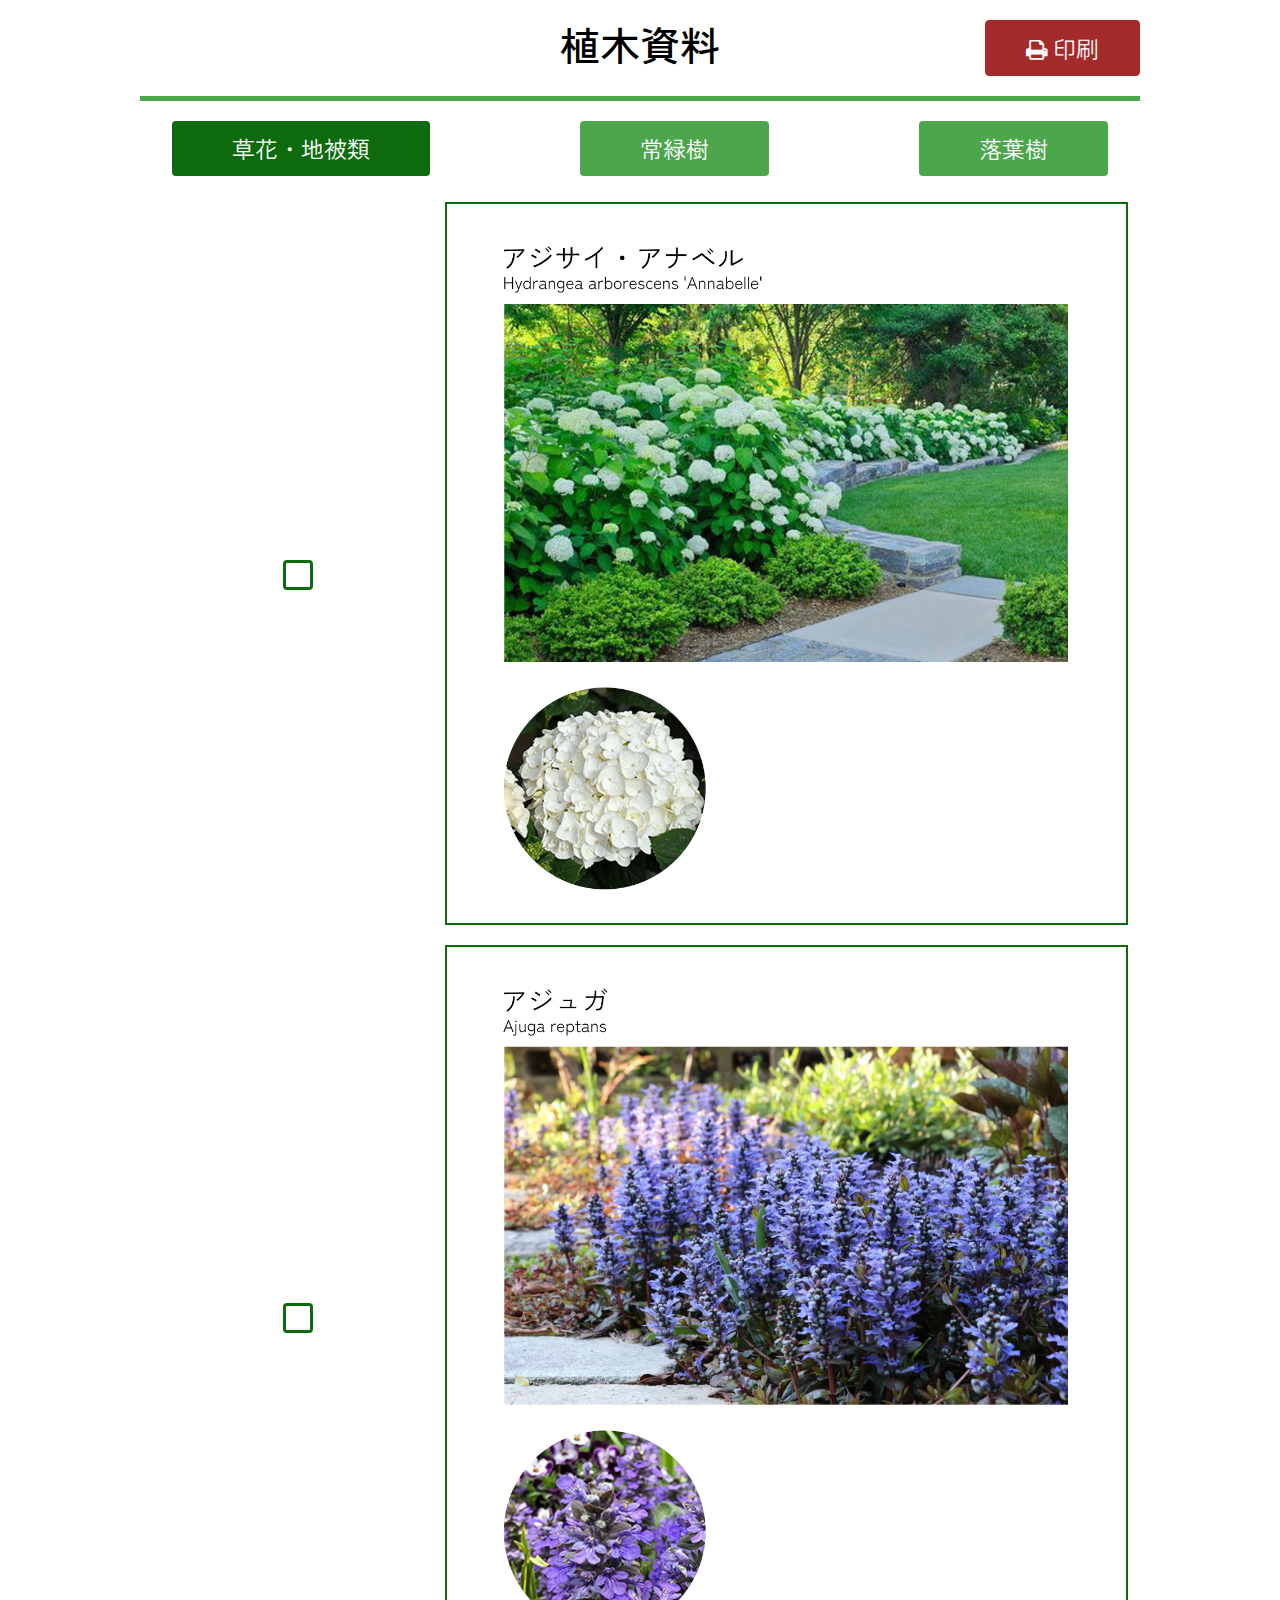
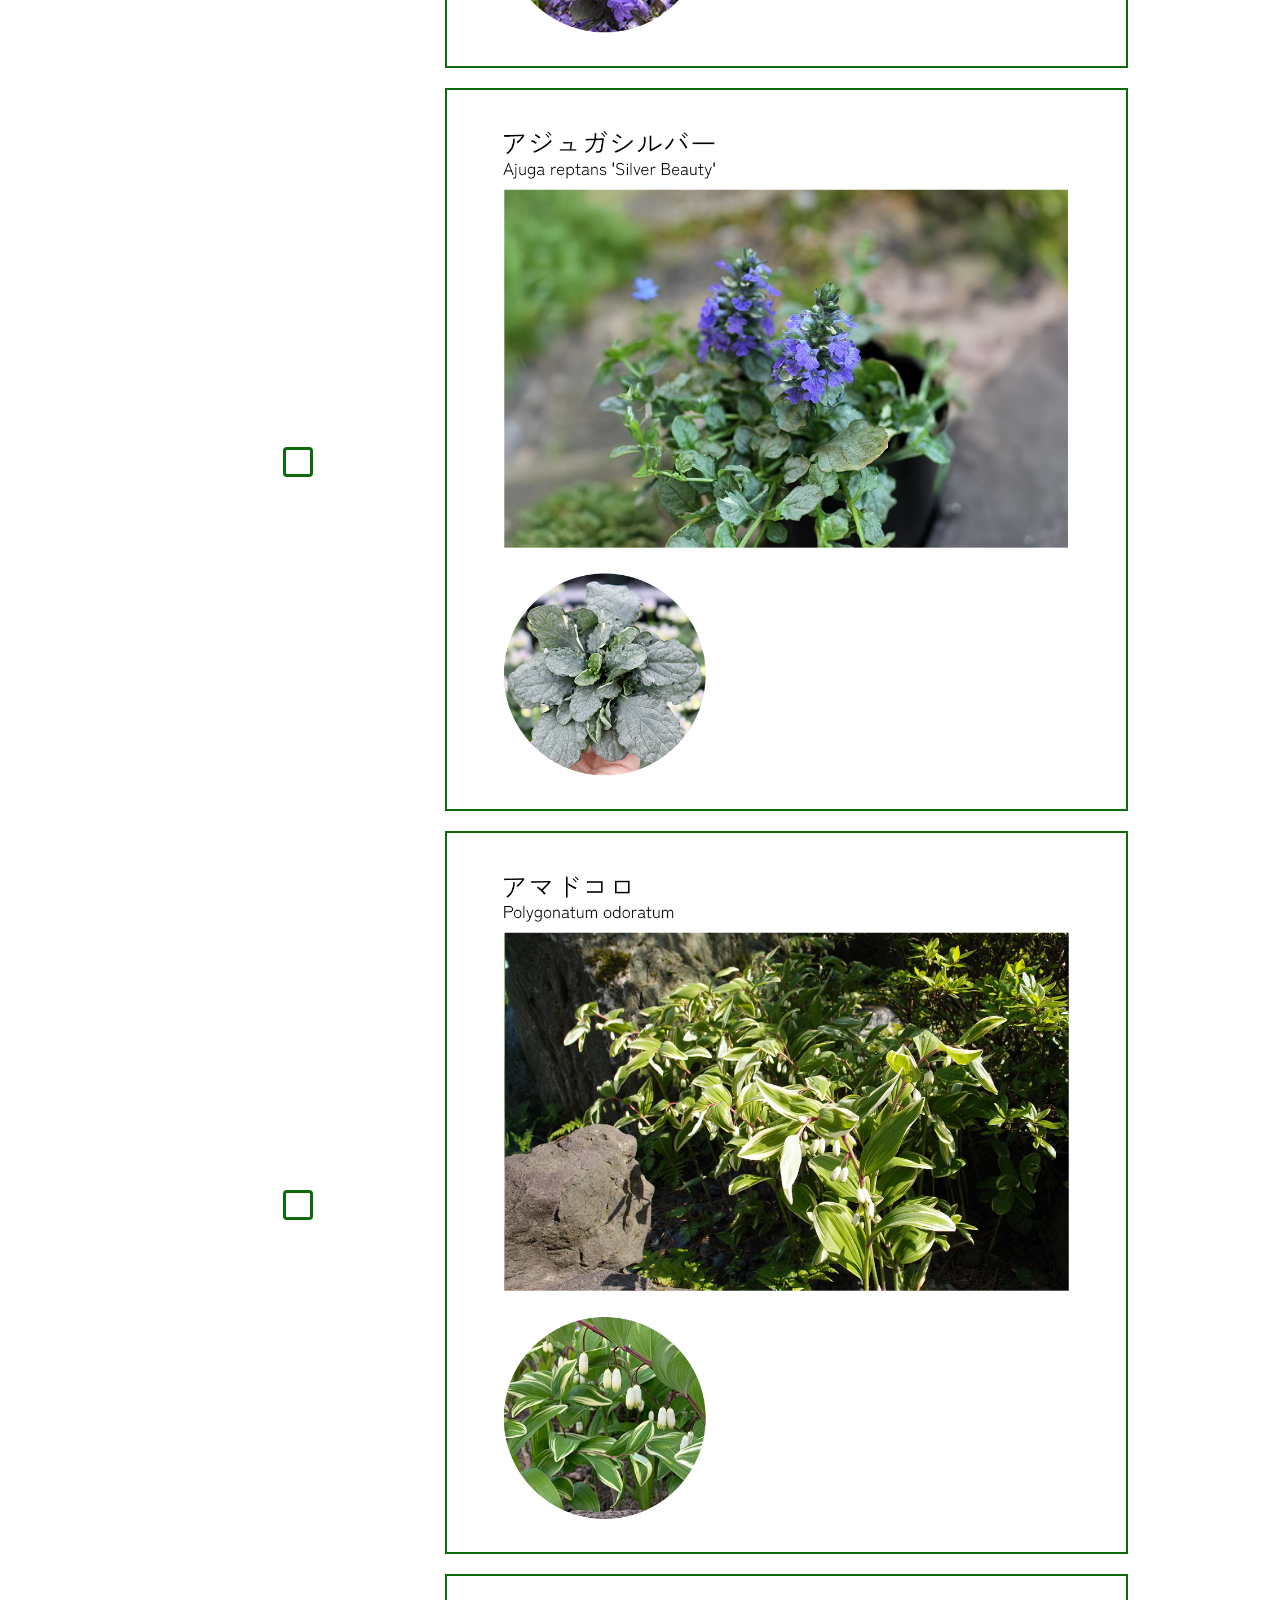
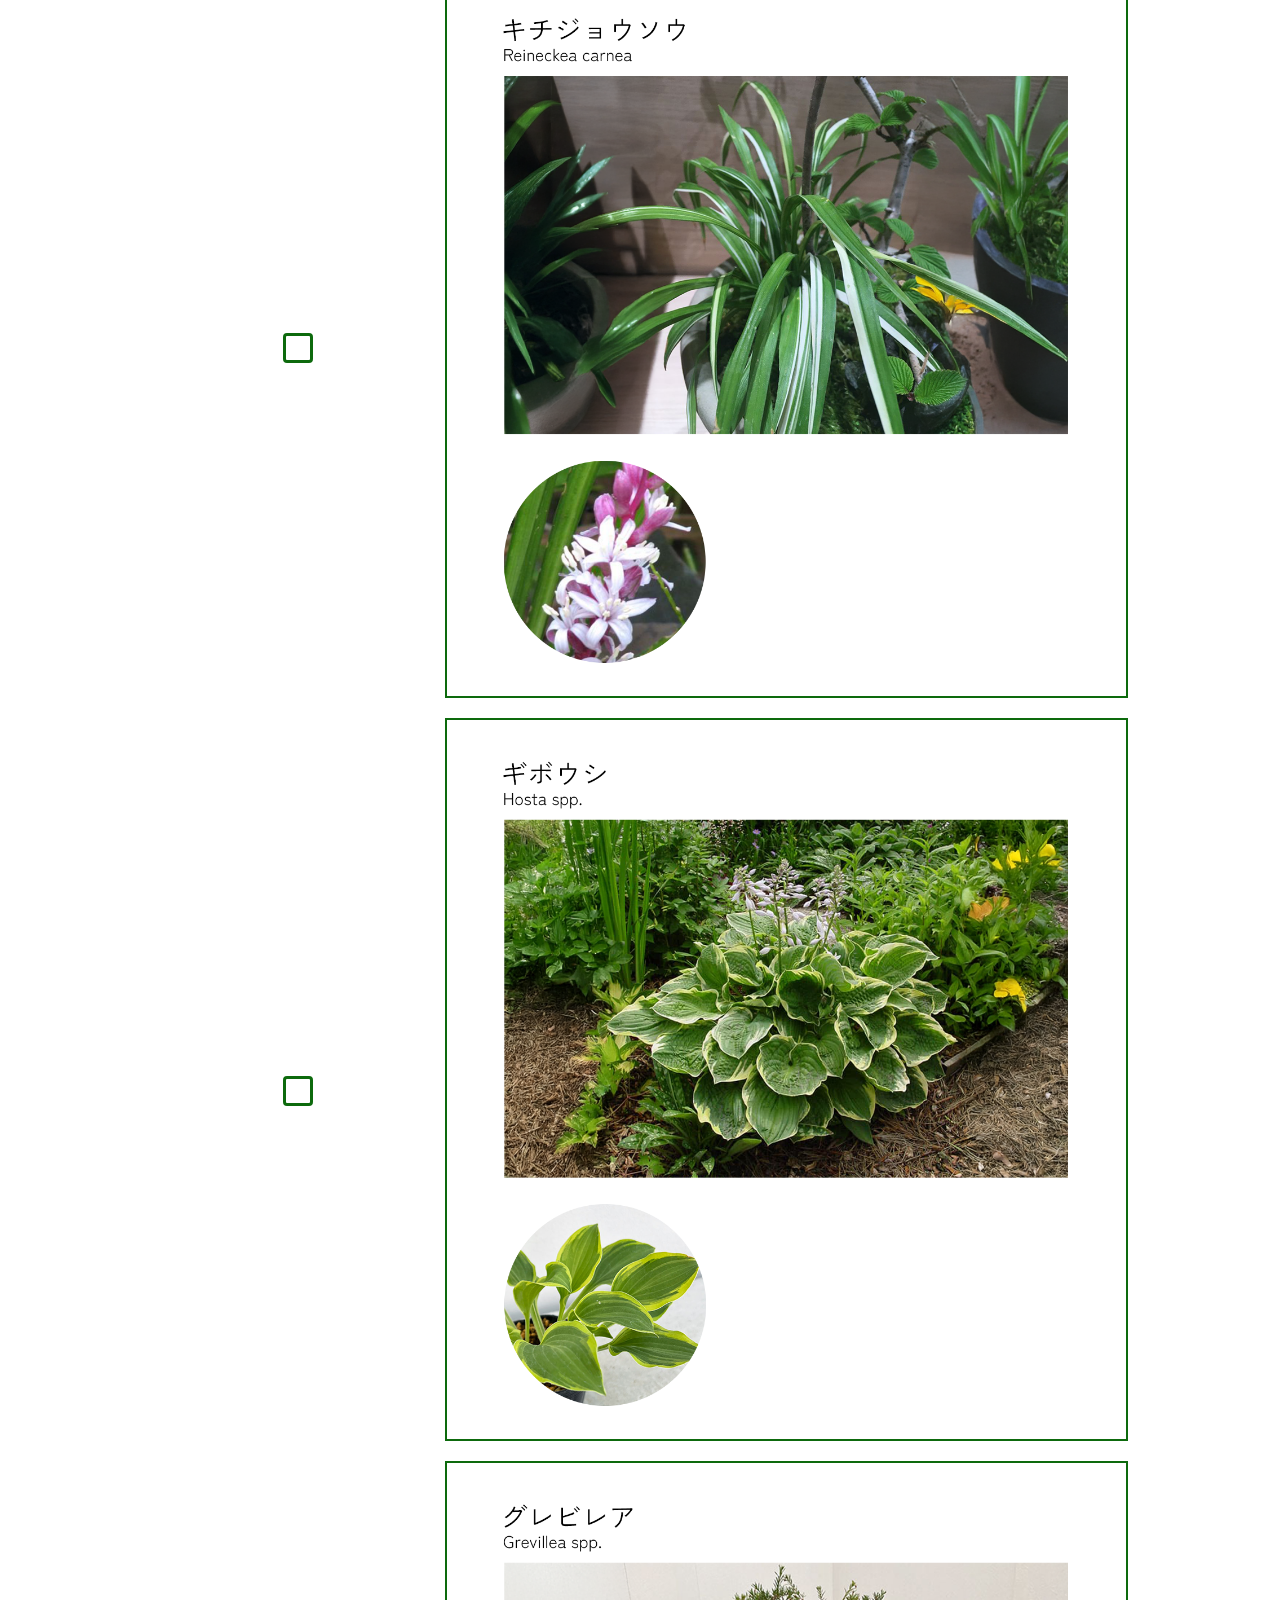
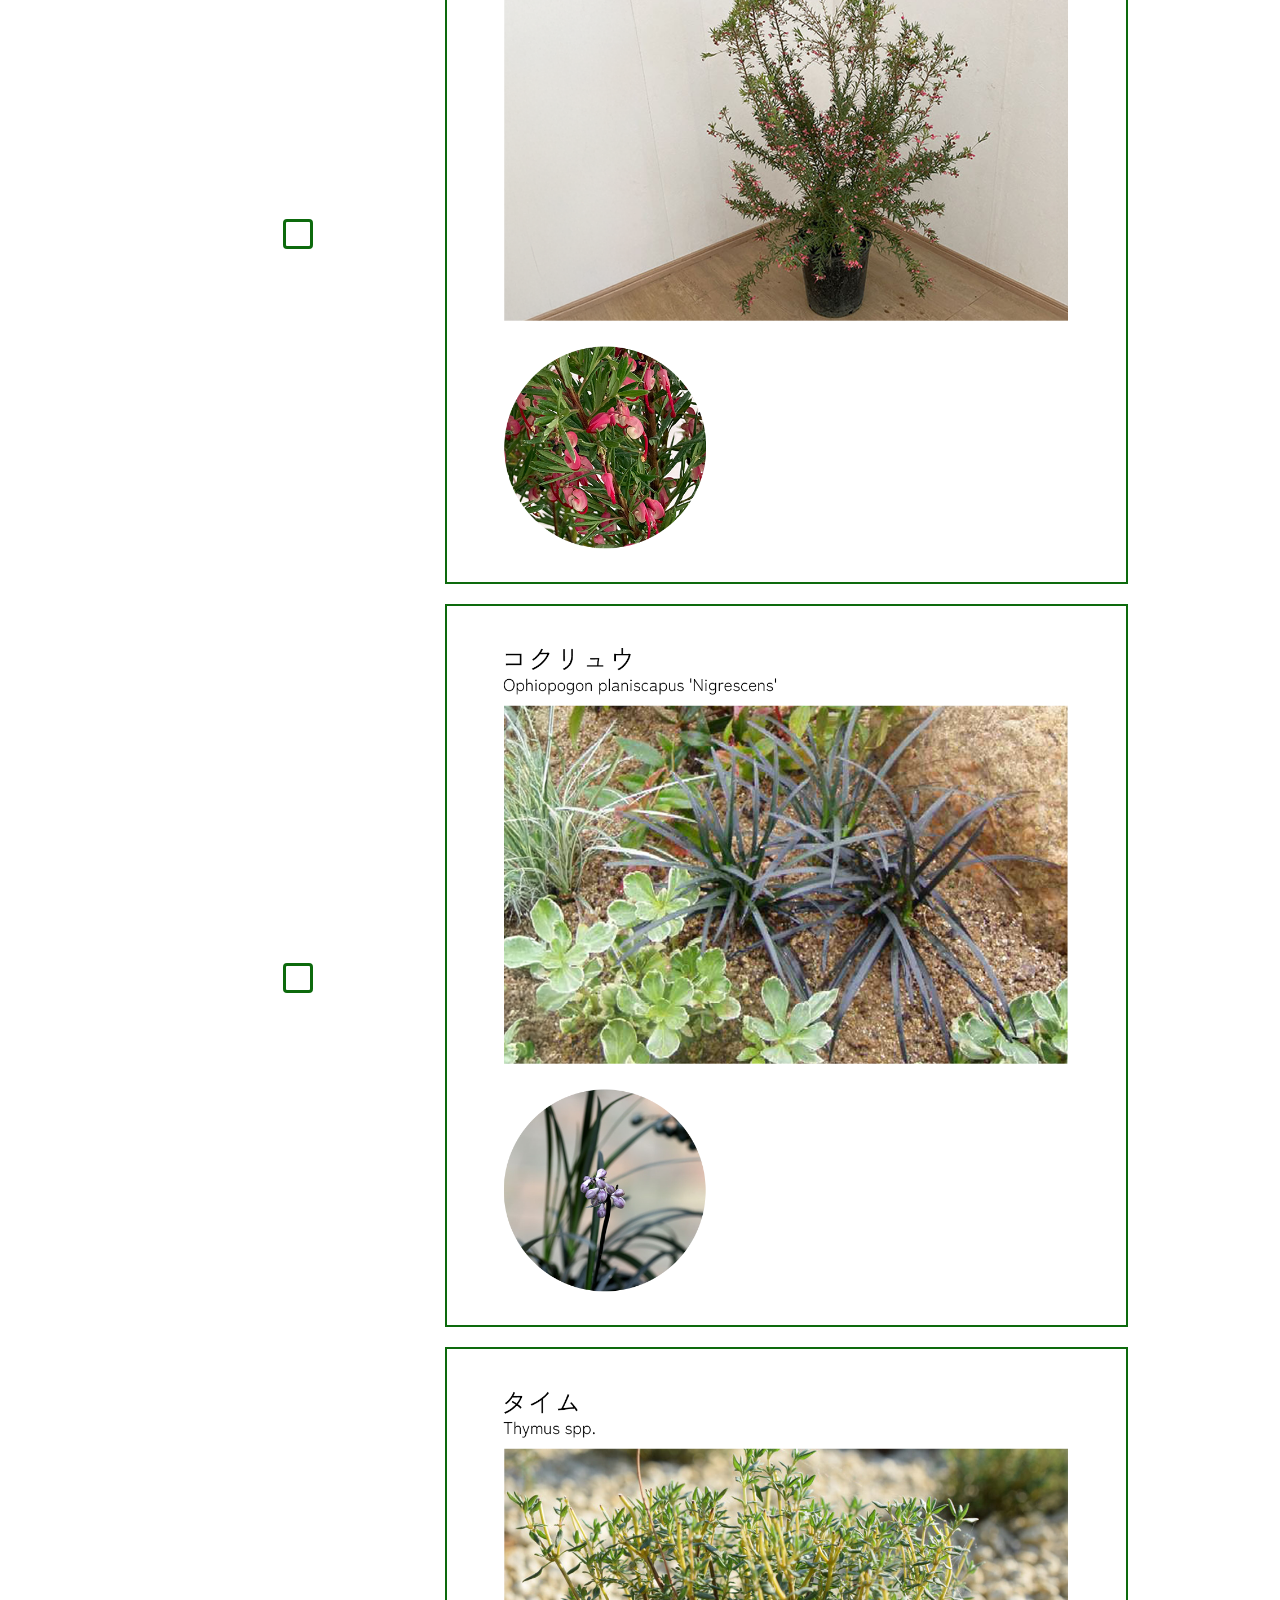
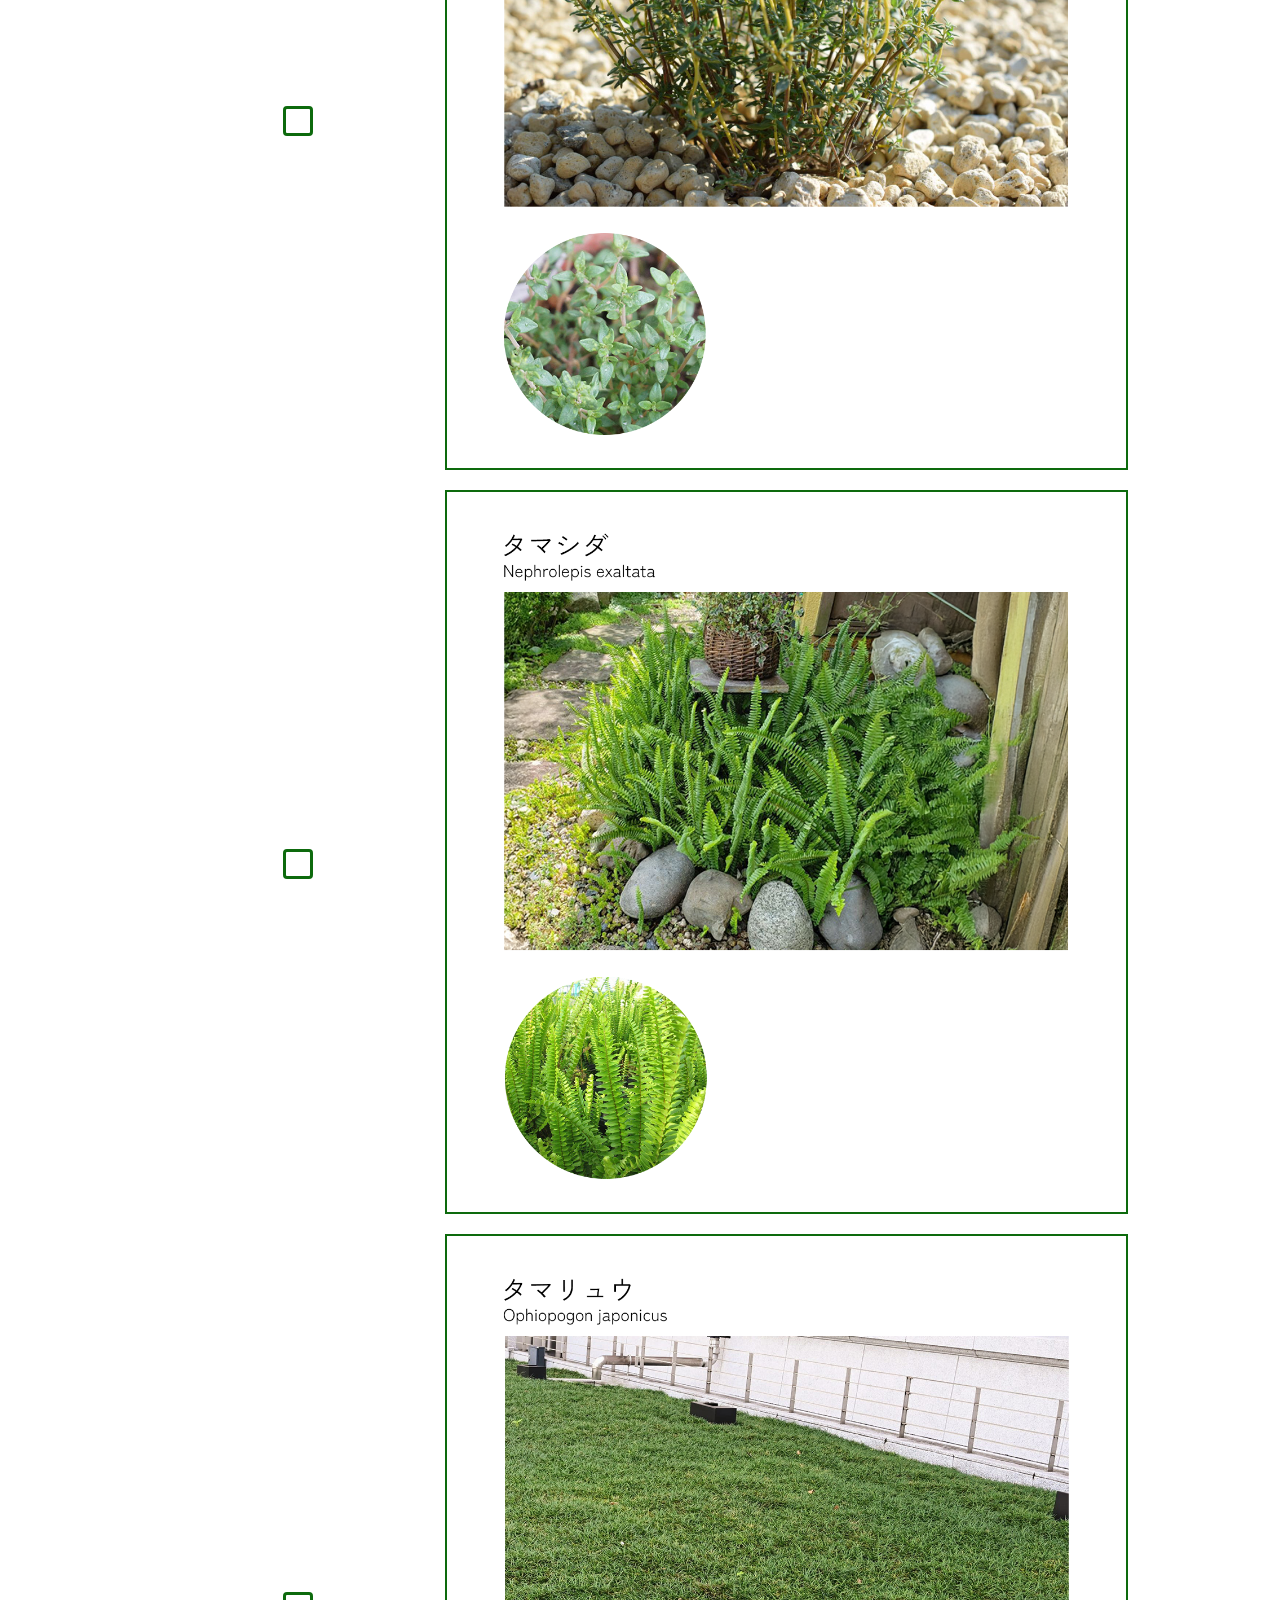
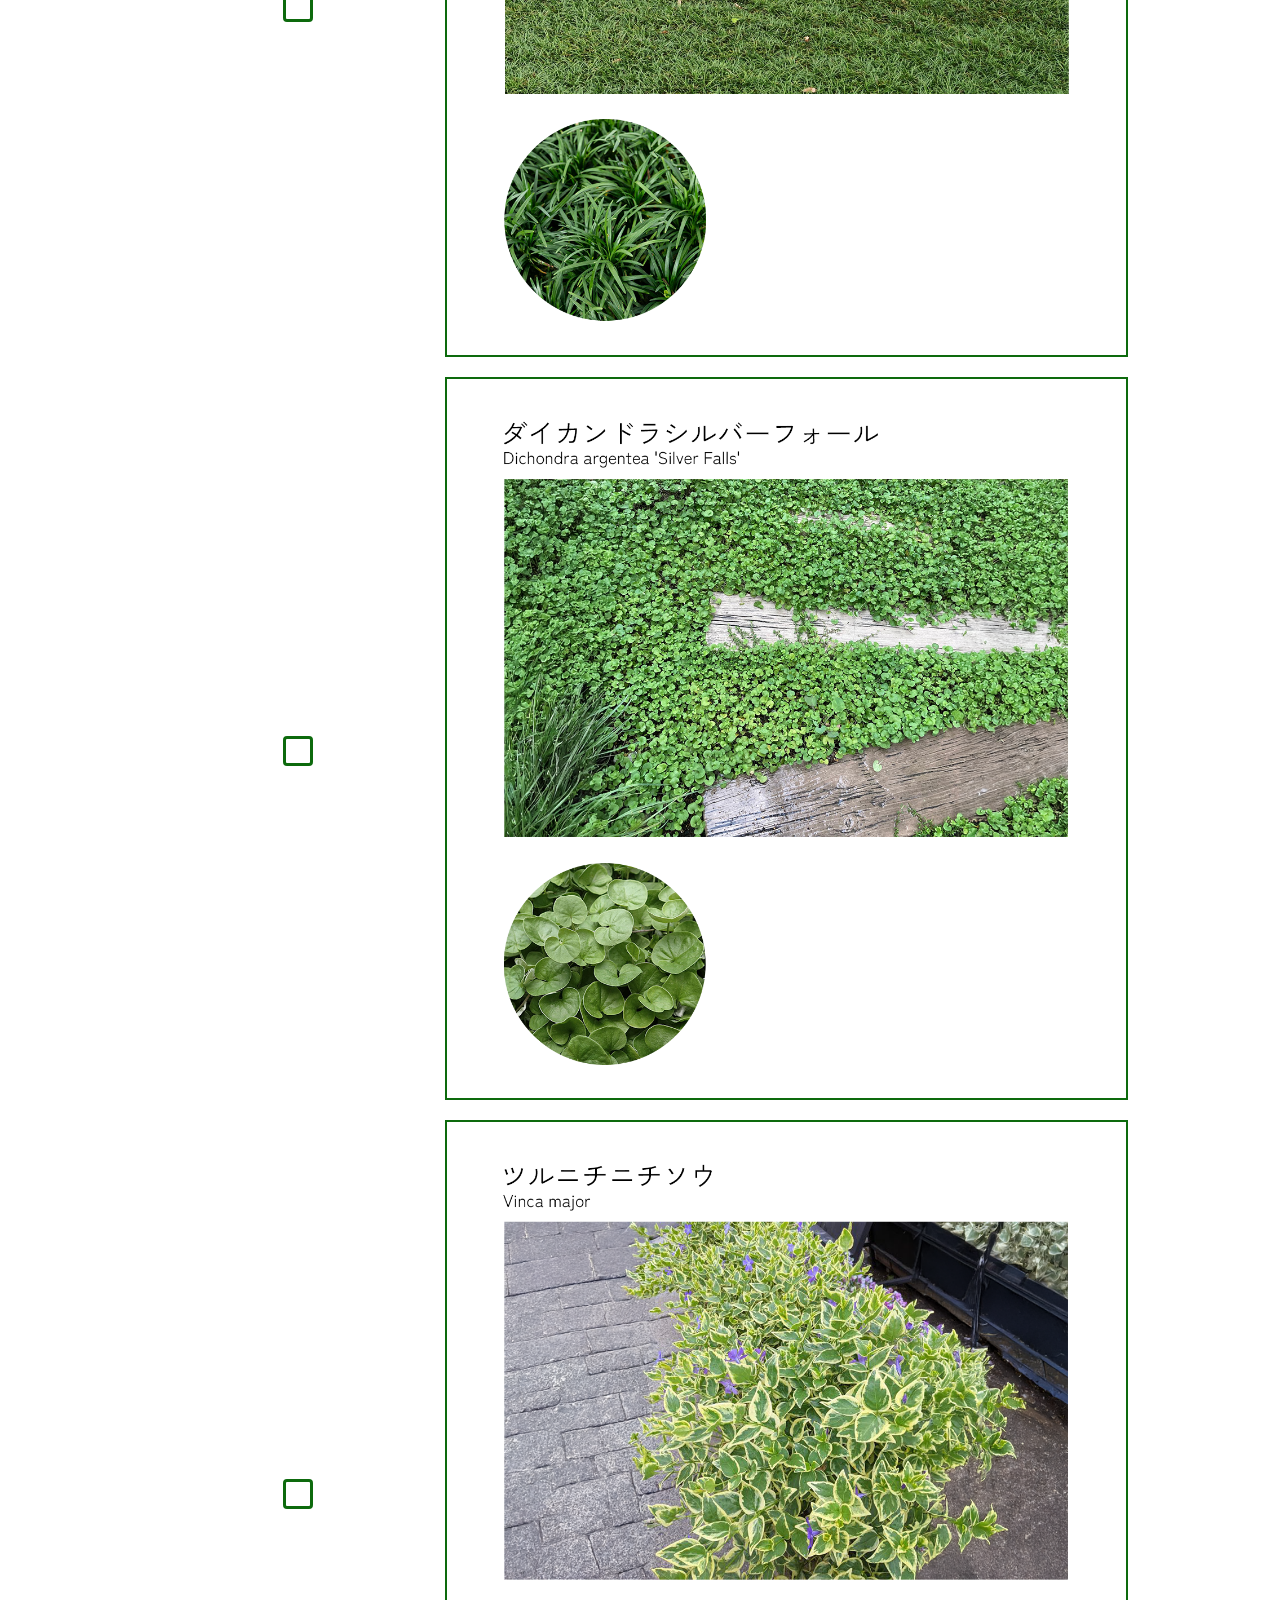
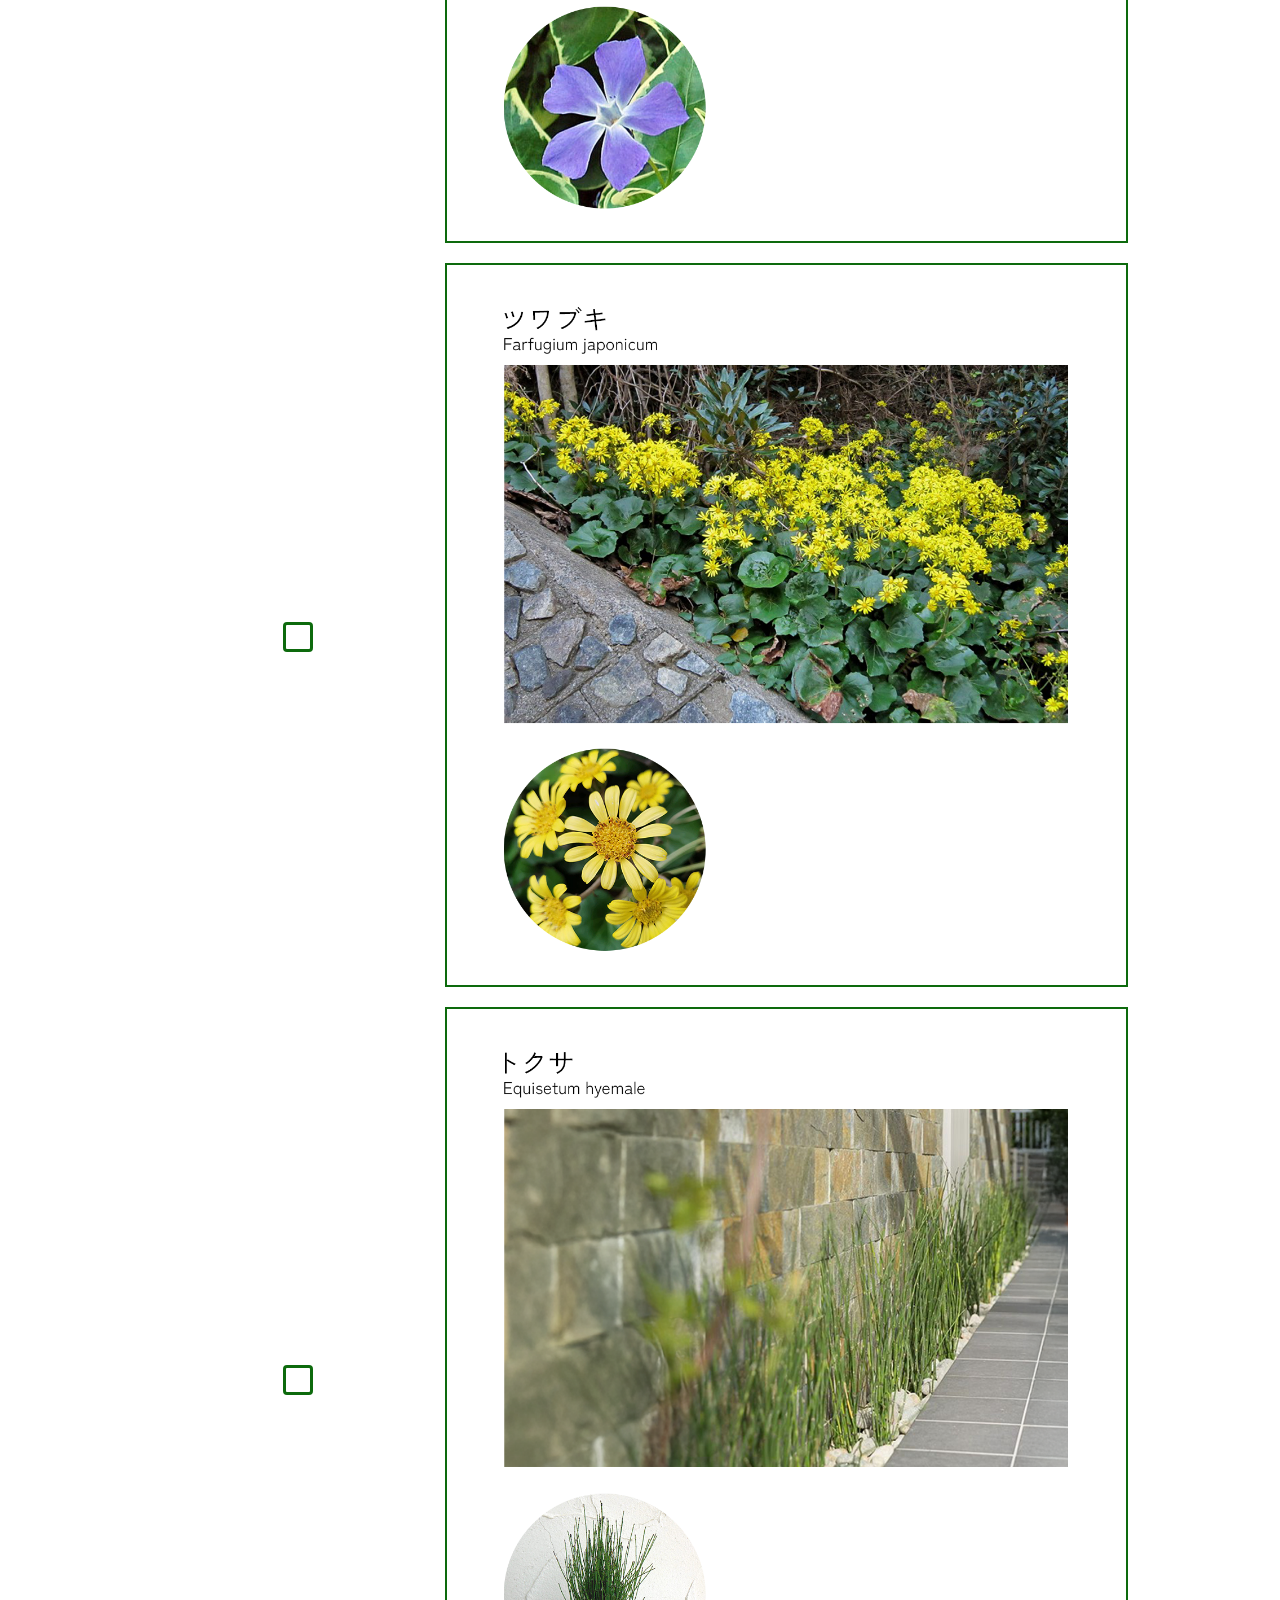
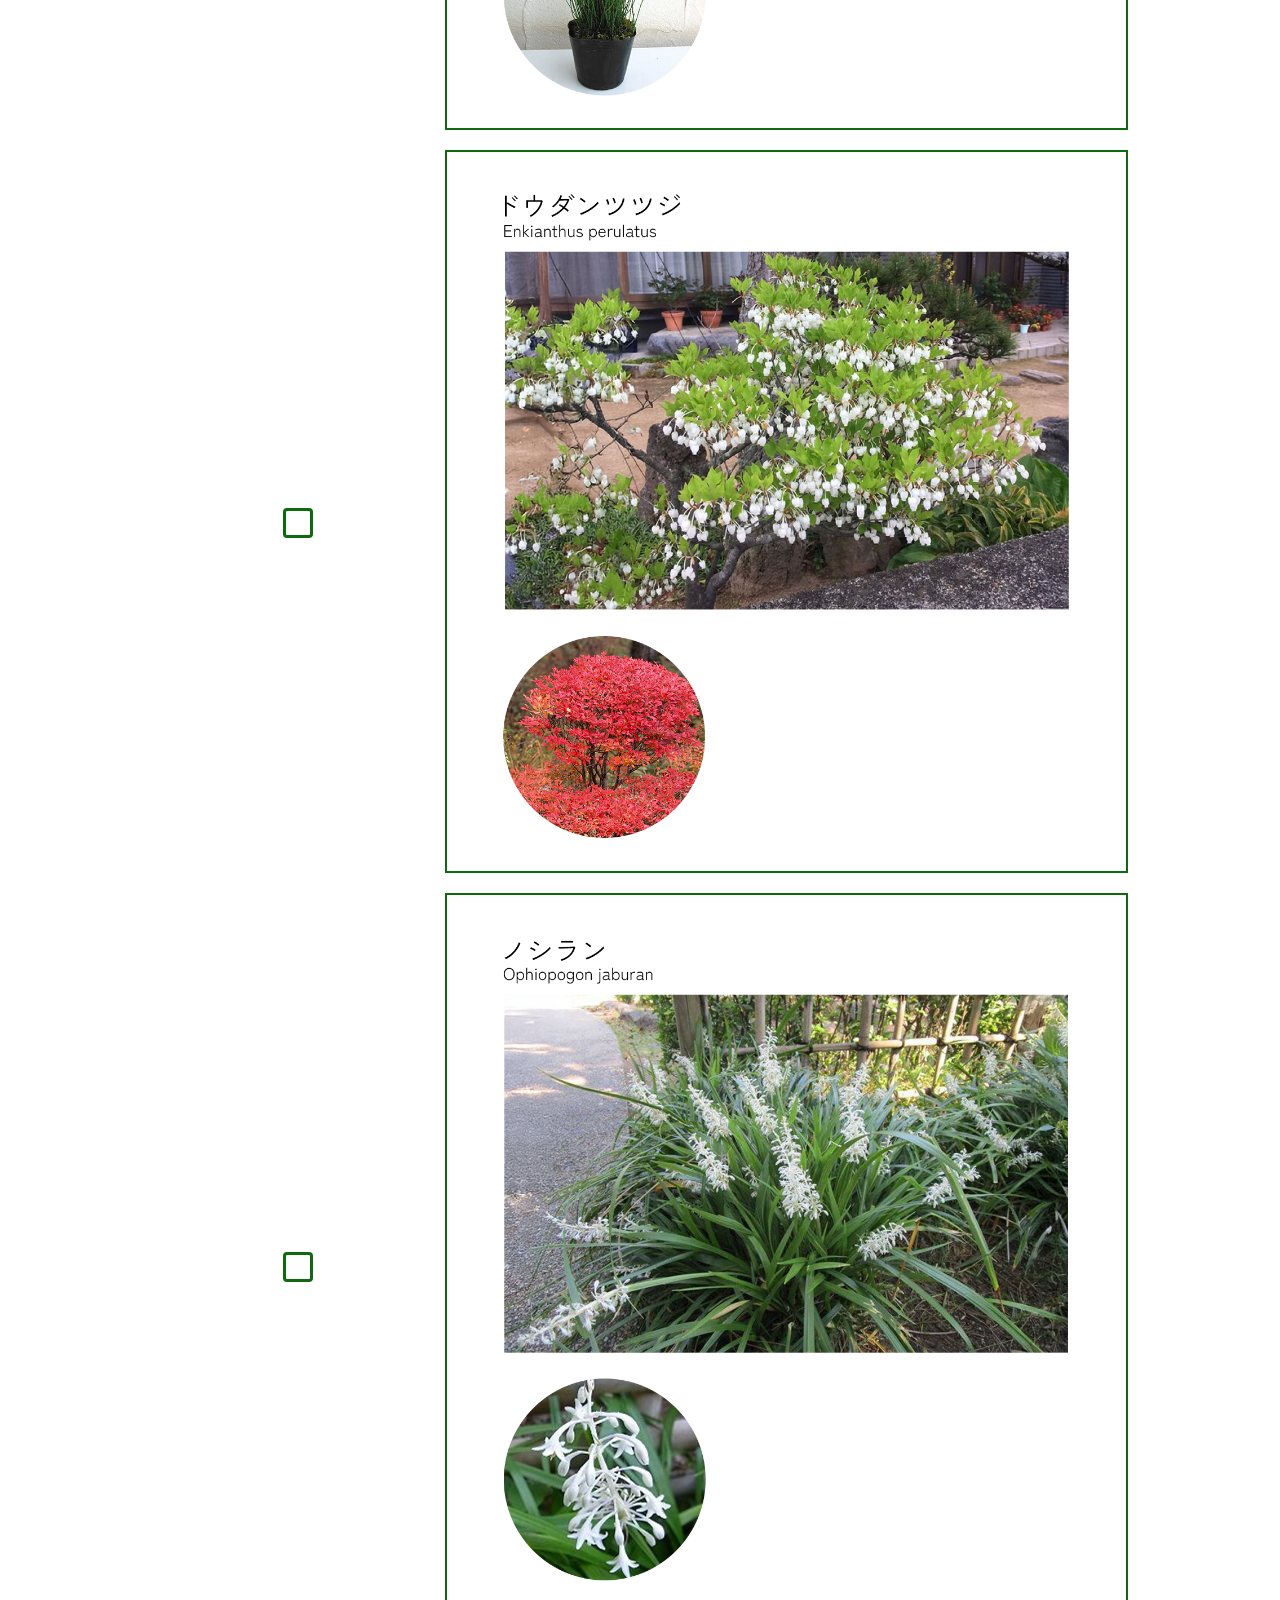
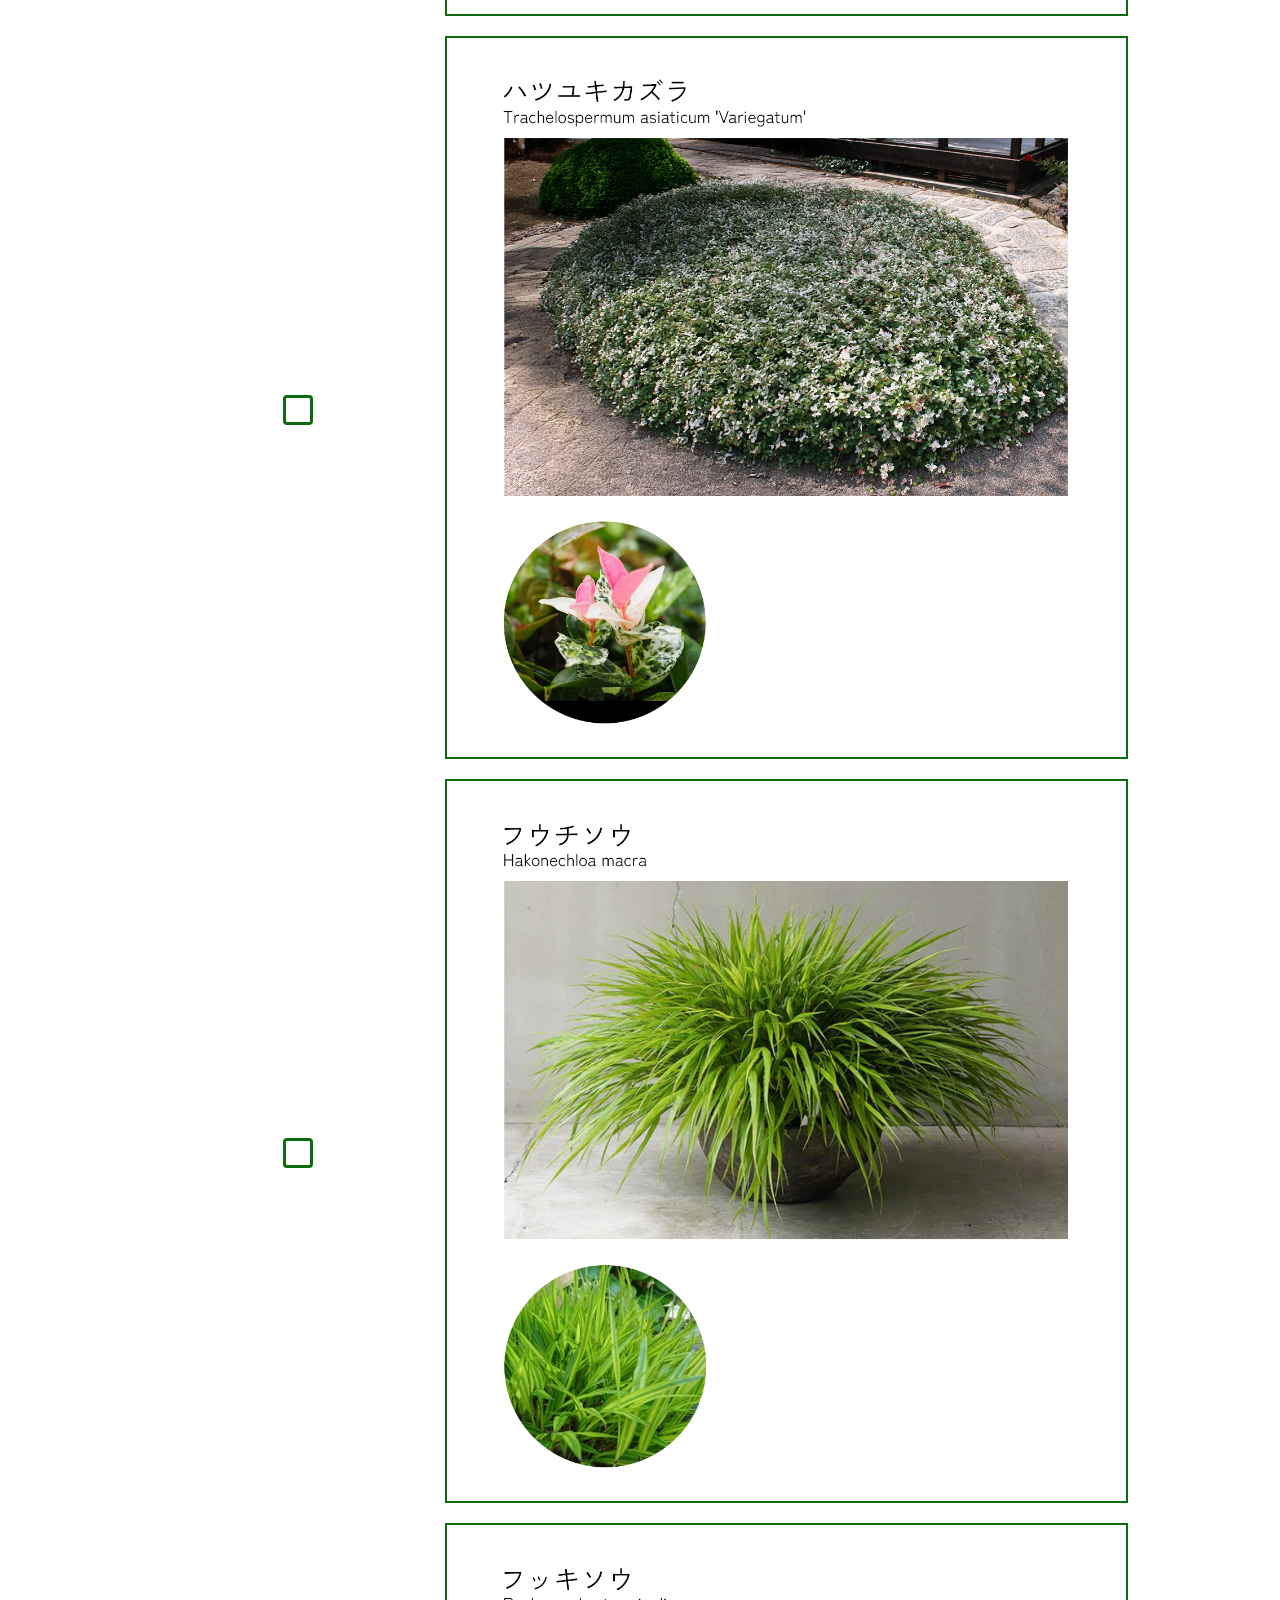
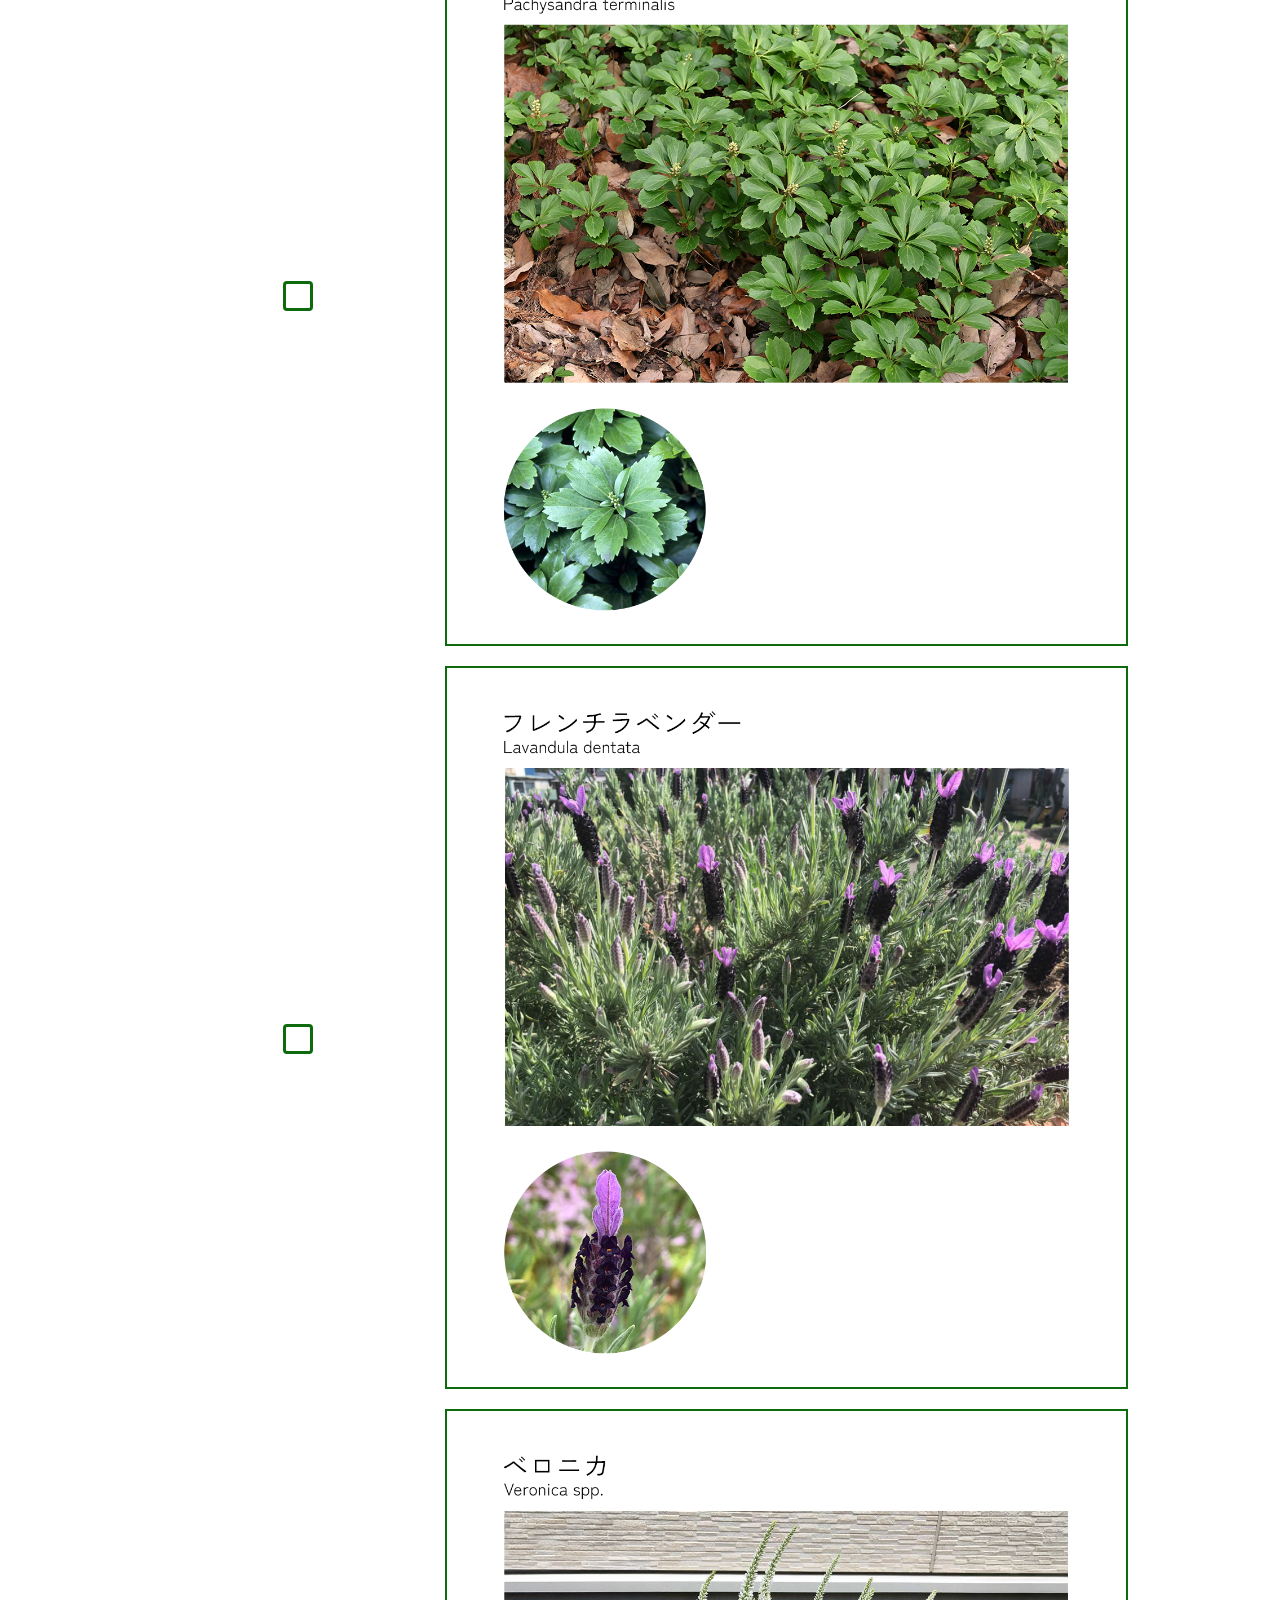
==== commit 5b4086f7: "update" ====
--- a/index.html
+++ b/index.html
@@ -27,10 +27,7 @@
             <button class="btn btn-print"><i class="fa fa-print" aria-hidden="true"></i>
                 印刷</button>
         </div>
-
     </div>
-</header>
-<main id="main">
     <div class="container">
         <ul class="nav nav-pills mb-3" id="pills-tab" role="tablist">
             <li class="nav-item" role="presentation">
@@ -46,6 +43,11 @@
                         type="button" role="tab" aria-controls="pills-contact" aria-selected="false">落葉樹</button>
             </li>
         </ul>
+    </div>
+</header>
+<main id="main">
+    <div class="container">
+
         <div class="tab-content" id="pills-tabContent">
             <div class="tab-pane fade  " id="pills-home" role="tabpanel" aria-labelledby="pills-home-tab">
                 <div class="item-print">
--- a/css/style.css
+++ b/css/style.css
@@ -22,12 +22,12 @@
 }
 
 #header{position: sticky ; top: 0; background-color: white;}
-#header .container{border-bottom: 5px solid #008000b3; padding: 20px 0; position: relative;}
+#header .container:first-child{border-bottom: 5px solid #008000b3; padding: 20px 0; position: relative;}
 #header h1{text-align: center;}
 #header .wrap-button{position: absolute; height: 100%; right: 0; top: 0; display: flex; align-items: center;}
-#header button{font-size: 23px; background-color: brown; color:  white; padding: 10px 40px; border: 1px solid brown;  }
-#header button:hover{background-color: white; color: brown;}
-
+#header .container:first-child button{font-size: 23px; background-color: brown; color:  white; padding: 10px 40px; border: 1px solid brown;  }
+#header .container:first-child button:hover{background-color: white; color: brown;}
+#header .container:last-child{padding-bottom: 10px}
 ul.nav{display: flex; justify-content: space-between; align-items: center; margin: 20px 20px;}
 ul.nav li button{background-color: #008000b3 !important; padding: 10px 60px; font-size: 23px ; color: white;}
 ul.nav li button:hover{color: white; background-color: #0d6a0d !important;}
